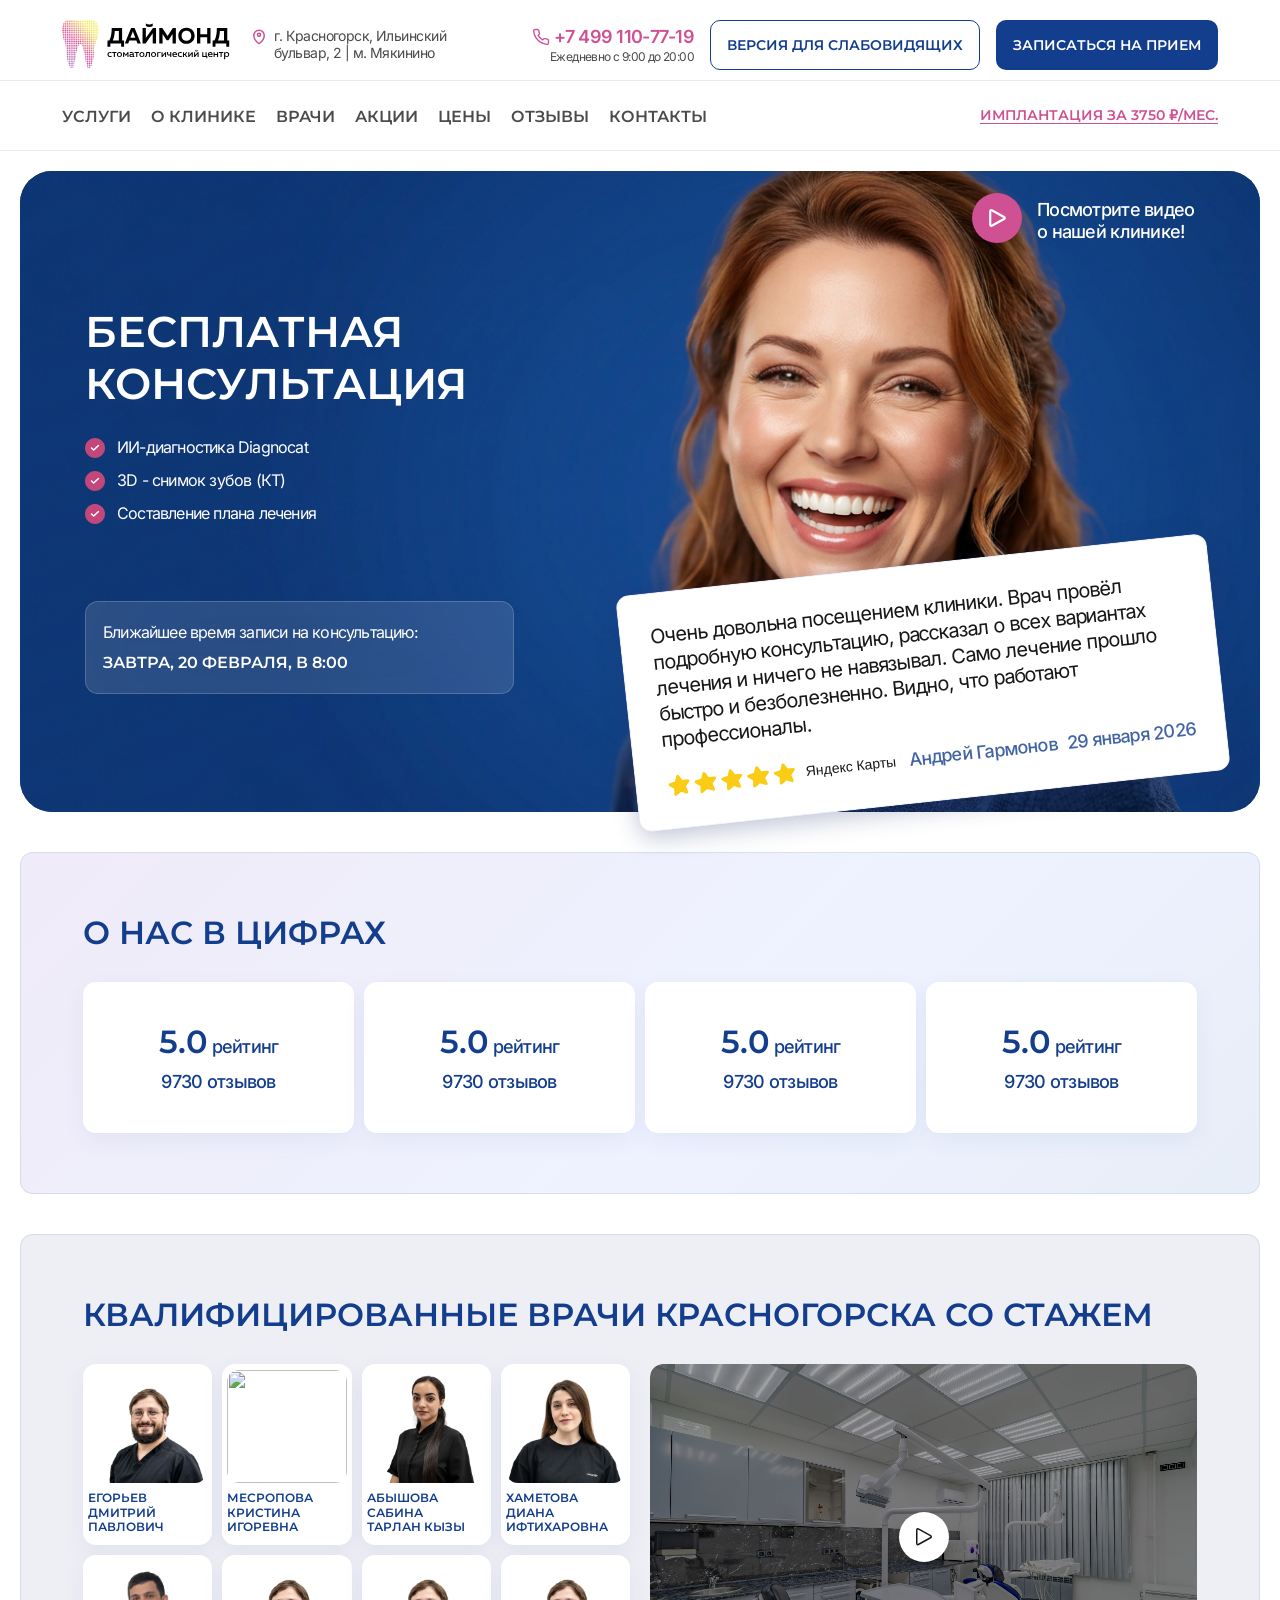
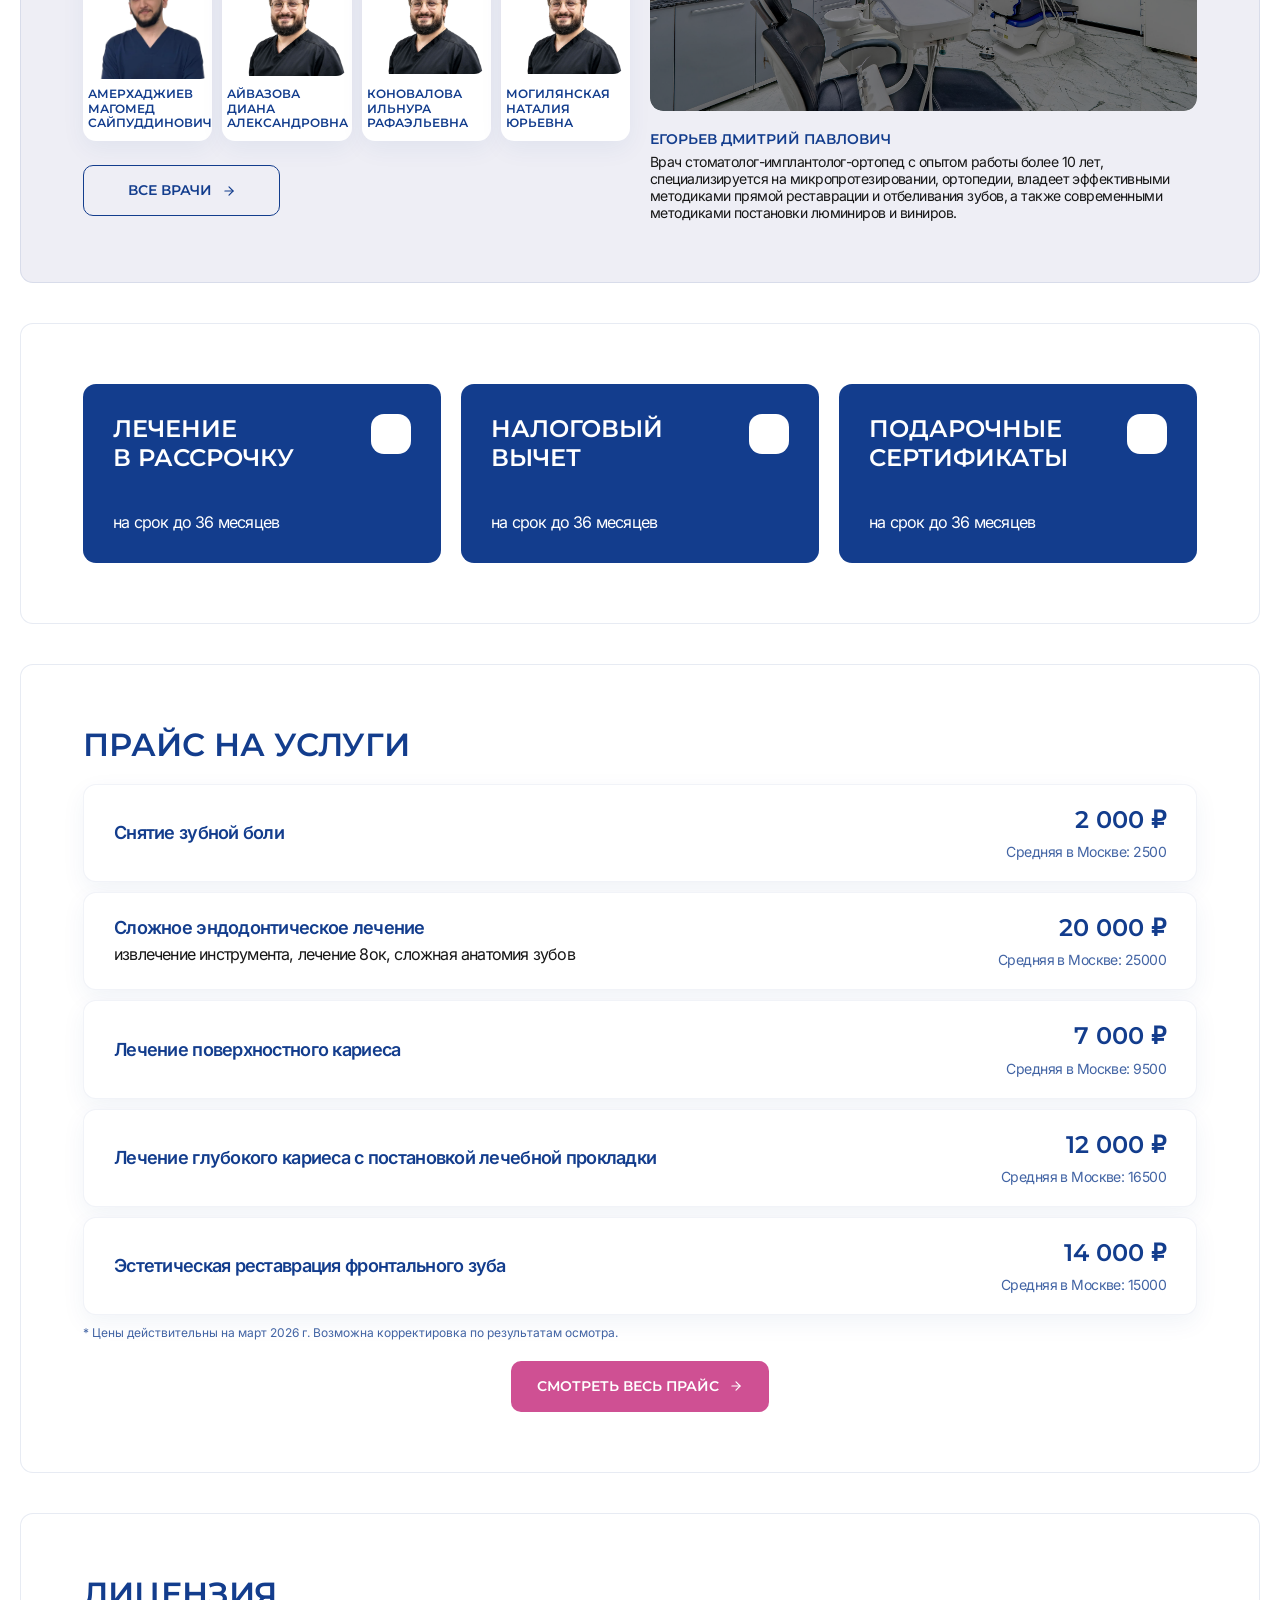
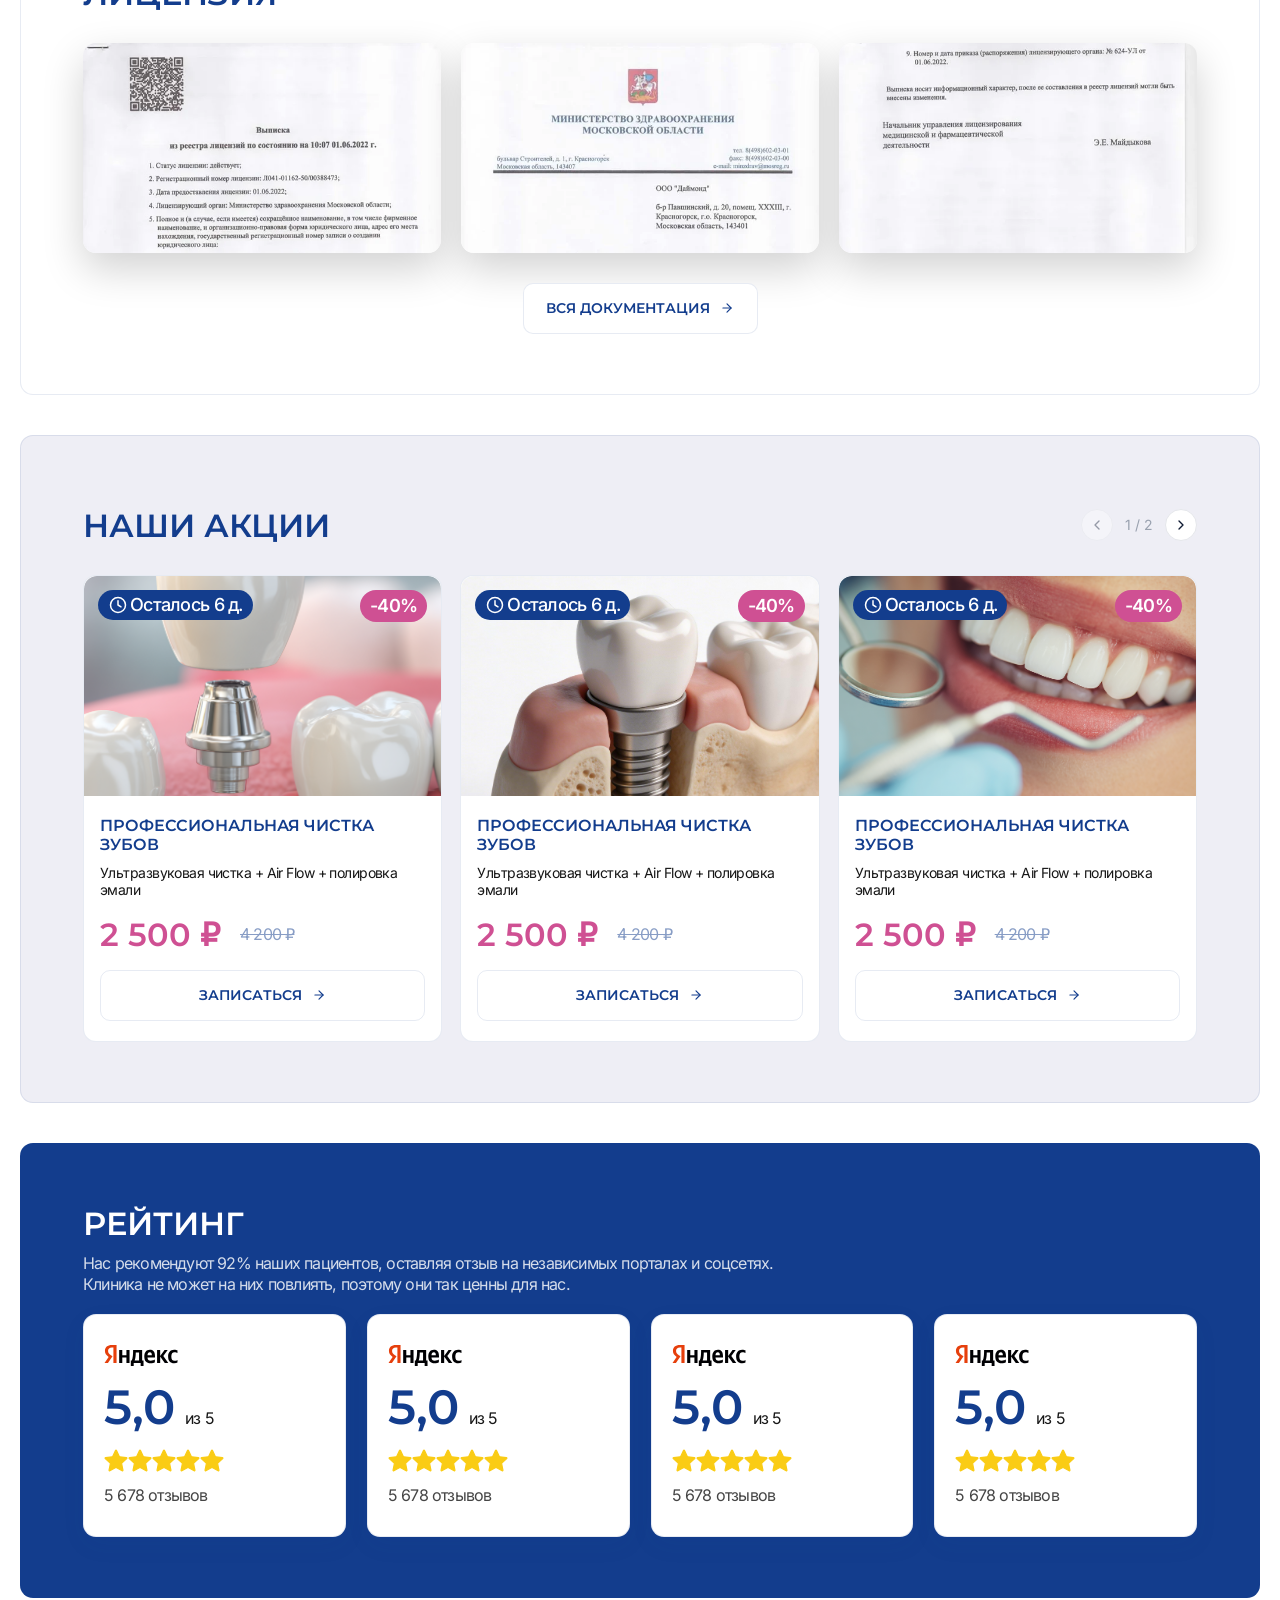
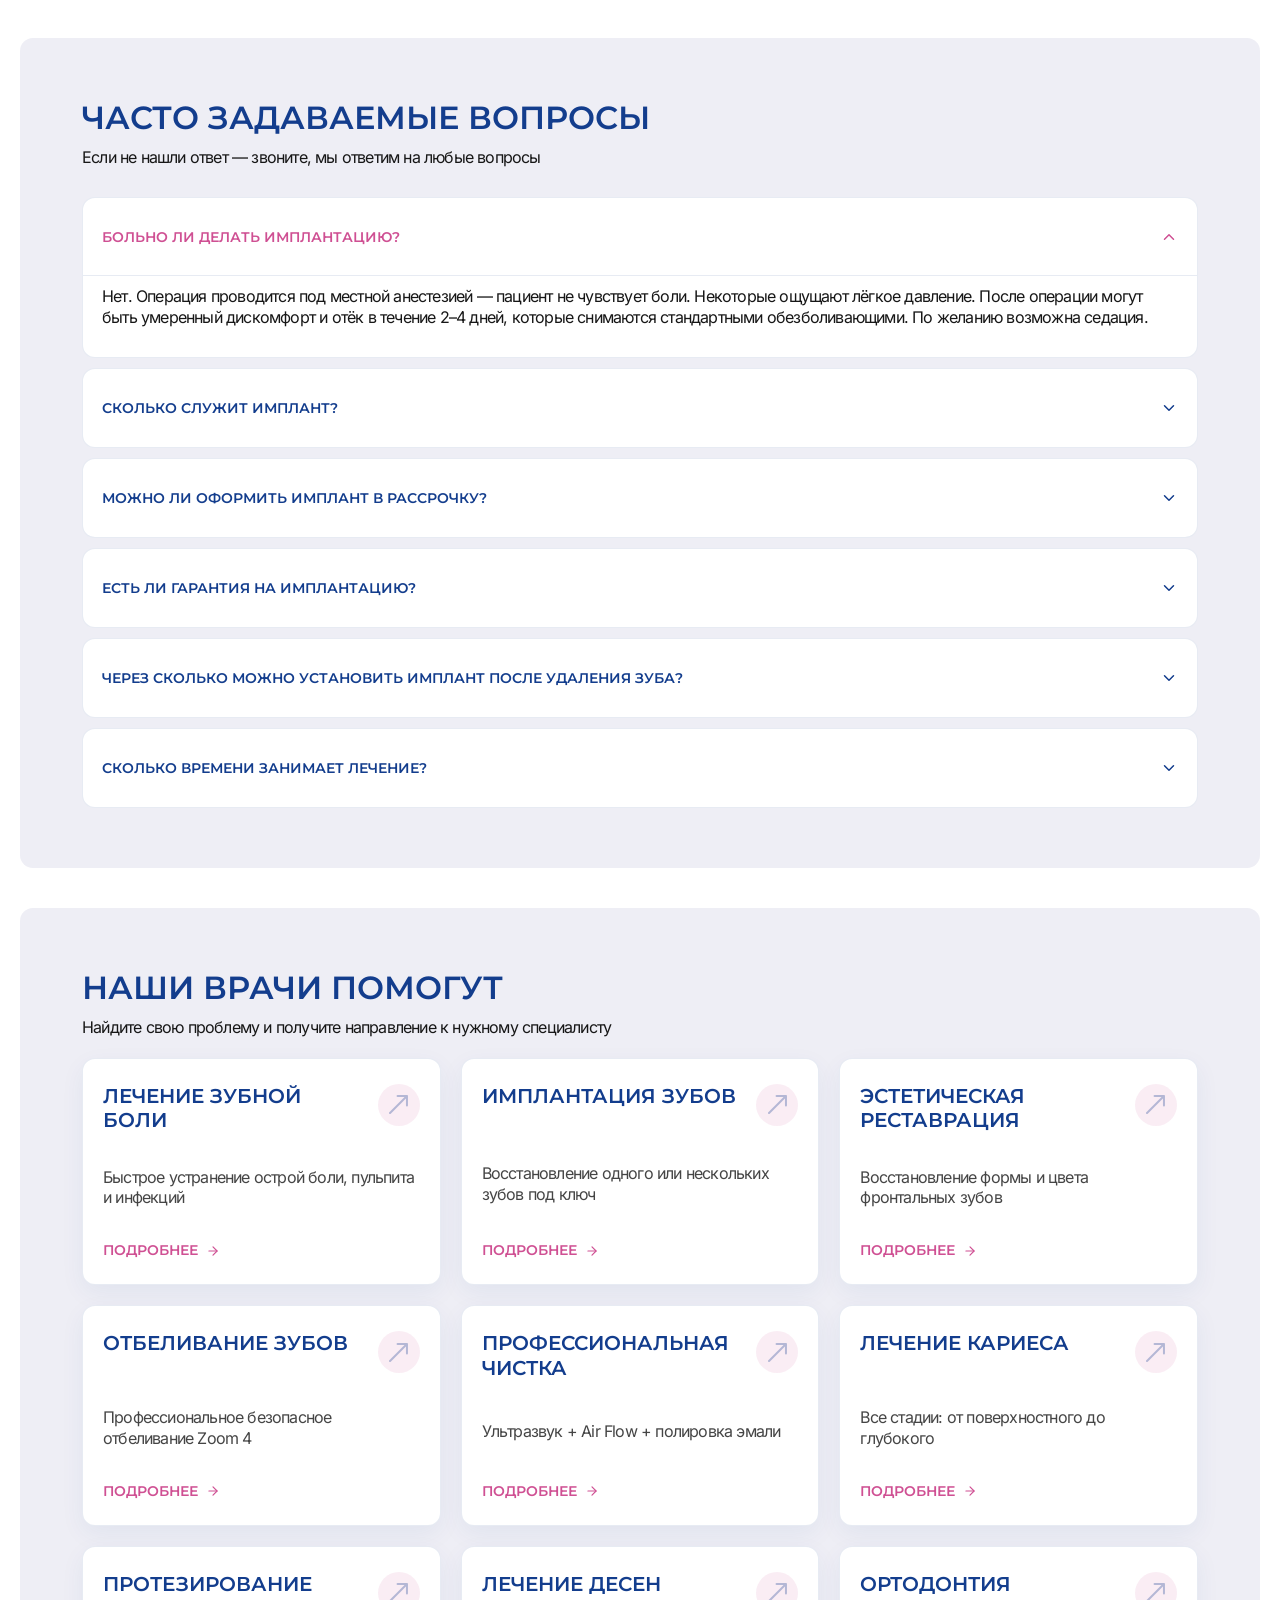
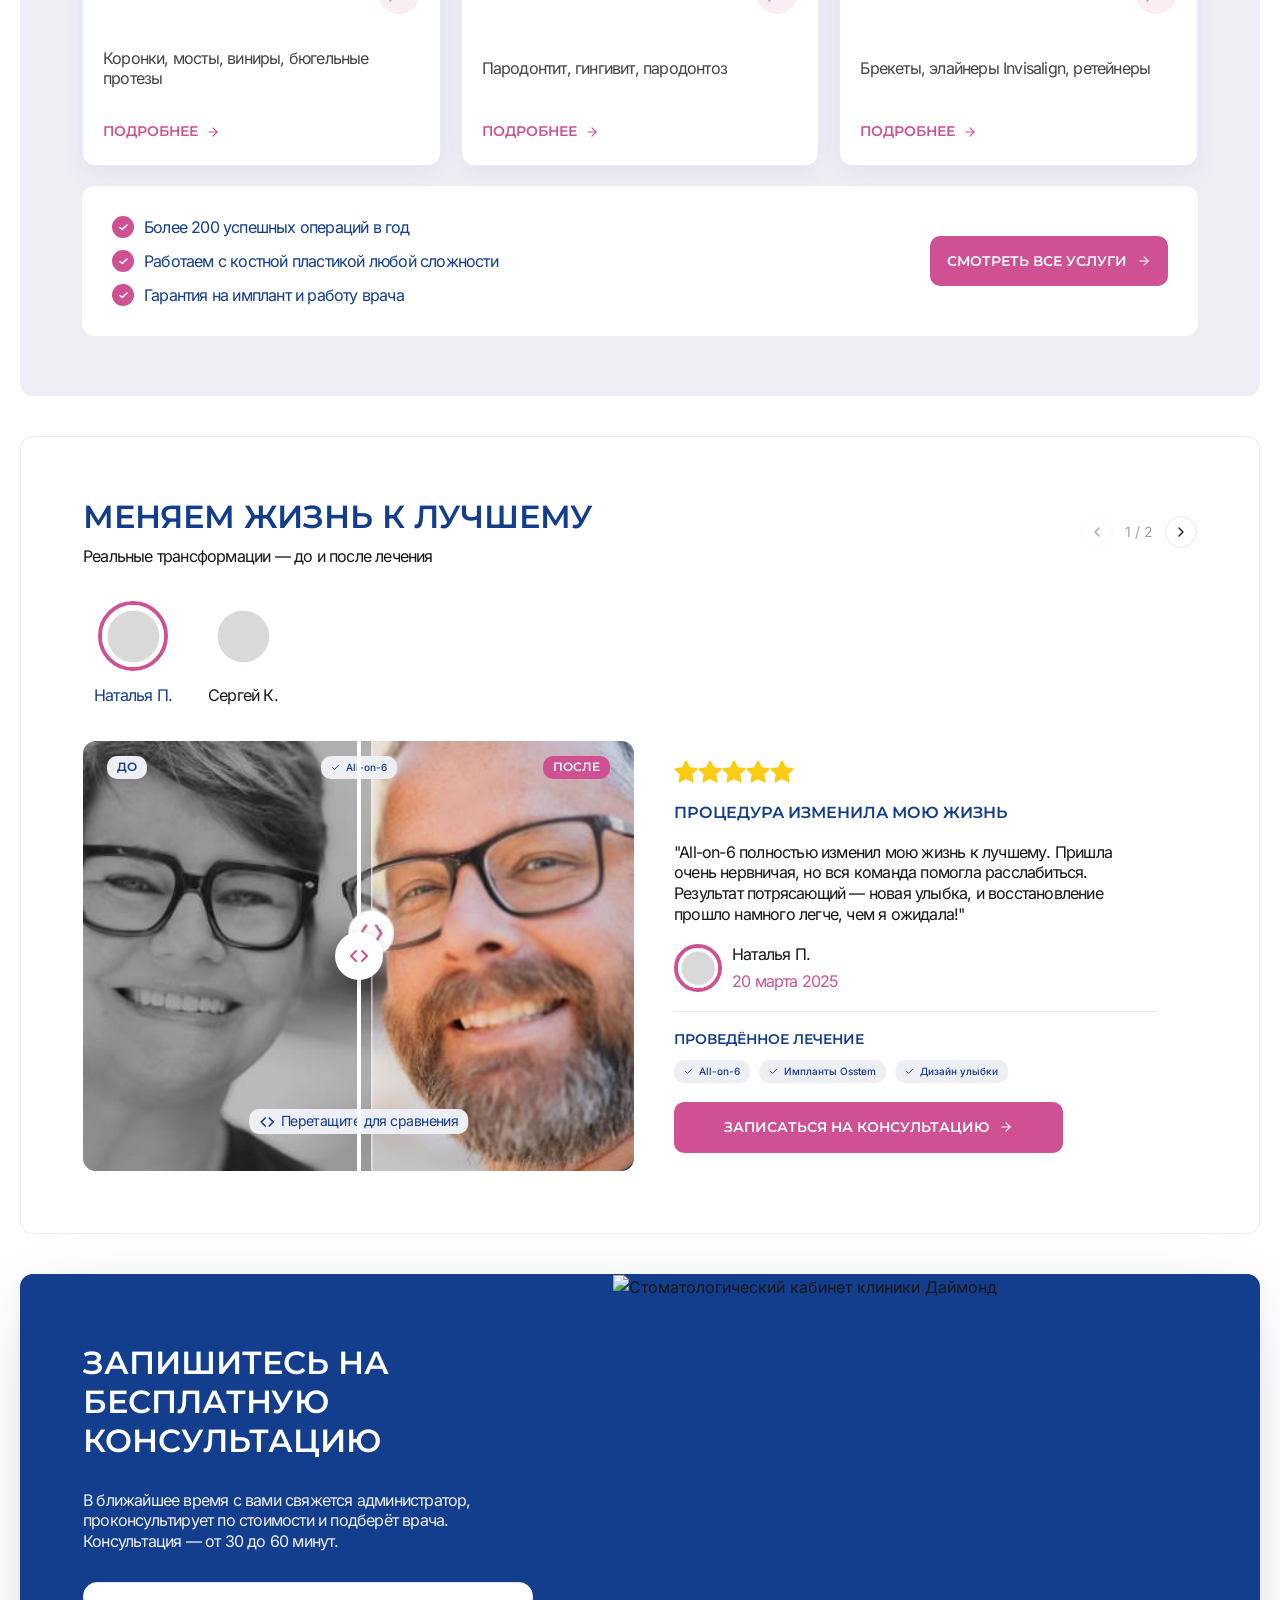
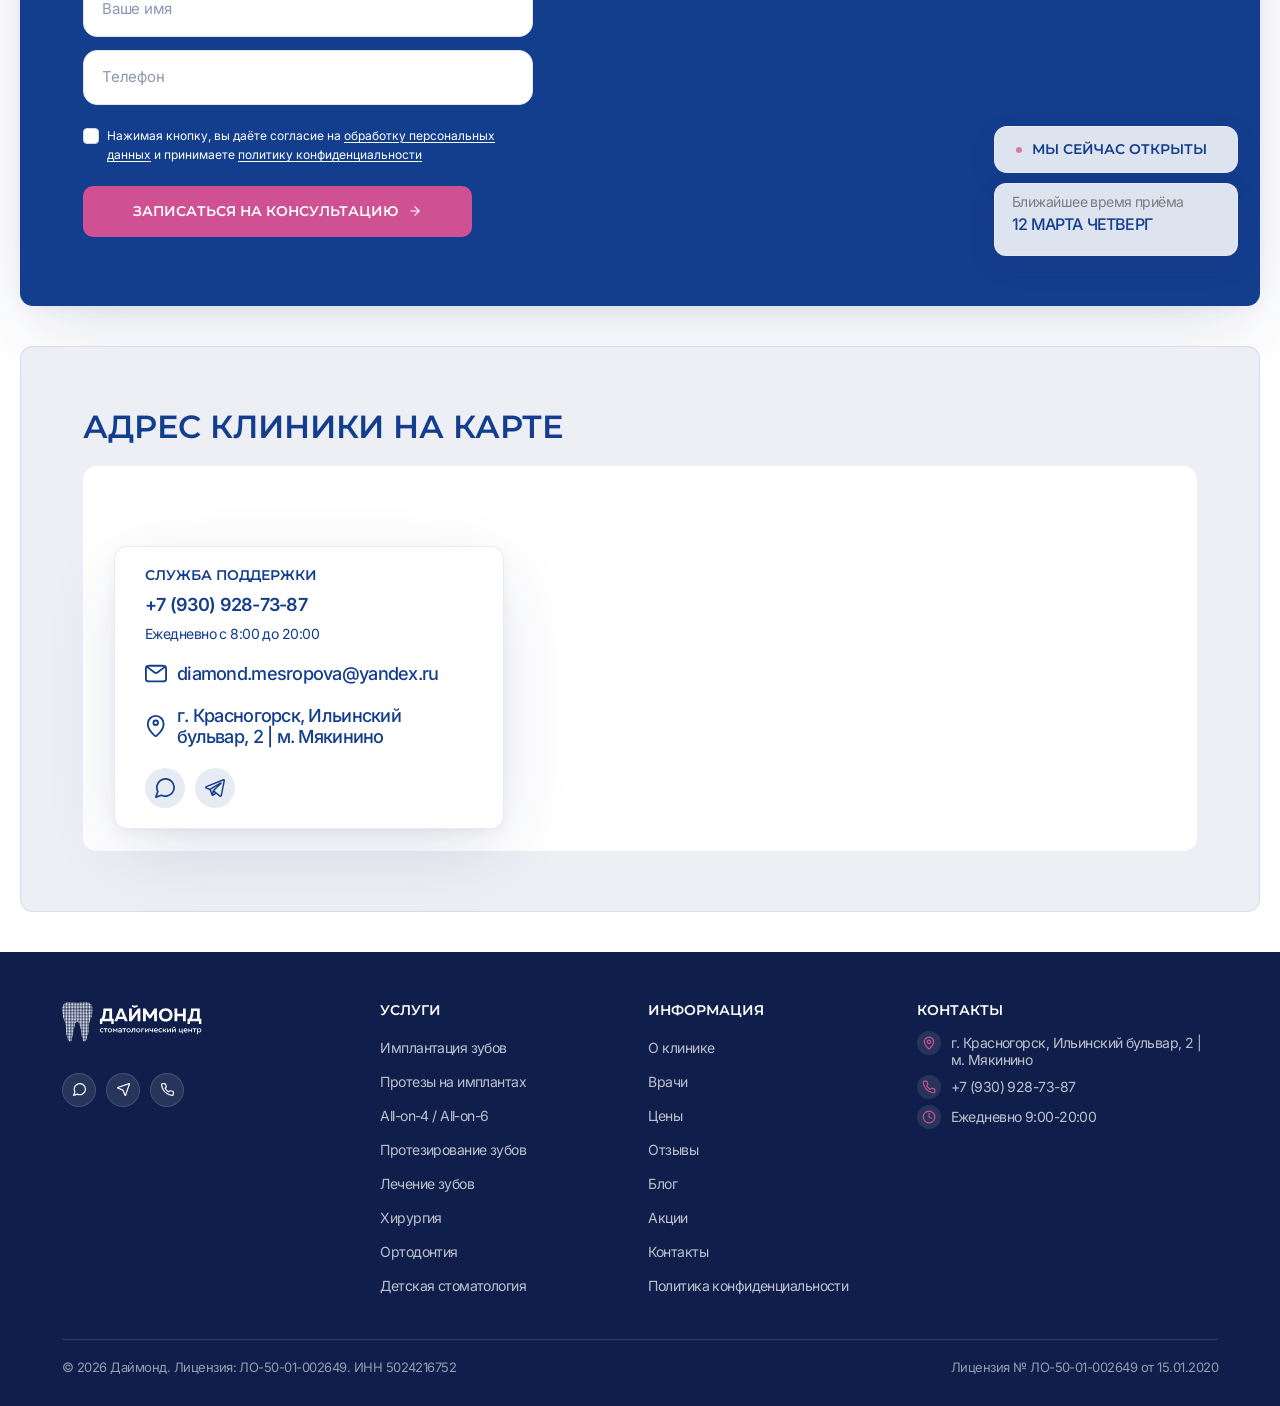
==== index.html @ 1fec4ff3 "Initial deploy" ====
<!doctype html>
<html lang="ru">
  <head>
    <meta charset="utf-8">
    <meta name="viewport" content="width=device-width, initial-scale=1">
    <title>Даймонд | Стоматологический центр</title>
    <link rel="stylesheet" href="css/reset.css">
    <link rel="stylesheet" href="css/variables.css">
    <link rel="stylesheet" href="css/base.css">
    <link rel="stylesheet" href="css/blocks/header.css">
    <link rel="stylesheet" href="css/blocks/hero.css">
    <link rel="stylesheet" href="css/blocks/stats.css">
    <link rel="stylesheet" href="css/blocks/doctors.css">
    <link rel="stylesheet" href="css/blocks/finance.css">
    <link rel="stylesheet" href="css/blocks/pricing.css">
    <link rel="stylesheet" href="css/blocks/license.css">
    <link rel="stylesheet" href="css/blocks/promo.css">
    <link rel="stylesheet" href="css/blocks/rating.css">
    <link rel="stylesheet" href="css/blocks/faq.css">
    <link rel="stylesheet" href="css/blocks/services.css">
    <link rel="stylesheet" href="css/blocks/transformations.css">
    <link rel="stylesheet" href="css/blocks/consultation.css">
    <link rel="stylesheet" href="css/blocks/map.css">
    <link rel="stylesheet" href="css/blocks/footer.css">
  </head>
  <body>
    <header class="header">
      <div class="header__top">
        <div class="header__top-inner">
          <div class="header__top-left">
            <a class="header__logo" href="/" aria-label="Даймонд, перейти на главную">
              <img class="header__logo-image" src="assets/icons/logo.svg" width="168" height="50" alt="Даймонд стоматологический центр">
            </a>

            <address class="header__address">
              <img class="header__icon" src="assets/icons/icon-pin.svg" width="18" height="18" alt="" aria-hidden="true">
              <span>г. Красногорск, Ильинский<br>бульвар, 2 | м. Мякинино</span>
            </address>
          </div>

          <div class="header__top-right">
            <div class="header__contacts">
              <a class="header__phone" href="tel:+74991107719">
                <img class="header__icon" src="assets/icons/icon-phone.svg" width="18" height="18" alt="" aria-hidden="true">
                <span>+7 499 110-77-19</span>
              </a>
              <span class="header__schedule">Ежедневно с 9:00 до 20:00</span>
            </div>

            <button class="header__burger" type="button" aria-expanded="false" aria-controls="header-menu" aria-label="Открыть меню">
              <span class="header__burger-line"></span>
              <span class="header__burger-line"></span>
              <span class="header__burger-line"></span>
            </button>

            <div class="header__actions">
              <a class="button button--outline" href="#accessibility">Версия для слабовидящих</a>
              <a class="button button--primary" href="#appointment">Записаться на прием</a>
            </div>
          </div>
        </div>
      </div>

      <div class="header__bottom">
        <div class="header__bottom-inner">
          <nav class="header__nav" aria-label="Главная навигация">
            <ul class="header__nav-list">
              <li class="header__nav-item"><a class="header__nav-link" href="#services">Услуги</a></li>
              <li class="header__nav-item"><a class="header__nav-link" href="#clinic">О клинике</a></li>
              <li class="header__nav-item"><a class="header__nav-link" href="#doctors">Врачи</a></li>
              <li class="header__nav-item"><a class="header__nav-link" href="#offers">Акции</a></li>
              <li class="header__nav-item"><a class="header__nav-link" href="#prices">Цены</a></li>
              <li class="header__nav-item"><a class="header__nav-link" href="#reviews">Отзывы</a></li>
              <li class="header__nav-item"><a class="header__nav-link" href="#contacts">Контакты</a></li>
            </ul>
          </nav>

          <a class="header__promo header__promo--desktop" href="#implant">Имплантация за 3750 ₽/мес.</a>
          <a class="header__promo header__promo--mobile" href="#implant">Имплант за 3750₽/мес.</a>
          <a class="button button--primary header__mobile-appointment" href="#appointment">Записаться на прием</a>
        </div>
      </div>

      <div class="header__menu" id="header-menu" aria-hidden="true">
        <div class="header__menu-panel" role="dialog" aria-modal="true" aria-label="Меню сайта">
          <div class="header__menu-head">
            <img class="header__menu-logo" src="assets/icons/logo.svg" width="120" height="36" alt="Даймонд стоматологический центр">
            <button class="header__menu-close" type="button" aria-label="Закрыть меню">
              <span></span>
              <span></span>
            </button>
          </div>

          <nav class="header__menu-nav" aria-label="Мобильная навигация">
            <ul class="header__menu-list">
              <li><a class="header__menu-link" href="#services">Услуги</a></li>
              <li><a class="header__menu-link" href="#clinic">О клинике</a></li>
              <li><a class="header__menu-link" href="#doctors">Врачи</a></li>
              <li><a class="header__menu-link" href="#offers">Акции</a></li>
              <li><a class="header__menu-link" href="#prices">Цены</a></li>
              <li><a class="header__menu-link" href="#reviews">Отзывы</a></li>
              <li><a class="header__menu-link" href="#contacts">Контакты</a></li>
            </ul>
          </nav>

          <address class="header__menu-address">
            <img class="header__icon" src="assets/icons/icon-pin.svg" width="18" height="18" alt="" aria-hidden="true">
            <span>г. Красногорск, Ильинский бульвар, 2 | м. Мякинино</span>
          </address>

          <a class="button button--outline header__menu-accessibility" href="#accessibility">Версия для слабовидящих</a>
        </div>
      </div>
    </header>

    <main class="page">
      <section class="hero" aria-labelledby="hero-title">
        <div class="hero__inner">
          <div class="hero__content">
            <!-- ACF: hero_title -->
            <h1 class="hero__title" id="hero-title">Бесплатная<br>консультация</h1>

            <!-- ACF: hero_features -->
            <ul class="hero__features">
              <li class="hero__feature">
                <img class="hero__feature-icon" src="assets/icons/icon-check.svg" width="20" height="20" alt="" aria-hidden="true">
                <span>ИИ-диагностика Diagnocat</span>
              </li>
              <li class="hero__feature">
                <img class="hero__feature-icon" src="assets/icons/icon-check.svg" width="20" height="20" alt="" aria-hidden="true">
                <span>3D - снимок зубов (КТ)</span>
              </li>
              <li class="hero__feature">
                <img class="hero__feature-icon" src="assets/icons/icon-check.svg" width="20" height="20" alt="" aria-hidden="true">
                <span>Составление плана лечения</span>
              </li>
            </ul>

            <!-- ACF: hero_appointment_label, hero_appointment_value -->
            <div class="hero__appointment">
              <span class="hero__appointment-label">Ближайшее время записи на консультацию:</span>
              <time class="hero__appointment-value" datetime="2026-02-20T08:00">Завтра, 20 февраля, в 8:00</time>
            </div>
          </div>

          <div class="hero__visual">
            <!-- ACF: hero_image -->
            <img class="hero__image" src="assets/images/hero-portrait.png" width="1376" height="630" alt="Пациентка стоматологического центра Даймонд">

            <!-- ACF: hero_video -->
            <button class="hero__video" type="button" aria-label="Посмотреть видео о клинике" data-video-url="#">
              <span class="hero__video-button" aria-hidden="true">
                <img src="assets/icons/icon-play.svg" width="50" height="50" alt="">
              </span>
              <span class="hero__video-text">
                <span>Посмотрите видео</span>
                <span>о нашей клинике!</span>
              </span>
            </button>
          </div>

          <!-- ACF: hero_review -->
          <blockquote class="hero__review">
            <p class="hero__review-text">Очень довольна посещением клиники. Врач провёл подробную консультацию, рассказал о всех вариантах лечения и ничего не навязывал. Само лечение прошло быстро и безболезненно. Видно, что работают профессионалы.</p>
            <footer class="hero__review-footer">
              <div class="hero__rating-source">
                <div class="hero__rating" role="img" aria-label="Рейтинг 5 из 5">
                  <img src="assets/icons/icon-star.svg" width="27" height="27" alt="" aria-hidden="true">
                  <img src="assets/icons/icon-star.svg" width="27" height="27" alt="" aria-hidden="true">
                  <img src="assets/icons/icon-star.svg" width="27" height="27" alt="" aria-hidden="true">
                  <img src="assets/icons/icon-star.svg" width="27" height="27" alt="" aria-hidden="true">
                  <img src="assets/icons/icon-star.svg" width="27" height="27" alt="" aria-hidden="true">
                </div>
                <img class="hero__source-logo" src="assets/icons/logo-yandex-maps.svg" width="92" height="18" alt="Яндекс Карты">
              </div>
              <div class="hero__review-author">
                <cite>Андрей Гармонов</cite>
                <time datetime="2026-01-29">29 января 2026</time>
              </div>
            </footer>
          </blockquote>
        </div>
      </section>

      <section class="stats" aria-labelledby="stats-title">
        <div class="stats__inner">
          <!-- ACF: stats_title -->
          <h2 class="stats__title" id="stats-title">О нас в цифрах</h2>

          <!-- ACF: stats_items (Repeater) -->
          <ul class="stats__list">
            <!-- ACF: stats_items > item 1 -->
            <li class="stats__card">
              <p class="stats__value">
                <span class="stats__value-number"><!-- value_number -->5.0</span>
                <span class="stats__value-label"><!-- value_label -->рейтинг</span>
              </p>
              <p class="stats__caption"><!-- caption -->9730 отзывов</p>
            </li>

            <!-- ACF: stats_items > item 2 -->
            <li class="stats__card">
              <p class="stats__value">
                <span class="stats__value-number"><!-- value_number -->5.0</span>
                <span class="stats__value-label"><!-- value_label -->рейтинг</span>
              </p>
              <p class="stats__caption"><!-- caption -->9730 отзывов</p>
            </li>

            <!-- ACF: stats_items > item 3 -->
            <li class="stats__card">
              <p class="stats__value">
                <span class="stats__value-number"><!-- value_number -->5.0</span>
                <span class="stats__value-label"><!-- value_label -->рейтинг</span>
              </p>
              <p class="stats__caption"><!-- caption -->9730 отзывов</p>
            </li>

            <!-- ACF: stats_items > item 4 -->
            <li class="stats__card">
              <p class="stats__value">
                <span class="stats__value-number"><!-- value_number -->5.0</span>
                <span class="stats__value-label"><!-- value_label -->рейтинг</span>
              </p>
              <p class="stats__caption"><!-- caption -->9730 отзывов</p>
            </li>
          </ul>
        </div>
      </section>

      <section class="doctors" id="doctors" aria-labelledby="doctors-title">
        <div class="doctors__inner">
          <!-- ACF: doctors_title -->
          <h2 class="doctors__title" id="doctors-title">Квалифицированные врачи Красногорска со стажем</h2>

          <div class="doctors__layout">
            <!-- ACF: doctors_list (Relationship на CPT doctor) -->
            <ul class="doctors__list">
              <li class="doctors__card">
                <!-- ACF/CPT doctor: Егорьев Дмитрий Павлович -->
                <a class="doctor-card" href="/doctors/egorev-dmitrij-pavlovich">
                  <div class="doctor-card__photo">
                    <img src="assets/images/doctors/egorev.png" width="284" height="270" alt="" loading="lazy">
                  </div>
                  <h3 class="doctor-card__name">
                    <span><!-- doctor.last_name -->Егорьев</span>
                    <span><!-- doctor.first_name -->Дмитрий</span>
                    <span><!-- doctor.middle_name -->Павлович</span>
                  </h3>
                </a>
              </li>

              <li class="doctors__card">
                <!-- ACF/CPT doctor: Месропова Кристина Игоревна -->
                <a class="doctor-card" href="/doctors/mesropova-kristina-igorevna">
                  <div class="doctor-card__photo">
                    <img src="assets/images/doctors/mesropova.png" width="284" height="270" alt="" loading="lazy">
                  </div>
                  <h3 class="doctor-card__name">
                    <span><!-- doctor.last_name -->Месропова</span>
                    <span><!-- doctor.first_name -->Кристина</span>
                    <span><!-- doctor.middle_name -->Игоревна</span>
                  </h3>
                </a>
              </li>

              <li class="doctors__card">
                <!-- ACF/CPT doctor: Абышова Сабина Тарлан Кызы -->
                <a class="doctor-card" href="/doctors/abyshova-sabina-tarlan-kyzy">
                  <div class="doctor-card__photo">
                    <img src="assets/images/doctors/abyshova.png" width="284" height="270" alt="" loading="lazy">
                  </div>
                  <h3 class="doctor-card__name">
                    <span><!-- doctor.last_name -->Абышова</span>
                    <span><!-- doctor.first_name -->Сабина</span>
                    <span><!-- doctor.middle_name -->Тарлан Кызы</span>
                  </h3>
                </a>
              </li>

              <li class="doctors__card">
                <!-- ACF/CPT doctor: Хаметова Диана Ифтихаровна -->
                <a class="doctor-card" href="/doctors/hametova-diana-iftiharovna">
                  <div class="doctor-card__photo">
                    <img src="assets/images/doctors/hametova.png" width="284" height="270" alt="" loading="lazy">
                  </div>
                  <h3 class="doctor-card__name">
                    <span><!-- doctor.last_name -->Хаметова</span>
                    <span><!-- doctor.first_name -->Диана</span>
                    <span><!-- doctor.middle_name -->Ифтихаровна</span>
                  </h3>
                </a>
              </li>

              <li class="doctors__card">
                <!-- ACF/CPT doctor: Амерхаджиев Магомед Сайпуддинович -->
                <a class="doctor-card" href="/doctors/amerhadzhiev-magomed-sajpuddinovich">
                  <div class="doctor-card__photo">
                    <img src="assets/images/doctors/amerhadzhiev.png" width="284" height="270" alt="" loading="lazy">
                  </div>
                  <h3 class="doctor-card__name">
                    <span><!-- doctor.last_name -->Амерхаджиев</span>
                    <span><!-- doctor.first_name -->Магомед</span>
                    <span><!-- doctor.middle_name -->Сайпуддинович</span>
                  </h3>
                </a>
              </li>

              <li class="doctors__card">
                <!-- ACF/CPT doctor: Айвазова Диана Александровна -->
                <a class="doctor-card" href="/doctors/ajvazova-diana-aleksandrovna">
                  <div class="doctor-card__photo">
                    <img src="assets/images/doctors/aivazova.png" width="284" height="270" alt="" loading="lazy">
                  </div>
                  <h3 class="doctor-card__name">
                    <span><!-- doctor.last_name -->Айвазова</span>
                    <span><!-- doctor.first_name -->Диана</span>
                    <span><!-- doctor.middle_name -->Александровна</span>
                  </h3>
                </a>
              </li>

              <li class="doctors__card">
                <!-- ACF/CPT doctor: Коновалова Ильнура Рафаэльевна -->
                <a class="doctor-card" href="/doctors/konovalova-ilnura-rafaelevna">
                  <div class="doctor-card__photo">
                    <img src="assets/images/doctors/konovalova.png" width="284" height="270" alt="" loading="lazy">
                  </div>
                  <h3 class="doctor-card__name">
                    <span><!-- doctor.last_name -->Коновалова</span>
                    <span><!-- doctor.first_name -->Ильнура</span>
                    <span><!-- doctor.middle_name -->Рафаэльевна</span>
                  </h3>
                </a>
              </li>

              <li class="doctors__card">
                <!-- ACF/CPT doctor: Могилянская Наталия Юрьевна -->
                <a class="doctor-card" href="/doctors/mogilyanskaya-nataliya-yurevna">
                  <div class="doctor-card__photo">
                    <img src="assets/images/doctors/mogilyanskaya.png" width="284" height="270" alt="" loading="lazy">
                  </div>
                  <h3 class="doctor-card__name">
                    <span><!-- doctor.last_name -->Могилянская</span>
                    <span><!-- doctor.first_name -->Наталия</span>
                    <span><!-- doctor.middle_name -->Юрьевна</span>
                  </h3>
                </a>
              </li>
            </ul>

            <!-- ACF: doctors_featured (Relationship на одного doctor) + doctors_video -->
            <div class="doctors__featured">
              <div class="doctors__video">
                <button class="doctors__video-button" type="button" aria-label="Воспроизвести видео о клинике">
                  <img class="doctors__video-poster" src="assets/images/clinic-poster.png" width="1226" height="778" alt="" loading="lazy">
                  <span class="doctors__video-overlay" aria-hidden="true"></span>
                  <span class="doctors__video-play" aria-hidden="true">
                    <img src="assets/icons/icon-play-doctors.svg" width="16" height="18" alt="">
                  </span>
                </button>
              </div>

              <div class="doctors__featured-info">
                <h3 class="doctors__featured-name"><!-- doctors_featured.name -->Егорьев Дмитрий Павлович</h3>
                <p class="doctors__featured-bio"><!-- doctors_featured.bio_short -->Врач стоматолог-имплантолог-ортопед с опытом работы более 10 лет, специализируется на микропротезировании, ортопедии, владеет эффективными методиками прямой реставрации и отбеливания зубов, а также современными методиками постановки люминиров и виниров.</p>
              </div>
            </div>

            <!-- ACF: doctors_button (Group: text + url) -->
            <a class="doctors__more button button--outline button--with-arrow" href="/doctors">
              <span><!-- doctors_button.text -->Все врачи</span>
              <img src="assets/icons/icon-arrow-right.svg" width="14" height="14" alt="" aria-hidden="true">
            </a>
          </div>
        </div>
      </section>

      <section class="finance" id="finance" aria-labelledby="finance-title">
        <!-- ACF: finance_title -->
        <h2 class="visually-hidden" id="finance-title">Финансовые услуги</h2>

        <div class="finance__inner">
          <!-- ACF: finance_items (Repeater) -->
          <ul class="finance__list">
            <!-- ACF: finance_items > item 1 -->
            <li>
              <!-- url -->
              <a class="finance-card" id="installment" href="#installment">
                <div class="finance-card__icon" aria-hidden="true">
                  <!-- icon -->
                </div>
                <h3 class="finance-card__title">
                  <span><!-- title_line1 -->Лечение</span>
                  <span><!-- title_line2 -->в рассрочку</span>
                </h3>
                <p class="finance-card__caption"><!-- caption -->на срок до 36 месяцев</p>
              </a>
            </li>

            <!-- ACF: finance_items > item 2 -->
            <li>
              <!-- url -->
              <a class="finance-card" id="tax-deduction" href="#tax-deduction">
                <div class="finance-card__icon" aria-hidden="true">
                  <!-- icon -->
                </div>
                <h3 class="finance-card__title">
                  <span><!-- title_line1 -->Налоговый</span>
                  <span><!-- title_line2 -->вычет</span>
                </h3>
                <p class="finance-card__caption"><!-- caption -->на срок до 36 месяцев</p>
              </a>
            </li>

            <!-- ACF: finance_items > item 3 -->
            <li>
              <!-- url -->
              <a class="finance-card" id="gift-cards" href="#gift-cards">
                <div class="finance-card__icon" aria-hidden="true">
                  <!-- icon -->
                </div>
                <h3 class="finance-card__title">
                  <span><!-- title_line1 -->Подарочные</span>
                  <span><!-- title_line2 -->сертификаты</span>
                </h3>
                <p class="finance-card__caption"><!-- caption -->на срок до 36 месяцев</p>
              </a>
            </li>
          </ul>
        </div>
      </section>

      <section class="pricing" id="prices" aria-labelledby="pricing-title">
        <div class="pricing__inner">
          <!-- ACF: pricing_title -->
          <h2 class="pricing__title" id="pricing-title">Прайс на услуги</h2>

          <!-- ACF: pricing_intro (optional) -->

          <!-- ACF: pricing_items (Repeater) -->
          <ul class="pricing__list">
            <!-- ACF: pricing_items > item 1 -->
            <li class="price-card">
              <div class="price-card__main">
                <h3 class="price-card__name"><!-- name -->Снятие зубной боли</h3>
              </div>
              <div class="price-card__price">
                <p class="price-card__value"><!-- price -->2 000 ₽</p>
                <p class="price-card__avg">Средняя в Москве: <!-- price_avg -->2500</p>
              </div>
            </li>

            <!-- ACF: pricing_items > item 2 -->
            <li class="price-card">
              <div class="price-card__main">
                <h3 class="price-card__name"><!-- name -->Сложное эндодонтическое лечение</h3>
                <p class="price-card__desc"><!-- description -->извлечение инструмента, лечение 8ок, сложная анатомия зубов</p>
              </div>
              <div class="price-card__price">
                <p class="price-card__value"><!-- price -->20 000 ₽</p>
                <p class="price-card__avg">Средняя в Москве: <!-- price_avg -->25000</p>
              </div>
            </li>

            <!-- ACF: pricing_items > item 3 -->
            <li class="price-card">
              <div class="price-card__main">
                <h3 class="price-card__name"><!-- name -->Лечение поверхностного кариеса</h3>
              </div>
              <div class="price-card__price">
                <p class="price-card__value"><!-- price -->7 000 ₽</p>
                <p class="price-card__avg">Средняя в Москве: <!-- price_avg -->9500</p>
              </div>
            </li>

            <!-- ACF: pricing_items > item 4 -->
            <li class="price-card">
              <div class="price-card__main">
                <h3 class="price-card__name"><!-- name -->Лечение глубокого кариеса с постановкой лечебной прокладки</h3>
              </div>
              <div class="price-card__price">
                <p class="price-card__value"><!-- price -->12 000 ₽</p>
                <p class="price-card__avg">Средняя в Москве: <!-- price_avg -->16500</p>
              </div>
            </li>

            <!-- ACF: pricing_items > item 5 -->
            <li class="price-card">
              <div class="price-card__main">
                <h3 class="price-card__name"><!-- name -->Эстетическая реставрация фронтального зуба</h3>
              </div>
              <div class="price-card__price">
                <p class="price-card__value"><!-- price -->14 000 ₽</p>
                <p class="price-card__avg">Средняя в Москве: <!-- price_avg -->15000</p>
              </div>
            </li>
          </ul>

          <!-- ACF: pricing_disclaimer -->
          <p class="pricing__disclaimer">* Цены действительны на март 2026 г. Возможна корректировка по результатам осмотра.</p>

          <!-- ACF: pricing_button (Group: text + url) -->
          <a class="pricing__button button button--accent button--with-arrow" href="/prices">
            <span><!-- pricing_button.text -->Смотреть весь прайс</span>
            <svg width="14" height="14" viewBox="0 0 14 14" fill="none" aria-hidden="true" focusable="false" xmlns="http://www.w3.org/2000/svg">
              <path d="M2.916 7h8.168" stroke="currentColor" stroke-width="1.166" stroke-linecap="round"/>
              <path d="M7 2.916 11.084 7 7 11.084" stroke="currentColor" stroke-width="1.166" stroke-linecap="round" stroke-linejoin="round"/>
            </svg>
          </a>
        </div>
      </section>

      <section class="license" aria-labelledby="license-title">
        <div class="license__inner">
          <!-- ACF: license_title -->
          <h2 class="license__title" id="license-title">Лицензия</h2>

          <!-- ACF: license_documents (Repeater) -->
          <ul class="license__list">
            <!-- ACF: license_documents > item 1 -->
            <li class="license-card">
              <!-- file -->
              <a class="license-card__link" href="/docs/license-1.pdf" target="_blank" rel="noopener" aria-label="Открыть документ: лист лицензии 1">
                <img class="license-card__image" src="assets/images/license/license-1.png" width="600" height="826" alt="" loading="lazy">
              </a>
            </li>

            <!-- ACF: license_documents > item 2 -->
            <li class="license-card">
              <!-- file -->
              <a class="license-card__link" href="/docs/license-2.pdf" target="_blank" rel="noopener" aria-label="Открыть документ: лист лицензии 2">
                <img class="license-card__image" src="assets/images/license/license-2.png" width="600" height="826" alt="" loading="lazy">
              </a>
            </li>

            <!-- ACF: license_documents > item 3 -->
            <li class="license-card">
              <!-- file -->
              <a class="license-card__link" href="/docs/license-3.pdf" target="_blank" rel="noopener" aria-label="Открыть документ: лист лицензии 3">
                <img class="license-card__image" src="assets/images/license/license-3.png" width="600" height="352" alt="" loading="lazy">
              </a>
            </li>
          </ul>

          <!-- ACF: license_button (Group: text + url) -->
          <a class="license__button button button--outline-light button--with-arrow" href="/documents">
            <span><!-- license_button.text -->Вся документация</span>
            <svg width="14" height="14" viewBox="0 0 14 14" fill="none" aria-hidden="true" focusable="false" xmlns="http://www.w3.org/2000/svg">
              <path d="M2.916 7h8.168" stroke="currentColor" stroke-width="1.166" stroke-linecap="round"/>
              <path d="M7 2.916 11.084 7 7 11.084" stroke="currentColor" stroke-width="1.166" stroke-linecap="round" stroke-linejoin="round"/>
            </svg>
          </a>
        </div>
      </section>

      <section class="promo" id="offers" aria-labelledby="promo-title">
        <div class="promo__inner">
          <div class="promo__head">
            <!-- ACF: promo_title -->
            <h2 class="promo__title" id="promo-title">Наши акции</h2>

            <div class="promo__nav" role="group" aria-label="Навигация по акциям">
              <button class="promo__arrow promo__arrow--prev" type="button" aria-label="Предыдущие акции">
                <svg width="6" height="10" viewBox="0 0 6 10" fill="none" aria-hidden="true" focusable="false" xmlns="http://www.w3.org/2000/svg">
                  <path d="M5 1 1 5l4 4" stroke="currentColor" stroke-width="1.333" stroke-linecap="round" stroke-linejoin="round"/>
                </svg>
              </button>
              <span class="promo__counter" aria-live="polite">
                <span class="promo__counter-current">1</span>
                <span class="promo__counter-divider"> / </span>
                <span class="promo__counter-total">2</span>
              </span>
              <button class="promo__arrow promo__arrow--next" type="button" aria-label="Следующие акции">
                <svg width="6" height="10" viewBox="0 0 6 10" fill="none" aria-hidden="true" focusable="false" xmlns="http://www.w3.org/2000/svg">
                  <path d="M1 1l4 4-4 4" stroke="currentColor" stroke-width="1.333" stroke-linecap="round" stroke-linejoin="round"/>
                </svg>
              </button>
            </div>
          </div>

          <!-- ACF/CPT: promos (Relationship на CPT promo) -->
          <ul class="promo__list" tabindex="0" aria-label="Список акций">
            <!-- CPT promo: post 1 -->
            <li class="promo-card">
              <article class="promo-card__article">
                <div class="promo-card__media">
                  <img class="promo-card__image" src="assets/images/promo/promo-1.png" width="815" height="449" alt="" loading="lazy">
                  <span class="promo-card__badge promo-card__badge--time">
                    <svg width="20" height="20" viewBox="0 0 20 20" fill="none" aria-hidden="true" focusable="false" xmlns="http://www.w3.org/2000/svg">
                      <circle cx="10" cy="10" r="7.5" stroke="currentColor" stroke-width="1.5"/>
                      <path d="M10 5.8V10l3 1.8" stroke="currentColor" stroke-width="1.5" stroke-linecap="round" stroke-linejoin="round"/>
                    </svg>
                    <!-- "Осталось N д." вычисляется от end_date -->
                    <span>Осталось 6 д.</span>
                  </span>
                  <span class="promo-card__badge promo-card__badge--discount"><!-- discount_percent -->-40%</span>
                </div>
                <div class="promo-card__body">
                  <h3 class="promo-card__title"><!-- title -->Профессиональная чистка зубов</h3>
                  <p class="promo-card__desc"><!-- description -->Ультразвуковая чистка + Air Flow + полировка эмали</p>
                  <p class="promo-card__price">
                    <span class="promo-card__price-current"><!-- price_current -->2 500 ₽</span>
                    <span class="promo-card__price-old"><!-- price_old -->4 200 ₽</span>
                  </p>
                  <a class="promo-card__cta button button--outline button--with-arrow" href="#appointment">
                    <span>Записаться</span>
                    <svg width="14" height="14" viewBox="0 0 14 14" fill="none" aria-hidden="true" focusable="false" xmlns="http://www.w3.org/2000/svg">
                      <path d="M2.916 7h8.168" stroke="currentColor" stroke-width="1.166" stroke-linecap="round"/>
                      <path d="M7 2.916 11.084 7 7 11.084" stroke="currentColor" stroke-width="1.166" stroke-linecap="round" stroke-linejoin="round"/>
                    </svg>
                  </a>
                </div>
              </article>
            </li>

            <!-- CPT promo: post 2 -->
            <li class="promo-card">
              <article class="promo-card__article">
                <div class="promo-card__media">
                  <img class="promo-card__image" src="assets/images/promo/promo-2.png" width="2048" height="1126" alt="" loading="lazy">
                  <span class="promo-card__badge promo-card__badge--time">
                    <svg width="20" height="20" viewBox="0 0 20 20" fill="none" aria-hidden="true" focusable="false" xmlns="http://www.w3.org/2000/svg">
                      <circle cx="10" cy="10" r="7.5" stroke="currentColor" stroke-width="1.5"/>
                      <path d="M10 5.8V10l3 1.8" stroke="currentColor" stroke-width="1.5" stroke-linecap="round" stroke-linejoin="round"/>
                    </svg>
                    <!-- "Осталось N д." вычисляется от end_date -->
                    <span>Осталось 6 д.</span>
                  </span>
                  <span class="promo-card__badge promo-card__badge--discount"><!-- discount_percent -->-40%</span>
                </div>
                <div class="promo-card__body">
                  <h3 class="promo-card__title"><!-- title -->Профессиональная чистка зубов</h3>
                  <p class="promo-card__desc"><!-- description -->Ультразвуковая чистка + Air Flow + полировка эмали</p>
                  <p class="promo-card__price">
                    <span class="promo-card__price-current"><!-- price_current -->2 500 ₽</span>
                    <span class="promo-card__price-old"><!-- price_old -->4 200 ₽</span>
                  </p>
                  <a class="promo-card__cta button button--outline button--with-arrow" href="#appointment">
                    <span>Записаться</span>
                    <svg width="14" height="14" viewBox="0 0 14 14" fill="none" aria-hidden="true" focusable="false" xmlns="http://www.w3.org/2000/svg">
                      <path d="M2.916 7h8.168" stroke="currentColor" stroke-width="1.166" stroke-linecap="round"/>
                      <path d="M7 2.916 11.084 7 7 11.084" stroke="currentColor" stroke-width="1.166" stroke-linecap="round" stroke-linejoin="round"/>
                    </svg>
                  </a>
                </div>
              </article>
            </li>

            <!-- CPT promo: post 3 -->
            <li class="promo-card">
              <article class="promo-card__article">
                <div class="promo-card__media">
                  <img class="promo-card__image" src="assets/images/promo/promo-3.png" width="1024" height="563" alt="" loading="lazy">
                  <span class="promo-card__badge promo-card__badge--time">
                    <svg width="20" height="20" viewBox="0 0 20 20" fill="none" aria-hidden="true" focusable="false" xmlns="http://www.w3.org/2000/svg">
                      <circle cx="10" cy="10" r="7.5" stroke="currentColor" stroke-width="1.5"/>
                      <path d="M10 5.8V10l3 1.8" stroke="currentColor" stroke-width="1.5" stroke-linecap="round" stroke-linejoin="round"/>
                    </svg>
                    <!-- "Осталось N д." вычисляется от end_date -->
                    <span>Осталось 6 д.</span>
                  </span>
                  <span class="promo-card__badge promo-card__badge--discount"><!-- discount_percent -->-40%</span>
                </div>
                <div class="promo-card__body">
                  <h3 class="promo-card__title"><!-- title -->Профессиональная чистка зубов</h3>
                  <p class="promo-card__desc"><!-- description -->Ультразвуковая чистка + Air Flow + полировка эмали</p>
                  <p class="promo-card__price">
                    <span class="promo-card__price-current"><!-- price_current -->2 500 ₽</span>
                    <span class="promo-card__price-old"><!-- price_old -->4 200 ₽</span>
                  </p>
                  <a class="promo-card__cta button button--outline button--with-arrow" href="#appointment">
                    <span>Записаться</span>
                    <svg width="14" height="14" viewBox="0 0 14 14" fill="none" aria-hidden="true" focusable="false" xmlns="http://www.w3.org/2000/svg">
                      <path d="M2.916 7h8.168" stroke="currentColor" stroke-width="1.166" stroke-linecap="round"/>
                      <path d="M7 2.916 11.084 7 7 11.084" stroke="currentColor" stroke-width="1.166" stroke-linecap="round" stroke-linejoin="round"/>
                    </svg>
                  </a>
                </div>
              </article>
            </li>

            <!-- CPT promo: post 4 -->
            <li class="promo-card">
              <article class="promo-card__article">
                <div class="promo-card__media">
                  <img class="promo-card__image" src="assets/images/promo/promo-4.png" width="815" height="449" alt="" loading="lazy">
                  <span class="promo-card__badge promo-card__badge--time">
                    <svg width="20" height="20" viewBox="0 0 20 20" fill="none" aria-hidden="true" focusable="false" xmlns="http://www.w3.org/2000/svg">
                      <circle cx="10" cy="10" r="7.5" stroke="currentColor" stroke-width="1.5"/>
                      <path d="M10 5.8V10l3 1.8" stroke="currentColor" stroke-width="1.5" stroke-linecap="round" stroke-linejoin="round"/>
                    </svg>
                    <!-- "Осталось N д." вычисляется от end_date -->
                    <span>Осталось 6 д.</span>
                  </span>
                  <span class="promo-card__badge promo-card__badge--discount"><!-- discount_percent -->-40%</span>
                </div>
                <div class="promo-card__body">
                  <h3 class="promo-card__title"><!-- title -->Профессиональная чистка зубов</h3>
                  <p class="promo-card__desc"><!-- description -->Ультразвуковая чистка + Air Flow + полировка эмали</p>
                  <p class="promo-card__price">
                    <span class="promo-card__price-current"><!-- price_current -->2 500 ₽</span>
                    <span class="promo-card__price-old"><!-- price_old -->4 200 ₽</span>
                  </p>
                  <a class="promo-card__cta button button--outline button--with-arrow" href="#appointment">
                    <span>Записаться</span>
                    <svg width="14" height="14" viewBox="0 0 14 14" fill="none" aria-hidden="true" focusable="false" xmlns="http://www.w3.org/2000/svg">
                      <path d="M2.916 7h8.168" stroke="currentColor" stroke-width="1.166" stroke-linecap="round"/>
                      <path d="M7 2.916 11.084 7 7 11.084" stroke="currentColor" stroke-width="1.166" stroke-linecap="round" stroke-linejoin="round"/>
                    </svg>
                  </a>
                </div>
              </article>
            </li>

            <!-- CPT promo: post 5 -->
            <li class="promo-card">
              <article class="promo-card__article">
                <div class="promo-card__media">
                  <img class="promo-card__image" src="assets/images/promo/promo-5.png" width="2048" height="1126" alt="" loading="lazy">
                  <span class="promo-card__badge promo-card__badge--time">
                    <svg width="20" height="20" viewBox="0 0 20 20" fill="none" aria-hidden="true" focusable="false" xmlns="http://www.w3.org/2000/svg">
                      <circle cx="10" cy="10" r="7.5" stroke="currentColor" stroke-width="1.5"/>
                      <path d="M10 5.8V10l3 1.8" stroke="currentColor" stroke-width="1.5" stroke-linecap="round" stroke-linejoin="round"/>
                    </svg>
                    <!-- "Осталось N д." вычисляется от end_date -->
                    <span>Осталось 6 д.</span>
                  </span>
                  <span class="promo-card__badge promo-card__badge--discount"><!-- discount_percent -->-40%</span>
                </div>
                <div class="promo-card__body">
                  <h3 class="promo-card__title"><!-- title -->Профессиональная чистка зубов</h3>
                  <p class="promo-card__desc"><!-- description -->Ультразвуковая чистка + Air Flow + полировка эмали</p>
                  <p class="promo-card__price">
                    <span class="promo-card__price-current"><!-- price_current -->2 500 ₽</span>
                    <span class="promo-card__price-old"><!-- price_old -->4 200 ₽</span>
                  </p>
                  <a class="promo-card__cta button button--outline button--with-arrow" href="#appointment">
                    <span>Записаться</span>
                    <svg width="14" height="14" viewBox="0 0 14 14" fill="none" aria-hidden="true" focusable="false" xmlns="http://www.w3.org/2000/svg">
                      <path d="M2.916 7h8.168" stroke="currentColor" stroke-width="1.166" stroke-linecap="round"/>
                      <path d="M7 2.916 11.084 7 7 11.084" stroke="currentColor" stroke-width="1.166" stroke-linecap="round" stroke-linejoin="round"/>
                    </svg>
                  </a>
                </div>
              </article>
            </li>

            <!-- CPT promo: post 6 -->
            <li class="promo-card">
              <article class="promo-card__article">
                <div class="promo-card__media">
                  <img class="promo-card__image" src="assets/images/promo/promo-6.png" width="1024" height="563" alt="" loading="lazy">
                  <span class="promo-card__badge promo-card__badge--time">
                    <svg width="20" height="20" viewBox="0 0 20 20" fill="none" aria-hidden="true" focusable="false" xmlns="http://www.w3.org/2000/svg">
                      <circle cx="10" cy="10" r="7.5" stroke="currentColor" stroke-width="1.5"/>
                      <path d="M10 5.8V10l3 1.8" stroke="currentColor" stroke-width="1.5" stroke-linecap="round" stroke-linejoin="round"/>
                    </svg>
                    <!-- "Осталось N д." вычисляется от end_date -->
                    <span>Осталось 6 д.</span>
                  </span>
                  <span class="promo-card__badge promo-card__badge--discount"><!-- discount_percent -->-40%</span>
                </div>
                <div class="promo-card__body">
                  <h3 class="promo-card__title"><!-- title -->Профессиональная чистка зубов</h3>
                  <p class="promo-card__desc"><!-- description -->Ультразвуковая чистка + Air Flow + полировка эмали</p>
                  <p class="promo-card__price">
                    <span class="promo-card__price-current"><!-- price_current -->2 500 ₽</span>
                    <span class="promo-card__price-old"><!-- price_old -->4 200 ₽</span>
                  </p>
                  <a class="promo-card__cta button button--outline button--with-arrow" href="#appointment">
                    <span>Записаться</span>
                    <svg width="14" height="14" viewBox="0 0 14 14" fill="none" aria-hidden="true" focusable="false" xmlns="http://www.w3.org/2000/svg">
                      <path d="M2.916 7h8.168" stroke="currentColor" stroke-width="1.166" stroke-linecap="round"/>
                      <path d="M7 2.916 11.084 7 7 11.084" stroke="currentColor" stroke-width="1.166" stroke-linecap="round" stroke-linejoin="round"/>
                    </svg>
                  </a>
                </div>
              </article>
            </li>
          </ul>
        </div>
      </section>

      <section class="rating" id="reviews" aria-labelledby="rating-title">
        <div class="rating__inner">
          <header class="rating__head">
            <!-- ACF: rating_title -->
            <h2 class="rating__title" id="rating-title">Рейтинг</h2>
            <!-- ACF: rating_intro -->
            <p class="rating__intro">Нас рекомендуют 92% наших пациентов, оставляя отзыв на независимых порталах и соцсетях. Клиника не может на них повлиять, поэтому они так ценны для нас.</p>
          </header>

          <!-- ACF: rating_items (Repeater) -->
          <ul class="rating__list">
            <!-- ACF: rating_items > item 1 -->
            <li class="rating-card">
              <a class="rating-card__link" href="https://yandex.ru/maps/" target="_blank" rel="noopener" aria-label="Перейти на страницу клиники в Яндекс Картах">
                <img class="rating-card__source" src="assets/icons/logo-yandex.svg" width="74" height="21" alt="Яндекс">
                <p class="rating-card__value">
                  <span class="rating-card__value-number"><!-- value -->5,0</span>
                  <span class="rating-card__value-max">из <!-- value_max -->5</span>
                </p>
                <p class="rating-card__stars" role="img" aria-label="Оценка 5 из 5">
                  <!-- цикл по stars_filled -->
                  <svg viewBox="0 0 20 20" aria-hidden="true" focusable="false" xmlns="http://www.w3.org/2000/svg"><path d="M1.33266 7.18474C0.941364 7.23114 0.784212 7.71479 1.07351 7.98232L5.17287 11.7736C5.29077 11.8826 5.34314 12.0453 5.31184 12.2028L4.22385 17.6788C4.14706 18.0653 4.55914 18.3641 4.90298 18.1716L9.7755 15.4448C9.9157 15.3663 10.0859 15.366 10.226 15.4445L15.0981 18.1723C15.4419 18.3647 15.8532 18.0653 15.7764 17.6788L14.6886 12.2025C14.6573 12.045 14.7098 11.8826 14.8278 11.7737L18.9266 7.98247C19.2158 7.71493 19.0591 7.23114 18.6678 7.18474L13.1229 6.52726C12.9634 6.50834 12.8258 6.40792 12.7586 6.2621L10.42 1.19205C10.2549 0.834236 9.74623 0.834304 9.58119 1.19212L7.24253 6.2622C7.17525 6.40803 7.03673 6.50817 6.87725 6.52709L1.33266 7.18474Z"/></svg>
                  <svg viewBox="0 0 20 20" aria-hidden="true" focusable="false" xmlns="http://www.w3.org/2000/svg"><path d="M1.33266 7.18474C0.941364 7.23114 0.784212 7.71479 1.07351 7.98232L5.17287 11.7736C5.29077 11.8826 5.34314 12.0453 5.31184 12.2028L4.22385 17.6788C4.14706 18.0653 4.55914 18.3641 4.90298 18.1716L9.7755 15.4448C9.9157 15.3663 10.0859 15.366 10.226 15.4445L15.0981 18.1723C15.4419 18.3647 15.8532 18.0653 15.7764 17.6788L14.6886 12.2025C14.6573 12.045 14.7098 11.8826 14.8278 11.7737L18.9266 7.98247C19.2158 7.71493 19.0591 7.23114 18.6678 7.18474L13.1229 6.52726C12.9634 6.50834 12.8258 6.40792 12.7586 6.2621L10.42 1.19205C10.2549 0.834236 9.74623 0.834304 9.58119 1.19212L7.24253 6.2622C7.17525 6.40803 7.03673 6.50817 6.87725 6.52709L1.33266 7.18474Z"/></svg>
                  <svg viewBox="0 0 20 20" aria-hidden="true" focusable="false" xmlns="http://www.w3.org/2000/svg"><path d="M1.33266 7.18474C0.941364 7.23114 0.784212 7.71479 1.07351 7.98232L5.17287 11.7736C5.29077 11.8826 5.34314 12.0453 5.31184 12.2028L4.22385 17.6788C4.14706 18.0653 4.55914 18.3641 4.90298 18.1716L9.7755 15.4448C9.9157 15.3663 10.0859 15.366 10.226 15.4445L15.0981 18.1723C15.4419 18.3647 15.8532 18.0653 15.7764 17.6788L14.6886 12.2025C14.6573 12.045 14.7098 11.8826 14.8278 11.7737L18.9266 7.98247C19.2158 7.71493 19.0591 7.23114 18.6678 7.18474L13.1229 6.52726C12.9634 6.50834 12.8258 6.40792 12.7586 6.2621L10.42 1.19205C10.2549 0.834236 9.74623 0.834304 9.58119 1.19212L7.24253 6.2622C7.17525 6.40803 7.03673 6.50817 6.87725 6.52709L1.33266 7.18474Z"/></svg>
                  <svg viewBox="0 0 20 20" aria-hidden="true" focusable="false" xmlns="http://www.w3.org/2000/svg"><path d="M1.33266 7.18474C0.941364 7.23114 0.784212 7.71479 1.07351 7.98232L5.17287 11.7736C5.29077 11.8826 5.34314 12.0453 5.31184 12.2028L4.22385 17.6788C4.14706 18.0653 4.55914 18.3641 4.90298 18.1716L9.7755 15.4448C9.9157 15.3663 10.0859 15.366 10.226 15.4445L15.0981 18.1723C15.4419 18.3647 15.8532 18.0653 15.7764 17.6788L14.6886 12.2025C14.6573 12.045 14.7098 11.8826 14.8278 11.7737L18.9266 7.98247C19.2158 7.71493 19.0591 7.23114 18.6678 7.18474L13.1229 6.52726C12.9634 6.50834 12.8258 6.40792 12.7586 6.2621L10.42 1.19205C10.2549 0.834236 9.74623 0.834304 9.58119 1.19212L7.24253 6.2622C7.17525 6.40803 7.03673 6.50817 6.87725 6.52709L1.33266 7.18474Z"/></svg>
                  <svg viewBox="0 0 20 20" aria-hidden="true" focusable="false" xmlns="http://www.w3.org/2000/svg"><path d="M1.33266 7.18474C0.941364 7.23114 0.784212 7.71479 1.07351 7.98232L5.17287 11.7736C5.29077 11.8826 5.34314 12.0453 5.31184 12.2028L4.22385 17.6788C4.14706 18.0653 4.55914 18.3641 4.90298 18.1716L9.7755 15.4448C9.9157 15.3663 10.0859 15.366 10.226 15.4445L15.0981 18.1723C15.4419 18.3647 15.8532 18.0653 15.7764 17.6788L14.6886 12.2025C14.6573 12.045 14.7098 11.8826 14.8278 11.7737L18.9266 7.98247C19.2158 7.71493 19.0591 7.23114 18.6678 7.18474L13.1229 6.52726C12.9634 6.50834 12.8258 6.40792 12.7586 6.2621L10.42 1.19205C10.2549 0.834236 9.74623 0.834304 9.58119 1.19212L7.24253 6.2622C7.17525 6.40803 7.03673 6.50817 6.87725 6.52709L1.33266 7.18474Z"/></svg>
                </p>
                <p class="rating-card__count"><!-- reviews_count -->5 678 отзывов</p>
              </a>
            </li>

            <!-- ACF: rating_items > item 2 -->
            <li class="rating-card">
              <a class="rating-card__link" href="https://yandex.ru/maps/" target="_blank" rel="noopener" aria-label="Перейти на страницу клиники в Яндекс Картах">
                <img class="rating-card__source" src="assets/icons/logo-yandex.svg" width="74" height="21" alt="Яндекс">
                <p class="rating-card__value">
                  <span class="rating-card__value-number"><!-- value -->5,0</span>
                  <span class="rating-card__value-max">из <!-- value_max -->5</span>
                </p>
                <p class="rating-card__stars" role="img" aria-label="Оценка 5 из 5">
                  <!-- цикл по stars_filled -->
                  <svg viewBox="0 0 20 20" aria-hidden="true" focusable="false" xmlns="http://www.w3.org/2000/svg"><path d="M1.33266 7.18474C0.941364 7.23114 0.784212 7.71479 1.07351 7.98232L5.17287 11.7736C5.29077 11.8826 5.34314 12.0453 5.31184 12.2028L4.22385 17.6788C4.14706 18.0653 4.55914 18.3641 4.90298 18.1716L9.7755 15.4448C9.9157 15.3663 10.0859 15.366 10.226 15.4445L15.0981 18.1723C15.4419 18.3647 15.8532 18.0653 15.7764 17.6788L14.6886 12.2025C14.6573 12.045 14.7098 11.8826 14.8278 11.7737L18.9266 7.98247C19.2158 7.71493 19.0591 7.23114 18.6678 7.18474L13.1229 6.52726C12.9634 6.50834 12.8258 6.40792 12.7586 6.2621L10.42 1.19205C10.2549 0.834236 9.74623 0.834304 9.58119 1.19212L7.24253 6.2622C7.17525 6.40803 7.03673 6.50817 6.87725 6.52709L1.33266 7.18474Z"/></svg>
                  <svg viewBox="0 0 20 20" aria-hidden="true" focusable="false" xmlns="http://www.w3.org/2000/svg"><path d="M1.33266 7.18474C0.941364 7.23114 0.784212 7.71479 1.07351 7.98232L5.17287 11.7736C5.29077 11.8826 5.34314 12.0453 5.31184 12.2028L4.22385 17.6788C4.14706 18.0653 4.55914 18.3641 4.90298 18.1716L9.7755 15.4448C9.9157 15.3663 10.0859 15.366 10.226 15.4445L15.0981 18.1723C15.4419 18.3647 15.8532 18.0653 15.7764 17.6788L14.6886 12.2025C14.6573 12.045 14.7098 11.8826 14.8278 11.7737L18.9266 7.98247C19.2158 7.71493 19.0591 7.23114 18.6678 7.18474L13.1229 6.52726C12.9634 6.50834 12.8258 6.40792 12.7586 6.2621L10.42 1.19205C10.2549 0.834236 9.74623 0.834304 9.58119 1.19212L7.24253 6.2622C7.17525 6.40803 7.03673 6.50817 6.87725 6.52709L1.33266 7.18474Z"/></svg>
                  <svg viewBox="0 0 20 20" aria-hidden="true" focusable="false" xmlns="http://www.w3.org/2000/svg"><path d="M1.33266 7.18474C0.941364 7.23114 0.784212 7.71479 1.07351 7.98232L5.17287 11.7736C5.29077 11.8826 5.34314 12.0453 5.31184 12.2028L4.22385 17.6788C4.14706 18.0653 4.55914 18.3641 4.90298 18.1716L9.7755 15.4448C9.9157 15.3663 10.0859 15.366 10.226 15.4445L15.0981 18.1723C15.4419 18.3647 15.8532 18.0653 15.7764 17.6788L14.6886 12.2025C14.6573 12.045 14.7098 11.8826 14.8278 11.7737L18.9266 7.98247C19.2158 7.71493 19.0591 7.23114 18.6678 7.18474L13.1229 6.52726C12.9634 6.50834 12.8258 6.40792 12.7586 6.2621L10.42 1.19205C10.2549 0.834236 9.74623 0.834304 9.58119 1.19212L7.24253 6.2622C7.17525 6.40803 7.03673 6.50817 6.87725 6.52709L1.33266 7.18474Z"/></svg>
                  <svg viewBox="0 0 20 20" aria-hidden="true" focusable="false" xmlns="http://www.w3.org/2000/svg"><path d="M1.33266 7.18474C0.941364 7.23114 0.784212 7.71479 1.07351 7.98232L5.17287 11.7736C5.29077 11.8826 5.34314 12.0453 5.31184 12.2028L4.22385 17.6788C4.14706 18.0653 4.55914 18.3641 4.90298 18.1716L9.7755 15.4448C9.9157 15.3663 10.0859 15.366 10.226 15.4445L15.0981 18.1723C15.4419 18.3647 15.8532 18.0653 15.7764 17.6788L14.6886 12.2025C14.6573 12.045 14.7098 11.8826 14.8278 11.7737L18.9266 7.98247C19.2158 7.71493 19.0591 7.23114 18.6678 7.18474L13.1229 6.52726C12.9634 6.50834 12.8258 6.40792 12.7586 6.2621L10.42 1.19205C10.2549 0.834236 9.74623 0.834304 9.58119 1.19212L7.24253 6.2622C7.17525 6.40803 7.03673 6.50817 6.87725 6.52709L1.33266 7.18474Z"/></svg>
                  <svg viewBox="0 0 20 20" aria-hidden="true" focusable="false" xmlns="http://www.w3.org/2000/svg"><path d="M1.33266 7.18474C0.941364 7.23114 0.784212 7.71479 1.07351 7.98232L5.17287 11.7736C5.29077 11.8826 5.34314 12.0453 5.31184 12.2028L4.22385 17.6788C4.14706 18.0653 4.55914 18.3641 4.90298 18.1716L9.7755 15.4448C9.9157 15.3663 10.0859 15.366 10.226 15.4445L15.0981 18.1723C15.4419 18.3647 15.8532 18.0653 15.7764 17.6788L14.6886 12.2025C14.6573 12.045 14.7098 11.8826 14.8278 11.7737L18.9266 7.98247C19.2158 7.71493 19.0591 7.23114 18.6678 7.18474L13.1229 6.52726C12.9634 6.50834 12.8258 6.40792 12.7586 6.2621L10.42 1.19205C10.2549 0.834236 9.74623 0.834304 9.58119 1.19212L7.24253 6.2622C7.17525 6.40803 7.03673 6.50817 6.87725 6.52709L1.33266 7.18474Z"/></svg>
                </p>
                <p class="rating-card__count"><!-- reviews_count -->5 678 отзывов</p>
              </a>
            </li>

            <!-- ACF: rating_items > item 3 -->
            <li class="rating-card">
              <a class="rating-card__link" href="https://yandex.ru/maps/" target="_blank" rel="noopener" aria-label="Перейти на страницу клиники в Яндекс Картах">
                <img class="rating-card__source" src="assets/icons/logo-yandex.svg" width="74" height="21" alt="Яндекс">
                <p class="rating-card__value">
                  <span class="rating-card__value-number"><!-- value -->5,0</span>
                  <span class="rating-card__value-max">из <!-- value_max -->5</span>
                </p>
                <p class="rating-card__stars" role="img" aria-label="Оценка 5 из 5">
                  <!-- цикл по stars_filled -->
                  <svg viewBox="0 0 20 20" aria-hidden="true" focusable="false" xmlns="http://www.w3.org/2000/svg"><path d="M1.33266 7.18474C0.941364 7.23114 0.784212 7.71479 1.07351 7.98232L5.17287 11.7736C5.29077 11.8826 5.34314 12.0453 5.31184 12.2028L4.22385 17.6788C4.14706 18.0653 4.55914 18.3641 4.90298 18.1716L9.7755 15.4448C9.9157 15.3663 10.0859 15.366 10.226 15.4445L15.0981 18.1723C15.4419 18.3647 15.8532 18.0653 15.7764 17.6788L14.6886 12.2025C14.6573 12.045 14.7098 11.8826 14.8278 11.7737L18.9266 7.98247C19.2158 7.71493 19.0591 7.23114 18.6678 7.18474L13.1229 6.52726C12.9634 6.50834 12.8258 6.40792 12.7586 6.2621L10.42 1.19205C10.2549 0.834236 9.74623 0.834304 9.58119 1.19212L7.24253 6.2622C7.17525 6.40803 7.03673 6.50817 6.87725 6.52709L1.33266 7.18474Z"/></svg>
                  <svg viewBox="0 0 20 20" aria-hidden="true" focusable="false" xmlns="http://www.w3.org/2000/svg"><path d="M1.33266 7.18474C0.941364 7.23114 0.784212 7.71479 1.07351 7.98232L5.17287 11.7736C5.29077 11.8826 5.34314 12.0453 5.31184 12.2028L4.22385 17.6788C4.14706 18.0653 4.55914 18.3641 4.90298 18.1716L9.7755 15.4448C9.9157 15.3663 10.0859 15.366 10.226 15.4445L15.0981 18.1723C15.4419 18.3647 15.8532 18.0653 15.7764 17.6788L14.6886 12.2025C14.6573 12.045 14.7098 11.8826 14.8278 11.7737L18.9266 7.98247C19.2158 7.71493 19.0591 7.23114 18.6678 7.18474L13.1229 6.52726C12.9634 6.50834 12.8258 6.40792 12.7586 6.2621L10.42 1.19205C10.2549 0.834236 9.74623 0.834304 9.58119 1.19212L7.24253 6.2622C7.17525 6.40803 7.03673 6.50817 6.87725 6.52709L1.33266 7.18474Z"/></svg>
                  <svg viewBox="0 0 20 20" aria-hidden="true" focusable="false" xmlns="http://www.w3.org/2000/svg"><path d="M1.33266 7.18474C0.941364 7.23114 0.784212 7.71479 1.07351 7.98232L5.17287 11.7736C5.29077 11.8826 5.34314 12.0453 5.31184 12.2028L4.22385 17.6788C4.14706 18.0653 4.55914 18.3641 4.90298 18.1716L9.7755 15.4448C9.9157 15.3663 10.0859 15.366 10.226 15.4445L15.0981 18.1723C15.4419 18.3647 15.8532 18.0653 15.7764 17.6788L14.6886 12.2025C14.6573 12.045 14.7098 11.8826 14.8278 11.7737L18.9266 7.98247C19.2158 7.71493 19.0591 7.23114 18.6678 7.18474L13.1229 6.52726C12.9634 6.50834 12.8258 6.40792 12.7586 6.2621L10.42 1.19205C10.2549 0.834236 9.74623 0.834304 9.58119 1.19212L7.24253 6.2622C7.17525 6.40803 7.03673 6.50817 6.87725 6.52709L1.33266 7.18474Z"/></svg>
                  <svg viewBox="0 0 20 20" aria-hidden="true" focusable="false" xmlns="http://www.w3.org/2000/svg"><path d="M1.33266 7.18474C0.941364 7.23114 0.784212 7.71479 1.07351 7.98232L5.17287 11.7736C5.29077 11.8826 5.34314 12.0453 5.31184 12.2028L4.22385 17.6788C4.14706 18.0653 4.55914 18.3641 4.90298 18.1716L9.7755 15.4448C9.9157 15.3663 10.0859 15.366 10.226 15.4445L15.0981 18.1723C15.4419 18.3647 15.8532 18.0653 15.7764 17.6788L14.6886 12.2025C14.6573 12.045 14.7098 11.8826 14.8278 11.7737L18.9266 7.98247C19.2158 7.71493 19.0591 7.23114 18.6678 7.18474L13.1229 6.52726C12.9634 6.50834 12.8258 6.40792 12.7586 6.2621L10.42 1.19205C10.2549 0.834236 9.74623 0.834304 9.58119 1.19212L7.24253 6.2622C7.17525 6.40803 7.03673 6.50817 6.87725 6.52709L1.33266 7.18474Z"/></svg>
                  <svg viewBox="0 0 20 20" aria-hidden="true" focusable="false" xmlns="http://www.w3.org/2000/svg"><path d="M1.33266 7.18474C0.941364 7.23114 0.784212 7.71479 1.07351 7.98232L5.17287 11.7736C5.29077 11.8826 5.34314 12.0453 5.31184 12.2028L4.22385 17.6788C4.14706 18.0653 4.55914 18.3641 4.90298 18.1716L9.7755 15.4448C9.9157 15.3663 10.0859 15.366 10.226 15.4445L15.0981 18.1723C15.4419 18.3647 15.8532 18.0653 15.7764 17.6788L14.6886 12.2025C14.6573 12.045 14.7098 11.8826 14.8278 11.7737L18.9266 7.98247C19.2158 7.71493 19.0591 7.23114 18.6678 7.18474L13.1229 6.52726C12.9634 6.50834 12.8258 6.40792 12.7586 6.2621L10.42 1.19205C10.2549 0.834236 9.74623 0.834304 9.58119 1.19212L7.24253 6.2622C7.17525 6.40803 7.03673 6.50817 6.87725 6.52709L1.33266 7.18474Z"/></svg>
                </p>
                <p class="rating-card__count"><!-- reviews_count -->5 678 отзывов</p>
              </a>
            </li>

            <!-- ACF: rating_items > item 4 -->
            <li class="rating-card">
              <a class="rating-card__link" href="https://yandex.ru/maps/" target="_blank" rel="noopener" aria-label="Перейти на страницу клиники в Яндекс Картах">
                <img class="rating-card__source" src="assets/icons/logo-yandex.svg" width="74" height="21" alt="Яндекс">
                <p class="rating-card__value">
                  <span class="rating-card__value-number"><!-- value -->5,0</span>
                  <span class="rating-card__value-max">из <!-- value_max -->5</span>
                </p>
                <p class="rating-card__stars" role="img" aria-label="Оценка 5 из 5">
                  <!-- цикл по stars_filled -->
                  <svg viewBox="0 0 20 20" aria-hidden="true" focusable="false" xmlns="http://www.w3.org/2000/svg"><path d="M1.33266 7.18474C0.941364 7.23114 0.784212 7.71479 1.07351 7.98232L5.17287 11.7736C5.29077 11.8826 5.34314 12.0453 5.31184 12.2028L4.22385 17.6788C4.14706 18.0653 4.55914 18.3641 4.90298 18.1716L9.7755 15.4448C9.9157 15.3663 10.0859 15.366 10.226 15.4445L15.0981 18.1723C15.4419 18.3647 15.8532 18.0653 15.7764 17.6788L14.6886 12.2025C14.6573 12.045 14.7098 11.8826 14.8278 11.7737L18.9266 7.98247C19.2158 7.71493 19.0591 7.23114 18.6678 7.18474L13.1229 6.52726C12.9634 6.50834 12.8258 6.40792 12.7586 6.2621L10.42 1.19205C10.2549 0.834236 9.74623 0.834304 9.58119 1.19212L7.24253 6.2622C7.17525 6.40803 7.03673 6.50817 6.87725 6.52709L1.33266 7.18474Z"/></svg>
                  <svg viewBox="0 0 20 20" aria-hidden="true" focusable="false" xmlns="http://www.w3.org/2000/svg"><path d="M1.33266 7.18474C0.941364 7.23114 0.784212 7.71479 1.07351 7.98232L5.17287 11.7736C5.29077 11.8826 5.34314 12.0453 5.31184 12.2028L4.22385 17.6788C4.14706 18.0653 4.55914 18.3641 4.90298 18.1716L9.7755 15.4448C9.9157 15.3663 10.0859 15.366 10.226 15.4445L15.0981 18.1723C15.4419 18.3647 15.8532 18.0653 15.7764 17.6788L14.6886 12.2025C14.6573 12.045 14.7098 11.8826 14.8278 11.7737L18.9266 7.98247C19.2158 7.71493 19.0591 7.23114 18.6678 7.18474L13.1229 6.52726C12.9634 6.50834 12.8258 6.40792 12.7586 6.2621L10.42 1.19205C10.2549 0.834236 9.74623 0.834304 9.58119 1.19212L7.24253 6.2622C7.17525 6.40803 7.03673 6.50817 6.87725 6.52709L1.33266 7.18474Z"/></svg>
                  <svg viewBox="0 0 20 20" aria-hidden="true" focusable="false" xmlns="http://www.w3.org/2000/svg"><path d="M1.33266 7.18474C0.941364 7.23114 0.784212 7.71479 1.07351 7.98232L5.17287 11.7736C5.29077 11.8826 5.34314 12.0453 5.31184 12.2028L4.22385 17.6788C4.14706 18.0653 4.55914 18.3641 4.90298 18.1716L9.7755 15.4448C9.9157 15.3663 10.0859 15.366 10.226 15.4445L15.0981 18.1723C15.4419 18.3647 15.8532 18.0653 15.7764 17.6788L14.6886 12.2025C14.6573 12.045 14.7098 11.8826 14.8278 11.7737L18.9266 7.98247C19.2158 7.71493 19.0591 7.23114 18.6678 7.18474L13.1229 6.52726C12.9634 6.50834 12.8258 6.40792 12.7586 6.2621L10.42 1.19205C10.2549 0.834236 9.74623 0.834304 9.58119 1.19212L7.24253 6.2622C7.17525 6.40803 7.03673 6.50817 6.87725 6.52709L1.33266 7.18474Z"/></svg>
                  <svg viewBox="0 0 20 20" aria-hidden="true" focusable="false" xmlns="http://www.w3.org/2000/svg"><path d="M1.33266 7.18474C0.941364 7.23114 0.784212 7.71479 1.07351 7.98232L5.17287 11.7736C5.29077 11.8826 5.34314 12.0453 5.31184 12.2028L4.22385 17.6788C4.14706 18.0653 4.55914 18.3641 4.90298 18.1716L9.7755 15.4448C9.9157 15.3663 10.0859 15.366 10.226 15.4445L15.0981 18.1723C15.4419 18.3647 15.8532 18.0653 15.7764 17.6788L14.6886 12.2025C14.6573 12.045 14.7098 11.8826 14.8278 11.7737L18.9266 7.98247C19.2158 7.71493 19.0591 7.23114 18.6678 7.18474L13.1229 6.52726C12.9634 6.50834 12.8258 6.40792 12.7586 6.2621L10.42 1.19205C10.2549 0.834236 9.74623 0.834304 9.58119 1.19212L7.24253 6.2622C7.17525 6.40803 7.03673 6.50817 6.87725 6.52709L1.33266 7.18474Z"/></svg>
                  <svg viewBox="0 0 20 20" aria-hidden="true" focusable="false" xmlns="http://www.w3.org/2000/svg"><path d="M1.33266 7.18474C0.941364 7.23114 0.784212 7.71479 1.07351 7.98232L5.17287 11.7736C5.29077 11.8826 5.34314 12.0453 5.31184 12.2028L4.22385 17.6788C4.14706 18.0653 4.55914 18.3641 4.90298 18.1716L9.7755 15.4448C9.9157 15.3663 10.0859 15.366 10.226 15.4445L15.0981 18.1723C15.4419 18.3647 15.8532 18.0653 15.7764 17.6788L14.6886 12.2025C14.6573 12.045 14.7098 11.8826 14.8278 11.7737L18.9266 7.98247C19.2158 7.71493 19.0591 7.23114 18.6678 7.18474L13.1229 6.52726C12.9634 6.50834 12.8258 6.40792 12.7586 6.2621L10.42 1.19205C10.2549 0.834236 9.74623 0.834304 9.58119 1.19212L7.24253 6.2622C7.17525 6.40803 7.03673 6.50817 6.87725 6.52709L1.33266 7.18474Z"/></svg>
                </p>
                <p class="rating-card__count"><!-- reviews_count -->5 678 отзывов</p>
              </a>
            </li>
          </ul>
        </div>
      </section>

      <section class="faq" aria-labelledby="faq-title">
        <div class="faq__inner">
          <header class="faq__head">
            <!-- ACF: faq_title -->
            <h2 class="faq__title" id="faq-title">Часто задаваемые вопросы</h2>
            <!-- ACF: faq_intro -->
            <p class="faq__intro">Если не нашли ответ — звоните, мы ответим на любые вопросы</p>
          </header>

          <!-- ACF: faq_items (Repeater) -->
          <ul class="faq__list">
            <!-- ACF: faq_items > item 1 -->
            <li class="faq-item">
              <details class="faq-item__details" name="faq" open>
                <summary class="faq-item__summary">
                  <span class="faq-item__question"><!-- question -->Больно ли делать имплантацию?</span>
                  <span class="faq-item__icon" aria-hidden="true">
                    <svg width="18" height="18" viewBox="0 0 18 18" fill="none" focusable="false" xmlns="http://www.w3.org/2000/svg">
                      <path d="M4.5 6.75 9 11.25l4.5-4.5" stroke="currentColor" stroke-width="1.5" stroke-linecap="round" stroke-linejoin="round"/>
                    </svg>
                  </span>
                </summary>
                <div class="faq-item__answer">
                  <!-- answer (Wysiwyg) -->
                  <p>Нет. Операция проводится под местной анестезией — пациент не чувствует боли. Некоторые ощущают лёгкое давление. После операции могут быть умеренный дискомфорт и отёк в течение 2–4 дней, которые снимаются стандартными обезболивающими. По желанию возможна седация.</p>
                </div>
              </details>
            </li>

            <!-- ACF: faq_items > item 2 -->
            <li class="faq-item">
              <details class="faq-item__details" name="faq">
                <summary class="faq-item__summary">
                  <span class="faq-item__question"><!-- question -->Сколько служит имплант?</span>
                  <span class="faq-item__icon" aria-hidden="true">
                    <svg width="18" height="18" viewBox="0 0 18 18" fill="none" focusable="false" xmlns="http://www.w3.org/2000/svg">
                      <path d="M4.5 6.75 9 11.25l4.5-4.5" stroke="currentColor" stroke-width="1.5" stroke-linecap="round" stroke-linejoin="round"/>
                    </svg>
                  </span>
                </summary>
                <div class="faq-item__answer">
                  <!-- answer (Wysiwyg) -->
                  <p>При правильной установке, регулярной гигиене и профилактических осмотрах имплант может служить многие годы. Точный прогноз врач даст после диагностики и оценки состояния костной ткани.</p>
                </div>
              </details>
            </li>

            <!-- ACF: faq_items > item 3 -->
            <li class="faq-item">
              <details class="faq-item__details" name="faq">
                <summary class="faq-item__summary">
                  <span class="faq-item__question"><!-- question -->Можно ли оформить имплант в рассрочку?</span>
                  <span class="faq-item__icon" aria-hidden="true">
                    <svg width="18" height="18" viewBox="0 0 18 18" fill="none" focusable="false" xmlns="http://www.w3.org/2000/svg">
                      <path d="M4.5 6.75 9 11.25l4.5-4.5" stroke="currentColor" stroke-width="1.5" stroke-linecap="round" stroke-linejoin="round"/>
                    </svg>
                  </span>
                </summary>
                <div class="faq-item__answer">
                  <!-- answer (Wysiwyg) -->
                  <p>Да, лечение можно оплатить в рассрочку. Администратор расскажет о доступных вариантах и поможет подобрать удобный график платежей.</p>
                </div>
              </details>
            </li>

            <!-- ACF: faq_items > item 4 -->
            <li class="faq-item">
              <details class="faq-item__details" name="faq">
                <summary class="faq-item__summary">
                  <span class="faq-item__question"><!-- question -->Есть ли гарантия на имплантацию?</span>
                  <span class="faq-item__icon" aria-hidden="true">
                    <svg width="18" height="18" viewBox="0 0 18 18" fill="none" focusable="false" xmlns="http://www.w3.org/2000/svg">
                      <path d="M4.5 6.75 9 11.25l4.5-4.5" stroke="currentColor" stroke-width="1.5" stroke-linecap="round" stroke-linejoin="round"/>
                    </svg>
                  </span>
                </summary>
                <div class="faq-item__answer">
                  <!-- answer (Wysiwyg) -->
                  <p>Гарантийные условия зависят от выбранной системы имплантов и соблюдения рекомендаций врача. Все условия фиксируются в плане лечения до начала работ.</p>
                </div>
              </details>
            </li>

            <!-- ACF: faq_items > item 5 -->
            <li class="faq-item">
              <details class="faq-item__details" name="faq">
                <summary class="faq-item__summary">
                  <span class="faq-item__question"><!-- question -->Через сколько можно установить имплант после удаления зуба?</span>
                  <span class="faq-item__icon" aria-hidden="true">
                    <svg width="18" height="18" viewBox="0 0 18 18" fill="none" focusable="false" xmlns="http://www.w3.org/2000/svg">
                      <path d="M4.5 6.75 9 11.25l4.5-4.5" stroke="currentColor" stroke-width="1.5" stroke-linecap="round" stroke-linejoin="round"/>
                    </svg>
                  </span>
                </summary>
                <div class="faq-item__answer">
                  <!-- answer (Wysiwyg) -->
                  <p>Иногда имплант можно установить сразу после удаления зуба, но чаще требуется период заживления. Решение принимается после осмотра и 3D-диагностики.</p>
                </div>
              </details>
            </li>

            <!-- ACF: faq_items > item 6 -->
            <li class="faq-item">
              <details class="faq-item__details" name="faq">
                <summary class="faq-item__summary">
                  <span class="faq-item__question"><!-- question -->Сколько времени занимает лечение?</span>
                  <span class="faq-item__icon" aria-hidden="true">
                    <svg width="18" height="18" viewBox="0 0 18 18" fill="none" focusable="false" xmlns="http://www.w3.org/2000/svg">
                      <path d="M4.5 6.75 9 11.25l4.5-4.5" stroke="currentColor" stroke-width="1.5" stroke-linecap="round" stroke-linejoin="round"/>
                    </svg>
                  </span>
                </summary>
                <div class="faq-item__answer">
                  <!-- answer (Wysiwyg) -->
                  <p>Сроки зависят от объёма лечения, необходимости костной пластики и выбранного протокола. После диагностики врач составит поэтапный план с ориентировочными датами.</p>
                </div>
              </details>
            </li>
          </ul>
        </div>
      </section>

      <section class="services" id="services" aria-labelledby="services-title">
        <div class="services__inner">
          <header class="services__head">
            <!-- ACF: services_title -->
            <h2 class="services__title" id="services-title">Наши врачи помогут</h2>
            <!-- ACF: services_intro -->
            <p class="services__intro">Найдите свою проблему и получите направление к нужному специалисту</p>
          </header>

          <!-- ACF/CPT: services_list (Relationship на CPT service) -->
          <ul class="services__list" id="services-list">
            <!-- CPT service: post 1 -->
            <li class="services__item">
              <a class="service-card" href="/services/lechenie-zubnoj-boli">
                <div class="service-card__head">
                  <h3 class="service-card__title"><!-- service.title -->Лечение зубной боли</h3>
                  <span class="service-card__icon" aria-hidden="true">
                    <img src="assets/icons/icon-arrow-up-right.svg" width="19" height="19" alt="">
                  </span>
                </div>
                <p class="service-card__desc"><!-- service.short_description -->Быстрое устранение острой боли, пульпита и инфекций</p>
                <span class="service-card__more">
                  <span>Подробнее</span>
                  <svg width="14" height="14" viewBox="0 0 14 14" fill="none" aria-hidden="true" focusable="false" xmlns="http://www.w3.org/2000/svg">
                    <path d="M2.916 7h8.168" stroke="currentColor" stroke-width="1.166" stroke-linecap="round"/>
                    <path d="M7 2.916 11.084 7 7 11.084" stroke="currentColor" stroke-width="1.166" stroke-linecap="round" stroke-linejoin="round"/>
                  </svg>
                </span>
              </a>
            </li>

            <!-- CPT service: post 2 -->
            <li class="services__item">
              <a class="service-card" href="/services/implantatsiya-zubov">
                <div class="service-card__head">
                  <h3 class="service-card__title"><!-- service.title -->Имплантация зубов</h3>
                  <span class="service-card__icon" aria-hidden="true">
                    <img src="assets/icons/icon-arrow-up-right.svg" width="19" height="19" alt="">
                  </span>
                </div>
                <p class="service-card__desc"><!-- service.short_description -->Восстановление одного или нескольких зубов под ключ</p>
                <span class="service-card__more">
                  <span>Подробнее</span>
                  <svg width="14" height="14" viewBox="0 0 14 14" fill="none" aria-hidden="true" focusable="false" xmlns="http://www.w3.org/2000/svg">
                    <path d="M2.916 7h8.168" stroke="currentColor" stroke-width="1.166" stroke-linecap="round"/>
                    <path d="M7 2.916 11.084 7 7 11.084" stroke="currentColor" stroke-width="1.166" stroke-linecap="round" stroke-linejoin="round"/>
                  </svg>
                </span>
              </a>
            </li>

            <!-- CPT service: post 3 -->
            <li class="services__item">
              <a class="service-card" href="/services/esteticheskaya-restavratsiya">
                <div class="service-card__head">
                  <h3 class="service-card__title"><!-- service.title -->Эстетическая реставрация</h3>
                  <span class="service-card__icon" aria-hidden="true">
                    <img src="assets/icons/icon-arrow-up-right.svg" width="19" height="19" alt="">
                  </span>
                </div>
                <p class="service-card__desc"><!-- service.short_description -->Восстановление формы и цвета фронтальных зубов</p>
                <span class="service-card__more">
                  <span>Подробнее</span>
                  <svg width="14" height="14" viewBox="0 0 14 14" fill="none" aria-hidden="true" focusable="false" xmlns="http://www.w3.org/2000/svg">
                    <path d="M2.916 7h8.168" stroke="currentColor" stroke-width="1.166" stroke-linecap="round"/>
                    <path d="M7 2.916 11.084 7 7 11.084" stroke="currentColor" stroke-width="1.166" stroke-linecap="round" stroke-linejoin="round"/>
                  </svg>
                </span>
              </a>
            </li>

            <!-- CPT service: post 4 -->
            <li class="services__item">
              <a class="service-card" href="/services/otbelivanie-zubov">
                <div class="service-card__head">
                  <h3 class="service-card__title"><!-- service.title -->Отбеливание зубов</h3>
                  <span class="service-card__icon" aria-hidden="true">
                    <img src="assets/icons/icon-arrow-up-right.svg" width="19" height="19" alt="">
                  </span>
                </div>
                <p class="service-card__desc"><!-- service.short_description -->Профессиональное безопасное отбеливание Zoom 4</p>
                <span class="service-card__more">
                  <span>Подробнее</span>
                  <svg width="14" height="14" viewBox="0 0 14 14" fill="none" aria-hidden="true" focusable="false" xmlns="http://www.w3.org/2000/svg">
                    <path d="M2.916 7h8.168" stroke="currentColor" stroke-width="1.166" stroke-linecap="round"/>
                    <path d="M7 2.916 11.084 7 7 11.084" stroke="currentColor" stroke-width="1.166" stroke-linecap="round" stroke-linejoin="round"/>
                  </svg>
                </span>
              </a>
            </li>

            <!-- CPT service: post 5 -->
            <li class="services__item">
              <a class="service-card" href="/services/professionalnaya-chistka">
                <div class="service-card__head">
                  <h3 class="service-card__title"><!-- service.title -->Профессиональная чистка</h3>
                  <span class="service-card__icon" aria-hidden="true">
                    <img src="assets/icons/icon-arrow-up-right.svg" width="19" height="19" alt="">
                  </span>
                </div>
                <p class="service-card__desc"><!-- service.short_description -->Ультразвук + Air Flow + полировка эмали</p>
                <span class="service-card__more">
                  <span>Подробнее</span>
                  <svg width="14" height="14" viewBox="0 0 14 14" fill="none" aria-hidden="true" focusable="false" xmlns="http://www.w3.org/2000/svg">
                    <path d="M2.916 7h8.168" stroke="currentColor" stroke-width="1.166" stroke-linecap="round"/>
                    <path d="M7 2.916 11.084 7 7 11.084" stroke="currentColor" stroke-width="1.166" stroke-linecap="round" stroke-linejoin="round"/>
                  </svg>
                </span>
              </a>
            </li>

            <!-- CPT service: post 6 -->
            <li class="services__item">
              <a class="service-card" href="/services/lechenie-kariesa">
                <div class="service-card__head">
                  <h3 class="service-card__title"><!-- service.title -->Лечение кариеса</h3>
                  <span class="service-card__icon" aria-hidden="true">
                    <img src="assets/icons/icon-arrow-up-right.svg" width="19" height="19" alt="">
                  </span>
                </div>
                <p class="service-card__desc"><!-- service.short_description -->Все стадии: от поверхностного до глубокого</p>
                <span class="service-card__more">
                  <span>Подробнее</span>
                  <svg width="14" height="14" viewBox="0 0 14 14" fill="none" aria-hidden="true" focusable="false" xmlns="http://www.w3.org/2000/svg">
                    <path d="M2.916 7h8.168" stroke="currentColor" stroke-width="1.166" stroke-linecap="round"/>
                    <path d="M7 2.916 11.084 7 7 11.084" stroke="currentColor" stroke-width="1.166" stroke-linecap="round" stroke-linejoin="round"/>
                  </svg>
                </span>
              </a>
            </li>

            <!-- CPT service: post 7 -->
            <li class="services__item">
              <a class="service-card" href="/services/protezirovanie">
                <div class="service-card__head">
                  <h3 class="service-card__title"><!-- service.title -->Протезирование</h3>
                  <span class="service-card__icon" aria-hidden="true">
                    <img src="assets/icons/icon-arrow-up-right.svg" width="19" height="19" alt="">
                  </span>
                </div>
                <p class="service-card__desc"><!-- service.short_description -->Коронки, мосты, виниры, бюгельные протезы</p>
                <span class="service-card__more">
                  <span>Подробнее</span>
                  <svg width="14" height="14" viewBox="0 0 14 14" fill="none" aria-hidden="true" focusable="false" xmlns="http://www.w3.org/2000/svg">
                    <path d="M2.916 7h8.168" stroke="currentColor" stroke-width="1.166" stroke-linecap="round"/>
                    <path d="M7 2.916 11.084 7 7 11.084" stroke="currentColor" stroke-width="1.166" stroke-linecap="round" stroke-linejoin="round"/>
                  </svg>
                </span>
              </a>
            </li>

            <!-- CPT service: post 8 -->
            <li class="services__item">
              <a class="service-card" href="/services/lechenie-desen">
                <div class="service-card__head">
                  <h3 class="service-card__title"><!-- service.title -->Лечение десен</h3>
                  <span class="service-card__icon" aria-hidden="true">
                    <img src="assets/icons/icon-arrow-up-right.svg" width="19" height="19" alt="">
                  </span>
                </div>
                <p class="service-card__desc"><!-- service.short_description -->Пародонтит, гингивит, пародонтоз</p>
                <span class="service-card__more">
                  <span>Подробнее</span>
                  <svg width="14" height="14" viewBox="0 0 14 14" fill="none" aria-hidden="true" focusable="false" xmlns="http://www.w3.org/2000/svg">
                    <path d="M2.916 7h8.168" stroke="currentColor" stroke-width="1.166" stroke-linecap="round"/>
                    <path d="M7 2.916 11.084 7 7 11.084" stroke="currentColor" stroke-width="1.166" stroke-linecap="round" stroke-linejoin="round"/>
                  </svg>
                </span>
              </a>
            </li>

            <!-- CPT service: post 9 -->
            <li class="services__item">
              <a class="service-card" href="/services/ortodontiya">
                <div class="service-card__head">
                  <h3 class="service-card__title"><!-- service.title -->Ортодонтия</h3>
                  <span class="service-card__icon" aria-hidden="true">
                    <img src="assets/icons/icon-arrow-up-right.svg" width="19" height="19" alt="">
                  </span>
                </div>
                <p class="service-card__desc"><!-- service.short_description -->Брекеты, элайнеры Invisalign, ретейнеры</p>
                <span class="service-card__more">
                  <span>Подробнее</span>
                  <svg width="14" height="14" viewBox="0 0 14 14" fill="none" aria-hidden="true" focusable="false" xmlns="http://www.w3.org/2000/svg">
                    <path d="M2.916 7h8.168" stroke="currentColor" stroke-width="1.166" stroke-linecap="round"/>
                    <path d="M7 2.916 11.084 7 7 11.084" stroke="currentColor" stroke-width="1.166" stroke-linecap="round" stroke-linejoin="round"/>
                  </svg>
                </span>
              </a>
            </li>
          </ul>

          <button class="services__toggle button button--outline button--with-arrow" type="button" aria-expanded="false" aria-controls="services-list">
            <span class="services__toggle-text" data-text-show="Больше возможностей" data-text-hide="Свернуть">Больше возможностей</span>
            <svg width="14" height="14" viewBox="0 0 14 14" fill="none" aria-hidden="true" focusable="false" xmlns="http://www.w3.org/2000/svg">
              <path d="M2.916 7h8.168" stroke="currentColor" stroke-width="1.166" stroke-linecap="round"/>
              <path d="M7 2.916 11.084 7 7 11.084" stroke="currentColor" stroke-width="1.166" stroke-linecap="round" stroke-linejoin="round"/>
            </svg>
          </button>

          <div class="services__cta">
            <!-- ACF: services_features (Repeater) -->
            <ul class="services__features">
              <li class="services__feature">
                <span class="services__feature-icon" aria-hidden="true">
                  <svg width="9" height="7" viewBox="0 0 9 7" fill="none" focusable="false" xmlns="http://www.w3.org/2000/svg">
                    <path d="M1 3.6 3.2 5.5 8 1" stroke="currentColor" stroke-width="1.5" stroke-linecap="round" stroke-linejoin="round"/>
                  </svg>
                </span>
                <span><!-- text -->Более 200 успешных операций в год</span>
              </li>
              <li class="services__feature">
                <span class="services__feature-icon" aria-hidden="true">
                  <svg width="9" height="7" viewBox="0 0 9 7" fill="none" focusable="false" xmlns="http://www.w3.org/2000/svg">
                    <path d="M1 3.6 3.2 5.5 8 1" stroke="currentColor" stroke-width="1.5" stroke-linecap="round" stroke-linejoin="round"/>
                  </svg>
                </span>
                <span><!-- text -->Работаем с костной пластикой любой сложности</span>
              </li>
              <li class="services__feature">
                <span class="services__feature-icon" aria-hidden="true">
                  <svg width="9" height="7" viewBox="0 0 9 7" fill="none" focusable="false" xmlns="http://www.w3.org/2000/svg">
                    <path d="M1 3.6 3.2 5.5 8 1" stroke="currentColor" stroke-width="1.5" stroke-linecap="round" stroke-linejoin="round"/>
                  </svg>
                </span>
                <span><!-- text -->Гарантия на имплант и работу врача</span>
              </li>
            </ul>

            <!-- ACF: services_button (Group: text + url) -->
            <a class="services__button button button--accent button--with-arrow" href="/services">
              <span><!-- services_button.text -->Смотреть все услуги</span>
              <svg width="14" height="14" viewBox="0 0 14 14" fill="none" aria-hidden="true" focusable="false" xmlns="http://www.w3.org/2000/svg">
                <path d="M2.916 7h8.168" stroke="currentColor" stroke-width="1.166" stroke-linecap="round"/>
                <path d="M7 2.916 11.084 7 7 11.084" stroke="currentColor" stroke-width="1.166" stroke-linecap="round" stroke-linejoin="round"/>
              </svg>
            </a>
          </div>
        </div>
      </section>

      <section class="transformations" aria-labelledby="transformations-title">
        <div class="transformations__inner">
          <header class="transformations__head">
            <div class="transformations__heading">
              <!-- ACF: transformations_title -->
              <h2 class="transformations__title" id="transformations-title">Меняем жизнь к лучшему</h2>
              <!-- ACF: transformations_intro -->
              <p class="transformations__intro">Реальные трансформации — до и после лечения</p>
            </div>

            <div class="transformations__nav" role="group" aria-label="Навигация по историям">
              <button class="transformations__arrow transformations__arrow--prev" type="button" aria-label="Предыдущая история">
                <svg width="6" height="10" viewBox="0 0 6 10" fill="none" aria-hidden="true" focusable="false" xmlns="http://www.w3.org/2000/svg">
                  <path d="M5 1 1 5l4 4" stroke="currentColor" stroke-width="1.333" stroke-linecap="round" stroke-linejoin="round"/>
                </svg>
              </button>
              <span class="transformations__counter" aria-live="polite">
                <span class="transformations__counter-current">1</span>
                <span> / </span>
                <span class="transformations__counter-total">2</span>
              </span>
              <button class="transformations__arrow transformations__arrow--next" type="button" aria-label="Следующая история">
                <svg width="6" height="10" viewBox="0 0 6 10" fill="none" aria-hidden="true" focusable="false" xmlns="http://www.w3.org/2000/svg">
                  <path d="M1 1l4 4-4 4" stroke="currentColor" stroke-width="1.333" stroke-linecap="round" stroke-linejoin="round"/>
                </svg>
              </button>
            </div>
          </header>

          <div class="transformations__tabs" role="tablist" aria-label="Выбор истории пациента">
            <button class="patient-tab is-active" id="patient-tab-0" type="button" role="tab" aria-selected="true" aria-controls="case-0" data-target="0">
              <span class="patient-tab__avatar">
                <img src="assets/images/transformations/avatar-1.jpg" alt="" width="70" height="70" loading="lazy">
              </span>
              <span class="patient-tab__name">Наталья П.</span>
            </button>
            <button class="patient-tab" id="patient-tab-1" type="button" role="tab" aria-selected="false" aria-controls="case-1" data-target="1">
              <span class="patient-tab__avatar">
                <img src="assets/images/transformations/avatar-2.jpg" alt="" width="70" height="70" loading="lazy">
              </span>
              <span class="patient-tab__name">Сергей К.</span>
            </button>
          </div>

          <!-- ACF/CPT: transformations_items (Relationship на CPT transformation) -->
          <div class="transformations__cases">
            <article class="transformation-case is-active" id="case-0" role="tabpanel" aria-labelledby="patient-tab-0" data-case="0">
              <div class="transformation-case__layout">
                <div class="ba-slider" data-ba-slider style="--ba-position: 50%;">
                  <div class="ba-slider__images">
                    <!-- CPT transformation: image_before -->
                    <img class="ba-slider__image ba-slider__image--before" src="assets/images/transformations/case-1-before.jpg" width="600" height="700" alt="Фото пациента до лечения" loading="lazy">
                    <!-- CPT transformation: image_after -->
                    <img class="ba-slider__image ba-slider__image--after" src="assets/images/transformations/case-1-after.jpg" width="600" height="700" alt="Фото пациента после лечения" loading="lazy">
                  </div>

                  <span class="ba-slider__label ba-slider__label--before">До</span>
                  <span class="ba-slider__label ba-slider__label--after">После</span>
                  <span class="ba-slider__service" aria-hidden="true">
                    <svg width="9" height="9" viewBox="0 0 9 9" fill="none" focusable="false" xmlns="http://www.w3.org/2000/svg">
                      <path d="M1.5 4.5 3.5 6.38 7.5 2.25" stroke="currentColor" stroke-width="0.94" stroke-linecap="round" stroke-linejoin="round"/>
                    </svg>
                    <!-- main_service.title -->All-on-6
                  </span>

                  <button class="ba-slider__handle" type="button" role="slider" tabindex="0" aria-label="Сравнение фото до и после: используйте стрелки клавиатуры или перетащите" aria-valuemin="0" aria-valuemax="100" aria-valuenow="50" aria-valuetext="50% — равное соотношение до и после">
                    <span class="ba-slider__handle-icon" aria-hidden="true">
                      <svg width="24" height="24" viewBox="0 0 24 24" fill="none" focusable="false" xmlns="http://www.w3.org/2000/svg">
                        <path d="M9 7 4 12l5 5M15 7l5 5-5 5" stroke="currentColor" stroke-width="2" stroke-linecap="round" stroke-linejoin="round"/>
                      </svg>
                    </span>
                  </button>

                  <span class="ba-slider__hint" aria-hidden="true">
                    <svg width="16" height="16" viewBox="0 0 16 16" fill="none" focusable="false" xmlns="http://www.w3.org/2000/svg">
                      <path d="M6 4 2 8l4 4M10 4l4 4-4 4" stroke="currentColor" stroke-width="1.7" stroke-linecap="round" stroke-linejoin="round"/>
                    </svg>
                    Перетащите для сравнения
                  </span>
                </div>

                <article class="transformation-review">
                  <div class="transformation-review__rating" role="img" aria-label="Оценка 5 из 5">
                    <svg viewBox="0 0 20 20" aria-hidden="true" focusable="false" xmlns="http://www.w3.org/2000/svg"><path d="M1.33266 7.18474C0.941364 7.23114 0.784212 7.71479 1.07351 7.98232L5.17287 11.7736C5.29077 11.8826 5.34314 12.0453 5.31184 12.2028L4.22385 17.6788C4.14706 18.0653 4.55914 18.3641 4.90298 18.1716L9.7755 15.4448C9.9157 15.3663 10.0859 15.366 10.226 15.4445L15.0981 18.1723C15.4419 18.3647 15.8532 18.0653 15.7764 17.6788L14.6886 12.2025C14.6573 12.045 14.7098 11.8826 14.8278 11.7737L18.9266 7.98247C19.2158 7.71493 19.0591 7.23114 18.6678 7.18474L13.1229 6.52726C12.9634 6.50834 12.8258 6.40792 12.7586 6.2621L10.42 1.19205C10.2549 0.834236 9.74623 0.834304 9.58119 1.19212L7.24253 6.2622C7.17525 6.40803 7.03673 6.50817 6.87725 6.52709L1.33266 7.18474Z"/></svg>
                    <svg viewBox="0 0 20 20" aria-hidden="true" focusable="false" xmlns="http://www.w3.org/2000/svg"><path d="M1.33266 7.18474C0.941364 7.23114 0.784212 7.71479 1.07351 7.98232L5.17287 11.7736C5.29077 11.8826 5.34314 12.0453 5.31184 12.2028L4.22385 17.6788C4.14706 18.0653 4.55914 18.3641 4.90298 18.1716L9.7755 15.4448C9.9157 15.3663 10.0859 15.366 10.226 15.4445L15.0981 18.1723C15.4419 18.3647 15.8532 18.0653 15.7764 17.6788L14.6886 12.2025C14.6573 12.045 14.7098 11.8826 14.8278 11.7737L18.9266 7.98247C19.2158 7.71493 19.0591 7.23114 18.6678 7.18474L13.1229 6.52726C12.9634 6.50834 12.8258 6.40792 12.7586 6.2621L10.42 1.19205C10.2549 0.834236 9.74623 0.834304 9.58119 1.19212L7.24253 6.2622C7.17525 6.40803 7.03673 6.50817 6.87725 6.52709L1.33266 7.18474Z"/></svg>
                    <svg viewBox="0 0 20 20" aria-hidden="true" focusable="false" xmlns="http://www.w3.org/2000/svg"><path d="M1.33266 7.18474C0.941364 7.23114 0.784212 7.71479 1.07351 7.98232L5.17287 11.7736C5.29077 11.8826 5.34314 12.0453 5.31184 12.2028L4.22385 17.6788C4.14706 18.0653 4.55914 18.3641 4.90298 18.1716L9.7755 15.4448C9.9157 15.3663 10.0859 15.366 10.226 15.4445L15.0981 18.1723C15.4419 18.3647 15.8532 18.0653 15.7764 17.6788L14.6886 12.2025C14.6573 12.045 14.7098 11.8826 14.8278 11.7737L18.9266 7.98247C19.2158 7.71493 19.0591 7.23114 18.6678 7.18474L13.1229 6.52726C12.9634 6.50834 12.8258 6.40792 12.7586 6.2621L10.42 1.19205C10.2549 0.834236 9.74623 0.834304 9.58119 1.19212L7.24253 6.2622C7.17525 6.40803 7.03673 6.50817 6.87725 6.52709L1.33266 7.18474Z"/></svg>
                    <svg viewBox="0 0 20 20" aria-hidden="true" focusable="false" xmlns="http://www.w3.org/2000/svg"><path d="M1.33266 7.18474C0.941364 7.23114 0.784212 7.71479 1.07351 7.98232L5.17287 11.7736C5.29077 11.8826 5.34314 12.0453 5.31184 12.2028L4.22385 17.6788C4.14706 18.0653 4.55914 18.3641 4.90298 18.1716L9.7755 15.4448C9.9157 15.3663 10.0859 15.366 10.226 15.4445L15.0981 18.1723C15.4419 18.3647 15.8532 18.0653 15.7764 17.6788L14.6886 12.2025C14.6573 12.045 14.7098 11.8826 14.8278 11.7737L18.9266 7.98247C19.2158 7.71493 19.0591 7.23114 18.6678 7.18474L13.1229 6.52726C12.9634 6.50834 12.8258 6.40792 12.7586 6.2621L10.42 1.19205C10.2549 0.834236 9.74623 0.834304 9.58119 1.19212L7.24253 6.2622C7.17525 6.40803 7.03673 6.50817 6.87725 6.52709L1.33266 7.18474Z"/></svg>
                    <svg viewBox="0 0 20 20" aria-hidden="true" focusable="false" xmlns="http://www.w3.org/2000/svg"><path d="M1.33266 7.18474C0.941364 7.23114 0.784212 7.71479 1.07351 7.98232L5.17287 11.7736C5.29077 11.8826 5.34314 12.0453 5.31184 12.2028L4.22385 17.6788C4.14706 18.0653 4.55914 18.3641 4.90298 18.1716L9.7755 15.4448C9.9157 15.3663 10.0859 15.366 10.226 15.4445L15.0981 18.1723C15.4419 18.3647 15.8532 18.0653 15.7764 17.6788L14.6886 12.2025C14.6573 12.045 14.7098 11.8826 14.8278 11.7737L18.9266 7.98247C19.2158 7.71493 19.0591 7.23114 18.6678 7.18474L13.1229 6.52726C12.9634 6.50834 12.8258 6.40792 12.7586 6.2621L10.42 1.19205C10.2549 0.834236 9.74623 0.834304 9.58119 1.19212L7.24253 6.2622C7.17525 6.40803 7.03673 6.50817 6.87725 6.52709L1.33266 7.18474Z"/></svg>
                  </div>
                  <!-- CPT transformation: review_title -->
                  <h3 class="transformation-review__title">Процедура изменила мою жизнь</h3>
                  <!-- CPT transformation: review_text -->
                  <blockquote class="transformation-review__text">"All-on-6 полностью изменил мою жизнь к лучшему. Пришла очень нервничая, но вся команда помогла расслабиться. Результат потрясающий — новая улыбка, и восстановление прошло намного легче, чем я ожидала!"</blockquote>
                  <div class="transformation-review__author">
                    <span class="transformation-review__avatar">
                      <img src="assets/images/transformations/avatar-1.jpg" alt="" width="48" height="48" loading="lazy">
                    </span>
                    <div class="transformation-review__meta">
                      <!-- patient_name -->
                      <cite class="transformation-review__name">Наталья П.</cite>
                      <!-- treatment_date -->
                      <time class="transformation-review__date" datetime="2025-03-20">20 марта 2025</time>
                    </div>
                  </div>
                  <div class="transformation-review__divider" aria-hidden="true"></div>
                  <div class="transformation-review__treatment">
                    <h4 class="transformation-review__treatment-title">Проведённое лечение</h4>
                    <!-- services (Relationship на CPT service) -->
                    <ul class="transformation-review__services">
                      <li class="service-pill"><svg width="9" height="9" viewBox="0 0 9 9" fill="none" aria-hidden="true" focusable="false" xmlns="http://www.w3.org/2000/svg"><path d="M1.5 4.5 3.5 6.38 7.5 2.25" stroke="currentColor" stroke-width="0.94" stroke-linecap="round" stroke-linejoin="round"/></svg>All-on-6</li>
                      <li class="service-pill"><svg width="9" height="9" viewBox="0 0 9 9" fill="none" aria-hidden="true" focusable="false" xmlns="http://www.w3.org/2000/svg"><path d="M1.5 4.5 3.5 6.38 7.5 2.25" stroke="currentColor" stroke-width="0.94" stroke-linecap="round" stroke-linejoin="round"/></svg>Импланты Osstem</li>
                      <li class="service-pill"><svg width="9" height="9" viewBox="0 0 9 9" fill="none" aria-hidden="true" focusable="false" xmlns="http://www.w3.org/2000/svg"><path d="M1.5 4.5 3.5 6.38 7.5 2.25" stroke="currentColor" stroke-width="0.94" stroke-linecap="round" stroke-linejoin="round"/></svg>Дизайн улыбки</li>
                    </ul>
                  </div>
                  <a class="transformation-review__cta button button--accent button--with-arrow" href="#appointment">
                    <span>Записаться на консультацию</span>
                    <svg width="14" height="14" viewBox="0 0 14 14" fill="none" aria-hidden="true" focusable="false" xmlns="http://www.w3.org/2000/svg">
                      <path d="M2.916 7h8.168" stroke="currentColor" stroke-width="1.166" stroke-linecap="round"/>
                      <path d="M7 2.916 11.084 7 7 11.084" stroke="currentColor" stroke-width="1.166" stroke-linecap="round" stroke-linejoin="round"/>
                    </svg>
                  </a>
                </article>
              </div>
            </article>

            <article class="transformation-case" id="case-1" role="tabpanel" aria-labelledby="patient-tab-1" data-case="1">
              <div class="transformation-case__layout">
                <div class="ba-slider" data-ba-slider style="--ba-position: 50%;">
                  <div class="ba-slider__images">
                    <img class="ba-slider__image ba-slider__image--before" src="assets/images/transformations/case-2-before.jpg" width="600" height="700" alt="Фото пациента до лечения" loading="lazy">
                    <img class="ba-slider__image ba-slider__image--after" src="assets/images/transformations/case-2-after.jpg" width="600" height="700" alt="Фото пациента после лечения" loading="lazy">
                  </div>
                  <span class="ba-slider__label ba-slider__label--before">До</span>
                  <span class="ba-slider__label ba-slider__label--after">После</span>
                  <span class="ba-slider__service" aria-hidden="true"><svg width="9" height="9" viewBox="0 0 9 9" fill="none" focusable="false" xmlns="http://www.w3.org/2000/svg"><path d="M1.5 4.5 3.5 6.38 7.5 2.25" stroke="currentColor" stroke-width="0.94" stroke-linecap="round" stroke-linejoin="round"/></svg>Виниры</span>
                  <button class="ba-slider__handle" type="button" role="slider" tabindex="0" aria-label="Сравнение фото до и после: используйте стрелки клавиатуры или перетащите" aria-valuemin="0" aria-valuemax="100" aria-valuenow="50" aria-valuetext="50% — равное соотношение до и после">
                    <span class="ba-slider__handle-icon" aria-hidden="true"><svg width="24" height="24" viewBox="0 0 24 24" fill="none" focusable="false" xmlns="http://www.w3.org/2000/svg"><path d="M9 7 4 12l5 5M15 7l5 5-5 5" stroke="currentColor" stroke-width="2" stroke-linecap="round" stroke-linejoin="round"/></svg></span>
                  </button>
                  <span class="ba-slider__hint" aria-hidden="true"><svg width="16" height="16" viewBox="0 0 16 16" fill="none" focusable="false" xmlns="http://www.w3.org/2000/svg"><path d="M6 4 2 8l4 4M10 4l4 4-4 4" stroke="currentColor" stroke-width="1.7" stroke-linecap="round" stroke-linejoin="round"/></svg>Перетащите для сравнения</span>
                </div>

                <article class="transformation-review">
                  <div class="transformation-review__rating" role="img" aria-label="Оценка 5 из 5">
                    <svg viewBox="0 0 20 20" aria-hidden="true" focusable="false" xmlns="http://www.w3.org/2000/svg"><path d="M1.33266 7.18474C0.941364 7.23114 0.784212 7.71479 1.07351 7.98232L5.17287 11.7736C5.29077 11.8826 5.34314 12.0453 5.31184 12.2028L4.22385 17.6788C4.14706 18.0653 4.55914 18.3641 4.90298 18.1716L9.7755 15.4448C9.9157 15.3663 10.0859 15.366 10.226 15.4445L15.0981 18.1723C15.4419 18.3647 15.8532 18.0653 15.7764 17.6788L14.6886 12.2025C14.6573 12.045 14.7098 11.8826 14.8278 11.7737L18.9266 7.98247C19.2158 7.71493 19.0591 7.23114 18.6678 7.18474L13.1229 6.52726C12.9634 6.50834 12.8258 6.40792 12.7586 6.2621L10.42 1.19205C10.2549 0.834236 9.74623 0.834304 9.58119 1.19212L7.24253 6.2622C7.17525 6.40803 7.03673 6.50817 6.87725 6.52709L1.33266 7.18474Z"/></svg><svg viewBox="0 0 20 20" aria-hidden="true" focusable="false" xmlns="http://www.w3.org/2000/svg"><path d="M1.33266 7.18474C0.941364 7.23114 0.784212 7.71479 1.07351 7.98232L5.17287 11.7736C5.29077 11.8826 5.34314 12.0453 5.31184 12.2028L4.22385 17.6788C4.14706 18.0653 4.55914 18.3641 4.90298 18.1716L9.7755 15.4448C9.9157 15.3663 10.0859 15.366 10.226 15.4445L15.0981 18.1723C15.4419 18.3647 15.8532 18.0653 15.7764 17.6788L14.6886 12.2025C14.6573 12.045 14.7098 11.8826 14.8278 11.7737L18.9266 7.98247C19.2158 7.71493 19.0591 7.23114 18.6678 7.18474L13.1229 6.52726C12.9634 6.50834 12.8258 6.40792 12.7586 6.2621L10.42 1.19205C10.2549 0.834236 9.74623 0.834304 9.58119 1.19212L7.24253 6.2622C7.17525 6.40803 7.03673 6.50817 6.87725 6.52709L1.33266 7.18474Z"/></svg><svg viewBox="0 0 20 20" aria-hidden="true" focusable="false" xmlns="http://www.w3.org/2000/svg"><path d="M1.33266 7.18474C0.941364 7.23114 0.784212 7.71479 1.07351 7.98232L5.17287 11.7736C5.29077 11.8826 5.34314 12.0453 5.31184 12.2028L4.22385 17.6788C4.14706 18.0653 4.55914 18.3641 4.90298 18.1716L9.7755 15.4448C9.9157 15.3663 10.0859 15.366 10.226 15.4445L15.0981 18.1723C15.4419 18.3647 15.8532 18.0653 15.7764 17.6788L14.6886 12.2025C14.6573 12.045 14.7098 11.8826 14.8278 11.7737L18.9266 7.98247C19.2158 7.71493 19.0591 7.23114 18.6678 7.18474L13.1229 6.52726C12.9634 6.50834 12.8258 6.40792 12.7586 6.2621L10.42 1.19205C10.2549 0.834236 9.74623 0.834304 9.58119 1.19212L7.24253 6.2622C7.17525 6.40803 7.03673 6.50817 6.87725 6.52709L1.33266 7.18474Z"/></svg><svg viewBox="0 0 20 20" aria-hidden="true" focusable="false" xmlns="http://www.w3.org/2000/svg"><path d="M1.33266 7.18474C0.941364 7.23114 0.784212 7.71479 1.07351 7.98232L5.17287 11.7736C5.29077 11.8826 5.34314 12.0453 5.31184 12.2028L4.22385 17.6788C4.14706 18.0653 4.55914 18.3641 4.90298 18.1716L9.7755 15.4448C9.9157 15.3663 10.0859 15.366 10.226 15.4445L15.0981 18.1723C15.4419 18.3647 15.8532 18.0653 15.7764 17.6788L14.6886 12.2025C14.6573 12.045 14.7098 11.8826 14.8278 11.7737L18.9266 7.98247C19.2158 7.71493 19.0591 7.23114 18.6678 7.18474L13.1229 6.52726C12.9634 6.50834 12.8258 6.40792 12.7586 6.2621L10.42 1.19205C10.2549 0.834236 9.74623 0.834304 9.58119 1.19212L7.24253 6.2622C7.17525 6.40803 7.03673 6.50817 6.87725 6.52709L1.33266 7.18474Z"/></svg><svg viewBox="0 0 20 20" aria-hidden="true" focusable="false" xmlns="http://www.w3.org/2000/svg"><path d="M1.33266 7.18474C0.941364 7.23114 0.784212 7.71479 1.07351 7.98232L5.17287 11.7736C5.29077 11.8826 5.34314 12.0453 5.31184 12.2028L4.22385 17.6788C4.14706 18.0653 4.55914 18.3641 4.90298 18.1716L9.7755 15.4448C9.9157 15.3663 10.0859 15.366 10.226 15.4445L15.0981 18.1723C15.4419 18.3647 15.8532 18.0653 15.7764 17.6788L14.6886 12.2025C14.6573 12.045 14.7098 11.8826 14.8278 11.7737L18.9266 7.98247C19.2158 7.71493 19.0591 7.23114 18.6678 7.18474L13.1229 6.52726C12.9634 6.50834 12.8258 6.40792 12.7586 6.2621L10.42 1.19205C10.2549 0.834236 9.74623 0.834304 9.58119 1.19212L7.24253 6.2622C7.17525 6.40803 7.03673 6.50817 6.87725 6.52709L1.33266 7.18474Z"/></svg>
                  </div>
                  <h3 class="transformation-review__title">Улыбка стала естественной</h3>
                  <blockquote class="transformation-review__text">"Долго откладывал лечение, переживал за внешний вид и сроки. Врачи подробно объяснили план, всё прошло спокойно, а результат выглядит очень естественно. Теперь улыбаюсь без стеснения."</blockquote>
                  <div class="transformation-review__author">
                    <span class="transformation-review__avatar"><img src="assets/images/transformations/avatar-2.jpg" alt="" width="48" height="48" loading="lazy"></span>
                    <div class="transformation-review__meta"><cite class="transformation-review__name">Сергей К.</cite><time class="transformation-review__date" datetime="2025-04-12">12 апреля 2025</time></div>
                  </div>
                  <div class="transformation-review__divider" aria-hidden="true"></div>
                  <div class="transformation-review__treatment">
                    <h4 class="transformation-review__treatment-title">Проведённое лечение</h4>
                    <ul class="transformation-review__services">
                      <li class="service-pill"><svg width="9" height="9" viewBox="0 0 9 9" fill="none" aria-hidden="true" focusable="false" xmlns="http://www.w3.org/2000/svg"><path d="M1.5 4.5 3.5 6.38 7.5 2.25" stroke="currentColor" stroke-width="0.94" stroke-linecap="round" stroke-linejoin="round"/></svg>Виниры</li>
                      <li class="service-pill"><svg width="9" height="9" viewBox="0 0 9 9" fill="none" aria-hidden="true" focusable="false" xmlns="http://www.w3.org/2000/svg"><path d="M1.5 4.5 3.5 6.38 7.5 2.25" stroke="currentColor" stroke-width="0.94" stroke-linecap="round" stroke-linejoin="round"/></svg>Реставрация</li>
                      <li class="service-pill"><svg width="9" height="9" viewBox="0 0 9 9" fill="none" aria-hidden="true" focusable="false" xmlns="http://www.w3.org/2000/svg"><path d="M1.5 4.5 3.5 6.38 7.5 2.25" stroke="currentColor" stroke-width="0.94" stroke-linecap="round" stroke-linejoin="round"/></svg>Профгигиена</li>
                    </ul>
                  </div>
                  <a class="transformation-review__cta button button--accent button--with-arrow" href="#appointment"><span>Записаться на консультацию</span><svg width="14" height="14" viewBox="0 0 14 14" fill="none" aria-hidden="true" focusable="false" xmlns="http://www.w3.org/2000/svg"><path d="M2.916 7h8.168" stroke="currentColor" stroke-width="1.166" stroke-linecap="round"/><path d="M7 2.916 11.084 7 7 11.084" stroke="currentColor" stroke-width="1.166" stroke-linecap="round" stroke-linejoin="round"/></svg></a>
                </article>
              </div>
            </article>
          </div>
        </div>
      </section>

      <section class="consultation" id="appointment" aria-labelledby="consultation-title">
        <div class="consultation__inner">
          <div class="consultation__form-side">
            <!-- ACF: consultation_title -->
            <h2 class="consultation__title" id="consultation-title">Запишитесь на бесплатную консультацию</h2>
            <!-- ACF: consultation_intro -->
            <p class="consultation__intro">В ближайшее время с вами свяжется администратор, проконсультирует по стоимости и подберёт врача. Консультация — от 30 до 60 минут.</p>

            <form class="consultation-form" novalidate>
              <div class="consultation-form__field">
                <label class="visually-hidden" for="consultation-name">Ваше имя</label>
                <input class="consultation-form__input" type="text" id="consultation-name" name="name" placeholder="Ваше имя" autocomplete="name" required minlength="2" maxlength="60">
              </div>

              <div class="consultation-form__field">
                <label class="visually-hidden" for="consultation-phone">Телефон</label>
                <input class="consultation-form__input" type="tel" id="consultation-phone" name="phone" placeholder="Телефон" autocomplete="tel" inputmode="tel" required pattern="[\d\s\-\(\)\+]{10,20}">
              </div>

              <div class="consultation-form__consent">
                <input class="consultation-form__checkbox" type="checkbox" id="consultation-consent" name="consent" required>
                <label class="consultation-form__consent-label" for="consultation-consent">
                  <span class="consultation-form__consent-text">
                    Нажимая кнопку, вы даёте согласие на
                    <a href="/privacy" class="consultation-form__consent-link">обработку персональных данных</a>
                    и принимаете
                    <a href="/policy" class="consultation-form__consent-link">политику конфиденциальности</a>
                  </span>
                </label>
              </div>

              <!-- ACF: consultation_button_text -->
              <button class="consultation-form__submit button button--accent button--with-arrow" type="submit">
                <span>Записаться на консультацию</span>
                <svg width="14" height="14" viewBox="0 0 14 14" fill="none" aria-hidden="true" focusable="false" xmlns="http://www.w3.org/2000/svg">
                  <path d="M2.916 7h8.168" stroke="currentColor" stroke-width="1.166" stroke-linecap="round"/>
                  <path d="M7 2.916 11.084 7 7 11.084" stroke="currentColor" stroke-width="1.166" stroke-linecap="round" stroke-linejoin="round"/>
                </svg>
              </button>
            </form>
          </div>

          <div class="consultation__visual">
            <!-- ACF: consultation_image -->
            <img class="consultation__image" src="assets/images/clinic-photo.jpg" width="808" height="630" alt="Стоматологический кабинет клиники Даймонд" loading="lazy">

            <div class="consultation__widgets">
              <div class="status-pill" data-status-widget data-schedule='{"mon-fri":"09:00-20:00","sat-sun":"09:00-20:00"}'>
                <span class="status-pill__dot" aria-hidden="true"></span>
                <span class="status-pill__text"><!-- ACF: consultation_status_label -->Мы сейчас открыты</span>
              </div>

              <div class="next-slot">
                <p class="next-slot__label"><!-- ACF: consultation_next_slot.label -->Ближайшее время приёма</p>
                <p class="next-slot__value">
                  <!-- ACF: consultation_next_slot.date, consultation_next_slot.weekday -->
                  <time datetime="2026-03-12">12 марта</time>
                  <span>Четверг</span>
                </p>
              </div>
            </div>
          </div>
        </div>
      </section>

      <section class="map" aria-labelledby="map-title">
        <div class="map__inner">
          <!-- ACF: map_title -->
          <h2 class="map__title" id="map-title">Адрес клиники на карте</h2>

          <div class="map__container">
            <!-- ACF Options: clinic_map_embed -->
            <div class="map__frame">
              <iframe src="https://yandex.ru/map-widget/v1/?ll=37.391044%2C55.829893&mode=search&text=%D0%98%D0%BB%D1%8C%D0%B8%D0%BD%D1%81%D0%BA%D0%B8%D0%B9%20%D0%B1%D1%83%D0%BB%D1%8C%D0%B2%D0%B0%D1%80%202%20%D0%9A%D1%80%D0%B0%D1%81%D0%BD%D0%BE%D0%B3%D0%BE%D1%80%D1%81%D0%BA&z=17" title="Карта расположения клиники Даймонд: Красногорск, Ильинский бульвар, 2" loading="lazy" referrerpolicy="no-referrer-when-downgrade" allow="geolocation"></iframe>
            </div>

            <aside class="map__contacts" aria-label="Контактная информация клиники">
              <div class="map__contacts-main">
                <h3 class="map__contacts-title">Служба поддержки</h3>
                <!-- ACF Options: clinic_phone_support -->
                <a class="map__contacts-phone" href="tel:+79309287387">+7 (930) 928-73-87</a>
                <!-- ACF Options: clinic_schedule_short -->
                <p class="map__contacts-schedule">Ежедневно с 8:00 до 20:00</p>
              </div>

              <ul class="map__contacts-list">
                <li>
                  <!-- ACF Options: clinic_email -->
                  <a class="map__contacts-link" href="mailto:diamond.mesropova@yandex.ru">
                    <span class="map__contacts-icon" aria-hidden="true">
                      <img src="assets/icons/icon-map-mail.svg" width="22" height="22" alt="">
                    </span>
                    <span>diamond.mesropova@yandex.ru</span>
                  </a>
                </li>
                <li>
                  <!-- ACF Options: clinic_address_full, clinic_metro -->
                  <a class="map__contacts-link" href="https://yandex.ru/maps/-/CDQjUL0c" target="_blank" rel="noopener">
                    <span class="map__contacts-icon" aria-hidden="true">
                      <img src="assets/icons/icon-map-pin.svg" width="22" height="22" alt="">
                    </span>
                    <span>г. Красногорск, Ильинский бульвар, 2 | м. Мякинино</span>
                  </a>
                </li>
              </ul>

              <!-- ACF Options: clinic_socials -->
              <ul class="map__socials" aria-label="Связаться в мессенджерах">
                <li>
                  <a class="map__social-link" href="https://wa.me/79309287387" target="_blank" rel="noopener" aria-label="Написать в WhatsApp">
                    <img src="assets/icons/icon-map-chat.svg" width="20" height="20" alt="" aria-hidden="true">
                  </a>
                </li>
                <li>
                  <a class="map__social-link" href="https://t.me/diamond_clinic" target="_blank" rel="noopener" aria-label="Написать в Telegram">
                    <img src="assets/icons/icon-map-telegram.svg" width="20" height="20" alt="" aria-hidden="true">
                  </a>
                </li>
              </ul>
            </aside>
          </div>
        </div>
      </section>
    </main>

    <!-- ACF Options: clinic_address_full, clinic_metro, clinic_phone_main, clinic_schedule_short, clinic_socials -->
    <!-- ACF Options: legal_company_name, legal_inn, legal_license_short, legal_license_full, legal_copyright_template -->
    <!-- WP menus: footer-services, footer-info -->
    <footer class="footer">
      <div class="footer__inner">
        <div class="footer__main">
          <div class="footer__brand">
            <a class="footer__logo" href="/" aria-label="Даймонд, перейти на главную">
              <img src="assets/icons/logo-white.svg" width="140" height="41" alt="Даймонд стоматологический центр">
            </a>

            <ul class="footer__socials" aria-label="Связаться в мессенджерах">
              <li>
                <a class="footer__social-link" href="https://wa.me/79309287387" target="_blank" rel="noopener" aria-label="Написать в WhatsApp">
                  <img src="assets/icons/icon-footer-chat.svg" width="13" height="13" alt="" aria-hidden="true">
                </a>
              </li>
              <li>
                <a class="footer__social-link" href="https://t.me/diamond_clinic" target="_blank" rel="noopener" aria-label="Написать в Telegram">
                  <img src="assets/icons/icon-footer-telegram.svg" width="13" height="13" alt="" aria-hidden="true">
                </a>
              </li>
              <li>
                <a class="footer__social-link" href="tel:+79309287387" aria-label="Позвонить в клинику">
                  <img src="assets/icons/icon-footer-phone-social.svg" width="13" height="13" alt="" aria-hidden="true">
                </a>
              </li>
            </ul>
          </div>

          <nav class="footer__nav footer__nav--services" aria-label="Услуги">
            <h2 class="footer__nav-title">Услуги</h2>
            <ul class="footer__nav-list">
              <li><a href="/services/implantation">Имплантация зубов</a></li>
              <li><a href="/services/implant-prosthetics">Протезы на имплантах</a></li>
              <li><a href="/services/all-on-4-6">All-on-4 / All-on-6</a></li>
              <li><a href="/services/prosthetics">Протезирование зубов</a></li>
              <li><a href="/services/treatment">Лечение зубов</a></li>
              <li><a href="/services/surgery">Хирургия</a></li>
              <li><a href="/services/orthodontics">Ортодонтия</a></li>
              <li><a href="/services/pediatric">Детская стоматология</a></li>
            </ul>
          </nav>

          <nav class="footer__nav footer__nav--info" aria-label="Информация о клинике">
            <h2 class="footer__nav-title">Информация</h2>
            <ul class="footer__nav-list">
              <li><a href="/about">О клинике</a></li>
              <li><a href="/doctors">Врачи</a></li>
              <li><a href="/prices">Цены</a></li>
              <li><a href="/reviews">Отзывы</a></li>
              <li><a href="/blog">Блог</a></li>
              <li><a href="/promo">Акции</a></li>
              <li><a href="/contacts">Контакты</a></li>
              <li><a href="/privacy">Политика конфиденциальности</a></li>
            </ul>
          </nav>

          <address class="footer__contacts" aria-label="Контакты клиники">
            <h2 class="footer__nav-title">Контакты</h2>
            <ul class="footer__contacts-list">
              <li>
                <a class="footer__contact-link" href="https://yandex.ru/maps/-/CDQjUL0c" target="_blank" rel="noopener">
                  <span class="footer__contact-icon" aria-hidden="true">
                    <img src="assets/icons/icon-footer-pin.svg" width="14" height="14" alt="">
                  </span>
                  <span>г. Красногорск, Ильинский бульвар, 2 | м. Мякинино</span>
                </a>
              </li>
              <li>
                <a class="footer__contact-link" href="tel:+79309287387">
                  <span class="footer__contact-icon" aria-hidden="true">
                    <img src="assets/icons/icon-footer-phone.svg" width="14" height="14" alt="">
                  </span>
                  <span>+7 (930) 928-73-87</span>
                </a>
              </li>
              <li>
                <span class="footer__contact-link footer__contact-link--static">
                  <span class="footer__contact-icon" aria-hidden="true">
                    <img src="assets/icons/icon-footer-clock.svg" width="14" height="14" alt="">
                  </span>
                  <span>Ежедневно 9:00-20:00</span>
                </span>
              </li>
            </ul>
          </address>
        </div>

        <div class="footer__bottom">
          <p class="footer__copyright">
            © <span data-current-year>2026</span> Даймонд. Лицензия: ЛО-50-01-002649. ИНН 5024216752
          </p>
          <p class="footer__legal">
            Лицензия № ЛО-50-01-002649 от 15.01.2020
          </p>
        </div>
      </div>
    </footer>

    <script src="js/header.js"></script>
    <script src="js/promo.js"></script>
    <script src="js/services.js"></script>
    <script src="js/transformations.js"></script>
  </body>
</html>
---- css/variables.css ----
@font-face {
  font-family: "Inter";
  src: url("../assets/fonts/inter-cyrillic.woff2") format("woff2");
  font-weight: 400 600;
  font-style: normal;
  font-display: swap;
  unicode-range: U+0301, U+0400-045F, U+0490-0491, U+04B0-04B1, U+2116;
}

@font-face {
  font-family: "Inter";
  src: url("../assets/fonts/inter-latin.woff2") format("woff2");
  font-weight: 400 600;
  font-style: normal;
  font-display: swap;
  unicode-range: U+0000-00FF, U+0131, U+0152-0153, U+02BB-02BC, U+02C6, U+02DA, U+02DC, U+0304, U+0308, U+0329, U+2000-206F, U+20AC, U+2122, U+2191, U+2193, U+2212, U+2215, U+FEFF, U+FFFD;
}

@font-face {
  font-family: "Montserrat";
  src: url("../assets/fonts/montserrat-600-cyrillic.woff2") format("woff2");
  font-weight: 600;
  font-style: normal;
  font-display: swap;
  unicode-range: U+0301, U+0400-045F, U+0490-0491, U+04B0-04B1, U+2116;
}

@font-face {
  font-family: "Montserrat";
  src: url("../assets/fonts/montserrat-600-latin.woff2") format("woff2");
  font-weight: 600;
  font-style: normal;
  font-display: swap;
  unicode-range: U+0000-00FF, U+0131, U+0152-0153, U+02BB-02BC, U+02C6, U+02DA, U+02DC, U+0304, U+0308, U+0329, U+2000-206F, U+20AC, U+2122, U+2191, U+2193, U+2212, U+2215, U+FEFF, U+FFFD;
}

:root {
  --color-bg: #ffffff;
  --color-bg-soft: #f8f9fc;
  --color-text: #171717;
  --color-text-muted: #7a8a9e;
  --color-primary: #133d8d;
  --color-primary-dark: #1c2d6b;
  --color-accent: #cf5093;
  --color-hero-bg: #133d8d;
  --color-hero-bg-dark: #1c2d6b;
  --color-hero-text: #ffffff;
  --color-hero-check: #c2477a;
  --color-hero-card-bg: rgba(255, 255, 255, 0.1);
  --color-hero-card-bg-mobile: rgba(255, 255, 255, 0.86);
  --color-review-author: rgba(19, 61, 141, 0.8);
  --color-stats-bg: linear-gradient(135deg, rgba(240, 235, 248, 1) 0%, rgba(238, 242, 255, 1) 60%, rgba(232, 238, 248, 1) 100%);
  --color-doctors-bg: #eeeef5;
  --color-promo-bg: #eeeef5;
  --color-license-bg: #050506;
  --color-button-outline-light: rgba(255, 255, 255, 0.82);
  --color-button-outline-light-hover: rgba(255, 255, 255, 0.12);
  --color-rating: #facc15;
  --color-border: rgba(19, 61, 141, 0.1);
  --color-border-soft: rgba(19, 61, 141, 0.06);
  --color-focus: #0b63ce;

  --font-primary: "Inter", Arial, sans-serif;
  --font-heading: "Montserrat", "Inter", Arial, sans-serif;

  --fs-xs: 12px;
  --fs-sm: 14px;
  --fs-md: 16px;
  --fs-lg: 18px;

  --lh-tight: 1.21;
  --lh-normal: 1.3;
  --lh-relaxed: 1.5;

  --space-1: 4px;
  --space-2: 8px;
  --space-3: 12px;
  --space-4: 16px;
  --space-5: 24px;
  --space-6: 32px;
  --space-7: 48px;
  --space-8: 64px;

  --radius-sm: 8px;
  --radius-md: 10px;
  --radius-m: 13px;
  --radius-lg: 20px;
  --radius-xl: 32px;
  --radius-full: 999px;

  --shadow-card: 0 8px 24px rgba(19, 61, 141, 0.06);
  --shadow-video-play: 0 4px 6px -4px rgba(0, 0, 0, 0.1), 0 10px 15px -3px rgba(0, 0, 0, 0.1);

  --container-max: 1440px;
  --container-padding-desktop: 62px;
  --container-padding-mobile: 16px;
  --container-padding-mobile-fluid: clamp(16px, 4.8vw, 24px);
}
---- css/base.css ----
html {
  scroll-behavior: smooth;
}

body {
  min-width: 320px;
  background: var(--color-bg);
  color: var(--color-text);
  font-family: var(--font-primary);
  font-size: var(--fs-md);
}

body.is-menu-open {
  overflow: hidden;
}

.visually-hidden {
  position: absolute;
  width: 1px;
  height: 1px;
  margin: -1px;
  overflow: hidden;
  clip-path: inset(50%);
  white-space: nowrap;
  border: 0;
}

a,
button {
  transition:
    color 180ms ease,
    background-color 180ms ease,
    border-color 180ms ease,
    opacity 180ms ease,
    transform 180ms ease;
}

a:focus-visible,
button:focus-visible {
  outline: 3px solid var(--color-focus);
  outline-offset: 3px;
}

.button {
  display: inline-flex;
  align-items: center;
  justify-content: center;
  min-height: 50px;
  padding: var(--space-2) var(--space-4);
  border: 1px solid transparent;
  border-radius: var(--radius-md);
  font-family: var(--font-heading);
  font-size: var(--fs-sm);
  font-weight: 600;
  line-height: var(--lh-tight);
  text-transform: uppercase;
  white-space: nowrap;
}

.button--primary {
  background: var(--color-primary);
  color: var(--color-bg);
}

.button--accent {
  background: var(--color-accent);
  color: var(--color-bg);
}

.button--outline {
  border-color: var(--color-primary);
  color: var(--color-primary);
}

.button--outline-light {
  border-color: var(--color-button-outline-light);
  color: var(--color-button-outline-light);
}

.button:hover {
  transform: translateY(-1px);
}

.button--primary:hover,
.button--primary:focus-visible {
  background: var(--color-primary-dark);
}

.button--accent:hover,
.button--accent:focus-visible {
  background: #b94483;
}

.button--outline:hover,
.button--outline:focus-visible {
  background: rgba(19, 61, 141, 0.06);
}

.button--outline-light:hover,
.button--outline-light:focus-visible {
  background: var(--color-button-outline-light-hover);
}

.button:active {
  transform: translateY(0);
  opacity: 0.88;
}
---- css/blocks/header.css ----
.header {
  --header-bg: #ffffff;
  --header-text: #050506;
  --header-muted: rgba(5, 5, 6, 0.72);

  position: relative;
  z-index: 10;
  width: 100%;
  background: var(--header-bg);
  color: var(--header-text);
}

.header__top,
.header__bottom {
  display: flex;
  justify-content: center;
  width: 100%;
}

.header__top-inner,
.header__bottom-inner {
  width: min(100%, var(--container-max));
  padding-inline: var(--container-padding-desktop);
}

.header__top-inner {
  display: flex;
  align-items: center;
  justify-content: space-between;
  gap: var(--space-7);
  padding-top: 20px;
  padding-bottom: 10px;
}

.header__top-left,
.header__top-right {
  display: flex;
  align-items: center;
}

.header__top-left {
  flex: 0 0 auto;
  gap: 20px;
}

.header__top-right {
  flex: 0 0 auto;
  gap: var(--space-4);
}

.header__logo {
  display: block;
  flex: 0 0 auto;
}

.header__logo-image {
  width: 168px;
  height: 50px;
}

.header__address {
  display: flex;
  align-items: flex-start;
  gap: 6px;
  max-width: 220px;
  color: var(--header-muted);
  font-size: var(--fs-sm);
  line-height: var(--lh-tight);
  letter-spacing: -0.04em;
}

.header__icon {
  flex: 0 0 auto;
}

.header__contacts {
  display: flex;
  flex: 0 0 auto;
  flex-direction: column;
  align-items: flex-end;
  color: var(--header-muted);
}

.header__phone {
  display: inline-flex;
  align-items: center;
  gap: var(--space-1);
  color: var(--color-accent);
  font-size: var(--fs-lg);
  font-weight: 600;
  line-height: var(--lh-tight);
  letter-spacing: -0.04em;
}

.header__schedule {
  margin-top: 1px;
  color: var(--header-muted);
  font-size: var(--fs-xs);
  line-height: var(--lh-normal);
  letter-spacing: -0.05em;
}

.header__actions {
  display: flex;
  flex: 0 0 auto;
  align-items: center;
  gap: var(--space-4);
}

.header__bottom {
  border-top: 1px solid var(--color-border);
  border-bottom: 1px solid var(--color-border);
}

.header__bottom-inner {
  display: flex;
  align-items: center;
  justify-content: space-between;
  min-height: 69px;
  gap: var(--space-5);
}

.header__nav-list {
  display: flex;
  align-items: center;
  gap: 20px;
}

.header__nav-link,
.header__promo {
  font-family: var(--font-heading);
  font-weight: 600;
  text-transform: uppercase;
}

.header__nav-link {
  color: var(--header-muted);
  font-size: var(--fs-md);
  line-height: var(--lh-tight);
}

.header__promo {
  color: var(--color-accent);
  font-size: var(--fs-sm);
  line-height: var(--lh-tight);
  text-decoration: underline;
  text-underline-offset: 3px;
}

.header__promo--mobile,
.header__mobile-appointment,
.header__burger,
.header__menu {
  display: none;
}

.header__phone:hover,
.header__phone:focus-visible,
.header__nav-link:hover,
.header__nav-link:focus-visible,
.header__promo:hover,
.header__promo:focus-visible {
  color: var(--color-accent);
}

.header__phone:active,
.header__nav-link:active,
.header__promo:active {
  opacity: 0.78;
}

@media (max-width: 1180px) {
  .header__top-inner,
  .header__bottom-inner {
    padding-inline: var(--space-5);
  }

  .header__top-inner {
    gap: var(--space-5);
  }

  .header__top-left,
  .header__top-right {
    gap: var(--space-3);
  }

  .header__address {
    display: none;
  }

  .header__actions {
    gap: var(--space-2);
  }
}

@media (max-width: 1024px) {
  .header__nav-list {
    gap: var(--space-3);
  }

  .header__nav-link {
    font-size: var(--fs-sm);
  }

  .header__actions .button {
    min-height: 44px;
    padding-inline: var(--space-3);
    font-size: 12px;
  }
}

@media (max-width: 767px) {
  .header {
    --header-bg: var(--color-bg);
    --header-text: var(--color-text);
    --header-muted: var(--color-text-muted);

    color: var(--color-text);
    border-bottom: 1px solid var(--color-border);
  }

  .header__top-inner,
  .header__bottom-inner {
    width: 100%;
    padding-inline: var(--container-padding-mobile-fluid);
  }

  .header__top-inner {
    min-height: clamp(56px, 14.9vw, 64px);
    gap: clamp(8px, 2.4vw, 14px);
    padding-block: 0;
  }

  .header__top-left {
    flex: 0 0 auto;
  }

  .header__top-right {
    flex: 1 1 auto;
    justify-content: flex-end;
    gap: clamp(8px, 2.4vw, 14px);
    min-width: 0;
  }

  .header__logo-image {
    width: clamp(120px, 32vw, 138px);
    height: auto;
  }

  .header__address,
  .header__actions,
  .header__nav,
  .header__promo--desktop {
    display: none;
  }

  .header__contacts {
    width: clamp(132px, 37.4vw, 150px);
    align-items: flex-start;
    margin-left: auto;
  }

  .header__phone {
    gap: clamp(3px, 1.1vw, 5px);
    font-size: clamp(14px, 4vw, 16px);
  }

  .header__phone .header__icon {
    width: clamp(15px, 4.2vw, 18px);
    height: clamp(15px, 4.2vw, 18px);
  }

  .header__schedule {
    font-size: clamp(11px, 3.2vw, 11px);
    line-height: var(--lh-normal);
  }

  .header__burger {
    display: inline-flex;
    flex: 0 0 auto;
    flex-direction: column;
    justify-content: center;
    gap: clamp(4px, 1.1vw, 5px);
    width: clamp(29px, 7.8vw, 34px);
    height: clamp(29px, 7.8vw, 34px);
    padding: 0;
  }

  .header__burger-line {
    display: block;
    width: clamp(22px, 5.9vw, 26px);
    height: 1.5px;
    border-radius: var(--radius-full);
    background: var(--color-primary);
  }

  .header__burger.is-active .header__burger-line:nth-child(1) {
    transform: translateY(5.5px) rotate(45deg);
  }

  .header__burger.is-active .header__burger-line:nth-child(2) {
    opacity: 0;
  }

  .header__burger.is-active .header__burger-line:nth-child(3) {
    transform: translateY(-5.5px) rotate(-45deg);
  }

  .header__bottom {
    background: var(--color-bg-soft);
    border-color: var(--color-border-soft);
  }

  .header__bottom-inner {
    min-height: 50px;
    gap: clamp(8px, 2.4vw, 12px);
  }

  .header__promo--mobile,
  .header__mobile-appointment {
    display: inline-flex;
  }

  .header__promo--mobile {
    flex: 1 1 auto;
    min-width: 0;
    font-size: clamp(10px, 2.95vw, 12px);
    line-height: var(--lh-relaxed);
  }

  .header__mobile-appointment {
    flex: 0 1 160px;
    min-width: 136px;
    min-height: 33px;
    padding: var(--space-2) clamp(10px, 3.2vw, 16px);
    background: var(--color-primary-dark);
    font-family: var(--font-primary);
    font-size: clamp(12px, 3.46vw, 14px);
    font-weight: 500;
    line-height: var(--lh-relaxed);
    letter-spacing: -0.038em;
    text-transform: none;
  }

  .header__menu {
    position: fixed;
    inset: 0;
    display: block;
    background: rgba(5, 5, 6, 0.64);
    opacity: 0;
    visibility: hidden;
    pointer-events: none;
    transition:
      opacity 220ms ease,
      visibility 220ms ease;
  }

  .header__menu.is-open {
    opacity: 1;
    visibility: visible;
    pointer-events: auto;
  }

  .header__menu-panel {
    display: flex;
    flex-direction: column;
    width: min(100%, 360px);
    min-height: 100%;
    margin-left: auto;
    padding: var(--space-4) var(--container-padding-mobile-fluid) var(--space-6);
    background: var(--color-bg);
    transform: translateX(100%);
    transition: transform 220ms ease;
  }

  .header__menu.is-open .header__menu-panel {
    transform: translateX(0);
  }

  .header__menu-head {
    display: flex;
    align-items: center;
    justify-content: space-between;
    gap: var(--space-4);
    margin-bottom: var(--space-6);
  }

  .header__menu-logo {
    width: 120px;
    height: auto;
  }

  .header__menu-close {
    position: relative;
    width: 36px;
    height: 36px;
    border-radius: var(--radius-full);
  }

  .header__menu-close span {
    position: absolute;
    top: 50%;
    left: 8px;
    width: 20px;
    height: 2px;
    border-radius: var(--radius-full);
    background: var(--color-primary);
  }

  .header__menu-close span:first-child {
    transform: rotate(45deg);
  }

  .header__menu-close span:last-child {
    transform: rotate(-45deg);
  }

  .header__menu-list {
    display: grid;
    gap: var(--space-2);
    margin-bottom: var(--space-5);
  }

  .header__menu-link {
    display: block;
    padding-block: var(--space-2);
    color: var(--color-text);
    font-family: var(--font-heading);
    font-size: var(--fs-md);
    font-weight: 600;
    line-height: var(--lh-tight);
    text-transform: uppercase;
  }

  .header__menu-address {
    display: flex;
    gap: var(--space-2);
    margin-top: auto;
    margin-bottom: var(--space-4);
    color: var(--color-text-muted);
    font-size: var(--fs-sm);
    line-height: var(--lh-normal);
  }

  .header__menu-accessibility {
    width: 100%;
    min-height: 44px;
  }

  .header__menu-link:hover,
  .header__menu-link:focus-visible {
    color: var(--color-accent);
  }
}

@media (max-width: 360px) {
  .header__contacts {
    width: 126px;
  }

  .header__phone {
    font-size: 13px;
  }

  .header__schedule {
    font-size: 10px;
  }

  .header__mobile-appointment {
    min-width: 130px;
    font-size: 12px;
  }
}
---- css/blocks/hero.css ----
.hero {
  display: flex;
  justify-content: center;
  width: 100%;
  margin-top: 20px;
  padding: 0 20px;
  background: var(--color-bg);
}

.hero__inner {
  position: relative;
  isolation: isolate;
  width: min(100%, var(--container-max));
  min-height: 641px;
  overflow: visible;
  border-radius: var(--radius-xl);
  background:
    linear-gradient(90deg, rgba(28, 45, 107, 0.96) 0%, rgba(19, 61, 141, 0.88) 52%, rgba(19, 61, 141, 0.3) 100%),
    var(--color-hero-bg-dark);
  color: var(--color-hero-text);
}

.hero__content {
  position: relative;
  z-index: 2;
  width: min(100%, 613px);
  padding: 135px 0 0 65px;
}

.hero__title {
  margin-bottom: 26px;
  font-family: var(--font-heading);
  font-size: clamp(42px, 3.34vw, 48px);
  font-weight: 600;
  line-height: 1.219;
  text-transform: uppercase;
}

.hero__features {
  display: grid;
  gap: 10px;
  width: min(100%, 528px);
}

.hero__feature {
  display: flex;
  align-items: center;
  gap: var(--space-3);
  min-height: 23px;
  color: var(--color-hero-text);
  font-size: var(--fs-md);
  line-height: var(--lh-normal);
  letter-spacing: -0.05em;
}

.hero__feature-icon {
  flex: 0 0 20px;
  width: 20px;
  height: 20px;
}

.hero__appointment {
  display: grid;
  gap: 10px;
  width: min(100%, 429px);
  margin-top: 76px;
  padding: 20px 17px;
  border: 1px solid rgba(255, 255, 255, 0.2);
  border-radius: 13px;
  background: var(--color-hero-card-bg);
  box-shadow: inset 0 0 120px rgba(255, 255, 255, 0.04);
  backdrop-filter: blur(18px);
}

.hero__appointment-label {
  font-size: var(--fs-md);
  line-height: var(--lh-normal);
  letter-spacing: -0.05em;
}

.hero__appointment-value {
  color: var(--color-hero-text);
  font-family: var(--font-heading);
  font-size: var(--fs-md);
  font-weight: 600;
  line-height: 1.219;
  text-transform: uppercase;
}

.hero__visual {
  position: absolute;
  inset: 0;
  z-index: 1;
  overflow: hidden;
  border-radius: inherit;
}

.hero__image {
  width: 100%;
  height: 100%;
  object-fit: cover;
}

.hero__video {
  position: absolute;
  top: 22px;
  right: 65px;
  z-index: 3;
  display: inline-flex;
  align-items: flex-end;
  gap: 15px;
  padding: 0;
  color: var(--color-hero-text);
  text-align: left;
}

.hero__video-button {
  display: grid;
  place-items: center;
  flex: 0 0 50px;
  width: 50px;
  height: 50px;
  border-radius: var(--radius-full);
}

.hero__video-button img {
  width: 50px;
  height: 50px;
}

.hero__video-text {
  display: grid;
  width: 158px;
  font-size: var(--fs-lg);
  font-weight: 500;
  line-height: var(--lh-tight);
  letter-spacing: -0.04em;
}

.hero__video:hover {
  transform: translateY(-1px);
}

.hero__video:active {
  transform: translateY(0);
  opacity: 0.85;
}

.hero__review {
  position: absolute;
  right: 40px;
  bottom: 10px;
  z-index: 3;
  display: grid;
  gap: 10px;
  width: min(46.4vw, 668px);
  padding: 30px;
  border: 1px solid var(--color-border);
  border-radius: 13px;
  background: var(--color-bg);
  box-shadow: 0 6px 24px rgba(28, 45, 107, 0.28);
  color: var(--color-text);
  transform: rotate(-6.157deg);
}

.hero__review-text {
  max-width: 607px;
  font-size: 20px;
  line-height: var(--lh-normal);
  letter-spacing: -0.05em;
}

.hero__review-footer {
  display: flex;
  align-items: center;
  justify-content: space-between;
  gap: 10px;
  padding-top: 10px;
}

.hero__rating-source {
  display: flex;
  align-items: center;
  gap: 10px;
}

.hero__rating {
  display: flex;
  align-items: center;
}

.hero__rating img {
  width: 26.44px;
  height: 26.44px;
}

.hero__source-logo {
  width: 92px;
  height: 18px;
}

.hero__review-author {
  display: flex;
  justify-content: flex-end;
  gap: 10px;
  min-width: 290px;
  color: var(--color-review-author);
  font-size: var(--fs-lg);
  font-weight: 500;
  line-height: var(--lh-tight);
  letter-spacing: -0.04em;
}

.hero__review-author cite {
  font-style: normal;
}

@media (max-width: 1180px) {
  .hero__content {
    padding-left: var(--space-6);
  }

  .hero__video {
    right: var(--space-6);
  }

  .hero__review {
    right: var(--space-5);
    width: min(54vw, 620px);
  }
}

@media (max-width: 1024px) {
  .hero__inner {
    min-height: 600px;
  }

  .hero__content {
    width: 52%;
    padding-top: 110px;
  }

  .hero__title {
    font-size: clamp(36px, 4vw, 42px);
  }

  .hero__review {
    width: 55vw;
    padding: var(--space-5);
  }

  .hero__review-text {
    font-size: var(--fs-lg);
  }

  .hero__review-author {
    flex-direction: column;
    gap: var(--space-1);
    min-width: 150px;
  }
}

@media (max-width: 767px) {
  .hero {
    padding: 0;
  }

  .hero__inner {
    display: grid;
    min-height: 606px;
    border-radius: 0;
    background:
      linear-gradient(180deg, rgba(19, 61, 141, 0.05) 0%, rgba(28, 45, 107, 0.1) 36%, rgba(28, 45, 107, 0.96) 56%, var(--color-hero-bg-dark) 100%),
      var(--color-hero-bg-dark);
  }

  .hero__visual {
    position: absolute;
    inset: 0;
    height: 606px;
  }

  .hero__image {
    height: 606px;
    object-position: 57% 0;
  }

  .hero__visual::after {
    position: absolute;
    inset: 0;
    content: "";
    background:
      linear-gradient(180deg, rgba(28, 45, 107, 0.08) 0%, rgba(28, 45, 107, 0.04) 38%, rgba(28, 45, 107, 0.96) 55%, var(--color-hero-bg-dark) 100%);
  }

  .hero__content {
    width: 100%;
    padding: 30px var(--container-padding-mobile-fluid) 0;
  }

  .hero__title {
    margin-bottom: 20px;
    font-size: clamp(32px, 8.8vw, 38px);
  }

  .hero__features {
    gap: var(--space-2);
    width: 100%;
  }

  .hero__feature {
    gap: var(--space-2);
    min-height: 21px;
    font-size: clamp(14px, 3.8vw, 16px);
    line-height: var(--lh-tight);
    letter-spacing: -0.04em;
  }

  .hero__appointment {
    width: 100%;
    margin-top: 108px;
    padding: 17px;
    border-color: rgba(255, 255, 255, 0.18);
    border-radius: var(--radius-lg);
    background: var(--color-hero-card-bg-mobile);
    box-shadow: none;
    color: var(--color-text);
    backdrop-filter: none;
  }

  .hero__appointment-label {
    color: var(--color-text);
    font-size: clamp(14px, 3.8vw, 15px);
    line-height: var(--lh-tight);
    letter-spacing: -0.04em;
  }

  .hero__appointment-value {
    color: var(--color-accent);
    font-size: clamp(14px, 3.8vw, 16px);
  }

  .hero__video {
    display: none;
  }

  .hero__review {
    position: relative;
    right: auto;
    bottom: auto;
    width: calc(100% - (var(--container-padding-mobile-fluid) * 2));
    margin: 10px var(--container-padding-mobile-fluid) 22px;
    padding: 21px;
    box-shadow: 0 6px 24px rgba(28, 45, 107, 0.18);
    transform: none;
  }

  .hero__review-text {
    max-width: none;
    min-height: 91px;
    font-size: clamp(14px, 3.8vw, 14px);
    line-height: var(--lh-tight);
    letter-spacing: -0.04em;
  }

  .hero__review-footer {
    align-items: center;
    padding-top: 0;
  }

  .hero__rating-source {
    gap: var(--space-2);
  }

  .hero__rating img {
    width: 20px;
    height: 20px;
  }

  .hero__source-logo {
    width: 92px;
    height: 18px;
  }

  .hero__review-author {
    display: grid;
    gap: 0;
    min-width: 87px;
    color: var(--color-primary);
    font-size: var(--fs-sm);
    line-height: var(--lh-tight);
    letter-spacing: -0.04em;
    text-align: right;
  }

  .hero__review-author time {
    font-size: var(--fs-xs);
    font-weight: 400;
    line-height: var(--lh-normal);
    letter-spacing: -0.05em;
  }
}

@media (min-width: 361px) and (max-width: 435px) {
  .hero__review-footer {
    gap: var(--space-2);
  }

  .hero__rating-source {
    flex: 0 0 auto;
    gap: var(--space-3);
  }

  .hero__rating {
    flex: 0 0 auto;
  }

  .hero__rating img {
    width: 18px;
    height: 18px;
  }

  .hero__source-logo {
    flex: 0 0 auto;
  }
}

@media (max-width: 360px) {
  .hero__review-footer {
    align-items: flex-start;
  }

  .hero__rating-source {
    display: grid;
    gap: var(--space-1);
  }
}
---- css/blocks/stats.css ----
.stats {
  display: flex;
  justify-content: center;
  width: 100%;
  margin-top: 40px;
  padding: 0 20px;
  background: var(--color-bg);
}

.stats__inner {
  width: min(100%, var(--container-max));
  padding: 60px 0;
  border: 1px solid var(--color-border);
  border-radius: var(--radius-m);
  background: var(--color-stats-bg);
}

.stats__title {
  margin-bottom: 30px;
  padding: 0 var(--container-padding-desktop);
  color: var(--color-primary);
  font-family: var(--font-heading);
  font-size: 32px;
  font-weight: 600;
  line-height: 1.219;
  text-transform: uppercase;
}

.stats__list {
  display: grid;
  grid-template-columns: repeat(4, 1fr);
  gap: 10px;
  padding: 0 var(--container-padding-desktop);
}

.stats__card {
  display: grid;
  align-content: center;
  justify-items: center;
  gap: 10px;
  min-width: 0;
  padding: 40px 50px;
  border-radius: var(--radius-m);
  background: var(--color-bg);
  box-shadow: var(--shadow-card);
  color: var(--color-primary);
  text-align: center;
}

.stats__value {
  display: inline-flex;
  align-items: baseline;
  justify-content: center;
  gap: var(--space-1);
  min-width: 0;
  color: var(--color-primary);
}

.stats__value-number {
  font-family: var(--font-heading);
  font-size: 32px;
  font-weight: 600;
  line-height: 1.219;
  text-transform: uppercase;
}

.stats__value-label {
  font-size: var(--fs-lg);
  font-weight: 500;
  line-height: var(--lh-tight);
  letter-spacing: -0.04em;
}

.stats__caption {
  color: var(--color-primary);
  font-size: var(--fs-lg);
  font-weight: 500;
  line-height: var(--lh-tight);
  letter-spacing: -0.04em;
}

@media (max-width: 1180px) {
  .stats__title,
  .stats__list {
    padding-inline: var(--space-6);
  }

  .stats__card {
    padding-inline: var(--space-5);
  }
}

@media (max-width: 1024px) {
  .stats__list {
    grid-template-columns: repeat(2, 1fr);
  }
}

@media (max-width: 767px) {
  .stats {
    margin-top: 30px;
    padding: 0 var(--container-padding-mobile-fluid);
  }

  .stats__inner {
    padding: 30px var(--container-padding-mobile-fluid);
    border: 0;
  }

  .stats__title {
    margin-bottom: 20px;
    padding: 0;
    font-size: clamp(16px, 4.3vw, 18px);
  }

  .stats__list {
    grid-template-columns: repeat(2, minmax(0, 1fr));
    gap: clamp(10px, 2.9vw, 12px);
    padding: 0;
  }

  .stats__card {
    align-content: start;
    justify-items: start;
    gap: var(--space-1);
    min-height: 107px;
    padding: clamp(20px, 5.4vw, 24px) clamp(16px, 4.6vw, 20px);
    text-align: left;
  }

  .stats__value {
    gap: var(--space-1);
  }

  .stats__value-number {
    font-size: clamp(28px, 8.6vw, 32px);
  }

  .stats__value-label {
    font-size: clamp(14px, 4.2vw, 16px);
    line-height: var(--lh-relaxed);
  }

  .stats__caption {
    font-size: clamp(12px, 3.8vw, 14px);
    font-weight: 400;
  }
}

@media (max-width: 360px) {
  .stats {
    padding-inline: var(--container-padding-mobile);
  }

  .stats__inner {
    padding-inline: var(--container-padding-mobile);
  }

  .stats__card {
    padding-inline: var(--space-3);
  }
}
---- css/blocks/doctors.css ----
.doctors {
  display: flex;
  justify-content: center;
  width: 100%;
  margin-top: 40px;
  padding: 0 20px;
  background: var(--color-bg);
}

.doctors__inner {
  width: min(100%, var(--container-max));
  padding: 60px 0;
  border: 1px solid var(--color-border);
  border-radius: var(--radius-m);
  background: var(--color-doctors-bg);
}

.doctors__title {
  margin-bottom: 30px;
  padding: 0 var(--container-padding-desktop);
  color: var(--color-primary);
  font-family: var(--font-heading);
  font-size: 32px;
  font-weight: 600;
  line-height: 1.219;
  text-transform: uppercase;
}

.doctors__layout {
  display: grid;
  grid-template-columns: minmax(0, 643px) minmax(0, 613px);
  grid-template-areas:
    "list featured"
    "more featured";
  justify-content: center;
  align-items: start;
  gap: 19px 20px;
  padding: 0 var(--container-padding-desktop);
}

.doctors__list {
  display: grid;
  grid-area: list;
  grid-template-columns: repeat(4, minmax(0, 1fr));
  gap: 10px;
}

.doctors__card {
  min-width: 0;
}

.doctor-card {
  display: grid;
  grid-template-rows: 1fr auto;
  gap: 8px;
  height: 100%;
  padding: 6px 5px 10px;
  border-radius: var(--radius-m);
  background: var(--color-bg);
  color: var(--color-primary);
  box-shadow: var(--shadow-card);
}

.doctor-card:hover {
  transform: translateY(-1px);
}

.doctor-card:active {
  transform: translateY(0);
  opacity: 0.9;
}

.doctor-card__photo {
  overflow: hidden;
  width: 100%;
  aspect-ratio: 142 / 135;
  border-radius: 12px;
}

.doctor-card__photo img {
  width: 100%;
  height: 100%;
  object-fit: cover;
  object-position: center top;
}

.doctor-card__name {
  display: grid;
  align-content: start;
  min-height: 44px;
  color: var(--color-primary);
  font-family: var(--font-heading);
  font-size: var(--fs-xs);
  font-weight: 600;
  line-height: 1.219;
  text-transform: uppercase;
}

.doctors__featured {
  display: grid;
  grid-area: featured;
  gap: 20px;
}

.doctors__video {
  overflow: hidden;
  border-radius: var(--radius-m);
  background: var(--color-bg);
}

.doctors__video-button {
  position: relative;
  display: block;
  width: 100%;
  padding: 0;
  border-radius: inherit;
  aspect-ratio: 613 / 389;
}

.doctors__video-poster,
.doctors__video-overlay {
  position: absolute;
  inset: 0;
  width: 100%;
  height: 100%;
  border-radius: inherit;
}

.doctors__video-poster {
  object-fit: cover;
}

.doctors__video-overlay {
  background: rgba(0, 0, 0, 0.37);
}

.doctors__video-play {
  position: absolute;
  top: 50%;
  left: 50%;
  display: grid;
  place-items: center;
  width: 50px;
  height: 50px;
  border-radius: var(--radius-full);
  background: var(--color-bg);
  box-shadow: var(--shadow-video-play);
  transform: translate(-50%, -50%);
}

.doctors__video-play img {
  width: 16px;
  height: 18px;
}

.doctors__video-button:hover .doctors__video-play {
  transform: translate(-50%, -50%) scale(1.04);
}

.doctors__video-button:active .doctors__video-play {
  transform: translate(-50%, -50%) scale(0.98);
}

.doctors__featured-info {
  display: grid;
  gap: 6px;
}

.doctors__featured-name {
  color: var(--color-primary);
  font-family: var(--font-heading);
  font-size: var(--fs-sm);
  font-weight: 600;
  line-height: 1.219;
  text-transform: uppercase;
}

.doctors__featured-bio {
  color: var(--color-text);
  font-size: var(--fs-sm);
  line-height: var(--lh-tight);
  letter-spacing: -0.04em;
}

.doctors__more {
  grid-area: more;
  width: 197px;
  min-height: 51px;
  gap: 10px;
}

.button--with-arrow img {
  width: 14px;
  height: 14px;
}

@media (max-width: 1180px) {
  .doctors__title,
  .doctors__layout {
    padding-inline: var(--space-6);
  }

  .doctors__layout {
    grid-template-columns: minmax(0, 1fr) minmax(0, 0.95fr);
  }
}

@media (max-width: 1024px) {
  .doctors__layout {
    grid-template-columns: 1fr;
    grid-template-areas:
      "list"
      "featured"
      "more";
  }

  .doctors__list {
    grid-template-columns: repeat(4, minmax(0, 1fr));
  }

  .doctors__more {
    justify-self: start;
  }
}

@media (max-width: 767px) {
  .doctors {
    margin-top: 30px;
    padding: 0 var(--container-padding-mobile-fluid);
  }

  .doctors__inner {
    overflow: hidden;
    padding: 30px 0;
  }

  .doctors__title {
    width: min(100%, 288px);
    margin: 0 0 17px;
    padding: 0 var(--container-padding-mobile-fluid);
    font-size: clamp(16px, 4.3vw, 18px);
  }

  .doctors__layout {
    display: grid;
    grid-template-columns: 1fr;
    grid-template-areas:
      "list"
      "featured"
      "more";
    gap: 17px;
    padding: 0;
  }

  .doctors__list {
    display: flex;
    gap: var(--space-3);
    overflow-x: auto;
    grid-area: list;
    padding-inline: var(--container-padding-mobile-fluid);
    margin-inline: 0;
    scroll-snap-type: x mandatory;
    scrollbar-width: none;
    -webkit-overflow-scrolling: touch;
  }

  .doctors__list::-webkit-scrollbar {
    display: none;
  }

  .doctors__card {
    flex: 0 0 auto;
    width: clamp(140px, 38vw, 160px);
    scroll-snap-align: start;
  }

  .doctor-card {
    gap: 10px;
    padding: 6px 5px 10px;
  }

  .doctor-card__photo {
    aspect-ratio: 130 / 120;
    border-radius: var(--radius-md);
  }

  .doctor-card__name {
    min-height: 30px;
    font-size: clamp(11px, 3.2vw, 12px);
    line-height: 1.25;
  }

  .doctors__featured {
    display: grid;
    gap: var(--space-3);
    padding: 0 var(--container-padding-mobile-fluid);
  }

  .doctors__video-button {
    aspect-ratio: 312 / 220;
  }

  .doctors__video-play {
    width: 38px;
    height: 38px;
  }

  .doctors__video-play img {
    width: 14px;
    height: 18px;
  }

  .doctors__featured-info {
    gap: var(--space-1);
    padding: 0 10px;
  }

  .doctors__featured-name {
    font-size: var(--fs-sm);
  }

  .doctors__featured-bio {
    font-size: var(--fs-xs);
    line-height: var(--lh-normal);
    letter-spacing: -0.05em;
  }

  .doctors__more {
    justify-self: center;
    width: calc(100% - (var(--container-padding-mobile-fluid) * 2));
    min-height: 46px;
  }
}

@media (max-width: 360px) {
  .doctors {
    padding-inline: var(--container-padding-mobile);
  }

  .doctors__title,
  .doctors__list {
    padding-inline: var(--container-padding-mobile);
  }

  .doctors__featured {
    padding-inline: var(--container-padding-mobile);
  }

  .doctors__more {
    width: calc(100% - (var(--container-padding-mobile) * 2));
  }
}
---- css/blocks/finance.css ----
.finance {
  display: flex;
  justify-content: center;
  width: 100%;
  margin-top: 40px;
  padding: 0 20px;
  background: var(--color-bg);
}

.finance__inner {
  width: min(100%, var(--container-max));
  padding: 60px var(--container-padding-desktop);
  border: 1px solid var(--color-border);
  border-radius: var(--radius-m);
  background: var(--color-bg);
}

.finance__list {
  display: grid;
  grid-template-columns: repeat(3, minmax(0, 1fr));
  gap: 20px;
}

.finance-card {
  display: grid;
  grid-template-columns: minmax(0, 1fr) 40px;
  grid-template-rows: auto minmax(40px, 1fr) auto;
  grid-template-areas:
    "title icon"
    ". ."
    "caption caption";
  column-gap: 40px;
  min-height: 158px;
  height: 100%;
  padding: 30px;
  border-radius: var(--radius-m);
  background: var(--color-primary);
  color: var(--color-bg);
}

.finance-card:hover {
  transform: translateY(-1px);
  background: var(--color-primary-dark);
}

.finance-card:active {
  transform: translateY(0);
  opacity: 0.9;
}

.finance-card__icon {
  grid-area: icon;
  width: 40px;
  height: 40px;
  border-radius: var(--radius-m);
  background: var(--color-bg);
}

.finance-card__icon img,
.finance-card__icon svg {
  width: 100%;
  height: 100%;
  object-fit: contain;
}

.finance-card__title {
  grid-area: title;
  color: var(--color-bg);
  font-family: var(--font-heading);
  font-size: 24px;
  font-weight: 600;
  line-height: 1.219;
  text-transform: uppercase;
}

.finance-card__title span {
  display: block;
}

.finance-card__caption {
  grid-area: caption;
  color: var(--color-bg);
  font-size: var(--fs-md);
  line-height: var(--lh-normal);
  letter-spacing: -0.05em;
}

@media (max-width: 1180px) {
  .finance__inner {
    padding-inline: var(--space-6);
  }

  .finance-card {
    padding-inline: var(--space-5);
  }
}

@media (max-width: 1024px) {
  .finance__list {
    grid-template-columns: 1fr;
  }
}

@media (max-width: 767px) {
  .finance {
    margin-top: 30px;
    padding: 0 20px;
  }

  .finance__inner {
    padding: 30px var(--container-padding-mobile-fluid);
  }

  .finance__list {
    grid-template-columns: 1fr;
    gap: 20px;
  }

  .finance-card {
    min-height: 159px;
    padding: clamp(20px, 5.4vw, 24px) var(--container-padding-mobile-fluid);
  }

  .finance-card__title {
    font-size: clamp(23px, 6.4vw, 23px);
  }

  .finance-card__caption {
    font-size: clamp(14px, 4.3vw, 16px);
  }
}

@media (max-width: 360px) {
  .finance {
    padding-inline: var(--container-padding-mobile);
  }

  .finance__inner {
    padding-inline: var(--container-padding-mobile);
  }

  .finance-card {
    padding-inline: var(--container-padding-mobile);
  }
}
---- css/blocks/pricing.css ----
.pricing {
  display: flex;
  justify-content: center;
  width: 100%;
  margin-top: 40px;
  padding: 0 20px;
  background: var(--color-bg);
}

.pricing__inner {
  display: grid;
  width: min(100%, var(--container-max));
  padding: 60px var(--container-padding-desktop);
  border: 1px solid var(--color-border);
  border-radius: var(--radius-m);
  background: var(--color-bg);
}

.pricing__title {
  margin-bottom: 20px;
  color: var(--color-primary);
  font-family: var(--font-heading);
  font-size: 32px;
  font-weight: 600;
  line-height: 1.219;
  text-transform: uppercase;
}

.pricing__intro {
  max-width: 620px;
  margin-top: -10px;
  margin-bottom: 20px;
  color: var(--color-text);
  font-size: var(--fs-sm);
  line-height: var(--lh-normal);
  letter-spacing: -0.04em;
}

.pricing__list {
  display: grid;
  gap: 10px;
}

.price-card {
  display: flex;
  align-items: center;
  justify-content: space-between;
  gap: var(--space-6);
  padding: 20px 30px;
  border: 1px solid var(--color-border-soft);
  border-radius: var(--radius-m);
  background: var(--color-bg);
  box-shadow: var(--shadow-card);
}

.price-card__main {
  display: grid;
  gap: 5px;
  min-width: 0;
}

.price-card__name {
  color: var(--color-primary);
  font-size: var(--fs-lg);
  font-weight: 600;
  line-height: var(--lh-tight);
  letter-spacing: -0.04em;
}

.price-card__desc {
  color: var(--color-text);
  font-size: var(--fs-md);
  line-height: var(--lh-normal);
  letter-spacing: -0.05em;
}

.price-card__badges {
  display: flex;
  flex-wrap: wrap;
  gap: var(--space-2);
}

.price-card__badge {
  display: inline-flex;
  align-items: center;
  min-height: 22px;
  padding: 2px 10px;
  border-radius: var(--radius-full);
  font-size: var(--fs-xs);
  font-weight: 500;
  line-height: var(--lh-relaxed);
}

.price-card__badge--installment {
  background: rgba(207, 80, 147, 0.1);
  color: var(--color-primary);
}

.price-card__badge--promo {
  background: var(--color-accent);
  color: var(--color-bg);
}

.price-card__price {
  display: grid;
  justify-items: end;
  gap: 10px;
  flex: 0 0 auto;
  min-width: 220px;
  text-align: right;
}

.price-card__value {
  color: var(--color-primary);
  font-family: var(--font-heading);
  font-size: 24px;
  font-weight: 600;
  line-height: 1.219;
  text-transform: uppercase;
}

.price-card__value--has-old {
  display: inline-flex;
  align-items: baseline;
  gap: var(--space-2);
}

.price-card__value-old {
  color: var(--color-primary);
  font-family: var(--font-primary);
  font-size: var(--fs-sm);
  font-weight: 400;
  line-height: var(--lh-relaxed);
  opacity: 0.5;
  text-decoration: line-through;
}

.price-card__avg {
  color: rgba(19, 61, 141, 0.8);
  font-size: var(--fs-sm);
  line-height: var(--lh-tight);
  letter-spacing: -0.04em;
}

.pricing__disclaimer {
  margin-top: 10px;
  color: rgba(19, 61, 141, 0.8);
  font-size: var(--fs-xs);
  line-height: 1.333;
}

.pricing__button {
  justify-self: center;
  width: 258px;
  min-height: 51px;
  margin-top: 20px;
  gap: 10px;
}

.pricing__button svg {
  width: 14px;
  height: 14px;
}

@media (max-width: 1180px) {
  .pricing__inner {
    padding-inline: var(--space-6);
  }

  .price-card {
    padding-inline: var(--space-5);
  }
}

@media (max-width: 1024px) {
  .price-card {
    align-items: flex-start;
  }

  .price-card__price {
    min-width: 190px;
  }
}

@media (max-width: 767px) {
  .pricing {
    margin-top: 30px;
    padding: 0 var(--container-padding-mobile-fluid);
  }

  .pricing__inner {
    padding: 30px var(--container-padding-mobile-fluid);
  }

  .pricing__title {
    max-width: 220px;
    margin-bottom: 20px;
    font-size: clamp(22px, 6.4vw, 26px);
    line-height: var(--lh-relaxed);
  }

  .pricing__intro {
    margin-top: -17px;
    font-size: var(--fs-sm);
    line-height: var(--lh-tight);
  }

  .pricing__list {
    gap: 10px;
  }

  .price-card {
    display: grid;
    gap: var(--space-2);
    padding: clamp(13px, 3.5vw, 16px);
  }

  .price-card__main {
    gap: var(--space-2);
  }

  .price-card__name {
    font-size: clamp(15px, 4vw, 16px);
    line-height: var(--lh-tight);
  }

  .price-card__desc {
    font-size: clamp(13px, 3.5vw, 14px);
    line-height: var(--lh-normal);
    letter-spacing: -0.043em;
  }

  .price-card__badges {
    gap: var(--space-1);
  }

  .price-card__price {
    display: flex;
    align-items: center;
    justify-content: space-between;
    gap: var(--space-3);
    min-width: 0;
    width: 100%;
    text-align: left;
  }

  .price-card__value {
    flex: 0 0 auto;
    font-size: clamp(18px, 4.8vw, 20px);
    line-height: var(--lh-relaxed);
  }

  .price-card__value--has-old {
    gap: var(--space-2);
  }

  .price-card__value-old {
    font-size: 13px;
  }

  .price-card__avg {
    flex: 0 1 auto;
    font-size: var(--fs-xs);
    line-height: var(--lh-relaxed);
    letter-spacing: normal;
    text-align: right;
  }

  .pricing__disclaimer {
    margin-top: 14px;
    font-size: 11px;
    line-height: 1.455;
  }

  .pricing__button {
    width: 100%;
    min-height: 46px;
    margin-top: 16px;
  }
}

@media (max-width: 360px) {
  .pricing {
    padding-inline: var(--container-padding-mobile);
  }

  .pricing__inner {
    padding-inline: var(--container-padding-mobile);
  }
}
---- css/blocks/license.css ----
.license {
  display: flex;
  justify-content: center;
  width: 100%;
  margin-top: 40px;
  padding: 0 20px;
  background: var(--color-bg);
}

.license__inner {
  display: grid;
  width: min(100%, var(--container-max));
  padding: 60px var(--container-padding-desktop);
  border-radius: var(--radius-m);
  background: var(--color-bg);
  border: 1px solid var(--color-border);
}

.license__title {
  margin-bottom: 30px;
  color: var(--color-primary);
  font-family: var(--font-heading);
  font-size: 32px;
  font-weight: 600;
  line-height: 1.219;
  text-transform: uppercase;
}

.license__list {
  display: grid;
  grid-template-columns: repeat(3, minmax(0, 1fr));
  align-items: start;
  gap: 20px;
}

.license-card {
  min-width: 0;
}

.license-card__link {
  display: block;
  overflow: hidden;
  aspect-ratio: 600 / 352;
  border-radius: var(--radius-m);
  background: var(--color-bg);
  box-shadow: 0 16px 40px rgba(0, 0, 0, 0.18);
  transition: transform 0.2s ease, box-shadow 0.2s ease;
}

.license-card__link:hover,
.license-card__link:focus-visible {
  transform: translateY(-3px) scale(1.01);
  box-shadow: 0 20px 48px rgba(0, 0, 0, 0.26);
}

.license-card__image {
  display: block;
  width: 100%;
  height: 100%;
  object-fit: cover;
  object-position: top center;
}

.license__button {
  justify-self: center;
  width: 235px;
  min-height: 51px;
  margin-top: 30px;
  gap: 10px;
  border-color: rgba(19, 61, 141, 0.1);
  border-radius: 10px;
  background: var(--color-bg);
  color: var(--color-primary);
}

.license__button svg {
  width: 14px;
  height: 14px;
}

.license__button:hover,
.license__button:focus-visible {
  background: rgba(19, 61, 141, 0.06);
}

@media (max-width: 1180px) {
  .license__inner {
    padding-inline: var(--space-6);
  }
}

@media (max-width: 1024px) {
  .license__list {
    gap: var(--space-4);
  }
}

@media (max-width: 767px) {
  .license {
    margin-top: 30px;
    padding: 0 var(--container-padding-mobile-fluid);
  }

  .license__inner {
    overflow: hidden;
    padding: 30px var(--container-padding-mobile-fluid);
  }

  .license__title {
    margin-bottom: 20px;
    font-size: clamp(22px, 6.4vw, 26px);
    line-height: var(--lh-relaxed);
  }

  .license__list {
    display: flex;
    gap: var(--space-3);
    overflow-x: auto;
    margin-inline: calc(var(--container-padding-mobile-fluid) * -1);
    padding-inline: var(--container-padding-mobile-fluid);
    scroll-snap-type: x mandatory;
    scrollbar-width: none;
    -webkit-overflow-scrolling: touch;
  }

  .license__list::-webkit-scrollbar {
    display: none;
  }

  .license-card {
    flex: 0 0 auto;
    width: clamp(150px, 42vw, 175px);
    scroll-snap-align: start;
  }

  .license-card__link {
    border-radius: var(--radius-sm);
  }

  .license__button {
    width: 100%;
    margin-top: 20px;
  }
}

@media (max-width: 360px) {
  .license-card {
    width: 148px;
  }
}
---- css/blocks/promo.css ----
.promo {
  display: flex;
  justify-content: center;
  width: 100%;
  margin-top: 40px;
  padding: 0 20px;
  background: var(--color-bg);
}

.promo__inner {
  --promo-gap: 18px;

  display: grid;
  width: min(100%, var(--container-max));
  padding: 60px var(--container-padding-desktop);
  border: 1px solid var(--color-border);
  border-radius: var(--radius-m);
  background: var(--color-promo-bg);
}

.promo__head {
  display: flex;
  align-items: center;
  justify-content: space-between;
  gap: var(--space-4);
  margin-bottom: 20px;
  padding-block: 10px;
}

.promo__title {
  color: var(--color-primary);
  font-family: var(--font-heading);
  font-size: 32px;
  font-weight: 600;
  line-height: 1.219;
  text-transform: uppercase;
}

.promo__nav {
  display: flex;
  align-items: center;
  gap: var(--space-3);
  min-width: 116px;
}

.promo__arrow {
  display: inline-flex;
  align-items: center;
  justify-content: center;
  flex: 0 0 auto;
  width: 32px;
  height: 32px;
  border: 1px solid #e5e7eb;
  border-radius: var(--radius-full);
  background: var(--color-bg);
  color: #0f1b33;
  cursor: pointer;
  transition: background-color 0.2s ease, opacity 0.2s ease, transform 0.2s ease;
}

.promo__arrow:hover,
.promo__arrow:focus-visible {
  background: rgba(19, 61, 141, 0.06);
  transform: translateY(-1px);
}

.promo__arrow:disabled {
  cursor: not-allowed;
  opacity: 0.4;
  transform: none;
}

.promo__counter {
  min-width: 28px;
  color: #99a1af;
  font-size: var(--fs-sm);
  line-height: 1.429;
  text-align: center;
  white-space: nowrap;
}

.promo__list {
  display: grid;
  grid-auto-flow: column;
  grid-auto-columns: calc((100% - var(--promo-gap) * 2) / 3);
  gap: var(--promo-gap);
  overflow-x: auto;
  scroll-behavior: smooth;
  scroll-snap-type: x mandatory;
  scrollbar-width: none;
  -webkit-overflow-scrolling: touch;
}

.promo__list::-webkit-scrollbar {
  display: none;
}

.promo-card {
  min-width: 0;
  scroll-snap-align: start;
}

.promo-card__article {
  overflow: hidden;
  height: 100%;
  border: 1px solid var(--color-border);
  border-radius: var(--radius-m);
  background: var(--color-bg);
}

.promo-card__media {
  position: relative;
  overflow: hidden;
  height: 220px;
  border-radius: var(--radius-m) var(--radius-m) 0 0;
}

.promo-card__image {
  display: block;
  width: 100%;
  height: 100%;
  object-fit: cover;
}

.promo-card__badge {
  position: absolute;
  z-index: 1;
  display: inline-flex;
  align-items: center;
  justify-content: center;
  border-radius: var(--radius-full);
  color: var(--color-bg);
  font-size: var(--fs-lg);
  line-height: 1.21;
  letter-spacing: -0.04em;
  white-space: nowrap;
}

.promo-card__badge--time {
  top: 14px;
  left: 14px;
  gap: 2px;
  padding: 4px 10px;
  background: var(--color-primary);
  font-weight: 500;
}

.promo-card__badge--time svg {
  width: 20px;
  height: 20px;
}

.promo-card__badge--discount {
  top: 14px;
  right: 14px;
  padding: 5px 10px;
  background: var(--color-accent);
  font-weight: 600;
}

.promo-card__body {
  display: grid;
  gap: var(--space-4);
  padding: 20px var(--space-4);
}

.promo-card__title {
  color: var(--color-primary);
  font-family: var(--font-heading);
  font-size: var(--fs-md);
  font-weight: 600;
  line-height: 1.219;
  text-transform: uppercase;
}

.promo-card__desc {
  margin-top: -6px;
  color: var(--color-text);
  font-size: var(--fs-sm);
  line-height: 1.21;
  letter-spacing: -0.04em;
}

.promo-card__price {
  display: flex;
  align-items: center;
  gap: 20px;
}

.promo-card__price-current {
  color: var(--color-accent);
  font-family: var(--font-heading);
  font-size: 32px;
  font-weight: 600;
  line-height: 1.219;
  text-transform: uppercase;
}

.promo-card__price-old {
  color: var(--color-primary);
  font-size: var(--fs-md);
  line-height: var(--lh-normal);
  letter-spacing: -0.05em;
  opacity: 0.5;
  text-decoration: line-through;
}

.promo-card__cta {
  width: 100%;
  min-height: 51px;
  gap: 10px;
  border-color: var(--color-border);
  border-radius: var(--radius-md);
}

.promo-card__cta svg {
  width: 14px;
  height: 14px;
}

@media (max-width: 1180px) {
  .promo__inner {
    padding-inline: var(--space-6);
  }
}

@media (max-width: 1024px) {
  .promo__list {
    grid-auto-columns: calc((100% - var(--promo-gap)) / 2);
  }
}

@media (max-width: 767px) {
  .promo {
    margin-top: 30px;
    padding: 0 var(--container-padding-mobile-fluid);
  }

  .promo__inner {
    --promo-gap: var(--space-3);

    overflow: hidden;
    padding: 20px 0;
  }

  .promo__head {
    gap: var(--space-3);
    margin-bottom: 20px;
    padding: 0 var(--container-padding-mobile-fluid);
  }

  .promo__title {
    max-width: 162px;
    font-size: clamp(16px, 4.5vw, 18px);
  }

  .promo__list {
    grid-auto-columns: calc(100% - var(--space-5));
    padding-inline: var(--container-padding-mobile-fluid);
  }

  .promo-card__media {
    height: 220px;
  }

  .promo-card__body {
    gap: var(--space-4);
    padding: 20px var(--space-4);
  }

  .promo-card__title {
    font-size: var(--fs-sm);
  }

  .promo-card__desc {
    font-size: var(--fs-xs);
    line-height: var(--lh-normal);
    letter-spacing: -0.05em;
  }

  .promo-card__price-current {
    font-size: 24px;
  }

  .promo-card__price-old {
    font-size: var(--fs-sm);
    line-height: 1.21;
    letter-spacing: -0.04em;
  }

  .promo-card__badge {
    font-size: clamp(16px, 4.8vw, 18px);
  }
}

@media (max-width: 360px) {
  .promo__nav {
    gap: var(--space-2);
    min-width: auto;
  }

  .promo-card__badge--time,
  .promo-card__badge--discount {
    top: 12px;
  }
}

@media (prefers-reduced-motion: reduce) {
  .promo__list {
    scroll-behavior: auto;
  }
}
---- css/blocks/rating.css ----
.rating {
  display: flex;
  justify-content: center;
  width: 100%;
  margin-top: 40px;
  padding: 0 20px;
  background: var(--color-bg);
}

.rating__inner {
  display: grid;
  gap: 20px;
  width: min(100%, var(--container-max));
  padding: 60px var(--container-padding-desktop);
  border: 1px solid var(--color-border);
  border-radius: var(--radius-m);
  background: var(--color-primary);
}

.rating__head {
  display: grid;
  gap: 10px;
}

.rating__title {
  color: var(--color-bg);
  font-family: var(--font-heading);
  font-size: 32px;
  font-weight: 600;
  line-height: 1.219;
  text-transform: uppercase;
}

.rating__intro {
  max-width: 720px;
  color: rgba(255, 255, 255, 0.82);
  font-size: var(--fs-md);
  line-height: var(--lh-normal);
  letter-spacing: -0.05em;
}

.rating__list {
  display: grid;
  grid-template-columns: repeat(4, minmax(0, 1fr));
  gap: 21px;
}

.rating-card {
  min-width: 0;
}

.rating-card__link {
  display: grid;
  gap: var(--space-3);
  height: 100%;
  padding: 30px 20px;
  border: 1px solid var(--color-border);
  border-radius: var(--radius-m);
  background: var(--color-bg);
  box-shadow: var(--shadow-card);
  color: var(--color-text);
  transition: transform 0.2s ease, box-shadow 0.2s ease;
}

.rating-card__link:hover,
.rating-card__link:focus-visible {
  transform: translateY(-2px);
  box-shadow: 0 14px 34px rgba(5, 5, 6, 0.14);
}

.rating-card__source {
  width: 74px;
  height: auto;
}

.rating-card__value {
  display: flex;
  align-items: flex-end;
  gap: 10px;
}

.rating-card__value-number {
  color: var(--color-primary);
  font-family: var(--font-heading);
  font-size: 48px;
  font-weight: 600;
  line-height: 1.219;
  text-transform: uppercase;
}

.rating-card__value-max {
  padding-bottom: 8px;
  color: var(--color-text);
  font-size: var(--fs-md);
  line-height: var(--lh-normal);
  letter-spacing: -0.05em;
}

.rating-card__stars {
  display: flex;
  align-items: center;
}

.rating-card__stars svg {
  width: 24px;
  height: 24px;
  fill: var(--color-rating);
  stroke: var(--color-rating);
}

.rating-card__count {
  color: rgba(23, 23, 23, 0.8);
  font-size: var(--fs-md);
  line-height: var(--lh-normal);
  letter-spacing: -0.05em;
}

@media (max-width: 1180px) {
  .rating__inner {
    padding-inline: var(--space-6);
  }

  .rating__list {
    gap: var(--space-4);
  }

  .rating-card__value-number {
    font-size: 42px;
  }
}

@media (max-width: 1024px) {
  .rating__list {
    grid-template-columns: repeat(2, minmax(0, 1fr));
  }
}

@media (max-width: 767px) {
  .rating {
    margin-top: 30px;
    padding: 0 var(--container-padding-mobile-fluid);
  }

  .rating__inner {
    gap: 18px;
    padding: 30px var(--container-padding-mobile-fluid);
  }

  .rating__head {
    gap: var(--space-3);
  }

  .rating__title {
    font-size: clamp(16px, 4.8vw, 20px);
  }

  .rating__intro {
    max-width: 100%;
    color: var(--color-bg);
    font-size: var(--fs-sm);
    line-height: 1.21;
    letter-spacing: -0.04em;
  }

  .rating__list {
    gap: 10px;
  }

  .rating-card__link {
    gap: var(--space-2);
    padding: 16px;
  }

  .rating-card__source {
    width: 74px;
  }

  .rating-card__value {
    gap: var(--space-2);
  }

  .rating-card__value-number {
    font-size: clamp(34px, 9.6vw, 36px);
    line-height: var(--lh-relaxed);
  }

  .rating-card__value-max {
    padding-bottom: 10px;
    font-size: var(--fs-sm);
    line-height: var(--lh-relaxed);
    letter-spacing: -0.04em;
  }

  .rating-card__stars svg {
    width: clamp(18px, 5.3vw, 20px);
    height: clamp(18px, 5.3vw, 20px);
  }

  .rating-card__count {
    font-size: 13px;
    line-height: var(--lh-relaxed);
    letter-spacing: -0.04em;
  }
}

@media (max-width: 360px) {
  .rating__inner {
    padding-inline: var(--space-4);
  }

  .rating-card__link {
    padding: 14px 12px;
  }

  .rating-card__stars svg {
    width: 17px;
    height: 17px;
  }

  .rating-card__count {
    font-size: var(--fs-xs);
  }
}
---- css/blocks/faq.css ----
:root {
  interpolate-size: allow-keywords;
}

.faq {
  display: flex;
  justify-content: center;
  width: 100%;
  margin-top: 40px;
  padding: 0 20px;
  background: var(--color-bg);
}

.faq__inner {
  display: grid;
  gap: 20px;
  width: min(100%, var(--container-max));
  padding: 60px var(--container-padding-desktop);
  border-radius: var(--radius-m);
  background: var(--color-promo-bg);
}

.faq__head {
  display: grid;
}

.faq__title {
  color: var(--color-primary);
  font-family: var(--font-heading);
  font-size: 32px;
  font-weight: 600;
  line-height: 1.219;
  text-transform: uppercase;
}

.faq__intro {
  padding-block: 10px;
  color: var(--color-text);
  font-size: var(--fs-md);
  line-height: var(--lh-normal);
  letter-spacing: -0.05em;
}

.faq__list {
  display: grid;
  gap: 10px;
}

.faq-item__details {
  overflow: hidden;
  border: 1px solid var(--color-border);
  border-radius: var(--radius-m);
  background: var(--color-bg);
}

.faq-item__summary {
  display: flex;
  align-items: center;
  justify-content: space-between;
  gap: 21px;
  padding: 30px 19px;
  color: var(--color-primary);
  cursor: pointer;
  list-style: none;
  transition: color 0.2s ease, background-color 0.2s ease;
}

.faq-item__summary::-webkit-details-marker {
  display: none;
}

.faq-item__summary:hover,
.faq-item__summary:focus-visible {
  color: var(--color-accent);
}

.faq-item__question {
  color: currentColor;
  font-family: var(--font-heading);
  font-size: var(--fs-sm);
  font-weight: 600;
  line-height: 1.219;
  text-transform: uppercase;
}

.faq-item__icon {
  display: inline-flex;
  align-items: center;
  justify-content: center;
  flex: 0 0 auto;
  width: 18px;
  height: 18px;
  color: currentColor;
  transition: transform 220ms ease;
}

.faq-item__icon svg {
  width: 18px;
  height: 18px;
}

.faq-item__answer {
  display: grid;
  grid-template-rows: 0fr;
  visibility: hidden;
  overflow: hidden;
  border-top: 1px solid transparent;
  padding: 0 19px;
  color: var(--color-text);
  font-size: var(--fs-md);
  line-height: var(--lh-normal);
  letter-spacing: -0.05em;
  transition: grid-template-rows 280ms ease, padding 280ms ease, border-color 280ms ease, visibility 0s linear 280ms;
}

.faq-item__answer > * {
  min-height: 0;
  overflow: hidden;
}

.faq-item__details[open] .faq-item__summary {
  color: var(--color-accent);
  padding-bottom: 29px;
}

.faq-item__details[open] .faq-item__icon {
  transform: rotate(180deg);
}

.faq-item__details[open] .faq-item__answer {
  grid-template-rows: 1fr;
  visibility: visible;
  border-top-color: var(--color-border);
  padding-block: 10px 29px;
  transition: grid-template-rows 280ms ease, padding 280ms ease, border-color 280ms ease, visibility 0s;
}

@media (max-width: 1180px) {
  .faq__inner {
    padding-inline: var(--space-6);
  }
}

@media (max-width: 767px) {
  .faq {
    margin-top: 30px;
    padding: 0 var(--container-padding-mobile-fluid);
  }

  .faq__inner {
    gap: var(--space-4);
    padding: 30px var(--container-padding-mobile-fluid);
  }

  .faq__head {
    gap: var(--space-1);
  }

  .faq__title {
    max-width: 270px;
    font-size: clamp(22px, 6.2vw, 26px);
    line-height: 1.25;
  }

  .faq__intro {
    max-width: 305px;
    padding-block: 0;
    font-size: var(--fs-sm);
    line-height: var(--lh-normal);
    letter-spacing: -0.04em;
  }

  .faq__list {
    gap: var(--space-2);
  }

  .faq-item__summary {
    align-items: flex-start;
    gap: var(--space-3);
    min-height: 65px;
    padding: 20px;
  }

  .faq-item__question {
    font-size: var(--fs-sm);
    line-height: 1.219;
  }

  .faq-item__details[open] .faq-item__summary {
    min-height: 67px;
    padding-bottom: 20px;
  }

  .faq-item__details[open] .faq-item__question {
    font-size: 13px;
    line-height: var(--lh-relaxed);
  }

  .faq-item__answer {
    padding-inline: 20px;
    font-size: var(--fs-sm);
    line-height: 1.21;
    letter-spacing: -0.04em;
  }

  .faq-item__details[open] .faq-item__answer {
    padding-block: var(--space-2) 20px;
  }
}

@media (max-width: 360px) {
  .faq__inner {
    padding-inline: var(--space-4);
  }

  .faq-item__summary {
    padding-inline: var(--space-4);
  }

  .faq-item__answer {
    padding-inline: var(--space-4);
  }
}

@media (prefers-reduced-motion: reduce) {
  .faq-item__answer,
  .faq-item__icon,
  .faq-item__summary {
    transition: none;
  }
}
---- css/blocks/services.css ----
.services {
  display: flex;
  justify-content: center;
  width: 100%;
  margin-top: 40px;
  padding: 0 20px;
  background: var(--color-bg);
}

.services__inner {
  display: grid;
  gap: 20px;
  width: min(100%, var(--container-max));
  padding: 60px var(--container-padding-desktop);
  border-radius: var(--radius-m);
  background: var(--color-promo-bg);
}

.services__head {
  display: grid;
  gap: 10px;
}

.services__title {
  max-width: 520px;
  color: var(--color-primary);
  font-family: var(--font-heading);
  font-size: 32px;
  font-weight: 600;
  line-height: 1.219;
  text-transform: uppercase;
}

.services__intro {
  max-width: 620px;
  color: var(--color-text);
  font-size: var(--fs-md);
  line-height: var(--lh-normal);
  letter-spacing: -0.05em;
}

.services__list {
  display: grid;
  grid-template-columns: repeat(3, minmax(0, 1fr));
  gap: 20px;
}

.services__item {
  min-width: 0;
}

.service-card {
  display: grid;
  align-content: space-between;
  gap: 34px;
  min-height: 214px;
  height: 100%;
  padding: 25px 20px;
  border: 1px solid var(--color-border);
  border-radius: var(--radius-m);
  background: var(--color-bg);
  box-shadow: var(--shadow-card);
  color: var(--color-text);
  transition: transform 0.2s ease, box-shadow 0.2s ease, border-color 0.2s ease;
}

.service-card:hover,
.service-card:focus-visible {
  border-color: rgba(207, 80, 147, 0.35);
  transform: translateY(-2px);
  box-shadow: 0 14px 34px rgba(19, 61, 141, 0.12);
}

.service-card__head {
  display: flex;
  align-items: flex-start;
  justify-content: space-between;
  gap: var(--space-4);
}

.service-card__title {
  color: var(--color-primary);
  font-family: var(--font-heading);
  font-size: 20px;
  font-weight: 600;
  line-height: 1.219;
  text-transform: uppercase;
}

.service-card__icon {
  display: inline-flex;
  align-items: center;
  justify-content: center;
  flex: 0 0 auto;
  width: 42px;
  height: 42px;
  border-radius: var(--radius-full);
  background: rgba(207, 80, 147, 0.1);
  transition: background-color 0.2s ease, transform 0.2s ease;
}

.service-card__icon img {
  width: 19px;
  height: 19px;
}

.service-card:hover .service-card__icon,
.service-card:focus-visible .service-card__icon {
  background: rgba(207, 80, 147, 0.16);
  transform: translate(2px, -2px);
}

.service-card__desc {
  max-width: 330px;
  color: rgba(23, 23, 23, 0.8);
  font-size: var(--fs-md);
  line-height: var(--lh-normal);
  letter-spacing: -0.05em;
}

.service-card__more {
  display: inline-flex;
  align-items: center;
  gap: var(--space-2);
  justify-self: start;
  color: var(--color-accent);
  font-family: var(--font-heading);
  font-size: var(--fs-sm);
  font-weight: 600;
  line-height: var(--lh-tight);
  text-transform: uppercase;
}

.service-card__more svg {
  width: 14px;
  height: 14px;
  transition: transform 0.2s ease;
}

.service-card:hover .service-card__more svg,
.service-card:focus-visible .service-card__more svg {
  transform: translateX(3px);
}

.services__toggle {
  display: none;
}

.services__cta {
  display: flex;
  align-items: center;
  justify-content: space-between;
  gap: var(--space-6);
  padding: 30px;
  border-radius: var(--radius-m);
  background: var(--color-bg);
}

.services__features {
  display: grid;
  gap: var(--space-3);
}

.services__feature {
  display: inline-flex;
  align-items: center;
  gap: 10px;
  max-width: 520px;
  color: var(--color-primary);
  font-size: var(--fs-md);
  line-height: var(--lh-normal);
  letter-spacing: -0.05em;
}

.services__feature-icon {
  display: inline-flex;
  align-items: center;
  justify-content: center;
  flex: 0 0 auto;
  width: 22px;
  height: 22px;
  border-radius: var(--radius-full);
  background: var(--color-accent);
  color: var(--color-bg);
}

.services__feature-icon svg {
  width: 9px;
  height: 7px;
}

.services__button {
  flex: 0 0 auto;
  gap: 10px;
  min-width: 214px;
}

.services__button svg,
.services__toggle svg {
  width: 14px;
  height: 14px;
}

.services__toggle.is-expanded svg {
  transform: rotate(-90deg);
}

@media (max-width: 1180px) {
  .services__inner {
    padding-inline: var(--space-6);
  }

  .services__list {
    gap: var(--space-4);
  }

  .service-card {
    min-height: 220px;
  }

  .services__cta {
    align-items: flex-start;
  }
}

@media (max-width: 1024px) {
  .services__list {
    grid-template-columns: repeat(2, minmax(0, 1fr));
  }

  .services__cta {
    flex-direction: column;
  }

  .services__button {
    align-self: flex-start;
  }
}

@media (max-width: 767px) {
  .services {
    margin-top: 30px;
    padding: 0 var(--container-padding-mobile-fluid);
  }

  .services__inner {
    gap: var(--space-4);
    padding: 30px var(--container-padding-mobile-fluid);
  }

  .services__head {
    gap: var(--space-2);
  }

  .services__title {
    max-width: 270px;
    font-size: clamp(22px, 6.2vw, 26px);
    line-height: 1.25;
  }

  .services__intro {
    max-width: 305px;
    font-size: var(--fs-sm);
    line-height: var(--lh-normal);
    letter-spacing: -0.04em;
  }

  .services__list {
    grid-template-columns: 1fr;
    gap: 10px;
  }

  .services__item:nth-child(n+5) {
    display: none;
  }

  .services__list.is-expanded .services__item:nth-child(n+5) {
    display: block;
  }

  .service-card {
    gap: var(--space-5);
    min-height: 154px;
    padding: 20px;
  }

  .service-card__title {
    font-size: var(--fs-sm);
    line-height: 1.219;
  }

  .service-card__icon {
    width: 34px;
    height: 34px;
  }

  .service-card__icon img {
    width: 16px;
    height: 16px;
  }

  .service-card__desc {
    max-width: 260px;
    font-size: var(--fs-sm);
    line-height: 1.21;
    letter-spacing: -0.04em;
  }

  .service-card__more {
    font-size: 13px;
  }

  .services__toggle {
    display: inline-flex;
    justify-self: stretch;
    gap: var(--space-2);
    min-height: 52px;
    margin-top: 4px;
    border-radius: var(--radius-m);
  }

  .services__toggle svg {
    transition: transform 0.2s ease;
  }

  .services__cta {
    gap: var(--space-5);
    padding: 20px;
  }

  .services__features {
    display: grid;
    gap: var(--space-3);
  }

  .services__feature {
    max-width: 100%;
    align-items: flex-start;
    font-size: var(--fs-sm);
    line-height: 1.21;
    letter-spacing: -0.04em;
  }

  .services__feature-icon {
    width: 20px;
    height: 20px;
    margin-top: 1px;
  }

  .services__button {
    width: 100%;
    min-width: 0;
    min-height: 52px;
    border-radius: var(--radius-m);
  }
}

@media (max-width: 360px) {
  .services__inner {
    padding-inline: var(--space-4);
  }

  .service-card {
    padding-inline: var(--space-4);
  }

  .services__cta {
    padding-inline: var(--space-4);
  }
}

@media (prefers-reduced-motion: reduce) {
  .service-card,
  .service-card__icon,
  .service-card__more svg,
  .services__toggle svg {
    transition: none;
  }
}
---- css/blocks/transformations.css ----
.transformations {
  display: flex;
  justify-content: center;
  width: 100%;
  margin-top: 40px;
  padding: 0 20px;
  background: var(--color-bg);
}

.transformations__inner {
  display: grid;
  gap: 19px;
  width: min(100%, var(--container-max));
  padding: 60px var(--container-padding-desktop);
  border: 1px solid var(--color-border);
  border-radius: var(--radius-m);
  background: var(--color-bg);
}

.transformations__head {
  display: flex;
  align-items: center;
  justify-content: space-between;
  gap: var(--space-6);
}

.transformations__heading {
  display: grid;
  gap: 10px;
}

.transformations__title {
  color: var(--color-primary);
  font-family: var(--font-heading);
  font-size: 32px;
  font-weight: 600;
  line-height: 1.219;
  text-transform: uppercase;
}

.transformations__intro {
  color: var(--color-text);
  font-size: var(--fs-md);
  line-height: var(--lh-normal);
  letter-spacing: -0.05em;
}

.transformations__nav {
  display: flex;
  align-items: center;
  gap: var(--space-3);
}

.transformations__arrow {
  display: inline-flex;
  align-items: center;
  justify-content: center;
  width: 32px;
  height: 32px;
  border: 1px solid #e5e7eb;
  border-radius: var(--radius-full);
  background: var(--color-bg);
  color: #0f1b33;
}

.transformations__arrow:hover,
.transformations__arrow:focus-visible {
  border-color: var(--color-primary);
  color: var(--color-primary);
}

.transformations__arrow:disabled {
  opacity: 0.38;
  cursor: not-allowed;
  transform: none;
}

.transformations__counter {
  min-width: 28px;
  color: #99a1af;
  font-size: var(--fs-sm);
  line-height: 1.43;
  white-space: nowrap;
}

.transformations__tabs {
  display: flex;
  align-items: center;
  gap: 10px;
  width: 356px;
  min-height: 135px;
}

.patient-tab {
  display: grid;
  justify-items: center;
  gap: 14px;
  width: 100px;
  color: var(--color-text);
}

.patient-tab__avatar {
  display: block;
  width: 70px;
  height: 70px;
  border: 4px solid transparent;
  border-radius: var(--radius-full);
  overflow: hidden;
}

.patient-tab__avatar img {
  width: 100%;
  height: 100%;
  object-fit: cover;
}

.patient-tab__name {
  font-size: var(--fs-md);
  line-height: var(--lh-normal);
  letter-spacing: -0.05em;
}

.patient-tab:hover .patient-tab__name,
.patient-tab:focus-visible .patient-tab__name {
  color: var(--color-accent);
}

.patient-tab.is-active {
  color: var(--color-primary);
}

.patient-tab.is-active .patient-tab__avatar {
  border-color: var(--color-accent);
}

.transformation-case {
  display: none;
}

.transformation-case.is-active {
  display: block;
}

.transformation-case__layout {
  display: grid;
  grid-template-columns: minmax(0, 551px) minmax(0, 1fr);
  align-items: center;
  gap: 0;
}

.ba-slider {
  position: relative;
  width: 100%;
  aspect-ratio: 551 / 430;
  border-radius: var(--radius-m);
  overflow: hidden;
  user-select: none;
  -webkit-user-select: none;
  touch-action: pan-y;
  background: #d9d9d9;
}

.ba-slider__images,
.ba-slider__image {
  position: absolute;
  inset: 0;
}

.ba-slider__image {
  width: 100%;
  height: 100%;
  object-fit: cover;
  pointer-events: none;
}

.ba-slider__image--after {
  clip-path: inset(0 0 0 var(--ba-position, 50%));
}

.ba-slider__label,
.ba-slider__service,
.ba-slider__hint {
  position: absolute;
  z-index: 2;
  display: inline-flex;
  align-items: center;
  gap: 6px;
  border-radius: 10px;
  white-space: nowrap;
}

.ba-slider__label {
  top: 15px;
  padding: 4px 10px;
  font-family: var(--font-heading);
  font-size: var(--fs-xs);
  font-weight: 600;
  line-height: 1.219;
  text-transform: uppercase;
}

.ba-slider__label--before {
  left: 24px;
  background: var(--color-promo-bg);
  color: var(--color-primary);
}

.ba-slider__label--after {
  right: 24px;
  background: var(--color-accent);
  color: var(--color-bg);
}

.ba-slider__service {
  top: 15px;
  left: 50%;
  padding: 4px 10px;
  background: var(--color-promo-bg);
  color: var(--color-primary);
  font-size: 10px;
  font-weight: 500;
  line-height: 1.5;
  transform: translateX(-50%);
}

.ba-slider__hint {
  left: 50%;
  bottom: 37px;
  padding: 4px 10px;
  background: var(--color-promo-bg);
  color: var(--color-primary);
  font-size: var(--fs-sm);
  line-height: 1.21;
  letter-spacing: -0.04em;
  transform: translateX(-50%);
  transition: opacity 220ms ease;
}

.ba-slider.is-touched .ba-slider__hint {
  opacity: 0;
  pointer-events: none;
}

.ba-slider__handle {
  position: absolute;
  z-index: 3;
  top: 0;
  bottom: 0;
  left: var(--ba-position, 50%);
  width: 4px;
  padding: 0;
  border: 0;
  background: var(--color-bg);
  color: var(--color-accent);
  cursor: ew-resize;
  transform: translateX(-50%);
}

.ba-slider__handle::before {
  content: "";
  position: absolute;
  top: 50%;
  left: 50%;
  width: 48px;
  height: 48px;
  border-radius: var(--radius-full);
  background: var(--color-bg);
  box-shadow: 0 4px 12px rgba(0, 0, 0, 0.15);
  transform: translate(-50%, -50%);
}

.ba-slider__handle-icon {
  position: absolute;
  z-index: 1;
  top: 50%;
  left: 50%;
  width: 24px;
  height: 24px;
  transform: translate(-50%, -50%);
}

.ba-slider__handle-icon svg {
  width: 24px;
  height: 24px;
}

.ba-slider__handle:focus-visible {
  outline: none;
}

.ba-slider__handle:focus-visible::before {
  outline: 3px solid var(--color-focus);
  outline-offset: 3px;
}

.transformation-review {
  display: grid;
  gap: 19px;
  min-height: 430px;
  padding: 20px 40px;
  background: var(--color-bg);
}

.transformation-review__rating {
  display: flex;
  align-items: center;
}

.transformation-review__rating svg {
  width: 24px;
  height: 24px;
  fill: var(--color-rating);
  stroke: var(--color-rating);
}

.transformation-review__title,
.transformation-review__treatment-title {
  color: var(--color-primary);
  font-family: var(--font-heading);
  font-size: var(--fs-md);
  font-weight: 600;
  line-height: 1.219;
  text-transform: uppercase;
}

.transformation-review__text {
  max-width: 635px;
  color: var(--color-text);
  font-size: var(--fs-md);
  line-height: var(--lh-normal);
  letter-spacing: -0.05em;
}

.transformation-review__author {
  display: flex;
  align-items: center;
  gap: 10px;
}

.transformation-review__avatar {
  width: 48px;
  height: 48px;
  border: 4px solid var(--color-accent);
  border-radius: var(--radius-full);
  overflow: hidden;
}

.transformation-review__avatar img {
  width: 100%;
  height: 100%;
  object-fit: cover;
}

.transformation-review__meta {
  display: grid;
  gap: 6px;
}

.transformation-review__name {
  color: var(--color-text);
  font-style: normal;
  font-size: var(--fs-md);
  line-height: var(--lh-normal);
  letter-spacing: -0.05em;
}

.transformation-review__date {
  color: var(--color-accent);
  font-size: var(--fs-md);
  line-height: var(--lh-normal);
  letter-spacing: -0.05em;
}

.transformation-review__divider {
  height: 1px;
  background: var(--color-border);
}

.transformation-review__treatment {
  display: grid;
  gap: var(--space-3);
}

.transformation-review__treatment-title {
  font-size: var(--fs-sm);
}

.transformation-review__services {
  display: flex;
  flex-wrap: wrap;
  gap: 9px;
}

.service-pill {
  display: inline-flex;
  align-items: center;
  gap: 6px;
  padding: 4px 10px;
  border-radius: 10px;
  background: var(--color-promo-bg);
  color: var(--color-primary);
  font-size: 10px;
  font-weight: 500;
  line-height: 1.5;
}

.service-pill svg {
  flex: 0 0 auto;
}

.transformation-review__cta {
  width: min(100%, 389px);
  min-height: 51px;
  gap: 10px;
  padding: var(--space-4);
  border-radius: var(--radius-md);
}

.transformation-review__cta svg {
  width: 14px;
  height: 14px;
}

@media (max-width: 1180px) {
  .transformations__inner {
    padding-inline: var(--space-6);
  }

  .transformation-case__layout {
    grid-template-columns: minmax(0, 0.95fr) minmax(0, 1fr);
  }

  .transformation-review {
    padding-inline: var(--space-6);
  }
}

@media (max-width: 1024px) {
  .transformation-case__layout {
    grid-template-columns: 1fr;
  }

  .ba-slider {
    border-radius: var(--radius-m) var(--radius-m) 0 0;
  }

  .transformation-review {
    min-height: 0;
    border: 1px solid var(--color-border);
    border-top: 0;
    border-radius: 0 0 var(--radius-m) var(--radius-m);
  }
}

@media (max-width: 767px) {
  .transformations {
    margin-top: 30px;
    padding: 0 var(--container-padding-mobile-fluid);
  }

  .transformations__inner {
    gap: 20px;
    padding: 20px 0;
  }

  .transformations__head {
    padding-inline: var(--container-padding-mobile-fluid);
  }

  .transformations__title {
    max-width: 165px;
    font-size: clamp(16px, 4.8vw, 20px);
  }

  .transformations__intro,
  .transformations__tabs {
    display: none;
  }

  .transformations__nav {
    gap: var(--space-3);
  }

  .ba-slider {
    aspect-ratio: 344 / 260;
    border-radius: var(--radius-m) var(--radius-m) 0 0;
  }

  .ba-slider__label {
    top: 12px;
  }

  .ba-slider__label--before {
    left: 17px;
  }

  .ba-slider__label--after {
    right: 17px;
  }

  .ba-slider__service {
    top: 12px;
    font-size: var(--fs-xs);
  }

  .ba-slider__hint {
    bottom: 12px;
    font-size: var(--fs-xs);
  }

  .ba-slider__handle::before {
    width: 40px;
    height: 40px;
  }

  .ba-slider__handle-icon,
  .ba-slider__handle-icon svg {
    width: 20px;
    height: 20px;
  }

  .transformation-review {
    gap: var(--space-4);
    padding: 20px var(--container-padding-mobile-fluid);
    border: 0;
    border-radius: 0;
  }

  .transformation-review__rating svg {
    width: 20px;
    height: 20px;
  }

  .transformation-review__title {
    font-size: var(--fs-sm);
  }

  .transformation-review__text {
    font-size: var(--fs-sm);
    line-height: 1.21;
    letter-spacing: -0.04em;
  }

  .transformation-review__avatar {
    width: 42px;
    height: 42px;
    border-width: 3.5px;
  }

  .transformation-review__name {
    font-size: var(--fs-sm);
    letter-spacing: -0.04em;
  }

  .transformation-review__date {
    font-size: var(--fs-xs);
    letter-spacing: -0.04em;
  }

  .transformation-review__treatment-title {
    font-size: var(--fs-xs);
  }

  .transformation-review__services {
    gap: var(--space-2);
  }

  .service-pill {
    min-height: 23px;
    font-size: var(--fs-xs);
    line-height: 1.3;
  }

  .transformation-review__cta {
    width: 100%;
    min-height: 46px;
    font-size: var(--fs-sm);
  }
}

@media (max-width: 360px) {
  .transformations__head,
  .transformation-review {
    padding-inline: var(--space-4);
  }

  .transformations__nav {
    gap: var(--space-2);
  }
}

@media (prefers-reduced-motion: reduce) {
  .ba-slider__hint,
  .transformations__arrow,
  .patient-tab {
    transition: none;
  }
}
---- css/blocks/consultation.css ----
.consultation {
  display: flex;
  justify-content: center;
  width: 100%;
  margin-top: 40px;
  padding: 0 20px;
  background: var(--color-bg);
}

.consultation__inner {
  display: grid;
  grid-template-columns: minmax(0, 450px) minmax(0, 1fr);
  align-items: stretch;
  gap: 80px;
  width: min(100%, var(--container-max));
  min-height: 630px;
  padding: 60px var(--container-padding-desktop);
  border: 1px solid var(--color-border);
  border-radius: var(--radius-m);
  background: var(--color-primary);
  box-shadow: 0 4px 16px -4px rgba(28, 45, 107, 0.08), 0 24px 80px -12px rgba(28, 45, 107, 0.16);
}

.consultation__form-side {
  display: flex;
  flex-direction: column;
  justify-content: center;
  gap: 30px;
  min-width: 0;
  color: var(--color-bg);
}

.consultation__title {
  color: var(--color-bg);
  font-family: var(--font-heading);
  font-size: 32px;
  font-weight: 600;
  line-height: 1.219;
  text-transform: uppercase;
}

.consultation__intro {
  color: var(--color-promo-bg);
  font-size: var(--fs-md);
  line-height: var(--lh-normal);
  letter-spacing: -0.05em;
}

.consultation-form {
  display: grid;
  gap: 13px;
}

.consultation-form__field {
  min-width: 0;
}

.consultation-form__input {
  width: 100%;
  min-height: 55px;
  padding: 15px 18px;
  border: 1.5px solid #e0e6f0;
  border-radius: 14px;
  background: var(--color-bg);
  color: var(--color-text);
  font-family: inherit;
  font-size: 15px;
  line-height: 1.21;
  letter-spacing: -0.0156em;
  transition: border-color 180ms ease, box-shadow 180ms ease, background-color 180ms ease;
}

.consultation-form__input::placeholder {
  color: rgba(28, 45, 107, 0.5);
  opacity: 1;
}

.consultation-form__input:focus {
  border-color: var(--color-accent);
}

.consultation-form__input:focus-visible {
  outline: none;
  border-color: var(--color-accent);
  box-shadow: 0 0 0 3px rgba(207, 80, 147, 0.18);
}

.consultation-form__input:invalid {
  box-shadow: none;
}

.consultation-form__input:user-invalid,
.consultation-form__checkbox:user-invalid + .consultation-form__consent-label::before {
  border-color: #d34141;
  box-shadow: 0 0 0 3px rgba(211, 65, 65, 0.15);
}

.consultation-form__consent {
  position: relative;
  margin-top: var(--space-2);
}

.consultation-form__checkbox {
  position: absolute;
  width: 1px;
  height: 1px;
  margin: -1px;
  padding: 0;
  overflow: hidden;
  clip: rect(0, 0, 0, 0);
  border: 0;
}

.consultation-form__consent-label {
  position: relative;
  display: grid;
  grid-template-columns: 16px minmax(0, 1fr);
  align-items: start;
  gap: 8px;
  color: var(--color-bg);
  cursor: pointer;
  font-size: var(--fs-xs);
  line-height: 1.625;
}

.consultation-form__consent-text {
  min-width: 0;
  max-width: 100%;
}

.consultation-form__consent-label::before {
  content: "";
  width: 16px;
  height: 16px;
  margin-top: 2px;
  border: 1px solid #d1d5dc;
  border-radius: 4px;
  background: var(--color-bg);
  transition: background-color 180ms ease, border-color 180ms ease, box-shadow 180ms ease;
}

.consultation-form__consent-label::after {
  content: "";
  position: absolute;
  top: 6px;
  left: 4px;
  width: 8px;
  height: 5px;
  border-left: 2px solid var(--color-primary);
  border-bottom: 2px solid var(--color-primary);
  opacity: 0;
  transform: rotate(-45deg);
  transition: opacity 180ms ease;
}

.consultation-form__checkbox:checked + .consultation-form__consent-label::after {
  opacity: 1;
}

.consultation-form__checkbox:focus-visible + .consultation-form__consent-label::before {
  outline: 3px solid var(--color-focus);
  outline-offset: 2px;
}

.consultation-form__consent-link {
  color: currentColor;
  text-decoration: underline;
  text-underline-offset: 2px;
}

.consultation-form__consent-link:hover,
.consultation-form__consent-link:focus-visible {
  color: var(--color-promo-bg);
}

.consultation-form__submit {
  justify-self: start;
  gap: 10px;
  width: min(100%, 389px);
  min-height: 51px;
  margin-top: var(--space-2);
  padding: var(--space-4);
  border-radius: var(--radius-md);
}

.consultation-form__submit svg {
  width: 14px;
  height: 14px;
}

.consultation__visual {
  position: relative;
  min-width: 0;
  min-height: 100%;
  margin: -60px calc(-1 * var(--container-padding-desktop)) -60px 0;
  overflow: hidden;
  border-radius: 0 var(--radius-m) var(--radius-m) 0;
}

.consultation__image {
  width: 100%;
  height: 100%;
  min-height: 630px;
  object-fit: cover;
  object-position: center;
}

.consultation__widgets {
  position: absolute;
  right: 21px;
  bottom: 49px;
  display: grid;
  gap: 10px;
  width: 244px;
}

.status-pill,
.next-slot {
  border: 1px solid rgba(255, 255, 255, 0.18);
  background: rgba(255, 255, 255, 0.86);
  color: var(--color-primary);
  box-shadow: 0 10px 30px rgba(28, 45, 107, 0.08);
  backdrop-filter: blur(16px);
}

.status-pill {
  display: flex;
  align-items: center;
  gap: 10px;
  min-height: 47px;
  padding: 10px 21px;
  border-radius: var(--radius-m);
}

.status-pill__dot {
  flex: 0 0 auto;
  width: 6px;
  height: 6px;
  border-radius: var(--radius-full);
  background: var(--color-accent);
  opacity: 0.7;
}

.status-pill__text {
  font-family: var(--font-heading);
  font-size: var(--fs-sm);
  font-weight: 600;
  line-height: 1.219;
  text-transform: uppercase;
}

.next-slot {
  display: grid;
  gap: var(--space-1);
  min-height: 70px;
  padding: 10px 17px 20px;
  border-radius: 12px;
}

.next-slot__label {
  color: rgba(23, 23, 23, 0.5);
  font-size: var(--fs-sm);
  line-height: 1.21;
  letter-spacing: -0.04em;
}

.next-slot__value {
  display: flex;
  flex-wrap: wrap;
  gap: var(--space-1);
  color: var(--color-primary);
  font-size: var(--fs-md);
  font-weight: 500;
  line-height: 1.21;
  letter-spacing: -0.05em;
  text-transform: uppercase;
}

@media (max-width: 1180px) {
  .consultation__inner {
    grid-template-columns: minmax(0, 0.48fr) minmax(0, 0.52fr);
    gap: var(--space-7);
    padding-inline: var(--space-6);
  }

  .consultation__visual {
    margin-right: calc(-1 * var(--space-6));
  }
}

@media (max-width: 1024px) {
  .consultation__inner {
    grid-template-columns: 1fr;
    gap: 0;
    padding: 0;
    overflow: hidden;
  }

  .consultation__form-side {
    order: 2;
    padding: 40px var(--space-6);
  }

  .consultation__visual {
    order: 1;
    min-height: 320px;
    margin: 0;
    border-radius: var(--radius-m) var(--radius-m) 0 0;
  }

  .consultation__image {
    min-height: 320px;
  }

  .consultation__widgets {
    top: 50%;
    right: 50%;
    bottom: auto;
    width: min(316px, calc(100% - 24px));
    transform: translate(50%, -50%);
  }
}

@media (max-width: 767px) {
  .consultation {
    margin-top: 30px;
    padding: 0 var(--container-padding-mobile-fluid);
  }

  .consultation__inner {
    min-height: 0;
  }

  .consultation__visual {
    min-height: 220px;
  }

  .consultation__image {
    min-height: 220px;
    object-position: center 42%;
  }

  .consultation__widgets {
    top: 81px;
    width: min(316.8px, calc(100% - 24px));
    transform: translateX(50%);
  }

  .status-pill {
    min-height: 47px;
    padding: 10px 20px;
  }

  .next-slot {
    min-height: 72px;
    padding: 13px 17px 8px;
  }

  .consultation__form-side {
    gap: 20px;
    padding: 30px var(--container-padding-mobile-fluid);
  }

  .consultation__title {
    max-width: 301px;
    font-size: clamp(16px, 4.8vw, 20px);
  }

  .consultation__intro {
    max-width: 297px;
    font-size: var(--fs-sm);
    line-height: 1.21;
    letter-spacing: -0.04em;
  }

  .consultation-form {
    gap: 20px;
  }

  .consultation-form__input {
    min-height: 46px;
    padding: 11px 16px;
    border-width: 1px;
    border-radius: var(--radius-md);
    line-height: 1.5;
    letter-spacing: -0.0153em;
  }

  .consultation-form__consent-label {
    grid-template-columns: 16px minmax(0, 1fr);
    gap: var(--space-2);
    font-size: var(--fs-xs);
    line-height: var(--lh-normal);
    letter-spacing: -0.05em;
  }

  .consultation-form__submit {
    width: 100%;
    min-height: 46px;
    font-size: var(--fs-sm);
  }
}

@media (max-width: 360px) {
  .consultation__form-side {
    padding-inline: var(--space-4);
  }

  .consultation__widgets {
    width: calc(100% - 20px);
  }
}

@media (prefers-reduced-motion: reduce) {
  .consultation-form__input,
  .consultation-form__consent-label::before,
  .consultation-form__consent-label::after {
    transition: none;
  }
}
---- css/blocks/map.css ----
.map {
  display: flex;
  justify-content: center;
  width: 100%;
  margin-top: 40px;
  padding: 0 20px;
  background: var(--color-bg);
}

.map__inner {
  display: grid;
  gap: 20px;
  width: min(100%, var(--container-max));
  padding: 60px var(--container-padding-desktop);
  border: 1px solid var(--color-border);
  border-radius: var(--radius-m);
  background: var(--color-promo-bg);
}

.map__title {
  color: var(--color-primary);
  font-family: var(--font-heading);
  font-size: 32px;
  font-weight: 600;
  line-height: 1.219;
  text-transform: uppercase;
}

.map__container {
  position: relative;
}

.map__frame {
  width: 100%;
  aspect-ratio: 1276 / 441;
  overflow: hidden;
  border: 1px solid var(--color-bg);
  border-radius: var(--radius-m);
  background: var(--color-bg);
}

.map__frame iframe {
  display: block;
  width: 100%;
  height: 100%;
  border: 0;
}

.map__contacts {
  position: absolute;
  top: 80px;
  left: 31px;
  display: grid;
  gap: 20px;
  width: min(100% - 62px, 390px);
  min-height: 282px;
  padding: 20px 30px;
  border: 1px solid var(--color-border);
  border-radius: var(--radius-m);
  background: var(--color-bg);
  box-shadow: 0 4px 16px -4px rgba(28, 45, 107, 0.08), 0 24px 80px -12px rgba(28, 45, 107, 0.16);
  color: var(--color-primary);
}

.map__contacts-main {
  display: grid;
  gap: 10px;
}

.map__contacts-title {
  color: var(--color-primary);
  font-family: var(--font-heading);
  font-size: var(--fs-sm);
  font-weight: 600;
  line-height: 1.219;
  text-transform: uppercase;
}

.map__contacts-phone {
  justify-self: start;
  color: var(--color-primary);
  font-size: var(--fs-lg);
  font-weight: 600;
  line-height: 1.21;
  letter-spacing: -0.04em;
}

.map__contacts-schedule {
  color: var(--color-primary);
  font-size: var(--fs-sm);
  line-height: 1.21;
  letter-spacing: -0.04em;
}

.map__contacts-list {
  display: grid;
  gap: 20px;
}

.map__contacts-link {
  display: grid;
  grid-template-columns: 22px minmax(0, 1fr);
  align-items: center;
  gap: 10px;
  color: var(--color-primary);
  font-size: var(--fs-lg);
  font-weight: 500;
  line-height: 1.21;
  letter-spacing: -0.04em;
}

.map__contacts-link:hover,
.map__contacts-link:focus-visible,
.map__contacts-phone:hover,
.map__contacts-phone:focus-visible {
  color: var(--color-accent);
  text-decoration: underline;
  text-underline-offset: 3px;
}

.map__contacts-icon {
  display: inline-flex;
  align-items: center;
  justify-content: center;
  width: 22px;
  height: 22px;
}

.map__contacts-icon img {
  width: 22px;
  height: 22px;
}

.map__socials {
  display: flex;
  gap: 10px;
}

.map__social-link {
  display: inline-flex;
  align-items: center;
  justify-content: center;
  width: 40px;
  height: 40px;
  border-radius: var(--radius-full);
  background: rgba(19, 61, 141, 0.1);
  color: var(--color-primary);
}

.map__social-link:hover,
.map__social-link:focus-visible {
  background: rgba(19, 61, 141, 0.16);
  transform: translateY(-1px);
}

.map__social-link img {
  width: 20px;
  height: 20px;
}

@media (max-width: 1180px) {
  .map__inner {
    padding-inline: var(--space-6);
  }

  .map__contacts {
    top: var(--space-6);
    left: var(--space-6);
  }
}

@media (max-width: 1024px) {
  .map__frame {
    aspect-ratio: 16 / 7;
  }

  .map__contacts {
    top: var(--space-5);
    left: var(--space-5);
    width: min(100% - 48px, 360px);
    padding: 20px var(--space-5);
  }

  .map__contacts-link {
    font-size: var(--fs-md);
  }
}

@media (max-width: 767px) {
  .map {
    margin-top: 30px;
    padding: 0 var(--container-padding-mobile-fluid);
  }

  .map__inner {
    gap: 20px;
    padding: 30px var(--container-padding-mobile-fluid);
  }

  .map__title {
    font-size: clamp(16px, 4.8vw, 20px);
  }

  .map__container {
    display: flex;
    flex-direction: column;
    gap: 20px;
  }

  .map__frame {
    aspect-ratio: 310 / 220;
    border: 0;
    border-radius: var(--radius-md);
  }

  .map__contacts {
    position: static;
    gap: 16px;
    width: 100%;
    min-height: 262px;
    padding: 20px 20px 22px;
    box-shadow: 0 24px 80px rgba(28, 45, 107, 0.1);
  }

  .map__contacts-main {
    gap: var(--space-1);
  }

  .map__contacts-title {
    font-size: var(--fs-sm);
  }

  .map__contacts-phone {
    font-size: var(--fs-lg);
  }

  .map__contacts-schedule {
    font-size: var(--fs-xs);
    line-height: var(--lh-normal);
    letter-spacing: -0.05em;
  }

  .map__contacts-list {
    gap: 16px;
  }

  .map__contacts-link {
    grid-template-columns: 20px minmax(0, 1fr);
    gap: var(--space-2);
    font-size: var(--fs-sm);
    line-height: 1.21;
  }

  .map__contacts-icon,
  .map__contacts-icon img {
    width: 20px;
    height: 20px;
  }
}

@media (max-width: 360px) {
  .map__inner {
    padding-inline: var(--space-4);
  }

  .map__contacts {
    padding-inline: var(--space-4);
  }
}
---- css/blocks/footer.css ----
.footer {
  display: flex;
  justify-content: center;
  width: 100%;
  margin-top: 40px;
  background: #0f1e4a;
  color: rgba(255, 255, 255, 0.72);
}

.footer__inner {
  display: grid;
  gap: 42px;
  width: min(100%, var(--container-max));
  padding: 50px var(--container-padding-desktop) 30px;
}

.footer__main {
  display: grid;
  grid-template-columns: minmax(180px, 1.1fr) minmax(170px, 0.9fr) minmax(170px, 0.9fr) minmax(270px, 1.2fr);
  gap: 42px;
  align-items: start;
}

.footer__brand {
  display: grid;
  gap: 30px;
  align-content: start;
}

.footer__logo {
  display: inline-flex;
  width: 140px;
}

.footer__logo img {
  display: block;
  width: 100%;
  height: auto;
}

.footer__socials {
  display: flex;
  flex-wrap: wrap;
  gap: 10px;
}

.footer__social-link {
  display: inline-flex;
  align-items: center;
  justify-content: center;
  width: 34px;
  height: 34px;
  border: 1px solid rgba(255, 255, 255, 0.14);
  border-radius: var(--radius-full);
  background: rgba(255, 255, 255, 0.1);
}

.footer__social-link:hover,
.footer__social-link:focus-visible {
  background: rgba(255, 255, 255, 0.18);
  transform: translateY(-1px);
}

.footer__social-link img {
  width: 13px;
  height: 13px;
}

.footer__nav,
.footer__contacts {
  min-width: 0;
}

.footer__nav-title {
  margin-bottom: 16px;
  color: var(--color-bg);
  font-family: var(--font-heading);
  font-size: var(--fs-sm);
  font-weight: 600;
  line-height: 1.219;
  text-transform: uppercase;
}

.footer__nav-list,
.footer__contacts-list {
  display: grid;
  gap: 10px;
}

.footer__nav-list a {
  color: rgba(255, 255, 255, 0.72);
  font-size: var(--fs-sm);
  line-height: 1.21;
  letter-spacing: -0.04em;
}

.footer__nav-list a:hover,
.footer__nav-list a:focus-visible,
.footer__contact-link:hover,
.footer__contact-link:focus-visible {
  color: var(--color-bg);
  text-decoration: underline;
  text-underline-offset: 3px;
}

.footer__contacts {
  font-style: normal;
}

.footer__contact-link {
  display: grid;
  grid-template-columns: 24px minmax(0, 1fr);
  gap: 10px;
  align-items: start;
  color: rgba(255, 255, 255, 0.72);
  font-size: var(--fs-sm);
  line-height: 1.21;
  letter-spacing: -0.04em;
}

.footer__contact-link--static:hover,
.footer__contact-link--static:focus-visible {
  color: rgba(255, 255, 255, 0.72);
  text-decoration: none;
}

.footer__contact-icon {
  display: inline-flex;
  align-items: center;
  justify-content: center;
  width: 24px;
  height: 24px;
  margin-top: -4px;
  border-radius: var(--radius-full);
  background: rgba(255, 255, 255, 0.1);
}

.footer__contact-icon img {
  width: 14px;
  height: 14px;
}

.footer__bottom {
  display: flex;
  justify-content: space-between;
  gap: 24px;
  padding-top: 20px;
  border-top: 1px solid rgba(255, 255, 255, 0.14);
  color: rgba(255, 255, 255, 0.56);
  font-size: 13px;
  line-height: 1.21;
  letter-spacing: -0.04em;
}

.footer__legal {
  text-align: right;
}

@media (max-width: 1180px) {
  .footer__inner {
    padding-inline: var(--space-6);
  }

  .footer__main {
    grid-template-columns: minmax(170px, 0.9fr) repeat(2, minmax(150px, 0.75fr)) minmax(240px, 1fr);
    gap: 32px;
  }
}

@media (max-width: 1024px) {
  .footer__main {
    grid-template-columns: minmax(0, 1fr) minmax(0, 1fr);
  }

  .footer__brand {
    grid-column: 1 / -1;
    grid-template-columns: auto 1fr;
    align-items: center;
  }

  .footer__socials {
    justify-self: end;
  }

  .footer__contacts {
    grid-column: 1 / -1;
  }

  .footer__contacts-list {
    grid-template-columns: repeat(3, minmax(0, 1fr));
  }
}

@media (max-width: 767px) {
  .footer {
    margin-top: 30px;
  }

  .footer__inner {
    gap: 30px;
    padding: 30px var(--container-padding-mobile-fluid);
  }

  .footer__main {
    grid-template-columns: repeat(2, minmax(0, 1fr));
    gap: 30px 20px;
  }

  .footer__brand {
    grid-column: 1 / -1;
    grid-template-columns: 1fr;
    gap: 20px;
  }

  .footer__logo {
    width: 140px;
  }

  .footer__socials {
    justify-self: start;
  }

  .footer__nav-title {
    margin-bottom: 14px;
    font-size: 12px;
  }

  .footer__nav-list,
  .footer__contacts-list {
    gap: 8px;
  }

  .footer__nav-list a,
  .footer__contact-link {
    font-size: 13px;
  }

  .footer__contacts {
    grid-column: 1 / -1;
  }

  .footer__contacts-list {
    grid-template-columns: 1fr;
    gap: 12px;
  }

  .footer__bottom {
    display: block;
    padding-top: 20px;
    font-size: 12px;
  }

  .footer__legal {
    display: none;
  }
}

@media (max-width: 360px) {
  .footer__main {
    gap: 28px 16px;
  }
}

@media (prefers-reduced-motion: reduce) {
  .footer a {
    transition-duration: 1ms;
  }
}
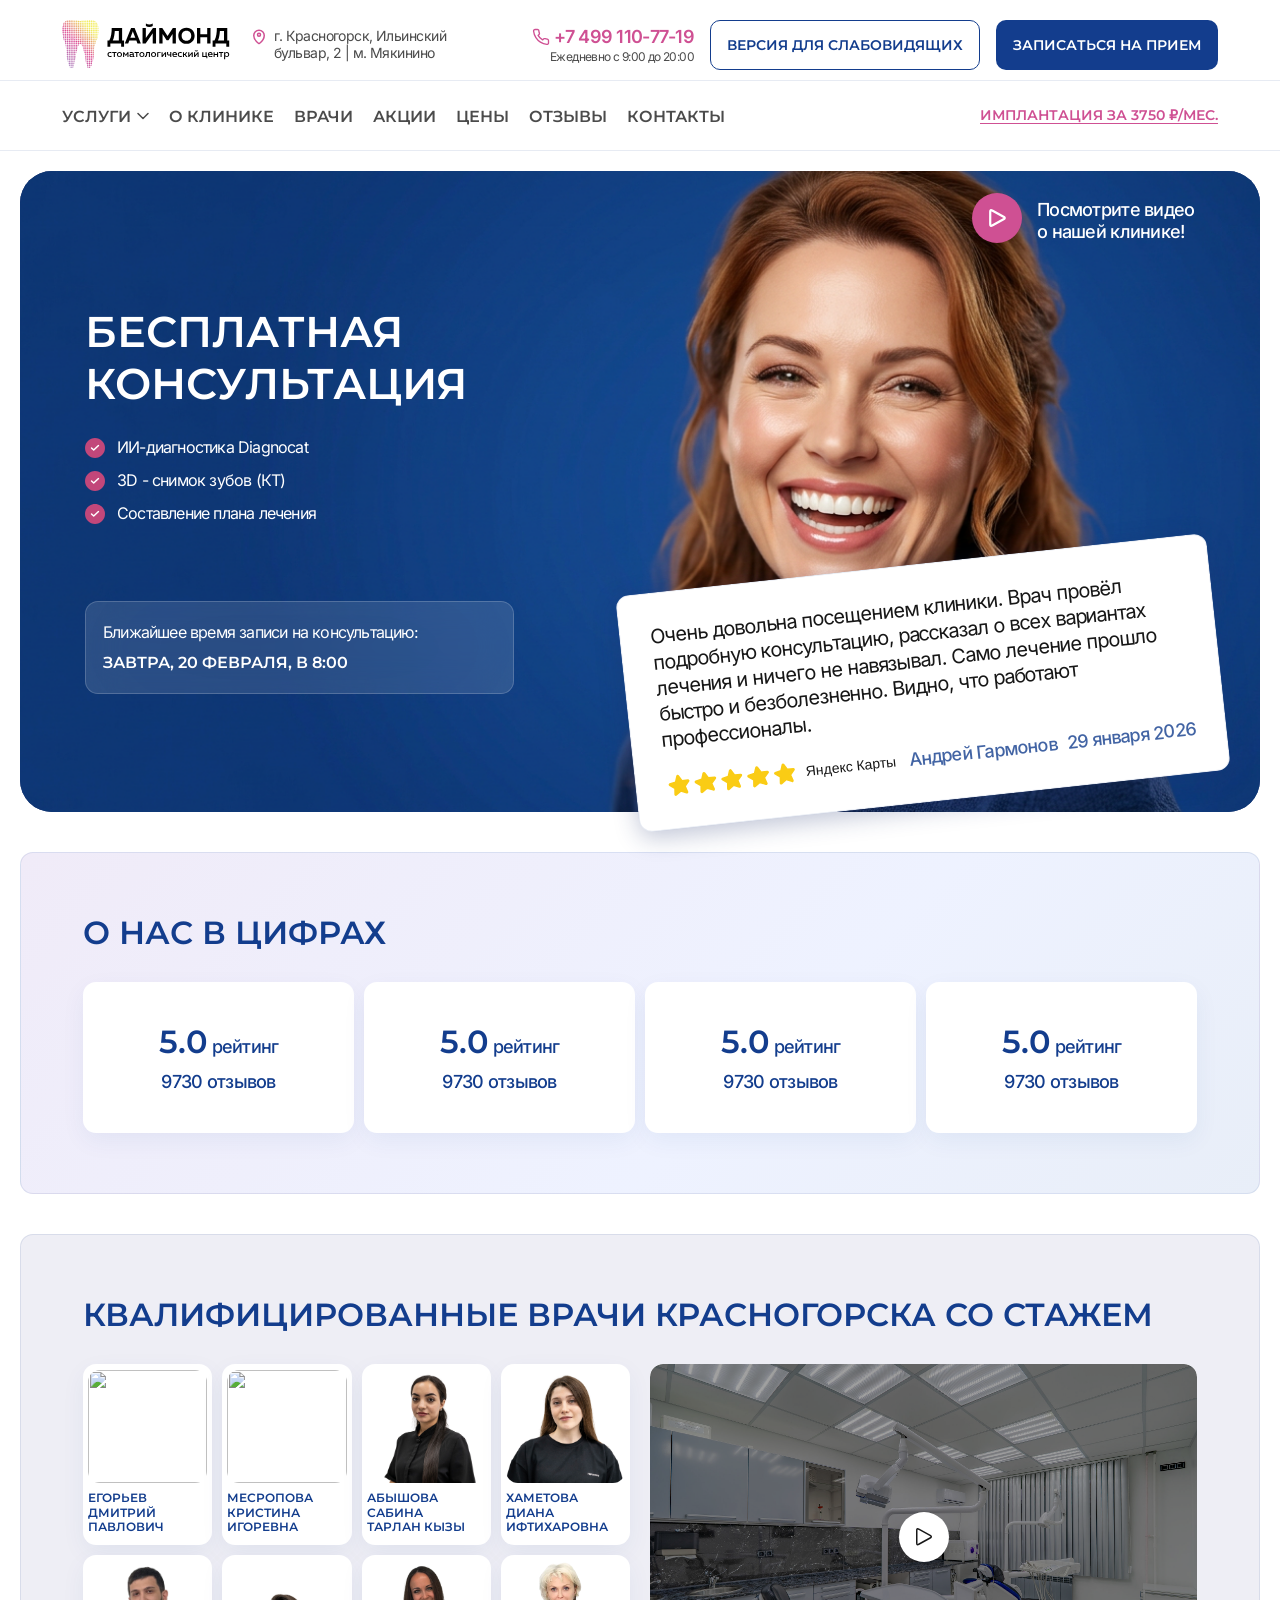
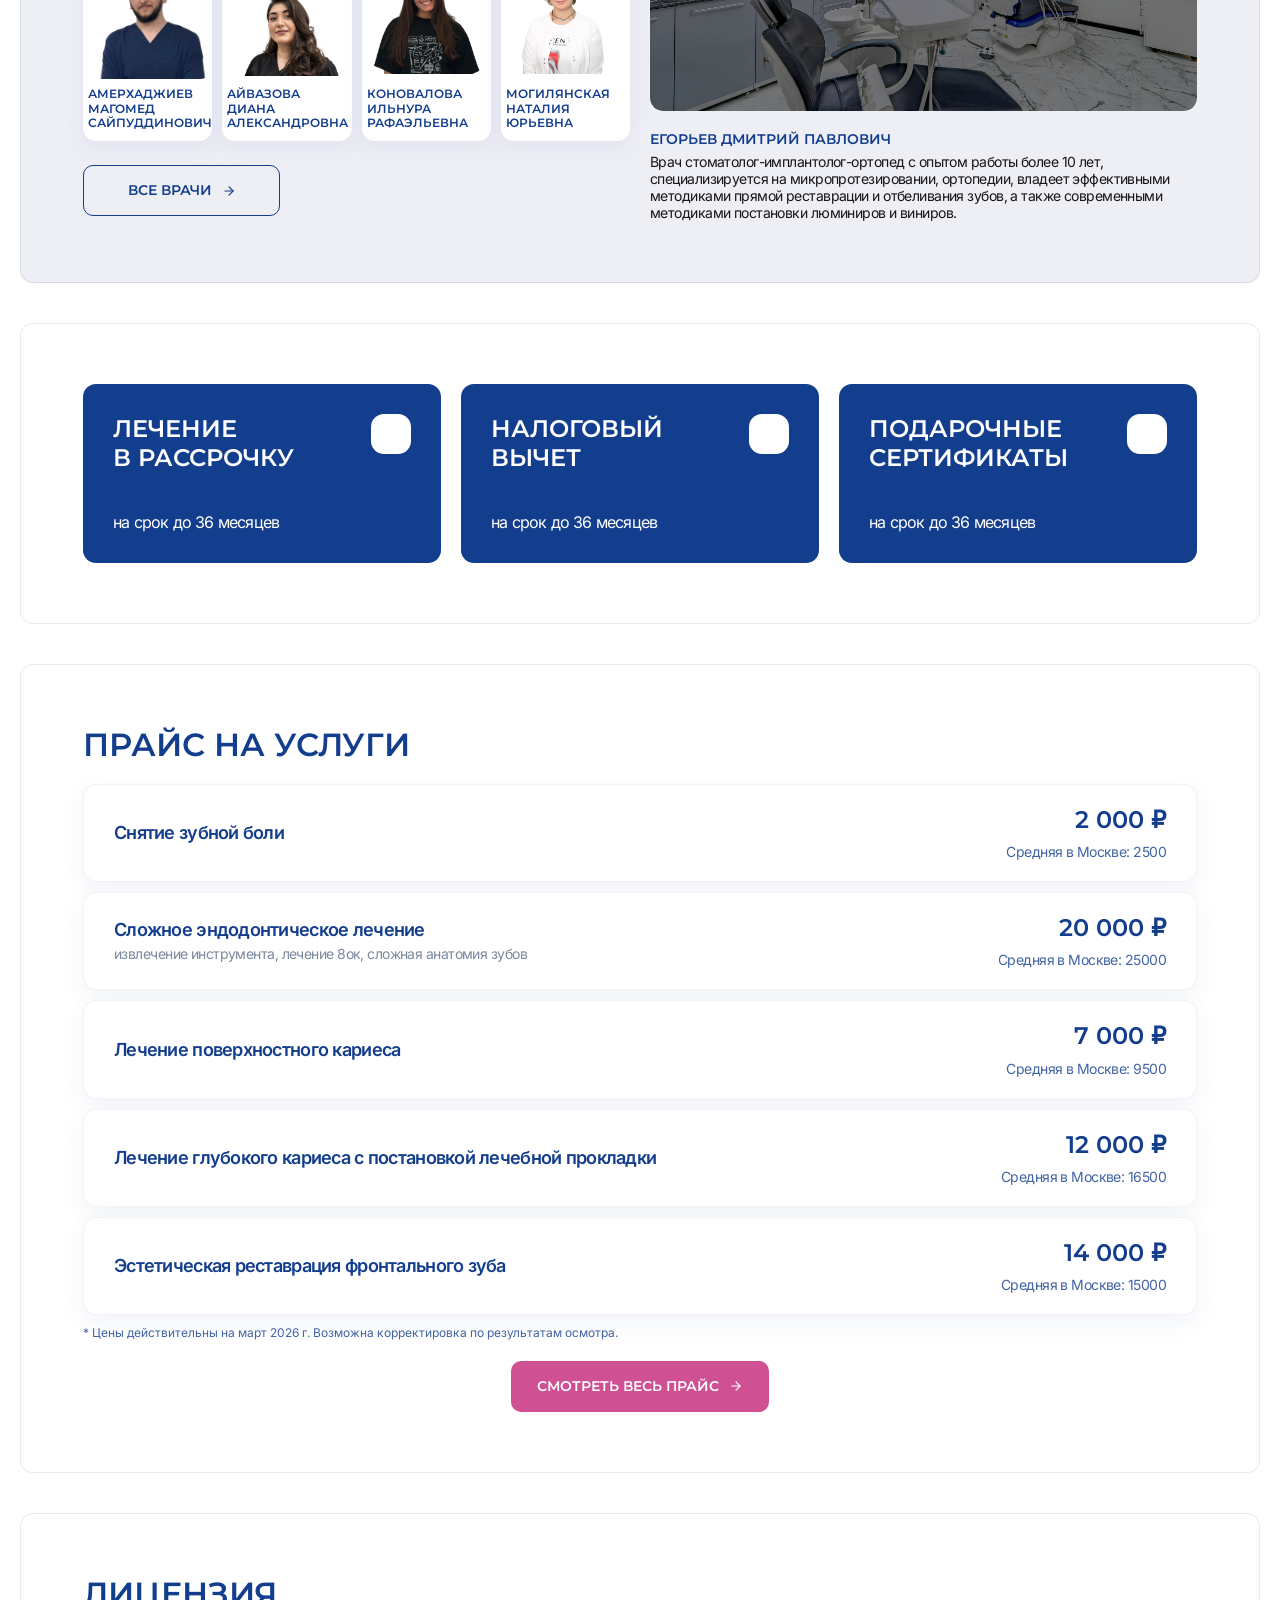
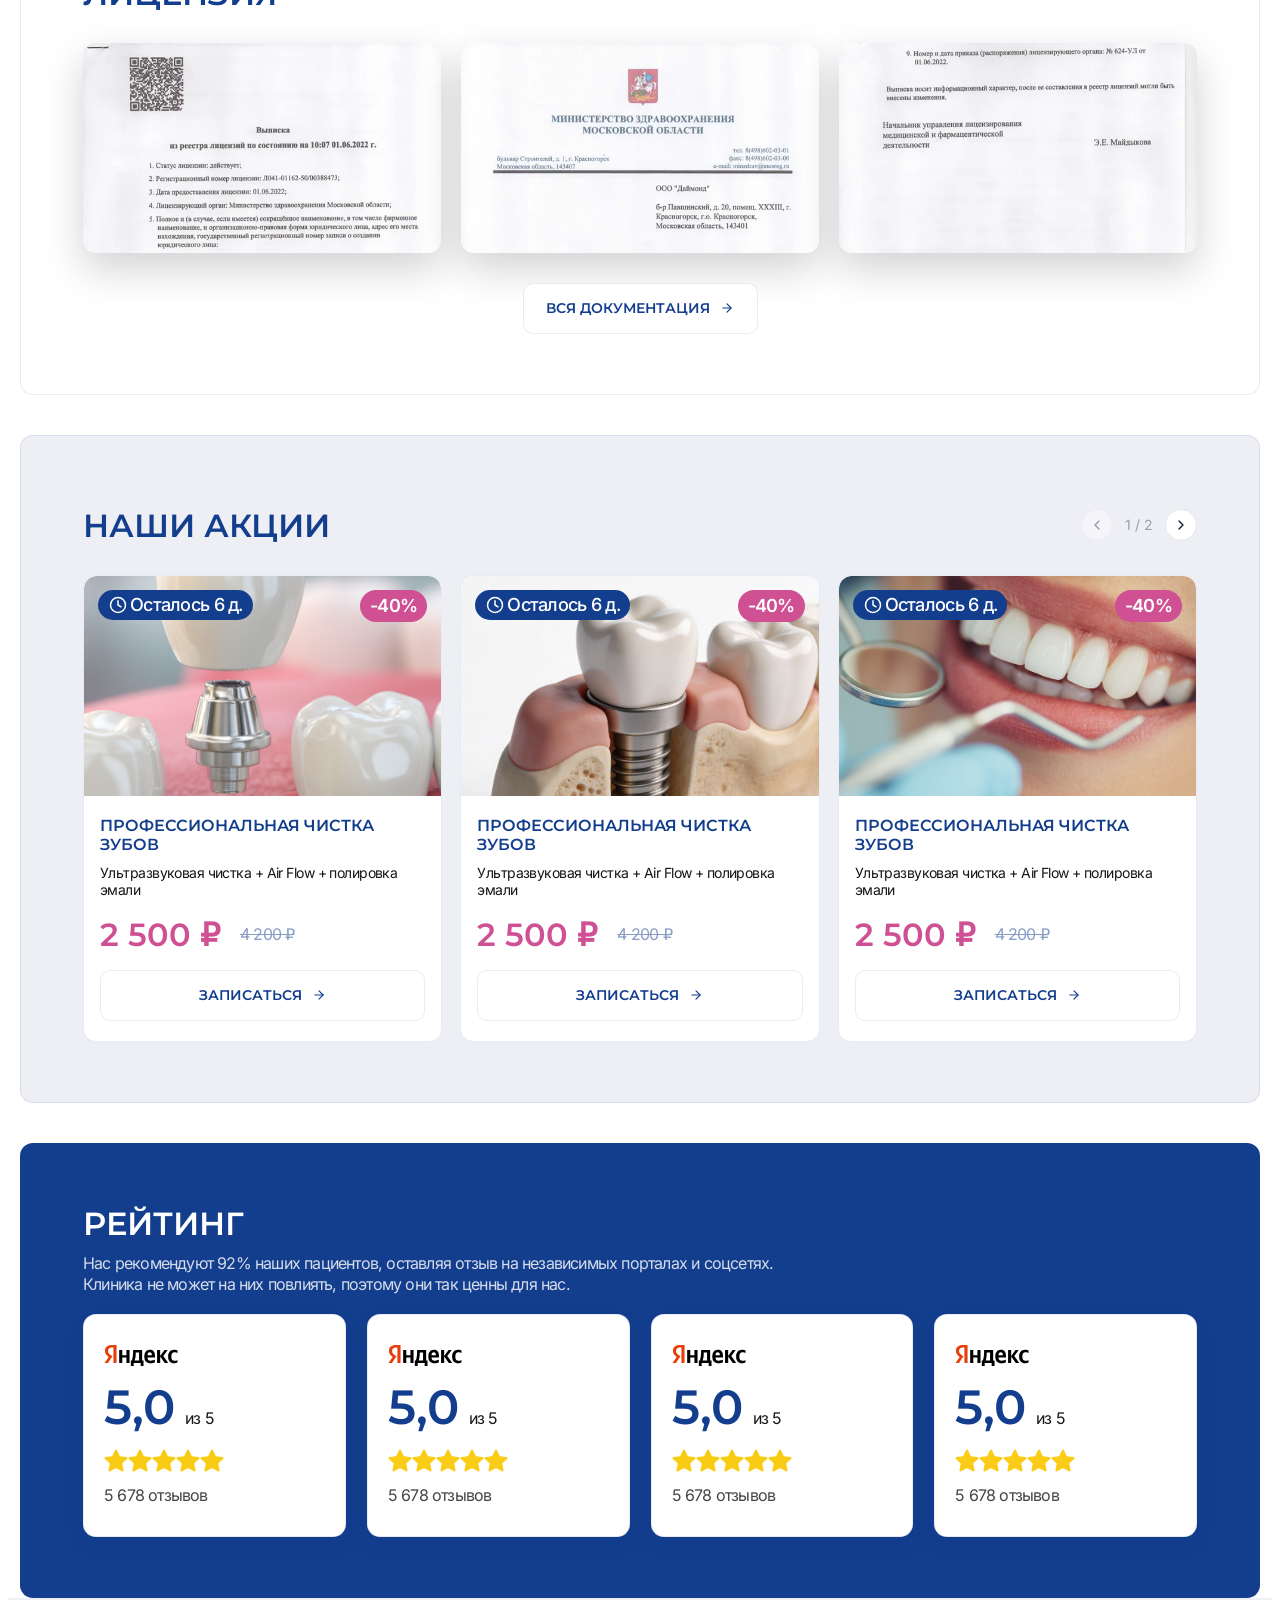
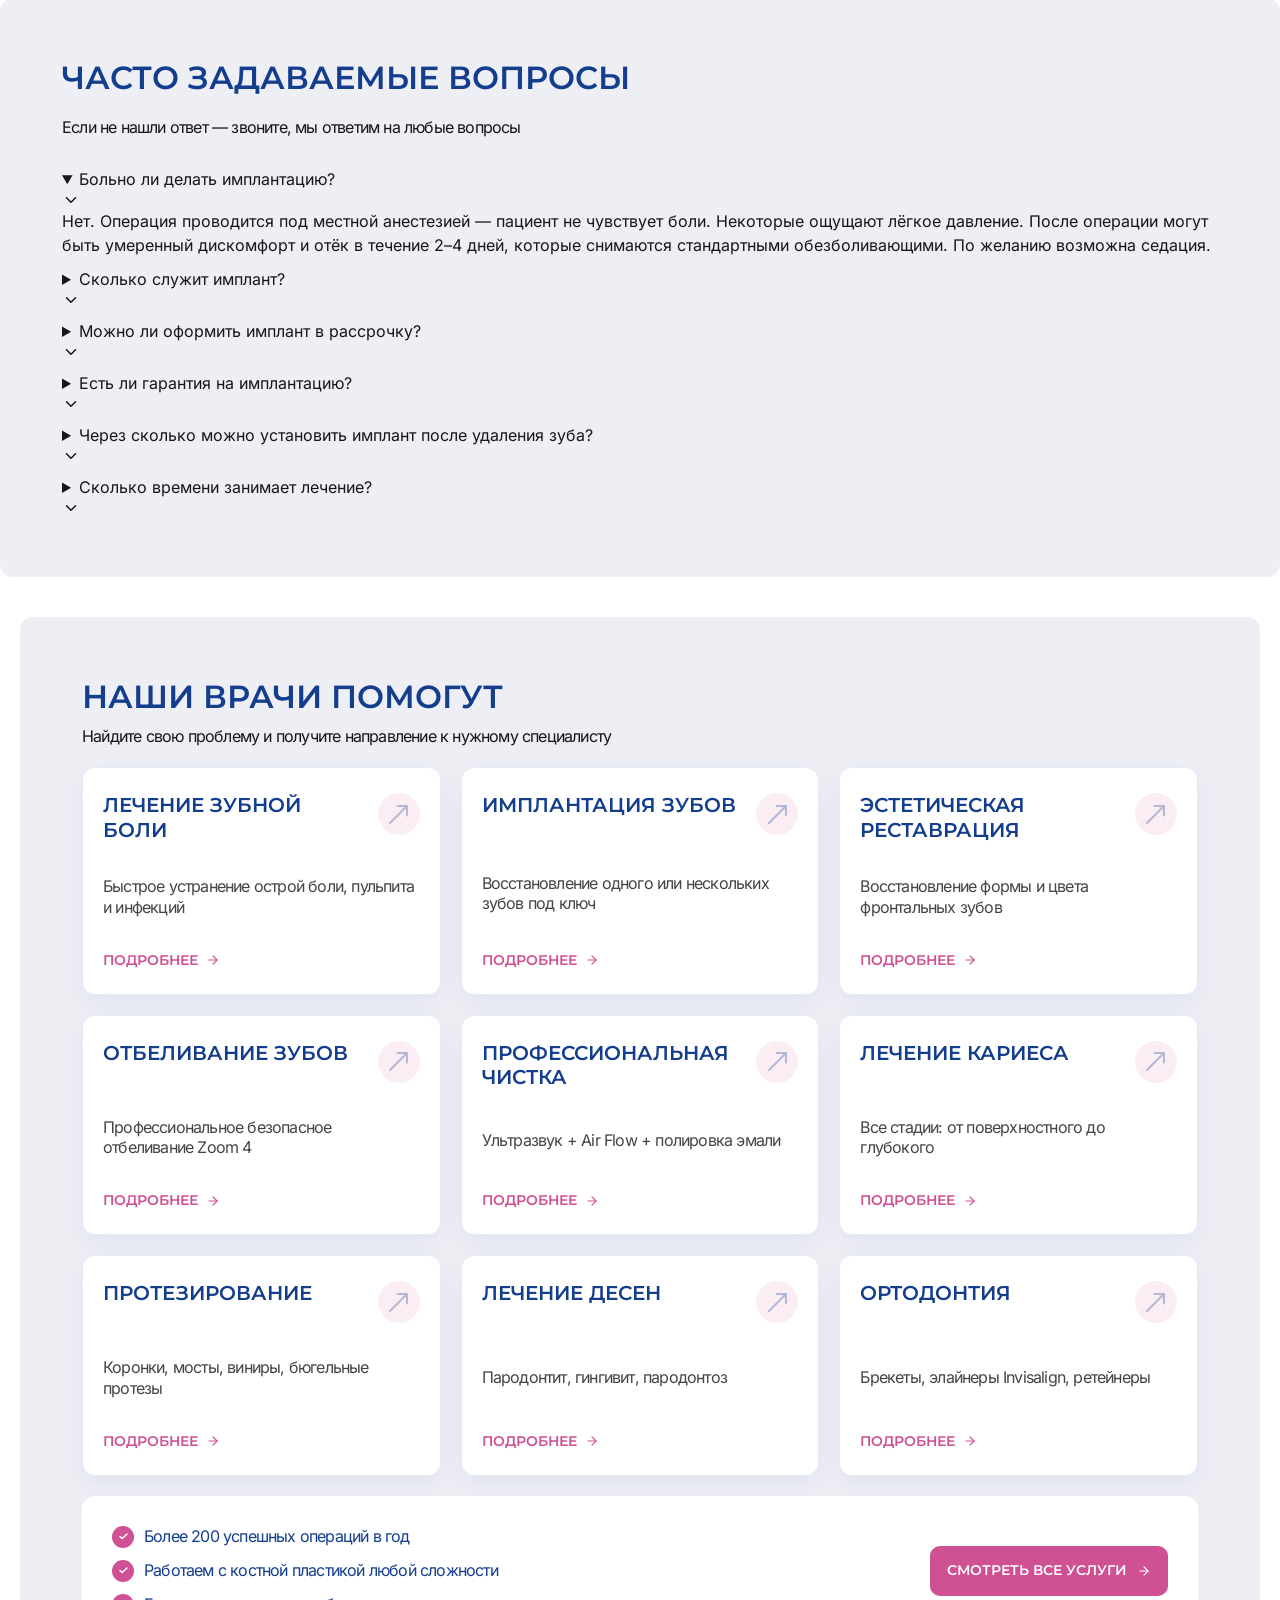
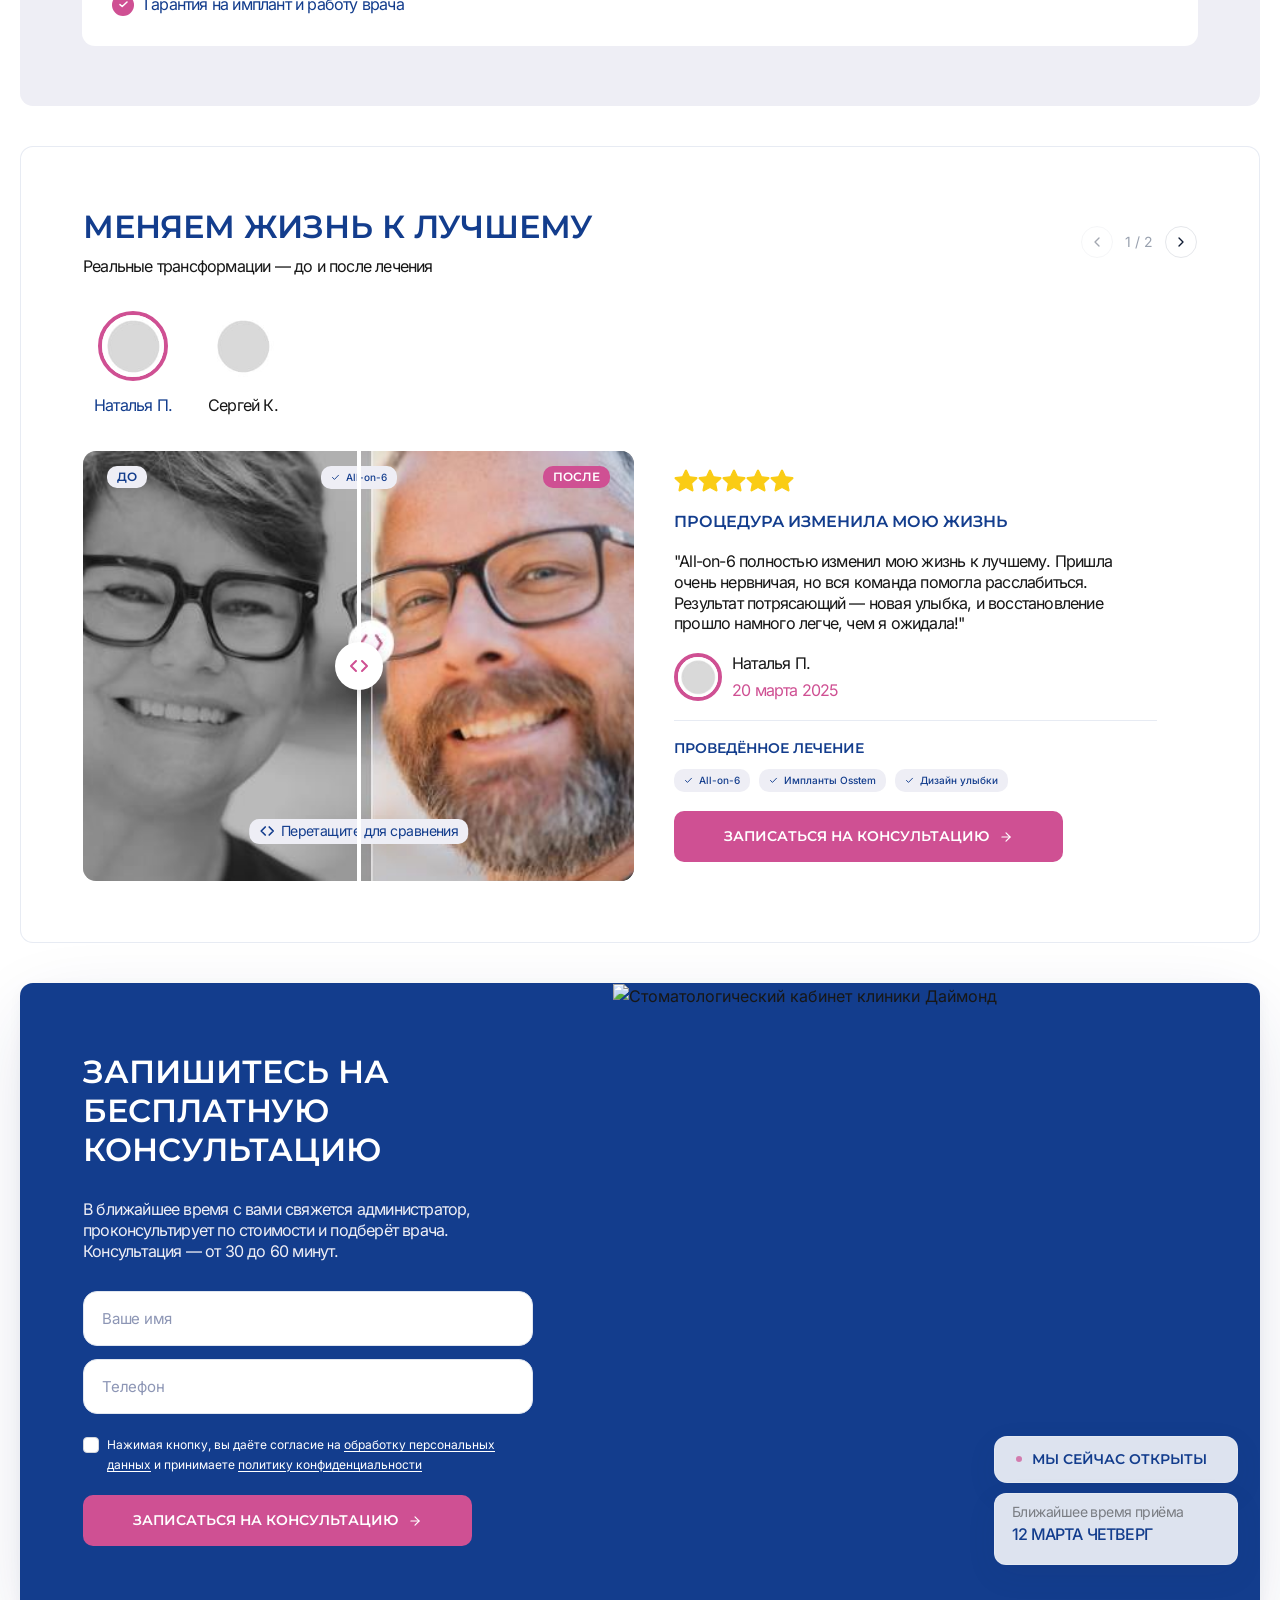
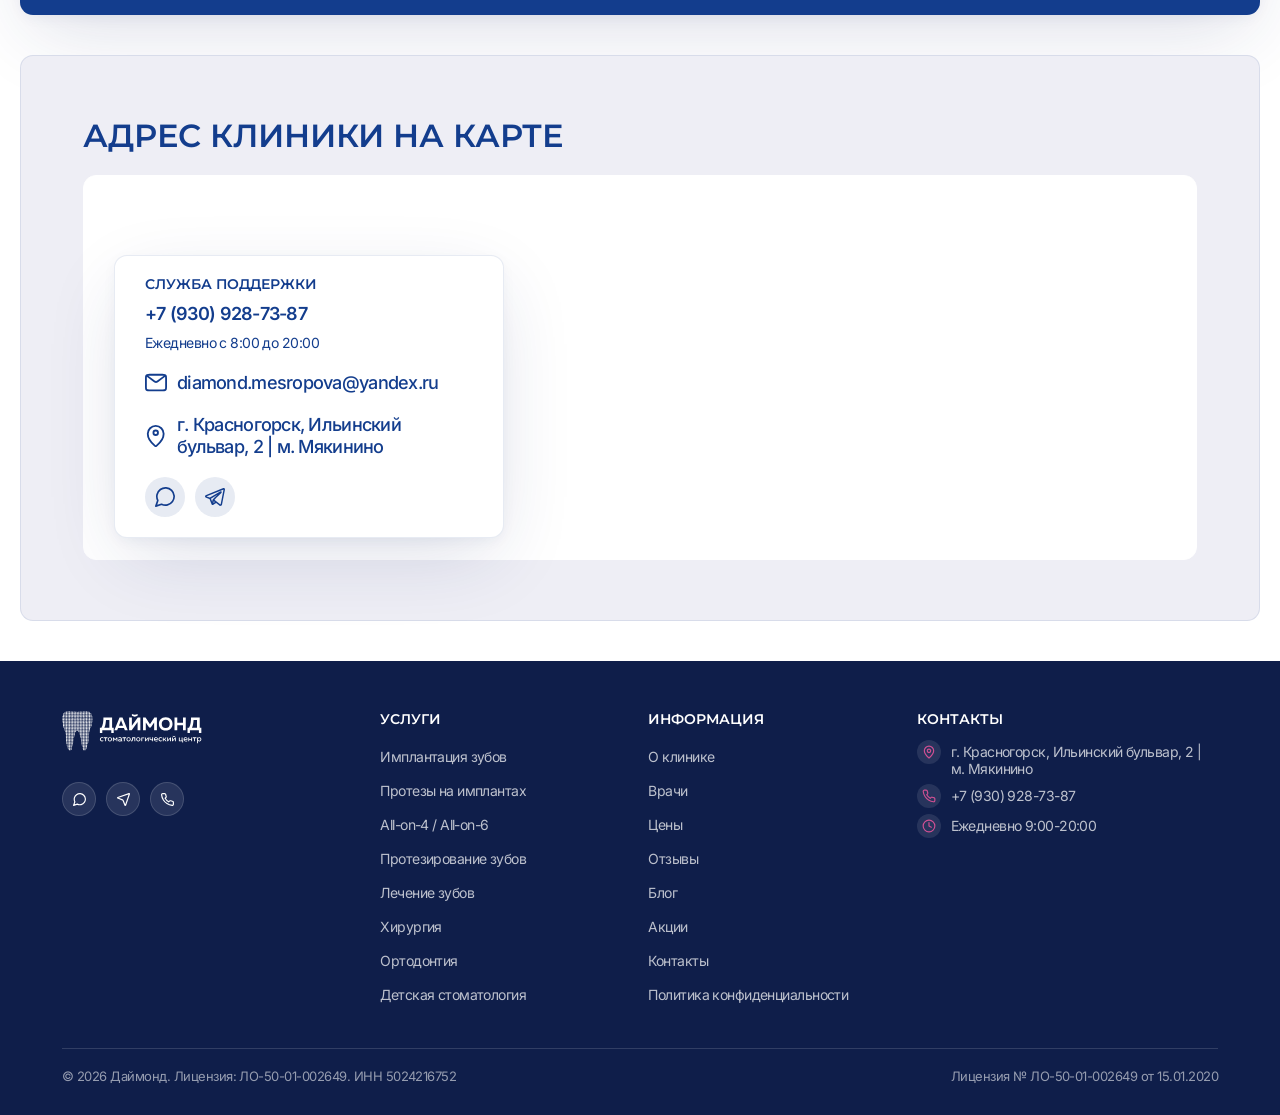
==== commit 6b82df90: "Add new pages and files" ====
--- a/index.html
+++ b/index.html
@@ -8,6 +8,7 @@
     <link rel="stylesheet" href="css/variables.css">
     <link rel="stylesheet" href="css/base.css">
     <link rel="stylesheet" href="css/blocks/header.css">
+    <link rel="stylesheet" href="css/blocks/mega-menu.css">
     <link rel="stylesheet" href="css/blocks/hero.css">
     <link rel="stylesheet" href="css/blocks/stats.css">
     <link rel="stylesheet" href="css/blocks/doctors.css">
@@ -62,12 +63,443 @@
       </div>
 
       <div class="header__bottom">
-        <div class="header__bottom-inner">
+        <div class="header__bottom-inner" data-mega-menu-anchor>
           <nav class="header__nav" aria-label="Главная навигация">
             <ul class="header__nav-list">
-              <li class="header__nav-item"><a class="header__nav-link" href="#services">Услуги</a></li>
+              <li class="header__nav-item header__nav-item--has-mega">
+                <button
+                  class="header__nav-link header__nav-link--toggle"
+                  type="button"
+                  aria-expanded="false"
+                  aria-controls="mega-menu-services"
+                  data-mega-menu-trigger
+                >
+                  Услуги
+                  <span class="header__nav-chevron" aria-hidden="true">
+                    <svg width="12" height="8" viewBox="0 0 12 8" fill="none" xmlns="http://www.w3.org/2000/svg">
+                      <path d="M1 1.5L6 6.5L11 1.5" stroke="currentColor" stroke-width="1.5" stroke-linecap="round" stroke-linejoin="round"/>
+                    </svg>
+                  </span>
+                </button>
+
+                <!-- WP: таксономия service_category + CPT service; Options: mega_menu_promo -->
+                <div class="mega-menu" id="mega-menu-services" hidden data-mega-menu-panel data-state="closed">
+                  <div class="mega-menu__inner">
+                    <!-- ACF/WP: get_terms('service_category') -->
+                    <ul class="mega-menu__categories" role="tablist" aria-label="Категории услуг">
+                      <li class="mega-menu__categories-item">
+                        <button
+                          id="mega-tab-implantation"
+                          class="mega-menu__category is-active"
+                          type="button"
+                          role="tab"
+                          aria-selected="true"
+                          aria-controls="mega-cat-implantation"
+                          tabindex="0"
+                          data-target="implantation"
+                        >
+                          Имплантация зубов
+                        </button>
+                      </li>
+                      <li class="mega-menu__categories-item">
+                        <button
+                          id="mega-tab-prosthetics"
+                          class="mega-menu__category"
+                          type="button"
+                          role="tab"
+                          aria-selected="false"
+                          aria-controls="mega-cat-prosthetics"
+                          tabindex="-1"
+                          data-target="prosthetics"
+                        >
+                          Протезы на имплантах
+                        </button>
+                      </li>
+                      <li class="mega-menu__categories-item">
+                        <button
+                          id="mega-tab-treatment"
+                          class="mega-menu__category"
+                          type="button"
+                          role="tab"
+                          aria-selected="false"
+                          aria-controls="mega-cat-treatment"
+                          tabindex="-1"
+                          data-target="treatment"
+                        >
+                          Лечение зубов
+                        </button>
+                      </li>
+                      <li class="mega-menu__categories-item">
+                        <button
+                          id="mega-tab-surgery"
+                          class="mega-menu__category"
+                          type="button"
+                          role="tab"
+                          aria-selected="false"
+                          aria-controls="mega-cat-surgery"
+                          tabindex="-1"
+                          data-target="surgery"
+                        >
+                          Хирургия
+                        </button>
+                      </li>
+                      <li class="mega-menu__categories-item">
+                        <button
+                          id="mega-tab-orthodontics"
+                          class="mega-menu__category"
+                          type="button"
+                          role="tab"
+                          aria-selected="false"
+                          aria-controls="mega-cat-orthodontics"
+                          tabindex="-1"
+                          data-target="orthodontics"
+                        >
+                          Ортодонтия
+                        </button>
+                      </li>
+                      <li class="mega-menu__categories-item">
+                        <button
+                          id="mega-tab-gums"
+                          class="mega-menu__category"
+                          type="button"
+                          role="tab"
+                          aria-selected="false"
+                          aria-controls="mega-cat-gums"
+                          tabindex="-1"
+                          data-target="gums"
+                        >
+                          Лечение дёсен
+                        </button>
+                      </li>
+                      <li class="mega-menu__categories-item">
+                        <button
+                          id="mega-tab-hygiene"
+                          class="mega-menu__category"
+                          type="button"
+                          role="tab"
+                          aria-selected="false"
+                          aria-controls="mega-cat-hygiene"
+                          tabindex="-1"
+                          data-target="hygiene"
+                        >
+                          Гигиена и отбеливание
+                        </button>
+                      </li>
+                      <li class="mega-menu__categories-item">
+                        <button
+                          id="mega-tab-pediatric"
+                          class="mega-menu__category"
+                          type="button"
+                          role="tab"
+                          aria-selected="false"
+                          aria-controls="mega-cat-pediatric"
+                          tabindex="-1"
+                          data-target="pediatric"
+                        >
+                          Детская стоматология
+                        </button>
+                      </li>
+                    </ul>
+
+                    <div class="mega-menu__content">
+                      <section
+                        class="mega-menu__category-content is-active"
+                        id="mega-cat-implantation"
+                        role="tabpanel"
+                        aria-labelledby="mega-tab-implantation"
+                        data-category="implantation"
+                      >
+                        <h3 class="mega-menu__category-title">Имплантация зубов</h3>
+                        <div class="mega-menu__columns">
+                          <div class="mega-menu__column">
+                            <ul class="mega-menu__list mega-menu__list--primary">
+                              <li><a href="/services/implantation-turnkey.html">Имплантация зубов под ключ</a></li>
+                            </ul>
+                            <h4 class="mega-menu__subtitle">Виды имплантации</h4>
+                            <ul class="mega-menu__list">
+                              <li><a href="/services/odnomomentnaya-implantatsiya.html">Одномоментная имплантация</a></li>
+                              <li><a href="/services/one-stage">Одноэтапная имплантация</a></li>
+                              <li><a href="/services/two-stage">Двухэтапная имплантация</a></li>
+                              <li><a href="/services/no-bone-graft">Имплантация без костной пластики</a></li>
+                              <li><a href="/services/zygomatic">Скуловая имплантация</a></li>
+                              <li><a href="/services/transnasal">Трансназальная имплантация</a></li>
+                              <li><a href="/services/malocclusion">При неправильном прикусе</a></li>
+                              <li><a href="/services/gentle">Бережная имплантация</a></li>
+                              <li><a href="/services/wisdom-tooth">Пересадка зуба мудрости</a></li>
+                            </ul>
+                          </div>
+                          <div class="mega-menu__column">
+                            <ul class="mega-menu__list mega-menu__list--primary">
+                              <li><a href="/services/implantation-installment">Имплантация в рассрочку</a></li>
+                            </ul>
+                            <h4 class="mega-menu__subtitle">При недостатке кости или десны</h4>
+                            <ul class="mega-menu__list">
+                              <li><a href="/services/bone-graft">Костная пластика</a></li>
+                              <li><a href="/services/sinus-lift">Синус-лифтинг</a></li>
+                              <li><a href="/services/gum-graft">Наращивание десны</a></li>
+                            </ul>
+                          </div>
+                        </div>
+                      </section>
+
+                      <section
+                        class="mega-menu__category-content"
+                        id="mega-cat-prosthetics"
+                        role="tabpanel"
+                        aria-labelledby="mega-tab-prosthetics"
+                        hidden
+                        data-category="prosthetics"
+                      >
+                        <h3 class="mega-menu__category-title">Протезы на имплантах</h3>
+                        <div class="mega-menu__columns">
+                          <div class="mega-menu__column">
+                            <ul class="mega-menu__list mega-menu__list--primary">
+                              <li><a href="/services/fixed-on-implants">Несъёмное протезирование</a></li>
+                              <li><a href="/services/removable-on-implants">Съёмный протез на имплантах</a></li>
+                            </ul>
+                            <h4 class="mega-menu__subtitle">Решения по объёму дефекта</h4>
+                            <ul class="mega-menu__list">
+                              <li><a href="/services/single-crown-implant">Коронка на импланте</a></li>
+                              <li><a href="/services/bridge-on-implants">Мост на имплантах</a></li>
+                              <li><a href="/services/full-arch-fixed">Полное восстановление ряда</a></li>
+                            </ul>
+                          </div>
+                          <div class="mega-menu__column">
+                            <h4 class="mega-menu__subtitle">Материалы и этапы</h4>
+                            <ul class="mega-menu__list">
+                              <li><a href="/services/zirconia-prosthesis">Циркониевые конструкции</a></li>
+                              <li><a href="/services/acrylic-base">Пластиночное базисное решение</a></li>
+                              <li><a href="/services/fitting-adjustment">Примерка и фиксация</a></li>
+                            </ul>
+                          </div>
+                        </div>
+                      </section>
+
+                      <section
+                        class="mega-menu__category-content"
+                        id="mega-cat-treatment"
+                        role="tabpanel"
+                        aria-labelledby="mega-tab-treatment"
+                        hidden
+                        data-category="treatment"
+                      >
+                        <h3 class="mega-menu__category-title">Лечение зубов</h3>
+                        <div class="mega-menu__columns">
+                          <div class="mega-menu__column">
+                            <ul class="mega-menu__list mega-menu__list--primary">
+                              <li><a href="/services/examination-plan">Осмотр и план лечения</a></li>
+                            </ul>
+                            <h4 class="mega-menu__subtitle">Терапия</h4>
+                            <ul class="mega-menu__list">
+                              <li><a href="/services/caries-treatment">Лечение кариеса</a></li>
+                              <li><a href="/services/endodontics">Эндодонтическое лечение</a></li>
+                              <li><a href="/services/aesthetic-restoration">Эстетическая реставрация</a></li>
+                            </ul>
+                          </div>
+                          <div class="mega-menu__column">
+                            <h4 class="mega-menu__subtitle">Диагностика и профилактика</h4>
+                            <ul class="mega-menu__list">
+                              <li><a href="/services/diagnocat-review">Разбор диагностики Diagnocat</a></li>
+                              <li><a href="/services/reminearalization">Реминерализация эмали</a></li>
+                              <li><a href="/services/sensitivity-treatment">Чувствительность зубов</a></li>
+                            </ul>
+                          </div>
+                        </div>
+                      </section>
+
+                      <section
+                        class="mega-menu__category-content"
+                        id="mega-cat-surgery"
+                        role="tabpanel"
+                        aria-labelledby="mega-tab-surgery"
+                        hidden
+                        data-category="surgery"
+                      >
+                        <h3 class="mega-menu__category-title">Хирургия</h3>
+                        <div class="mega-menu__columns">
+                          <div class="mega-menu__column">
+                            <ul class="mega-menu__list mega-menu__list--primary">
+                              <li><a href="/services/tooth-extraction">Удаление зубов</a></li>
+                              <li><a href="/services/complex-extraction">Сложное удаление</a></li>
+                            </ul>
+                            <h4 class="mega-menu__subtitle">Подготовка к протезированию</h4>
+                            <ul class="mega-menu__list">
+                              <li><a href="/services/alveoplasty">Альвеолярная пластика</a></li>
+                              <li><a href="/services/exposure-fangs">Хирургическое обнажение клыков</a></li>
+                            </ul>
+                          </div>
+                          <div class="mega-menu__column">
+                            <h4 class="mega-menu__subtitle">Мягкие ткани</h4>
+                            <ul class="mega-menu__list">
+                              <li><a href="/services/frenectomy">Френулотомия</a></li>
+                              <li><a href="/services/cyst-removal">Удаление кисты</a></li>
+                              <li><a href="/services/implant-stage-opening">Вскрытие импланта</a></li>
+                            </ul>
+                          </div>
+                        </div>
+                      </section>
+
+                      <section
+                        class="mega-menu__category-content"
+                        id="mega-cat-orthodontics"
+                        role="tabpanel"
+                        aria-labelledby="mega-tab-orthodontics"
+                        hidden
+                        data-category="orthodontics"
+                      >
+                        <h3 class="mega-menu__category-title">Ортодонтия</h3>
+                        <div class="mega-menu__columns">
+                          <div class="mega-menu__column">
+                            <ul class="mega-menu__list mega-menu__list--primary">
+                              <li><a href="/services/bite-consult">Консультация ортодонта</a></li>
+                            </ul>
+                            <h4 class="mega-menu__subtitle">Типы аппаратов</h4>
+                            <ul class="mega-menu__list">
+                              <li><a href="/services/braces-metal">Брекеты металлические</a></li>
+                              <li><a href="/services/braces-ceramic">Брекеты керамические</a></li>
+                              <li><a href="/services/aligners">Элайнеры</a></li>
+                            </ul>
+                          </div>
+                          <div class="mega-menu__column">
+                            <h4 class="mega-menu__subtitle">Этапы лечения</h4>
+                            <ul class="mega-menu__list">
+                              <li><a href="/services/treatment-plan-ortho">Планирование лечения</a></li>
+                              <li><a href="/services/retention">Ретенционный период</a></li>
+                            </ul>
+                          </div>
+                        </div>
+                      </section>
+
+                      <section
+                        class="mega-menu__category-content"
+                        id="mega-cat-gums"
+                        role="tabpanel"
+                        aria-labelledby="mega-tab-gums"
+                        hidden
+                        data-category="gums"
+                      >
+                        <h3 class="mega-menu__category-title">Лечение дёсен</h3>
+                        <div class="mega-menu__columns">
+                          <div class="mega-menu__column">
+                            <ul class="mega-menu__list mega-menu__list--primary">
+                              <li><a href="/services/periodontist-consult">Приём периодонтолога</a></li>
+                            </ul>
+                            <h4 class="mega-menu__subtitle">Терапия пародонта</h4>
+                            <ul class="mega-menu__list">
+                              <li><a href="/services/scaling-root-planning">Профессиональная гигиена пародонта</a></li>
+                              <li><a href="/services/periodontitis-treatment">Лечение пародонтита</a></li>
+                              <li><a href="/services/gingivitis-treatment">Лечение гингивита</a></li>
+                            </ul>
+                          </div>
+                          <div class="mega-menu__column">
+                            <h4 class="mega-menu__subtitle">Хирургический профиль</h4>
+                            <ul class="mega-menu__list">
+                              <li><a href="/services/open-curettage">Открытый кюретаж</a></li>
+                              <li><a href="/services/perio-plastic">Пародонтологическая пластика</a></li>
+                            </ul>
+                          </div>
+                        </div>
+                      </section>
+
+                      <section
+                        class="mega-menu__category-content"
+                        id="mega-cat-hygiene"
+                        role="tabpanel"
+                        aria-labelledby="mega-tab-hygiene"
+                        hidden
+                        data-category="hygiene"
+                      >
+                        <h3 class="mega-menu__category-title">Гигиена и отбеливание</h3>
+                        <div class="mega-menu__columns">
+                          <div class="mega-menu__column">
+                            <ul class="mega-menu__list mega-menu__list--primary">
+                              <li><a href="/services/hygiene-package">Комплексная гигиена</a></li>
+                              <li><a href="/services/air-flow-clean">Чистка Air Flow</a></li>
+                            </ul>
+                            <h4 class="mega-menu__subtitle">Отбеливание</h4>
+                            <ul class="mega-menu__list">
+                              <li><a href="/services/office-whitening">Кабинетное отбеливание</a></li>
+                              <li><a href="/services/home-whitening-kit">Домашнее отбеливание по капам</a></li>
+                            </ul>
+                          </div>
+                          <div class="mega-menu__column">
+                            <h4 class="mega-menu__subtitle">Дополнительно</h4>
+                            <ul class="mega-menu__list">
+                              <li><a href="/services/reminearalization-care">Уход после процедур</a></li>
+                              <li><a href="/services/plaque-indicator">Индикация налёта</a></li>
+                            </ul>
+                          </div>
+                        </div>
+                      </section>
+
+                      <section
+                        class="mega-menu__category-content"
+                        id="mega-cat-pediatric"
+                        role="tabpanel"
+                        aria-labelledby="mega-tab-pediatric"
+                        hidden
+                        data-category="pediatric"
+                      >
+                        <h3 class="mega-menu__category-title">Детская стоматология</h3>
+                        <div class="mega-menu__columns">
+                          <div class="mega-menu__column">
+                            <ul class="mega-menu__list mega-menu__list--primary">
+                              <li><a href="/services/kids-first-visit">Первый визит ребёнка</a></li>
+                            </ul>
+                            <h4 class="mega-menu__subtitle">Лечение молочных зубов</h4>
+                            <ul class="mega-menu__list">
+                              <li><a href="/services/kids-filling">Лечение кариеса у детей</a></li>
+                              <li><a href="/services/kids-sealants">Герметизация фиссур</a></li>
+                              <li><a href="/services/kids-extraction-milk">Удаление молочного зуба</a></li>
+                            </ul>
+                          </div>
+                          <div class="mega-menu__column">
+                            <h4 class="mega-menu__subtitle">Профилактика и гигиена</h4>
+                            <ul class="mega-menu__list">
+                              <li><a href="/services/kids-hygiene">Профессиональная гигиена для детей</a></li>
+                              <li><a href="/services/kids-flouride">Фторирование эмали</a></li>
+                            </ul>
+                          </div>
+                        </div>
+                      </section>
+                    </div>
+
+                    <!-- ACF Options: mega_menu_promo -->
+                    <aside class="mega-menu__promo promo-card" aria-label="Текущая акция">
+                      <article class="promo-card__article">
+                        <div class="promo-card__media">
+                          <img class="promo-card__image" src="assets/images/mega-menu-promo.jpg" width="800" height="440" alt="" loading="lazy">
+                          <span class="promo-card__badge promo-card__badge--time">
+                            <svg width="20" height="20" viewBox="0 0 20 20" fill="none" aria-hidden="true" focusable="false" xmlns="http://www.w3.org/2000/svg">
+                              <circle cx="10" cy="10" r="7.5" stroke="currentColor" stroke-width="1.5"/>
+                              <path d="M10 5.8V10l3 1.8" stroke="currentColor" stroke-width="1.5" stroke-linecap="round" stroke-linejoin="round"/>
+                            </svg>
+                            <span>Осталось 6 д.</span>
+                          </span>
+                          <span class="promo-card__badge promo-card__badge--discount">−40%</span>
+                        </div>
+                        <div class="promo-card__body">
+                          <h3 class="promo-card__title">Профессиональная чистка зубов</h3>
+                          <p class="promo-card__desc">Ультразвуковая чистка + Air Flow + полировка эмали</p>
+                          <p class="promo-card__price">
+                            <span class="promo-card__price-current">2 500 ₽</span>
+                            <span class="promo-card__price-old">4 200 ₽</span>
+                          </p>
+                          <a class="promo-card__cta button button--outline button--with-arrow" href="#appointment">
+                            <span>Записаться</span>
+                            <svg width="14" height="14" viewBox="0 0 14 14" fill="none" aria-hidden="true" focusable="false" xmlns="http://www.w3.org/2000/svg">
+                              <path d="M2.916 7h8.168" stroke="currentColor" stroke-width="1.166" stroke-linecap="round"/>
+                              <path d="M7 2.916 11.084 7 7 11.084" stroke="currentColor" stroke-width="1.166" stroke-linecap="round" stroke-linejoin="round"/>
+                            </svg>
+                          </a>
+                        </div>
+                      </article>
+                    </aside>
+                  </div>
+                </div>
+              </li>
               <li class="header__nav-item"><a class="header__nav-link" href="#clinic">О клинике</a></li>
-              <li class="header__nav-item"><a class="header__nav-link" href="#doctors">Врачи</a></li>
+              <li class="header__nav-item"><a class="header__nav-link" href="/doctors/vrachi.html">Врачи</a></li>
               <li class="header__nav-item"><a class="header__nav-link" href="#offers">Акции</a></li>
               <li class="header__nav-item"><a class="header__nav-link" href="#prices">Цены</a></li>
               <li class="header__nav-item"><a class="header__nav-link" href="#reviews">Отзывы</a></li>
@@ -93,7 +525,32 @@
 
           <nav class="header__menu-nav" aria-label="Мобильная навигация">
             <ul class="header__menu-list">
-              <li><a class="header__menu-link" href="#services">Услуги</a></li>
+              <li class="header__menu-item header__menu-item--has-children">
+                <button
+                  class="header__menu-link header__menu-link--toggle"
+                  type="button"
+                  aria-expanded="false"
+                  aria-controls="mobile-services-list"
+                  data-mobile-services-trigger
+                >
+                  Услуги
+                  <span class="header__menu-chevron" aria-hidden="true">
+                    <svg width="12" height="8" viewBox="0 0 12 8" fill="none" xmlns="http://www.w3.org/2000/svg">
+                      <path d="M1 1.5L6 6.5L11 1.5" stroke="currentColor" stroke-width="1.5" stroke-linecap="round" stroke-linejoin="round"/>
+                    </svg>
+                  </span>
+                </button>
+                <ul class="header__submenu" id="mobile-services-list" hidden>
+                  <li><a class="header__submenu-link" href="/services/category/implantation">Имплантация зубов</a></li>
+                  <li><a class="header__submenu-link" href="/services/category/prosthetics">Протезы на имплантах</a></li>
+                  <li><a class="header__submenu-link" href="/services/category/treatment">Лечение зубов</a></li>
+                  <li><a class="header__submenu-link" href="/services/category/surgery">Хирургия</a></li>
+                  <li><a class="header__submenu-link" href="/services/category/orthodontics">Ортодонтия</a></li>
+                  <li><a class="header__submenu-link" href="/services/category/gums">Лечение дёсен</a></li>
+                  <li><a class="header__submenu-link" href="/services/category/hygiene">Гигиена и отбеливание</a></li>
+                  <li><a class="header__submenu-link" href="/services/category/pediatric">Детская стоматология</a></li>
+                </ul>
+              </li>
               <li><a class="header__menu-link" href="#clinic">О клинике</a></li>
               <li><a class="header__menu-link" href="#doctors">Врачи</a></li>
               <li><a class="header__menu-link" href="#offers">Акции</a></li>
@@ -1451,7 +1908,7 @@
 
           <div class="consultation__visual">
             <!-- ACF: consultation_image -->
-            <img class="consultation__image" src="assets/images/clinic-photo.jpg" width="808" height="630" alt="Стоматологический кабинет клиники Даймонд" loading="lazy">
+            <img class="consultation__image" src="assets/images/clinic-photo.png" width="808" height="630" alt="Стоматологический кабинет клиники Даймонд" loading="lazy">
 
             <div class="consultation__widgets">
               <div class="status-pill" data-status-widget data-schedule='{"mon-fri":"09:00-20:00","sat-sun":"09:00-20:00"}'>
--- a/css/variables.css
+++ b/css/variables.css
@@ -50,6 +50,14 @@
   --color-hero-card-bg-mobile: rgba(255, 255, 255, 0.86);
   --color-review-author: rgba(19, 61, 141, 0.8);
   --color-stats-bg: linear-gradient(135deg, rgba(240, 235, 248, 1) 0%, rgba(238, 242, 255, 1) 60%, rgba(232, 238, 248, 1) 100%);
+  --gradient-service-hero: linear-gradient(135deg, rgba(240, 235, 248, 1) 0%, rgba(238, 242, 255, 1) 60%, rgba(232, 238, 248, 1) 100%);
+  --gradient-service-hero-mobile: linear-gradient(155deg, rgba(240, 235, 248, 1) 0%, rgba(238, 242, 255, 1) 60%, rgba(232, 238, 248, 1) 100%);
+  --color-service-feature-text: #3d4a6b;
+  --color-breadcrumb-link: rgba(19, 61, 141, 0.5);
+  --color-price-tag-label: #5a6a8a;
+  --color-price-tag-old: #99a1af;
+  --color-payment-note: #60768d;
+  --radius-service-hero: 16px;
   --color-doctors-bg: #eeeef5;
   --color-promo-bg: #eeeef5;
   --color-license-bg: #050506;
@@ -58,7 +66,23 @@
   --color-rating: #facc15;
   --color-border: rgba(19, 61, 141, 0.1);
   --color-border-soft: rgba(19, 61, 141, 0.06);
+  --color-tab-active: #f7cfe9;
   --color-focus: #0b63ce;
+
+  /* Противопоказания / алерты (Framelink 216:9999 / 216:12558) */
+  --color-danger: #c10007;
+  --color-danger-muted: #fb2c36;
+  --color-danger-marker: #ff6467;
+  --color-danger-bg: #fef2f2;
+  --color-danger-bg-soft: rgb(193 0 7 / 8%);
+  --color-danger-border: #ffe2e2;
+
+  --color-warning: #a65f00;
+  --color-warning-muted: #d08700;
+  --color-warning-marker: #fdc700;
+  --color-warning-bg: #fefce8;
+  --color-warning-bg-soft: rgb(166 95 0 / 10%);
+  --color-warning-border: #fef9c2;
 
   --font-primary: "Inter", Arial, sans-serif;
   --font-heading: "Montserrat", "Inter", Arial, sans-serif;
@@ -76,10 +100,11 @@
   --space-2: 8px;
   --space-3: 12px;
   --space-4: 16px;
-  --space-5: 24px;
-  --space-6: 32px;
-  --space-7: 48px;
-  --space-8: 64px;
+  --space-5: 20px;
+  --space-6: 24px;
+  --space-7: 32px;
+  --space-8: 48px;
+  --space-9: 64px;
 
   --radius-sm: 8px;
   --radius-md: 10px;
@@ -92,6 +117,7 @@
   --shadow-video-play: 0 4px 6px -4px rgba(0, 0, 0, 0.1), 0 10px 15px -3px rgba(0, 0, 0, 0.1);
 
   --container-max: 1440px;
+  --header-height-sticky: 148px;
   --container-padding-desktop: 62px;
   --container-padding-mobile: 16px;
   --container-padding-mobile-fluid: clamp(16px, 4.8vw, 24px);
--- a/css/base.css
+++ b/css/base.css
@@ -72,6 +72,16 @@
   color: var(--color-primary);
 }
 
+.button--outline-accent {
+  border-color: var(--color-accent);
+  color: var(--color-accent);
+}
+
+.button--outline-accent:hover,
+.button--outline-accent:focus-visible {
+  background: rgb(207 80 147 / 8%);
+}
+
 .button--outline-light {
   border-color: var(--color-button-outline-light);
   color: var(--color-button-outline-light);
--- a/css/blocks/header.css
+++ b/css/blocks/header.css
@@ -365,9 +365,15 @@
     display: flex;
     flex-direction: column;
     width: min(100%, 360px);
-    min-height: 100%;
+    height: 100vh;
+    height: 100dvh;
     margin-left: auto;
     padding: var(--space-4) var(--container-padding-mobile-fluid) var(--space-6);
+    padding-bottom: calc(var(--space-6) + env(safe-area-inset-bottom, 0px));
+    overflow-x: hidden;
+    overflow-y: auto;
+    overscroll-behavior: contain;
+    -webkit-overflow-scrolling: touch;
     background: var(--color-bg);
     transform: translateX(100%);
     transition: transform 220ms ease;
--- a/css/blocks/mega-menu.css
+++ b/css/blocks/mega-menu.css
@@ -0,0 +1,311 @@
+/* Мега-меню «Услуги»: токены из Framelink (Frame 645, node 270:12739).
+ * Тень: повторная проверка выгрузки — у этого узла и вложенных (644, инстанс 610) полей effects нет;
+ * официальный Figma MCP к файлу недоступен — см. комментарий у box-shadow ниже.
+ */
+
+.header__nav-item--has-mega {
+  position: relative;
+}
+
+.header__nav-link--toggle {
+  display: inline-flex;
+  align-items: center;
+  gap: 6px;
+  padding: 0;
+  border: 0;
+  background: transparent;
+  cursor: pointer;
+  font-family: var(--font-heading);
+  font-weight: 600;
+  font-size: var(--fs-md);
+  line-height: var(--lh-tight);
+  text-transform: uppercase;
+}
+
+.header__nav-chevron {
+  display: inline-flex;
+  align-items: center;
+  justify-content: center;
+  color: inherit;
+  transition: transform 200ms ease;
+}
+
+.header__nav-link--toggle[aria-expanded="true"] .header__nav-chevron {
+  transform: rotate(180deg);
+}
+
+.header__nav-item--has-mega.is-mega-open {
+  z-index: 60;
+}
+
+.mega-menu {
+  position: fixed;
+  left: 0;
+  width: 100%;
+  max-height: calc(100vh - 120px);
+  overflow-x: auto;
+  overflow-y: auto;
+  padding: 59px 62px;
+  border-radius: 0 0 var(--radius-m) var(--radius-m);
+  background: var(--color-bg);
+  /* Не из Frame 645 (effects отсутствуют в данных узла и детей) — значение как у плашки контактов на карте. */
+  box-shadow:
+    0 4px 16px -4px rgba(28, 45, 107, 0.08),
+    0 24px 80px -12px rgba(28, 45, 107, 0.16);
+  z-index: 50;
+
+  opacity: 0;
+  transform: translateY(-8px);
+  transition:
+    opacity 200ms ease,
+    transform 200ms ease;
+  pointer-events: none;
+}
+
+.mega-menu::before {
+  position: absolute;
+  top: -25px;
+  right: 0;
+  left: 0;
+  height: 25px;
+  content: "";
+}
+
+.mega-menu:not([hidden]) {
+  opacity: 1;
+  transform: translateY(0);
+  pointer-events: auto;
+}
+
+.mega-menu[hidden] {
+  display: none;
+}
+
+.mega-menu__inner {
+  display: flex;
+  align-items: flex-start;
+  justify-content: flex-start;
+}
+
+.mega-menu__categories {
+  flex: 0 0 237px;
+  margin: 0;
+  padding: 0;
+  padding-right: 26px;
+  border-right: 1px solid rgba(19, 61, 141, 0.1);
+  list-style: none;
+}
+
+.mega-menu__categories-item {
+  margin: 0;
+}
+
+.mega-menu__categories-item + .mega-menu__categories-item {
+  margin-top: 22px;
+}
+
+.mega-menu__category {
+  display: block;
+  width: 100%;
+  padding: 0;
+  border: 0;
+  background: transparent;
+  color: rgba(19, 61, 141, 0.5);
+  font-family: var(--font-primary);
+  font-size: var(--fs-lg);
+  font-weight: 500;
+  line-height: 1.21;
+  letter-spacing: -0.04em;
+  text-align: left;
+  cursor: pointer;
+  transition: color 180ms ease;
+}
+
+.mega-menu__category:hover,
+.mega-menu__category:focus-visible {
+  color: var(--color-primary);
+}
+
+.mega-menu__category.is-active {
+  color: var(--color-primary);
+}
+
+.mega-menu__content {
+  flex: 1 1 auto;
+  min-width: 0;
+  margin-right: 94px;
+  padding-left: 26px;
+}
+
+.mega-menu__columns {
+  display: grid;
+  grid-template-columns: 298px 247px;
+  gap: 26px;
+  align-items: start;
+}
+
+.mega-menu__category-title {
+  margin: 0 0 33px;
+  color: var(--color-primary);
+  font-family: var(--font-heading);
+  font-size: var(--fs-md);
+  font-weight: 600;
+  line-height: 1.219;
+  text-transform: uppercase;
+}
+
+.mega-menu__subtitle {
+  margin: 33px 0 12px;
+  color: rgba(19, 61, 141, 0.8);
+  font-family: var(--font-heading);
+  font-size: var(--fs-sm);
+  font-weight: 600;
+  line-height: 1.219;
+  text-transform: uppercase;
+}
+
+.mega-menu__subtitle:first-child {
+  margin-top: 0;
+}
+
+.mega-menu__list {
+  display: grid;
+  gap: 10px;
+  margin: 0;
+  padding: 0;
+  list-style: none;
+}
+
+.mega-menu__list--primary + .mega-menu__subtitle {
+  margin-top: 33px;
+}
+
+.mega-menu__list a {
+  color: var(--color-text);
+  font-family: var(--font-primary);
+  font-size: var(--fs-lg);
+  font-weight: 500;
+  line-height: 1.21;
+  letter-spacing: -0.04em;
+  text-decoration: none;
+  transition: color 180ms ease;
+}
+
+.mega-menu__list a:hover,
+.mega-menu__list a:focus-visible {
+  color: var(--color-accent);
+}
+
+.mega-menu__promo.promo-card {
+  flex: 0 0 400px;
+  width: 400px;
+  max-width: 100%;
+  min-width: 0;
+}
+
+@media (max-width: 1180px) {
+  .mega-menu {
+    padding: 48px var(--space-6);
+  }
+
+  .mega-menu__content {
+    margin-right: 48px;
+  }
+
+  .mega-menu__columns {
+    grid-template-columns: minmax(0, 1fr) minmax(0, 1fr);
+  }
+}
+
+@media (max-width: 1024px) {
+  .header__nav-link--toggle {
+    font-size: var(--fs-sm);
+  }
+
+  .mega-menu__categories {
+    flex-basis: 200px;
+  }
+
+  .mega-menu__promo.promo-card {
+    flex-basis: min(320px, 36vw);
+    width: min(320px, 36vw);
+  }
+}
+
+@media (max-width: 767px) {
+  .mega-menu {
+    display: none !important;
+  }
+
+  .header__submenu {
+    display: grid;
+    gap: 4px;
+    margin-top: 8px;
+    margin-left: 16px;
+    padding-left: 12px;
+    border-left: 2px solid var(--color-border);
+  }
+
+  .header__submenu[hidden] {
+    display: none;
+  }
+
+  .header__submenu-link {
+    display: block;
+    padding: 10px 0;
+    color: var(--color-text);
+    font-family: var(--font-primary);
+    font-size: var(--fs-md);
+    font-weight: 500;
+    text-decoration: none;
+    text-transform: none;
+    letter-spacing: -0.04em;
+  }
+
+  .header__submenu-link:hover,
+  .header__submenu-link:focus-visible {
+    color: var(--color-accent);
+  }
+
+  .header__menu-chevron {
+    display: inline-flex;
+    flex-shrink: 0;
+    transition: transform 220ms ease;
+  }
+
+  .header__menu-link--toggle {
+    display: flex;
+    align-items: center;
+    justify-content: space-between;
+    gap: var(--space-2);
+    width: 100%;
+    padding-block: var(--space-2);
+    border: 0;
+    background: transparent;
+    color: var(--color-text);
+    font-family: var(--font-heading);
+    font-size: var(--fs-md);
+    font-weight: 600;
+    line-height: var(--lh-tight);
+    text-align: left;
+    text-transform: uppercase;
+    cursor: pointer;
+  }
+
+  .header__menu-link--toggle:hover,
+  .header__menu-link--toggle:focus-visible {
+    color: var(--color-accent);
+  }
+
+  .header__menu-link--toggle[aria-expanded="true"] .header__menu-chevron {
+    transform: rotate(180deg);
+  }
+}
+
+@media (prefers-reduced-motion: reduce) {
+  .mega-menu,
+  .header__nav-chevron,
+  .header__menu-chevron {
+    transition-duration: 1ms;
+  }
+}
--- a/css/blocks/pricing.css
+++ b/css/blocks/pricing.css
@@ -55,8 +55,15 @@
 
 .price-card__main {
   display: grid;
-  gap: 5px;
+  gap: 0;
   min-width: 0;
+}
+
+.price-card__header {
+  display: flex;
+  align-items: center;
+  flex-wrap: wrap;
+  gap: var(--space-3);
 }
 
 .price-card__name {
@@ -68,10 +75,11 @@
 }
 
 .price-card__desc {
-  color: var(--color-text);
-  font-size: var(--fs-md);
+  margin: 4px 0 0;
+  color: var(--color-text-muted);
+  font-size: var(--fs-sm);
   line-height: var(--lh-normal);
-  letter-spacing: -0.05em;
+  letter-spacing: -0.04em;
 }
 
 .price-card__badges {
@@ -101,6 +109,11 @@
   color: var(--color-bg);
 }
 
+.price-card__badge--sale {
+  background: var(--color-accent);
+  color: var(--color-bg);
+}
+
 .price-card__price {
   display: grid;
   justify-items: end;
@@ -119,6 +132,17 @@
   text-transform: uppercase;
 }
 
+.price-card__value--accent,
+.price-card__value--sale {
+  color: var(--color-accent);
+  text-transform: none;
+  font-family: var(--font-primary);
+  font-size: var(--fs-lg);
+  font-weight: 600;
+  line-height: var(--lh-tight);
+  letter-spacing: -0.04em;
+}
+
 .price-card__value--has-old {
   display: inline-flex;
   align-items: baseline;
@@ -126,13 +150,17 @@
 }
 
 .price-card__value-old {
-  color: var(--color-primary);
+  margin: 0;
+  color: var(--color-text-muted);
   font-family: var(--font-primary);
   font-size: var(--fs-sm);
   font-weight: 400;
   line-height: var(--lh-relaxed);
-  opacity: 0.5;
   text-decoration: line-through;
+}
+
+p.price-card__value-old {
+  margin: 4px 0 0;
 }
 
 .price-card__avg {
@@ -216,7 +244,7 @@
   }
 
   .price-card__main {
-    gap: var(--space-2);
+    gap: 0;
   }
 
   .price-card__name {
@@ -225,6 +253,7 @@
   }
 
   .price-card__desc {
+    margin: 4px 0 0;
     font-size: clamp(13px, 3.5vw, 14px);
     line-height: var(--lh-normal);
     letter-spacing: -0.043em;
@@ -250,6 +279,15 @@
     line-height: var(--lh-relaxed);
   }
 
+  .price-card__value--accent,
+  .price-card__value--sale {
+    flex: 0 0 auto;
+    font-size: 16px;
+    font-weight: 600;
+    line-height: 1.5;
+    letter-spacing: -0.04em;
+  }
+
   .price-card__value--has-old {
     gap: var(--space-2);
   }
--- a/css/blocks/faq.css
+++ b/css/blocks/faq.css
@@ -1,231 +1,239 @@
-:root {
-  interpolate-size: allow-keywords;
-}
+/* FAQ (Framelink 216:10265 десктоп, 216:12843 мобайл). Нативный <details>/<summary>, без JS. */
 
 .faq {
-  display: flex;
-  justify-content: center;
-  width: 100%;
-  margin-top: 40px;
-  padding: 0 20px;
-  background: var(--color-bg);
-}
-
-.faq__inner {
-  display: grid;
-  gap: 20px;
-  width: min(100%, var(--container-max));
-  padding: 60px var(--container-padding-desktop);
+  margin: 0;
+  padding: 60px 62px;
   border-radius: var(--radius-m);
-  background: var(--color-promo-bg);
+  background: var(--color-doctors-bg);
 }
 
 .faq__head {
-  display: grid;
+  display: flex;
+  flex-direction: column;
+  gap: 10px;
+  margin-bottom: 20px;
 }
 
 .faq__title {
-  color: var(--color-primary);
+  margin: 0;
   font-family: var(--font-heading);
   font-size: 32px;
   font-weight: 600;
   line-height: 1.219;
   text-transform: uppercase;
+  color: var(--color-primary);
 }
 
 .faq__intro {
-  padding-block: 10px;
+  margin: 0;
+  padding: 10px 0;
+  font-family: var(--font-primary);
+  font-size: 16px;
+  font-weight: 400;
+  line-height: 1.3;
+  letter-spacing: -0.05em;
   color: var(--color-text);
-  font-size: var(--fs-md);
-  line-height: var(--lh-normal);
-  letter-spacing: -0.05em;
-}
+}
+
+/* ---------- Список ---------- */
 
 .faq__list {
-  display: grid;
-  gap: 10px;
-}
-
-.faq-item__details {
-  overflow: hidden;
+  display: flex;
+  flex-direction: column;
+  gap: 10px;
+  margin: 0;
+  padding: 0;
+  list-style: none;
+}
+
+.faq__item {
+  margin: 0;
+}
+
+/* ---------- Карточка ---------- */
+
+.faq__details {
   border: 1px solid var(--color-border);
   border-radius: var(--radius-m);
   background: var(--color-bg);
-}
-
-.faq-item__summary {
+  overflow: hidden;
+}
+
+.faq__details:not([open]) {
+  padding: 30px 19px;
+}
+
+.faq__details[open] {
+  display: flex;
+  flex-direction: column;
+  gap: 10px;
+  padding: 29px 19px;
+}
+
+.faq__details[open] .faq__summary {
+  gap: 21px;
+}
+
+/* ---------- Summary ---------- */
+
+.faq__summary {
   display: flex;
   align-items: center;
   justify-content: space-between;
-  gap: 21px;
-  padding: 30px 19px;
-  color: var(--color-primary);
+  gap: 10px;
   cursor: pointer;
   list-style: none;
-  transition: color 0.2s ease, background-color 0.2s ease;
-}
-
-.faq-item__summary::-webkit-details-marker {
+  user-select: none;
+  transition: color 160ms ease;
+}
+
+.faq__summary::-webkit-details-marker {
   display: none;
 }
 
-.faq-item__summary:hover,
-.faq-item__summary:focus-visible {
-  color: var(--color-accent);
-}
-
-.faq-item__question {
-  color: currentColor;
+.faq__summary::marker {
+  display: none;
+  content: "";
+}
+
+.faq__summary:focus-visible {
+  outline: 3px solid var(--color-focus);
+  outline-offset: 2px;
+  border-radius: 10px;
+}
+
+.faq__question {
+  flex: 1 1 auto;
   font-family: var(--font-heading);
-  font-size: var(--fs-sm);
+  font-size: 14px;
   font-weight: 600;
   line-height: 1.219;
   text-transform: uppercase;
-}
-
-.faq-item__icon {
+  color: var(--color-primary);
+  transition: color 160ms ease;
+}
+
+.faq__icon {
   display: inline-flex;
   align-items: center;
   justify-content: center;
-  flex: 0 0 auto;
+  flex-shrink: 0;
   width: 18px;
   height: 18px;
-  color: currentColor;
-  transition: transform 220ms ease;
-}
-
-.faq-item__icon svg {
-  width: 18px;
-  height: 18px;
-}
-
-.faq-item__answer {
-  display: grid;
-  grid-template-rows: 0fr;
-  visibility: hidden;
-  overflow: hidden;
-  border-top: 1px solid transparent;
-  padding: 0 19px;
+  color: var(--color-primary);
+  transition: transform 200ms ease, color 160ms ease;
+}
+
+.faq__icon svg {
+  display: block;
+}
+
+/* ---------- Открыто ---------- */
+
+.faq__details[open] .faq__question {
+  color: var(--color-accent);
+}
+
+.faq__details[open] .faq__icon {
+  transform: rotate(180deg);
+  color: var(--color-accent);
+}
+
+/* ---------- Ответ ---------- */
+
+.faq__answer {
+  margin: 0;
+  padding: 10px 0 0;
+  border-top: 1px solid var(--color-border);
+  font-family: var(--font-primary);
+  font-size: 16px;
+  font-weight: 400;
+  line-height: 1.3;
+  letter-spacing: -0.05em;
   color: var(--color-text);
-  font-size: var(--fs-md);
-  line-height: var(--lh-normal);
-  letter-spacing: -0.05em;
-  transition: grid-template-rows 280ms ease, padding 280ms ease, border-color 280ms ease, visibility 0s linear 280ms;
-}
-
-.faq-item__answer > * {
-  min-height: 0;
-  overflow: hidden;
-}
-
-.faq-item__details[open] .faq-item__summary {
+}
+
+.faq__answer p {
+  margin: 0 0 12px;
+}
+
+.faq__answer p:last-child {
+  margin-bottom: 0;
+}
+
+.faq__answer ul,
+.faq__answer ol {
+  margin: 0 0 12px;
+  padding-left: 22px;
+}
+
+.faq__answer a {
   color: var(--color-accent);
-  padding-bottom: 29px;
-}
-
-.faq-item__details[open] .faq-item__icon {
-  transform: rotate(180deg);
-}
-
-.faq-item__details[open] .faq-item__answer {
-  grid-template-rows: 1fr;
-  visibility: visible;
-  border-top-color: var(--color-border);
-  padding-block: 10px 29px;
-  transition: grid-template-rows 280ms ease, padding 280ms ease, border-color 280ms ease, visibility 0s;
-}
-
-@media (max-width: 1180px) {
-  .faq__inner {
-    padding-inline: var(--space-6);
+  text-decoration: underline;
+  text-underline-offset: 2px;
+}
+
+/* ---------- Адаптив ---------- */
+
+@media (max-width: 1023px) {
+  .faq {
+    padding: 40px 24px;
   }
 }
 
 @media (max-width: 767px) {
   .faq {
-    margin-top: 30px;
-    padding: 0 var(--container-padding-mobile-fluid);
-  }
-
-  .faq__inner {
-    gap: var(--space-4);
-    padding: 30px var(--container-padding-mobile-fluid);
+    padding: 30px 16px;
   }
 
   .faq__head {
-    gap: var(--space-1);
+    gap: 4px;
+    margin-bottom: 16px;
   }
 
   .faq__title {
-    max-width: 270px;
-    font-size: clamp(22px, 6.2vw, 26px);
+    font-size: 22px;
     line-height: 1.25;
   }
 
   .faq__intro {
-    max-width: 305px;
-    padding-block: 0;
-    font-size: var(--fs-sm);
-    line-height: var(--lh-normal);
+    padding: 0;
+    font-size: 14px;
+    line-height: 1.3;
     letter-spacing: -0.04em;
   }
 
   .faq__list {
-    gap: var(--space-2);
-  }
-
-  .faq-item__summary {
-    align-items: flex-start;
-    gap: var(--space-3);
-    min-height: 65px;
+    gap: 8px;
+  }
+
+  .faq__details:not([open]) {
     padding: 20px;
   }
 
-  .faq-item__question {
-    font-size: var(--fs-sm);
+  .faq__details[open] {
+    padding: 20px;
+    gap: 10px;
+  }
+
+  .faq__summary {
+    gap: 12px;
+  }
+
+  .faq__details:not([open]) .faq__question {
+    font-size: 14px;
     line-height: 1.219;
   }
 
-  .faq-item__details[open] .faq-item__summary {
-    min-height: 67px;
-    padding-bottom: 20px;
-  }
-
-  .faq-item__details[open] .faq-item__question {
+  .faq__details[open] .faq__question {
     font-size: 13px;
-    line-height: var(--lh-relaxed);
-  }
-
-  .faq-item__answer {
-    padding-inline: 20px;
-    font-size: var(--fs-sm);
+    line-height: 1.5;
+  }
+
+  .faq__answer {
+    padding-top: 10px;
+    font-size: 14px;
     line-height: 1.21;
     letter-spacing: -0.04em;
   }
-
-  .faq-item__details[open] .faq-item__answer {
-    padding-block: var(--space-2) 20px;
-  }
-}
-
-@media (max-width: 360px) {
-  .faq__inner {
-    padding-inline: var(--space-4);
-  }
-
-  .faq-item__summary {
-    padding-inline: var(--space-4);
-  }
-
-  .faq-item__answer {
-    padding-inline: var(--space-4);
-  }
-}
-
-@media (prefers-reduced-motion: reduce) {
-  .faq-item__answer,
-  .faq-item__icon,
-  .faq-item__summary {
-    transition: none;
-  }
-}
+}
--- a/css/blocks/consultation.css
+++ b/css/blocks/consultation.css
@@ -202,7 +202,7 @@
   height: 100%;
   min-height: 630px;
   object-fit: cover;
-  object-position: center;
+  object-position: left center;
 }
 
 .consultation__widgets {
@@ -337,7 +337,7 @@
 
   .consultation__image {
     min-height: 220px;
-    object-position: center 42%;
+    object-position: left 42%;
   }
 
   .consultation__widgets {
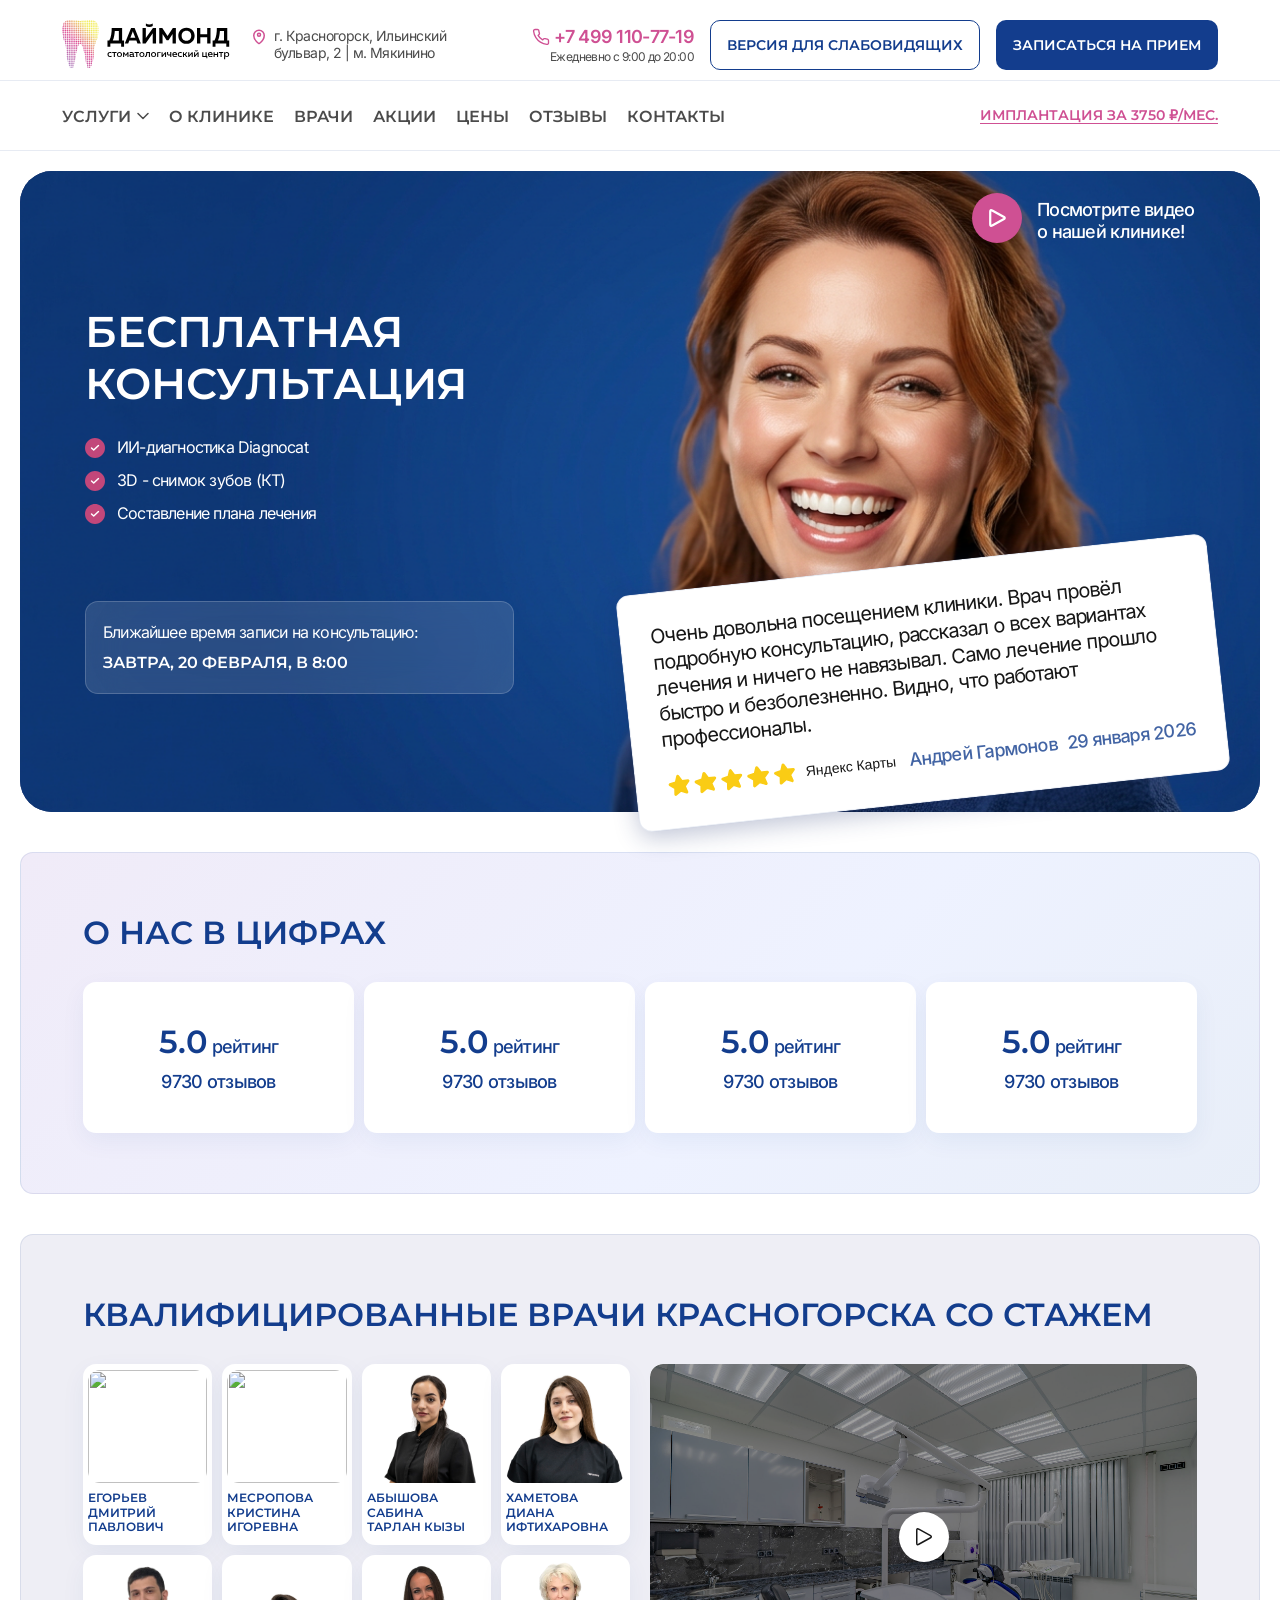
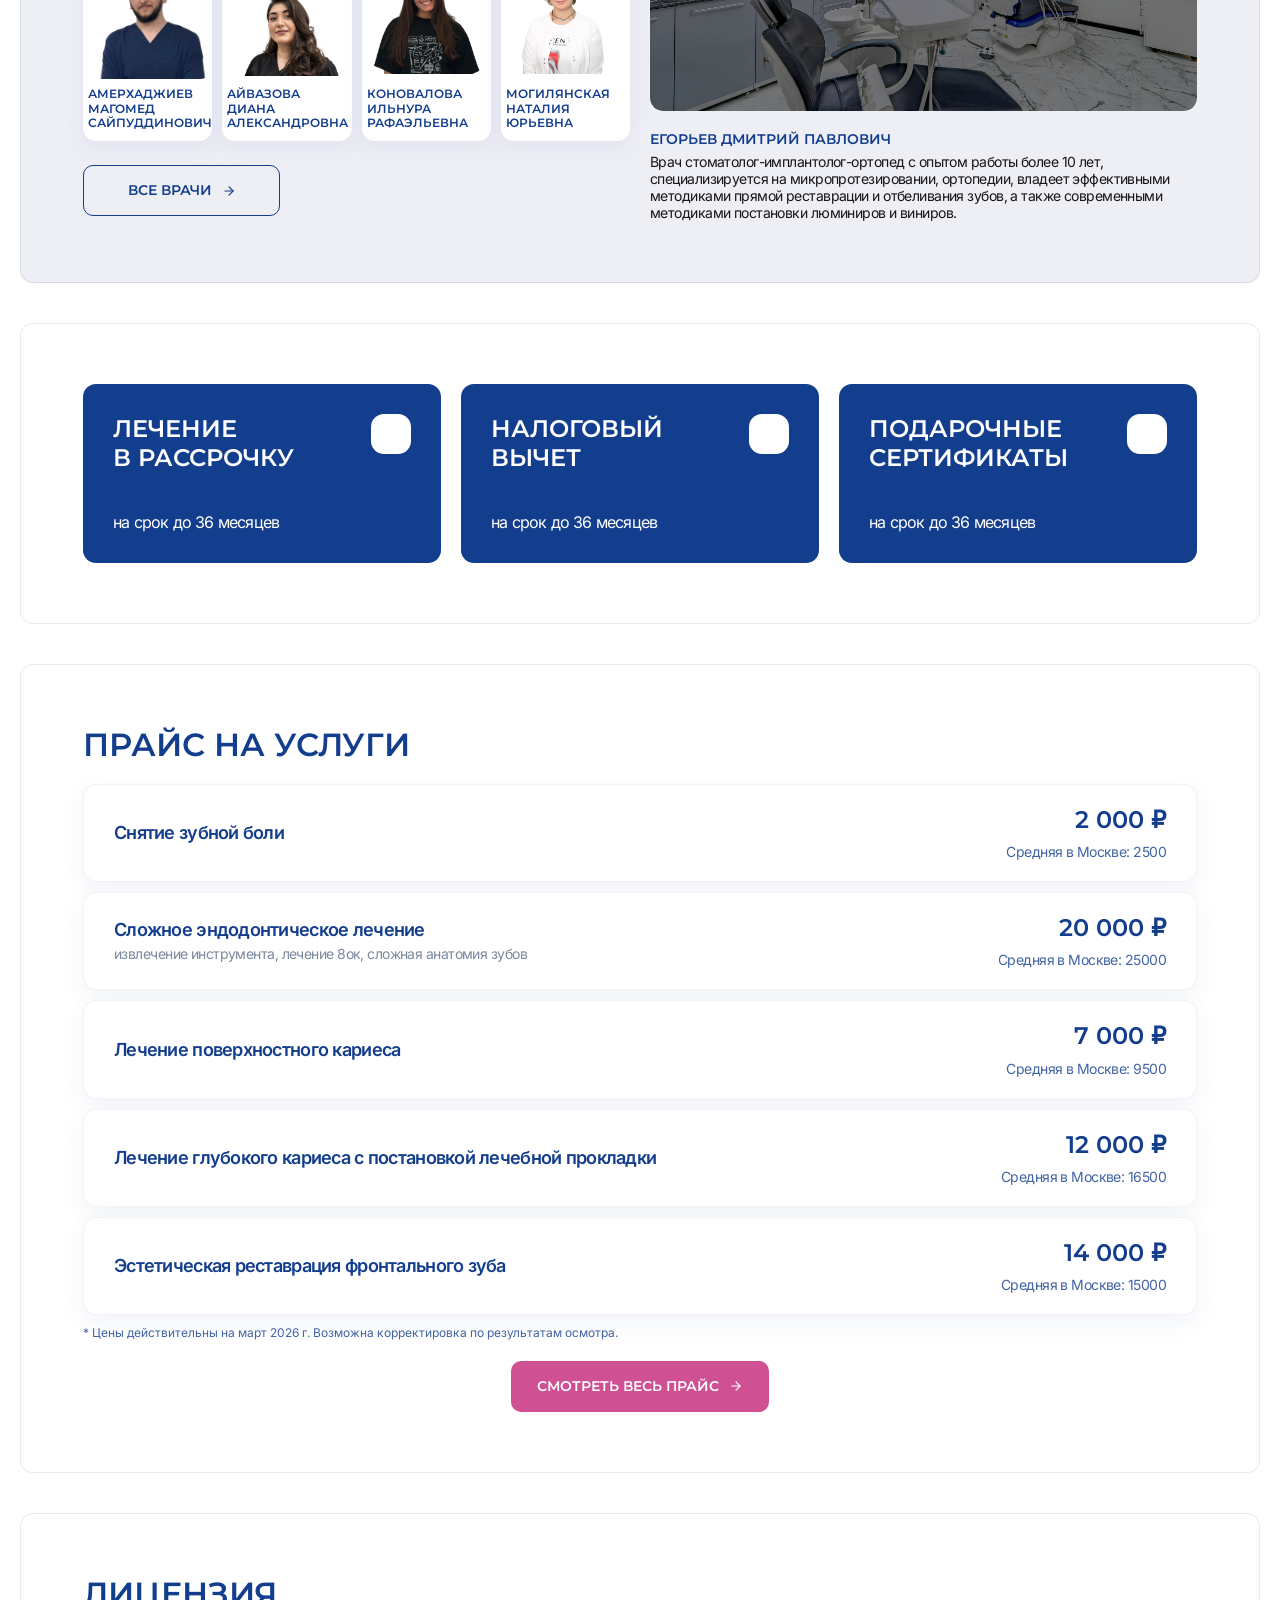
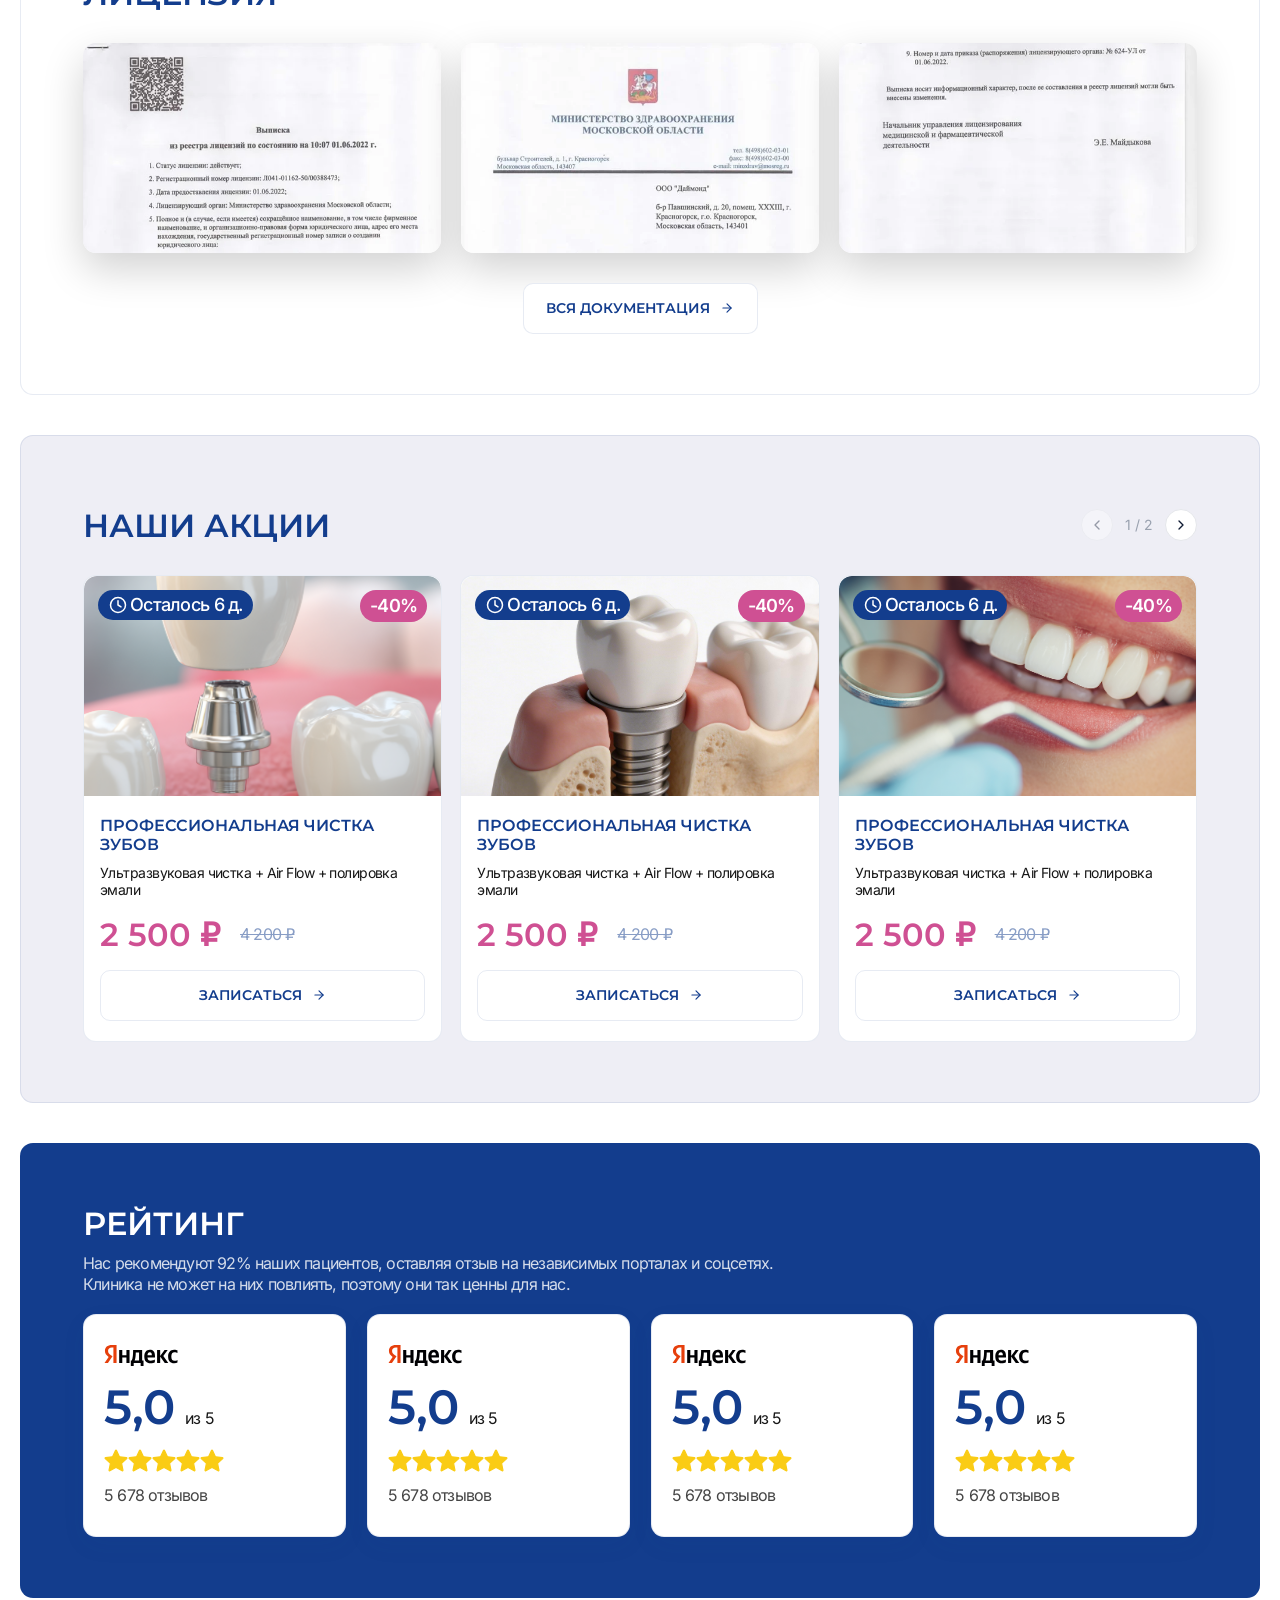
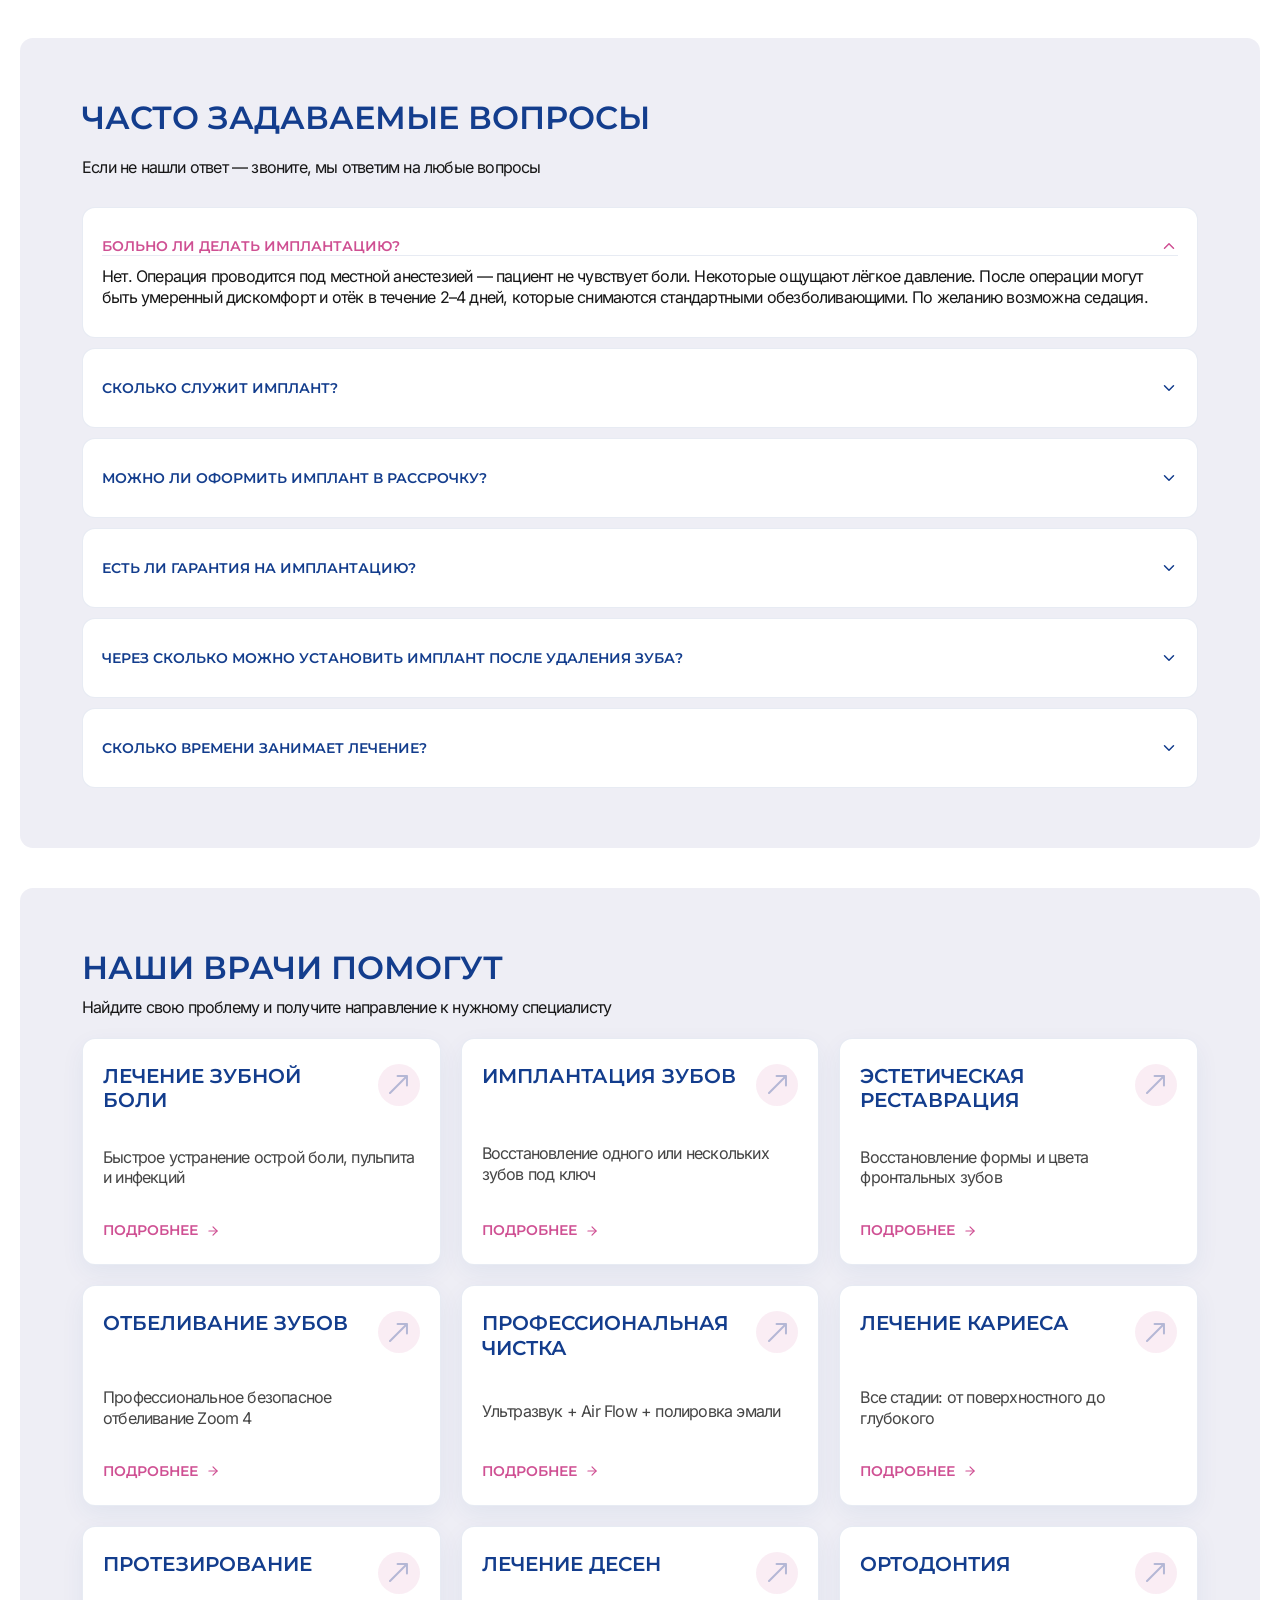
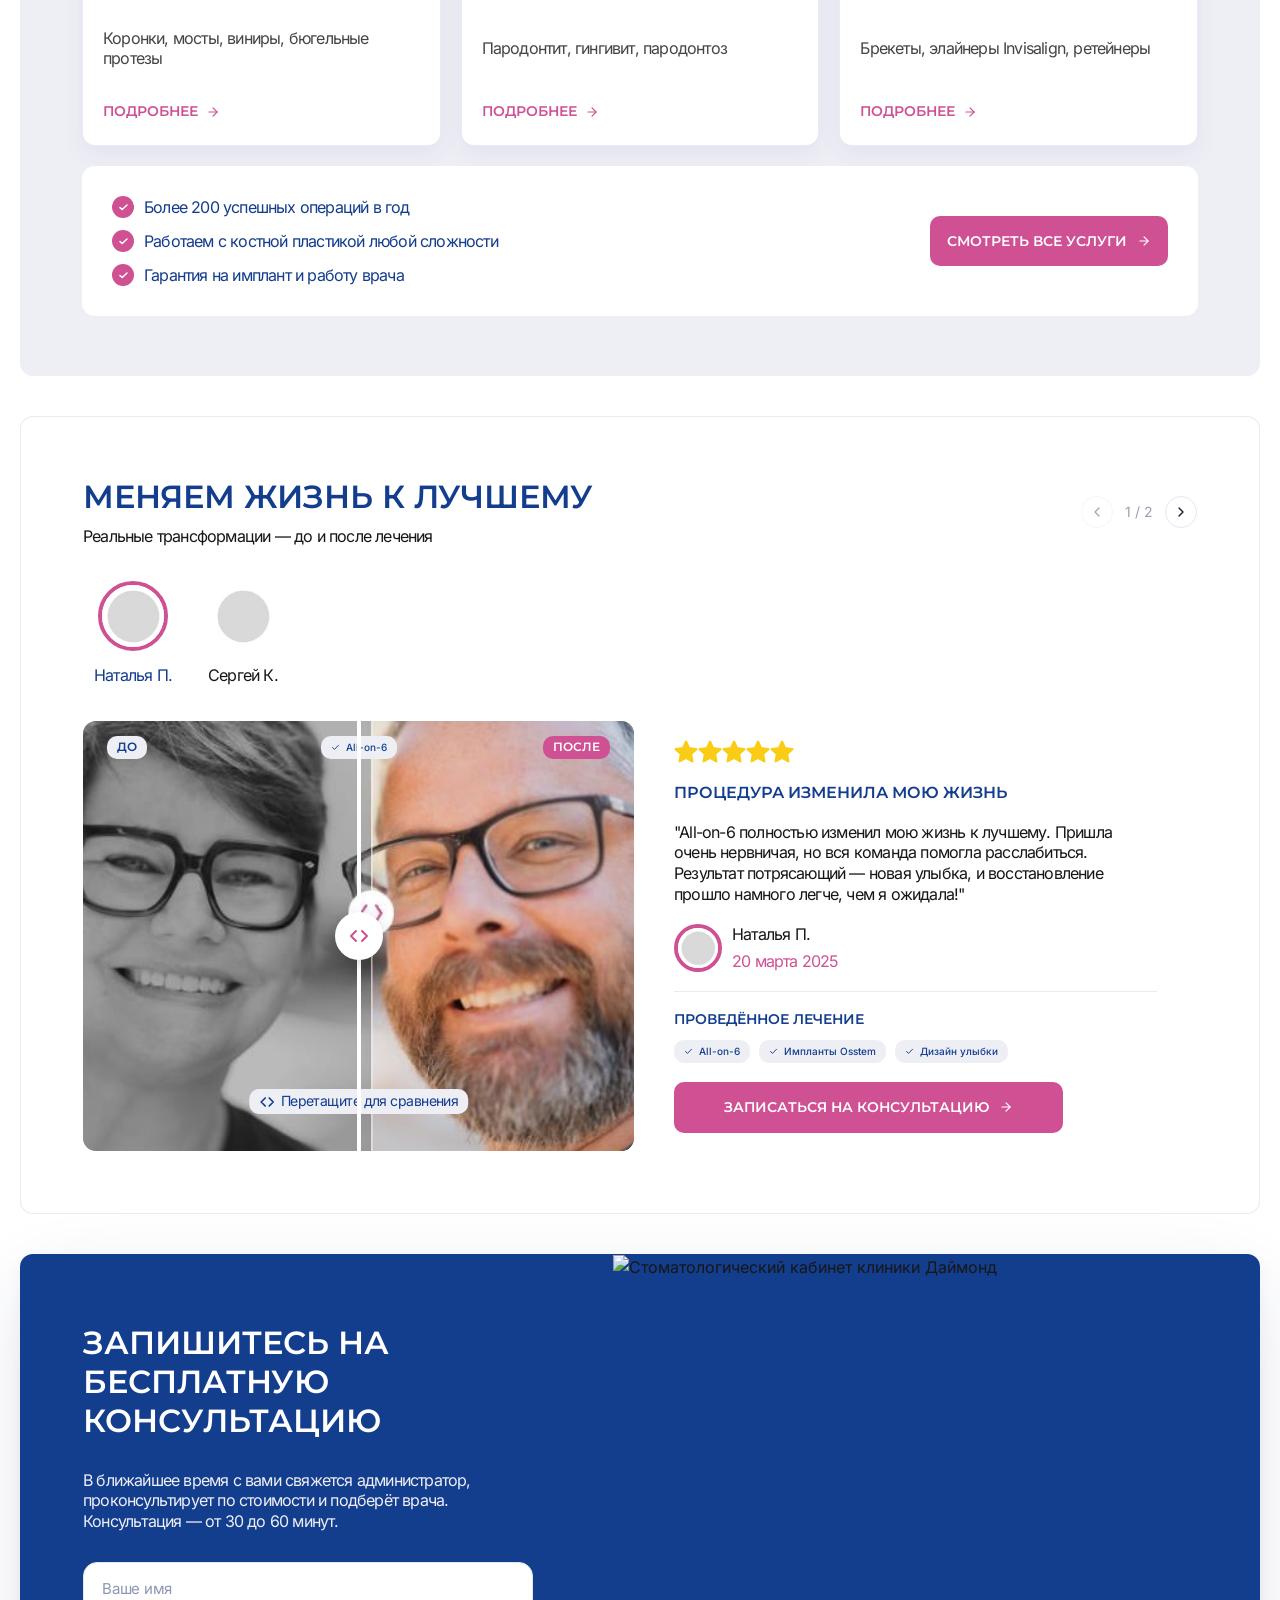
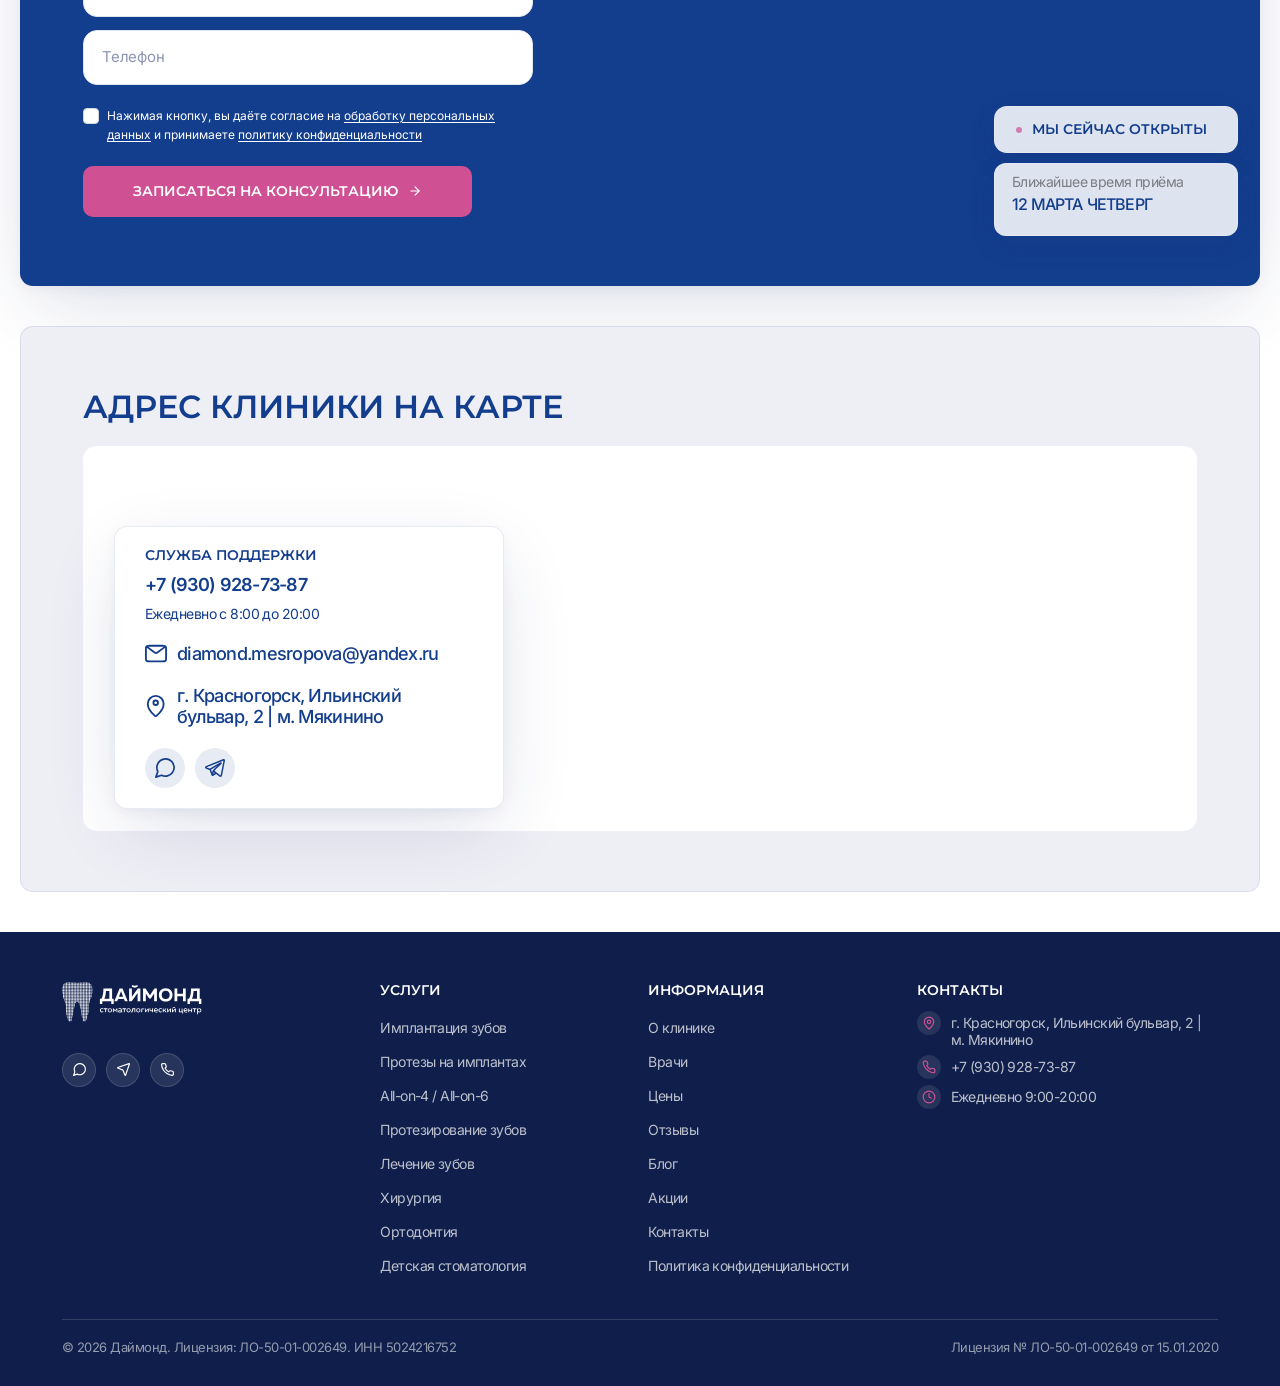
==== commit c9e2df6a: "Another changes" ====
--- a/index.html
+++ b/index.html
@@ -213,11 +213,11 @@
                         <div class="mega-menu__columns">
                           <div class="mega-menu__column">
                             <ul class="mega-menu__list mega-menu__list--primary">
-                              <li><a href="/services/implantation-turnkey.html">Имплантация зубов под ключ</a></li>
+                              <li><a href="./services/implantation-turnkey.html">Имплантация зубов под ключ</a></li>
                             </ul>
                             <h4 class="mega-menu__subtitle">Виды имплантации</h4>
                             <ul class="mega-menu__list">
-                              <li><a href="/services/odnomomentnaya-implantatsiya.html">Одномоментная имплантация</a></li>
+                              <li><a href="./services/odnomomentnaya-implantatsiya.html">Одномоментная имплантация</a></li>
                               <li><a href="/services/one-stage">Одноэтапная имплантация</a></li>
                               <li><a href="/services/two-stage">Двухэтапная имплантация</a></li>
                               <li><a href="/services/no-bone-graft">Имплантация без костной пластики</a></li>
@@ -499,7 +499,7 @@
                 </div>
               </li>
               <li class="header__nav-item"><a class="header__nav-link" href="#clinic">О клинике</a></li>
-              <li class="header__nav-item"><a class="header__nav-link" href="/doctors/vrachi.html">Врачи</a></li>
+              <li class="header__nav-item"><a class="header__nav-link" href="./doctors/vrachi.html">Врачи</a></li>
               <li class="header__nav-item"><a class="header__nav-link" href="#offers">Акции</a></li>
               <li class="header__nav-item"><a class="header__nav-link" href="#prices">Цены</a></li>
               <li class="header__nav-item"><a class="header__nav-link" href="#reviews">Отзывы</a></li>
@@ -1333,9 +1333,9 @@
         </div>
       </section>
 
-      <section class="faq" aria-labelledby="faq-title">
-        <div class="faq__inner">
-          <header class="faq__head">
+      <div class="faq-page-wrap">
+      <section class="faq" id="faq" aria-labelledby="faq-title">
+        <header class="faq__head">
             <!-- ACF: faq_title -->
             <h2 class="faq__title" id="faq-title">Часто задаваемые вопросы</h2>
             <!-- ACF: faq_intro -->
@@ -1345,17 +1345,17 @@
           <!-- ACF: faq_items (Repeater) -->
           <ul class="faq__list">
             <!-- ACF: faq_items > item 1 -->
-            <li class="faq-item">
-              <details class="faq-item__details" name="faq" open>
-                <summary class="faq-item__summary">
-                  <span class="faq-item__question"><!-- question -->Больно ли делать имплантацию?</span>
-                  <span class="faq-item__icon" aria-hidden="true">
+            <li class="faq__item">
+              <details class="faq__details" name="faq" open>
+                <summary class="faq__summary">
+                  <span class="faq__question"><!-- question -->Больно ли делать имплантацию?</span>
+                  <span class="faq__icon" aria-hidden="true">
                     <svg width="18" height="18" viewBox="0 0 18 18" fill="none" focusable="false" xmlns="http://www.w3.org/2000/svg">
                       <path d="M4.5 6.75 9 11.25l4.5-4.5" stroke="currentColor" stroke-width="1.5" stroke-linecap="round" stroke-linejoin="round"/>
                     </svg>
                   </span>
                 </summary>
-                <div class="faq-item__answer">
+                <div class="faq__answer">
                   <!-- answer (Wysiwyg) -->
                   <p>Нет. Операция проводится под местной анестезией — пациент не чувствует боли. Некоторые ощущают лёгкое давление. После операции могут быть умеренный дискомфорт и отёк в течение 2–4 дней, которые снимаются стандартными обезболивающими. По желанию возможна седация.</p>
                 </div>
@@ -1363,17 +1363,17 @@
             </li>
 
             <!-- ACF: faq_items > item 2 -->
-            <li class="faq-item">
-              <details class="faq-item__details" name="faq">
-                <summary class="faq-item__summary">
-                  <span class="faq-item__question"><!-- question -->Сколько служит имплант?</span>
-                  <span class="faq-item__icon" aria-hidden="true">
+            <li class="faq__item">
+              <details class="faq__details" name="faq">
+                <summary class="faq__summary">
+                  <span class="faq__question"><!-- question -->Сколько служит имплант?</span>
+                  <span class="faq__icon" aria-hidden="true">
                     <svg width="18" height="18" viewBox="0 0 18 18" fill="none" focusable="false" xmlns="http://www.w3.org/2000/svg">
                       <path d="M4.5 6.75 9 11.25l4.5-4.5" stroke="currentColor" stroke-width="1.5" stroke-linecap="round" stroke-linejoin="round"/>
                     </svg>
                   </span>
                 </summary>
-                <div class="faq-item__answer">
+                <div class="faq__answer">
                   <!-- answer (Wysiwyg) -->
                   <p>При правильной установке, регулярной гигиене и профилактических осмотрах имплант может служить многие годы. Точный прогноз врач даст после диагностики и оценки состояния костной ткани.</p>
                 </div>
@@ -1381,17 +1381,17 @@
             </li>
 
             <!-- ACF: faq_items > item 3 -->
-            <li class="faq-item">
-              <details class="faq-item__details" name="faq">
-                <summary class="faq-item__summary">
-                  <span class="faq-item__question"><!-- question -->Можно ли оформить имплант в рассрочку?</span>
-                  <span class="faq-item__icon" aria-hidden="true">
+            <li class="faq__item">
+              <details class="faq__details" name="faq">
+                <summary class="faq__summary">
+                  <span class="faq__question"><!-- question -->Можно ли оформить имплант в рассрочку?</span>
+                  <span class="faq__icon" aria-hidden="true">
                     <svg width="18" height="18" viewBox="0 0 18 18" fill="none" focusable="false" xmlns="http://www.w3.org/2000/svg">
                       <path d="M4.5 6.75 9 11.25l4.5-4.5" stroke="currentColor" stroke-width="1.5" stroke-linecap="round" stroke-linejoin="round"/>
                     </svg>
                   </span>
                 </summary>
-                <div class="faq-item__answer">
+                <div class="faq__answer">
                   <!-- answer (Wysiwyg) -->
                   <p>Да, лечение можно оплатить в рассрочку. Администратор расскажет о доступных вариантах и поможет подобрать удобный график платежей.</p>
                 </div>
@@ -1399,17 +1399,17 @@
             </li>
 
             <!-- ACF: faq_items > item 4 -->
-            <li class="faq-item">
-              <details class="faq-item__details" name="faq">
-                <summary class="faq-item__summary">
-                  <span class="faq-item__question"><!-- question -->Есть ли гарантия на имплантацию?</span>
-                  <span class="faq-item__icon" aria-hidden="true">
+            <li class="faq__item">
+              <details class="faq__details" name="faq">
+                <summary class="faq__summary">
+                  <span class="faq__question"><!-- question -->Есть ли гарантия на имплантацию?</span>
+                  <span class="faq__icon" aria-hidden="true">
                     <svg width="18" height="18" viewBox="0 0 18 18" fill="none" focusable="false" xmlns="http://www.w3.org/2000/svg">
                       <path d="M4.5 6.75 9 11.25l4.5-4.5" stroke="currentColor" stroke-width="1.5" stroke-linecap="round" stroke-linejoin="round"/>
                     </svg>
                   </span>
                 </summary>
-                <div class="faq-item__answer">
+                <div class="faq__answer">
                   <!-- answer (Wysiwyg) -->
                   <p>Гарантийные условия зависят от выбранной системы имплантов и соблюдения рекомендаций врача. Все условия фиксируются в плане лечения до начала работ.</p>
                 </div>
@@ -1417,17 +1417,17 @@
             </li>
 
             <!-- ACF: faq_items > item 5 -->
-            <li class="faq-item">
-              <details class="faq-item__details" name="faq">
-                <summary class="faq-item__summary">
-                  <span class="faq-item__question"><!-- question -->Через сколько можно установить имплант после удаления зуба?</span>
-                  <span class="faq-item__icon" aria-hidden="true">
+            <li class="faq__item">
+              <details class="faq__details" name="faq">
+                <summary class="faq__summary">
+                  <span class="faq__question"><!-- question -->Через сколько можно установить имплант после удаления зуба?</span>
+                  <span class="faq__icon" aria-hidden="true">
                     <svg width="18" height="18" viewBox="0 0 18 18" fill="none" focusable="false" xmlns="http://www.w3.org/2000/svg">
                       <path d="M4.5 6.75 9 11.25l4.5-4.5" stroke="currentColor" stroke-width="1.5" stroke-linecap="round" stroke-linejoin="round"/>
                     </svg>
                   </span>
                 </summary>
-                <div class="faq-item__answer">
+                <div class="faq__answer">
                   <!-- answer (Wysiwyg) -->
                   <p>Иногда имплант можно установить сразу после удаления зуба, но чаще требуется период заживления. Решение принимается после осмотра и 3D-диагностики.</p>
                 </div>
@@ -1435,25 +1435,25 @@
             </li>
 
             <!-- ACF: faq_items > item 6 -->
-            <li class="faq-item">
-              <details class="faq-item__details" name="faq">
-                <summary class="faq-item__summary">
-                  <span class="faq-item__question"><!-- question -->Сколько времени занимает лечение?</span>
-                  <span class="faq-item__icon" aria-hidden="true">
+            <li class="faq__item">
+              <details class="faq__details" name="faq">
+                <summary class="faq__summary">
+                  <span class="faq__question"><!-- question -->Сколько времени занимает лечение?</span>
+                  <span class="faq__icon" aria-hidden="true">
                     <svg width="18" height="18" viewBox="0 0 18 18" fill="none" focusable="false" xmlns="http://www.w3.org/2000/svg">
                       <path d="M4.5 6.75 9 11.25l4.5-4.5" stroke="currentColor" stroke-width="1.5" stroke-linecap="round" stroke-linejoin="round"/>
                     </svg>
                   </span>
                 </summary>
-                <div class="faq-item__answer">
+                <div class="faq__answer">
                   <!-- answer (Wysiwyg) -->
                   <p>Сроки зависят от объёма лечения, необходимости костной пластики и выбранного протокола. После диагностики врач составит поэтапный план с ориентировочными датами.</p>
                 </div>
               </details>
             </li>
           </ul>
-        </div>
       </section>
+      </div>
 
       <section class="services" id="services" aria-labelledby="services-title">
         <div class="services__inner">
--- a/css/blocks/faq.css
+++ b/css/blocks/faq.css
@@ -5,6 +5,23 @@
   padding: 60px 62px;
   border-radius: var(--radius-m);
   background: var(--color-doctors-bg);
+}
+
+/* Главная: ширина как у rating / services (контент — max 1440px + боковые отступы) */
+.faq-page-wrap {
+  display: flex;
+  justify-content: center;
+  width: 100%;
+  margin-top: 40px;
+  padding: 0 20px;
+  box-sizing: border-box;
+  background: var(--color-bg);
+}
+
+.faq-page-wrap .faq {
+  flex: 0 1 auto;
+  width: min(100%, var(--container-max));
+  box-sizing: border-box;
 }
 
 .faq__head {
@@ -182,6 +199,11 @@
 }
 
 @media (max-width: 767px) {
+  .faq-page-wrap {
+    margin-top: 30px;
+    padding: 0 var(--container-padding-mobile-fluid);
+  }
+
   .faq {
     padding: 30px 16px;
   }
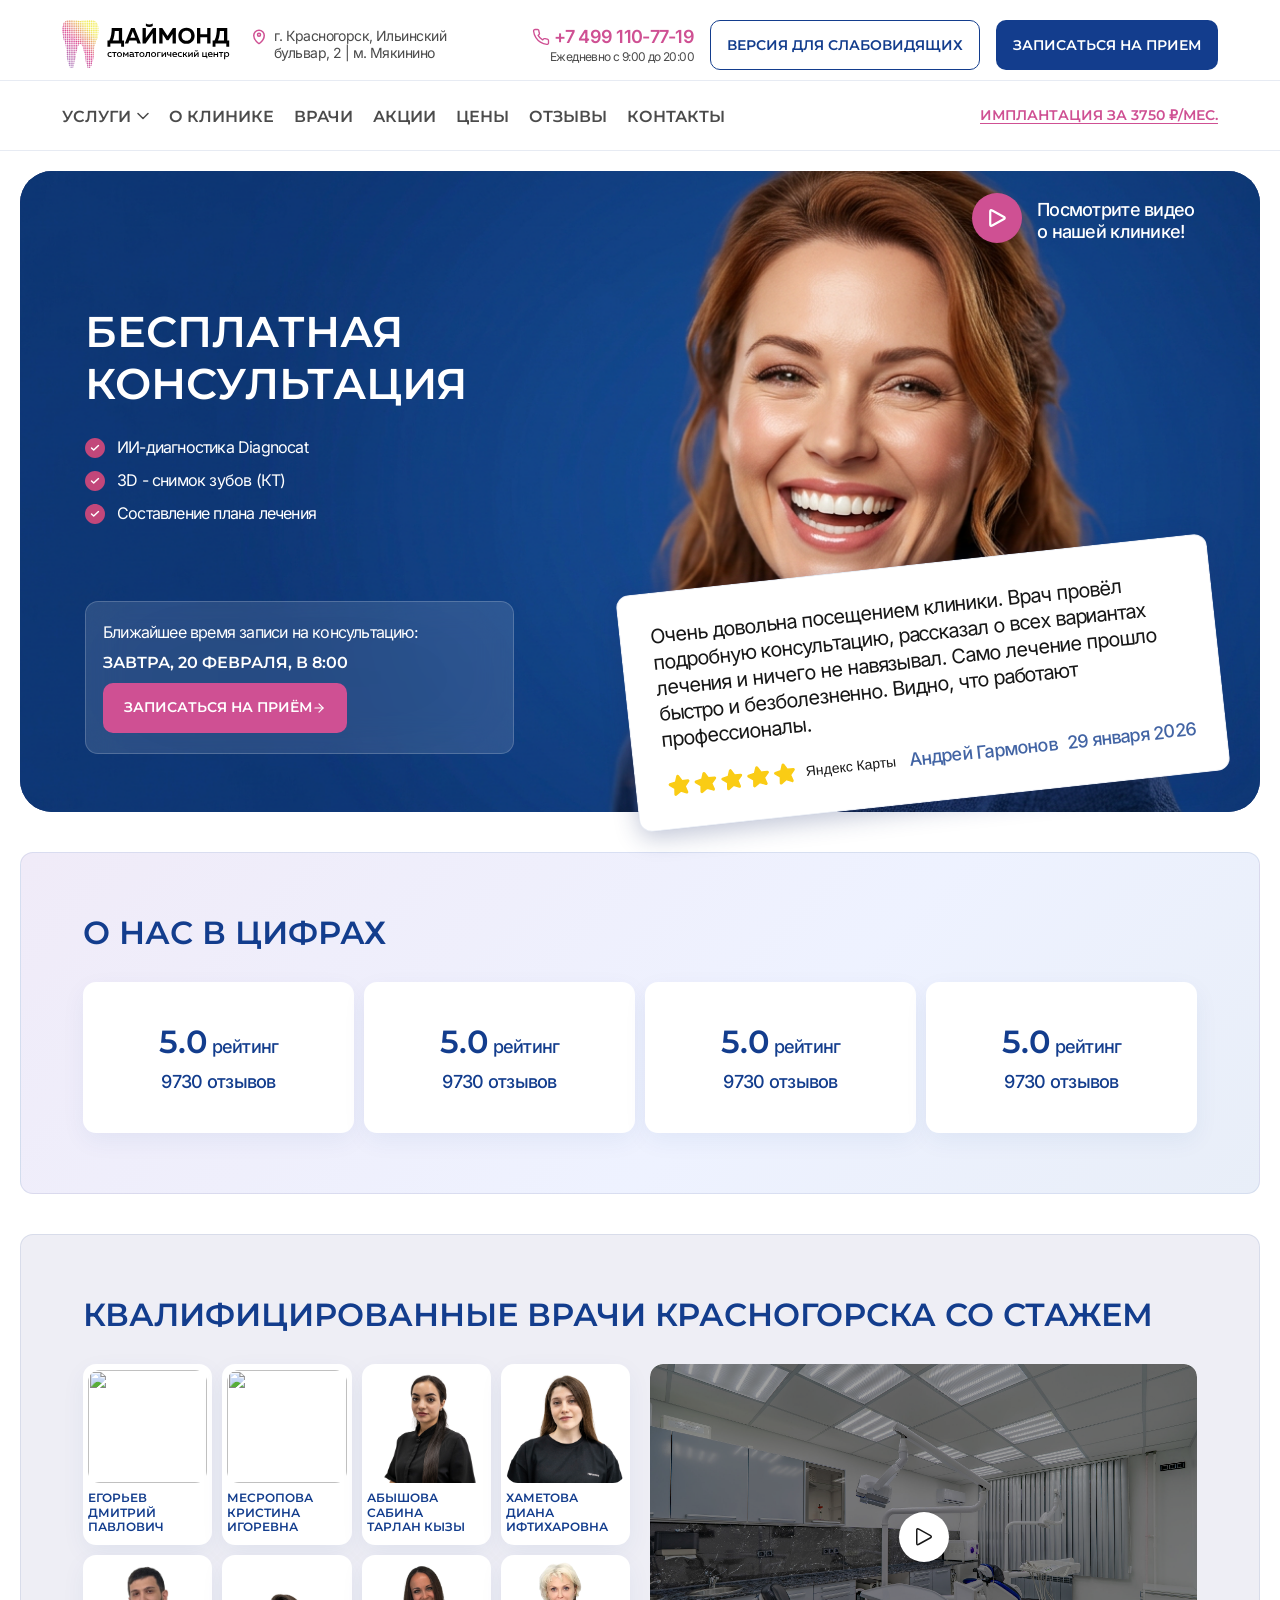
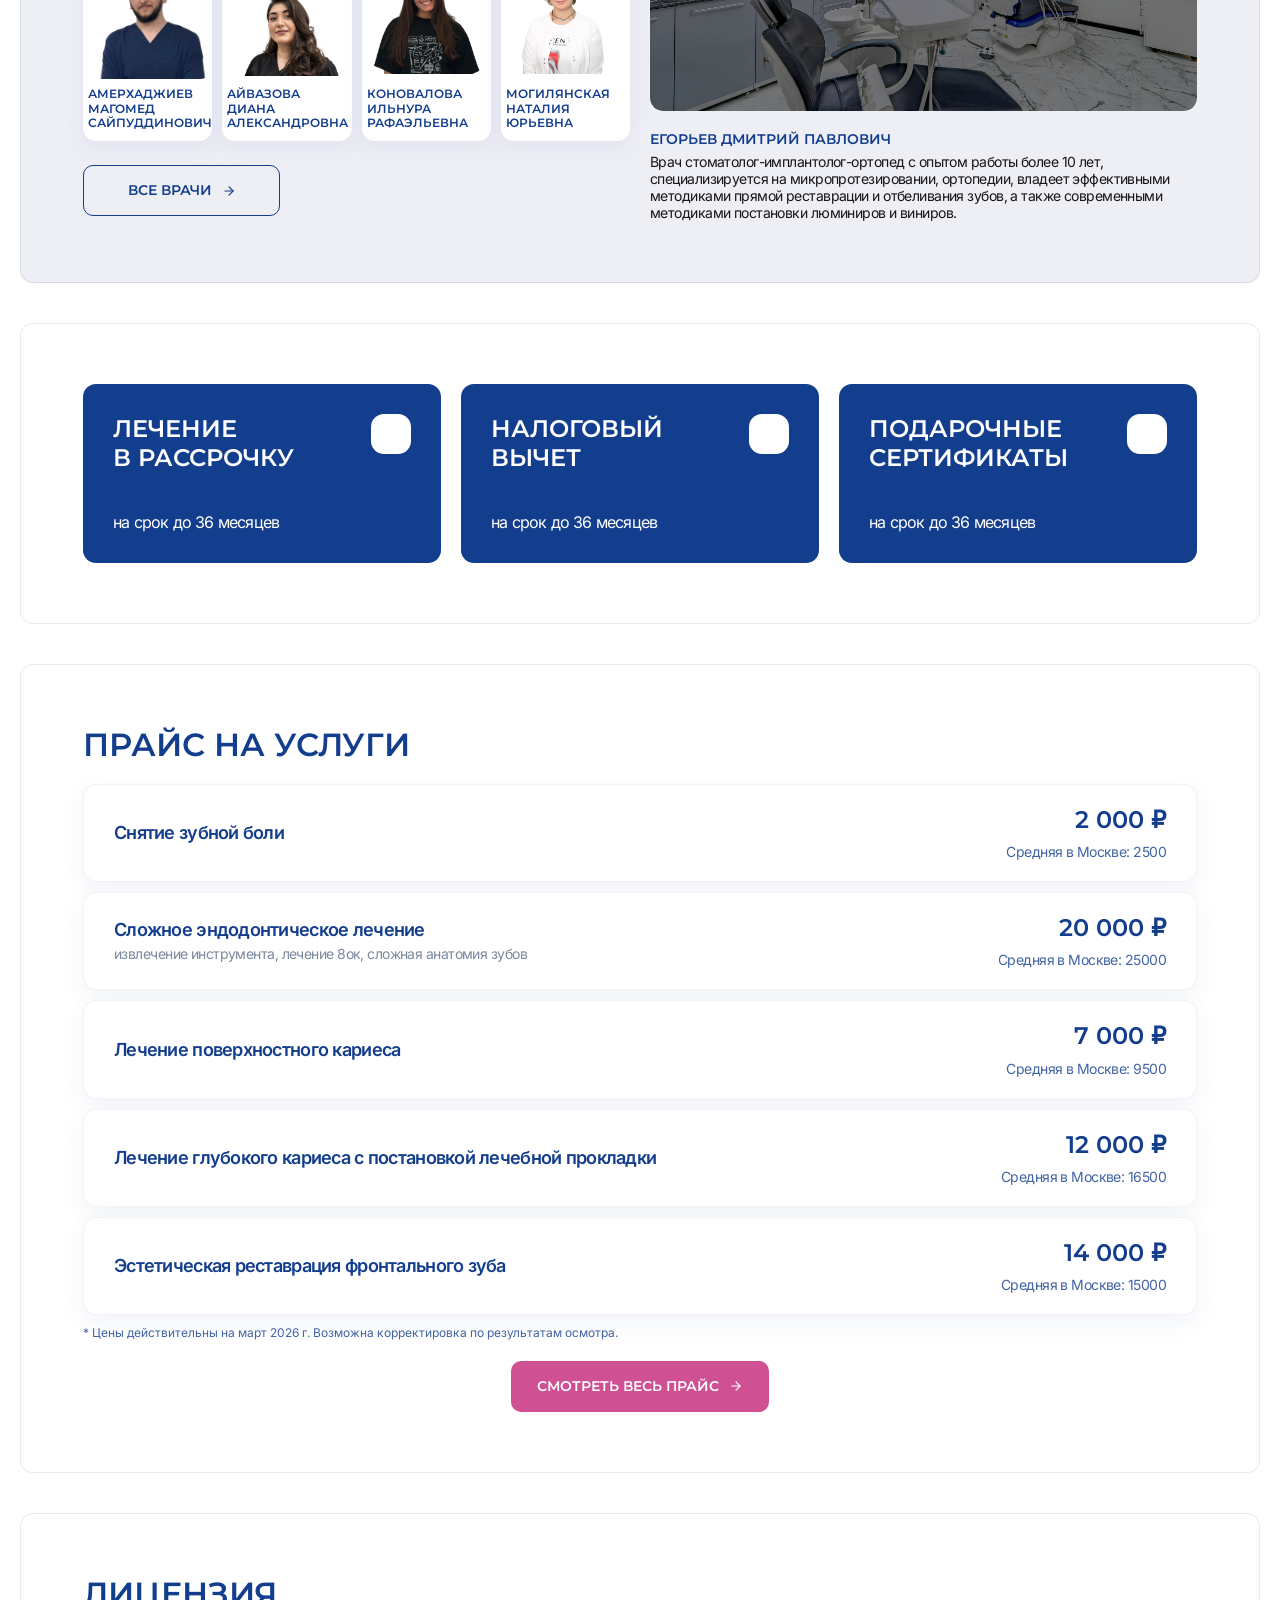
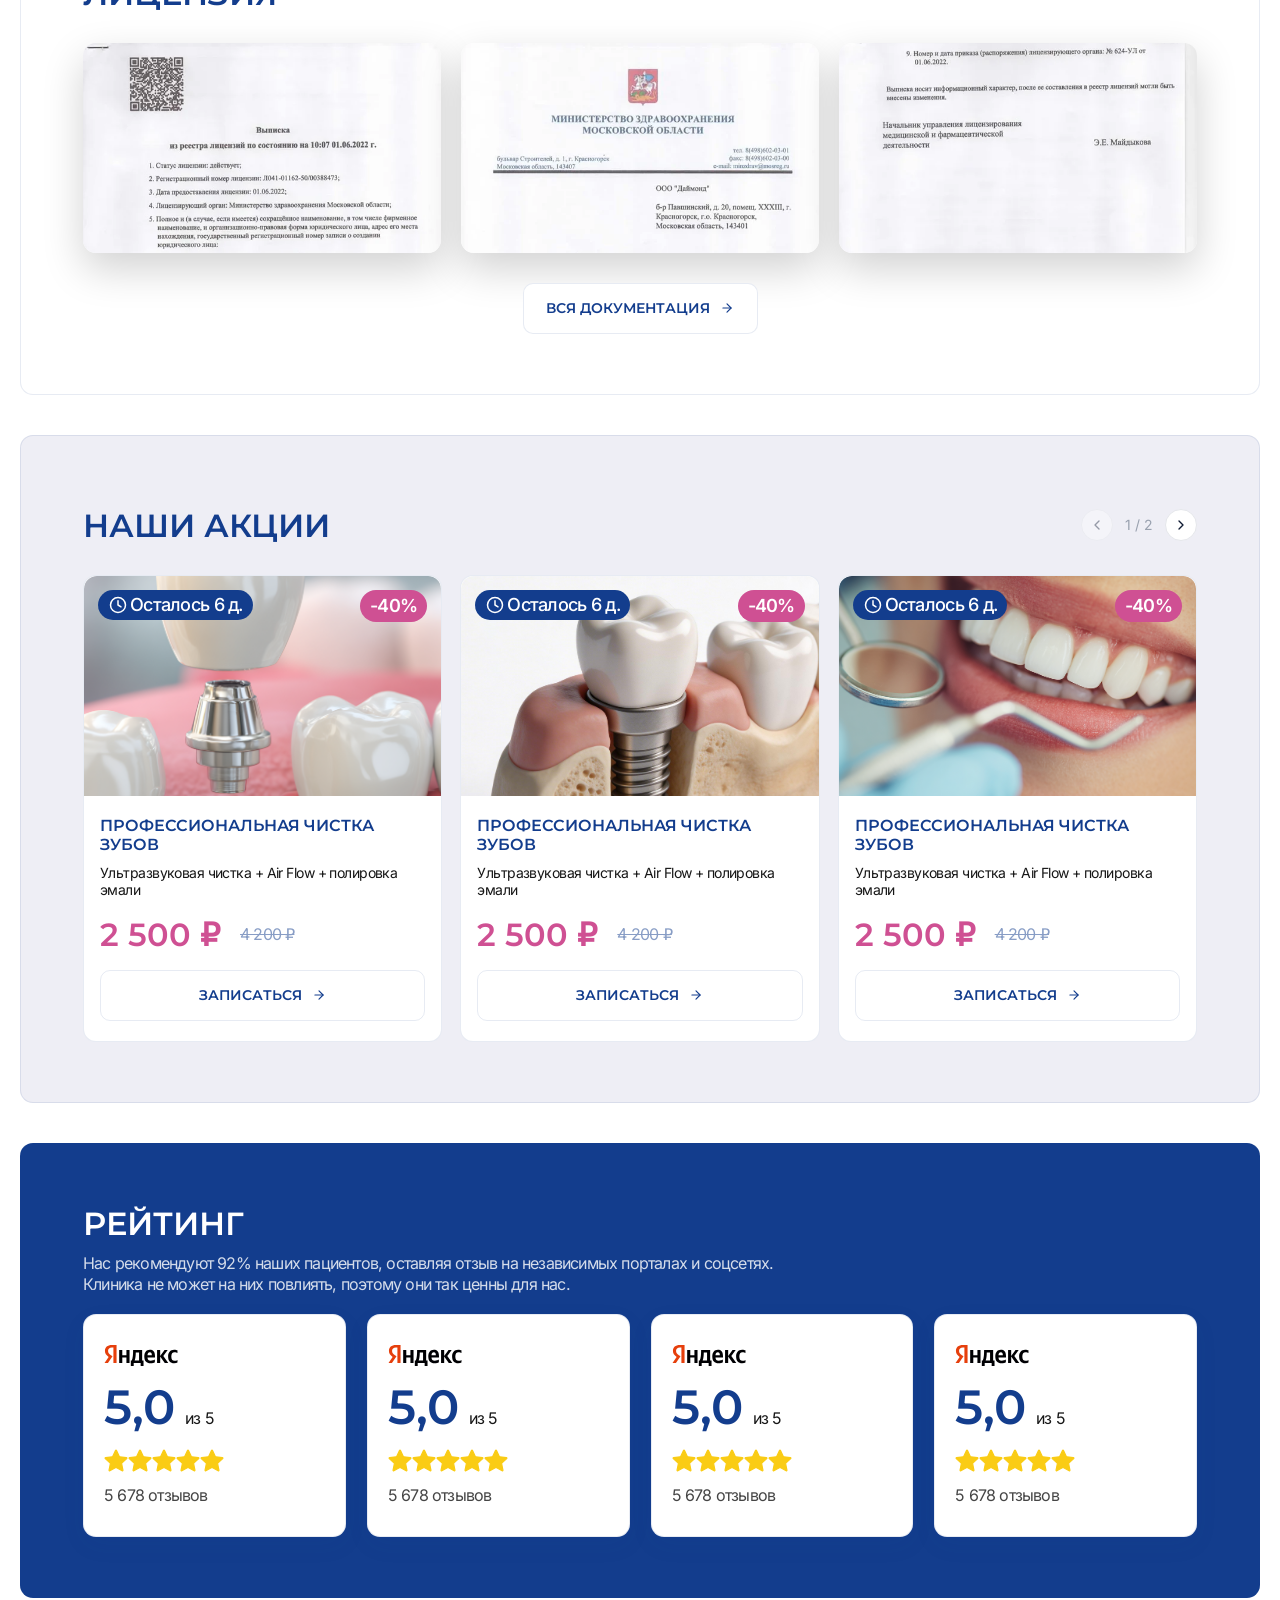
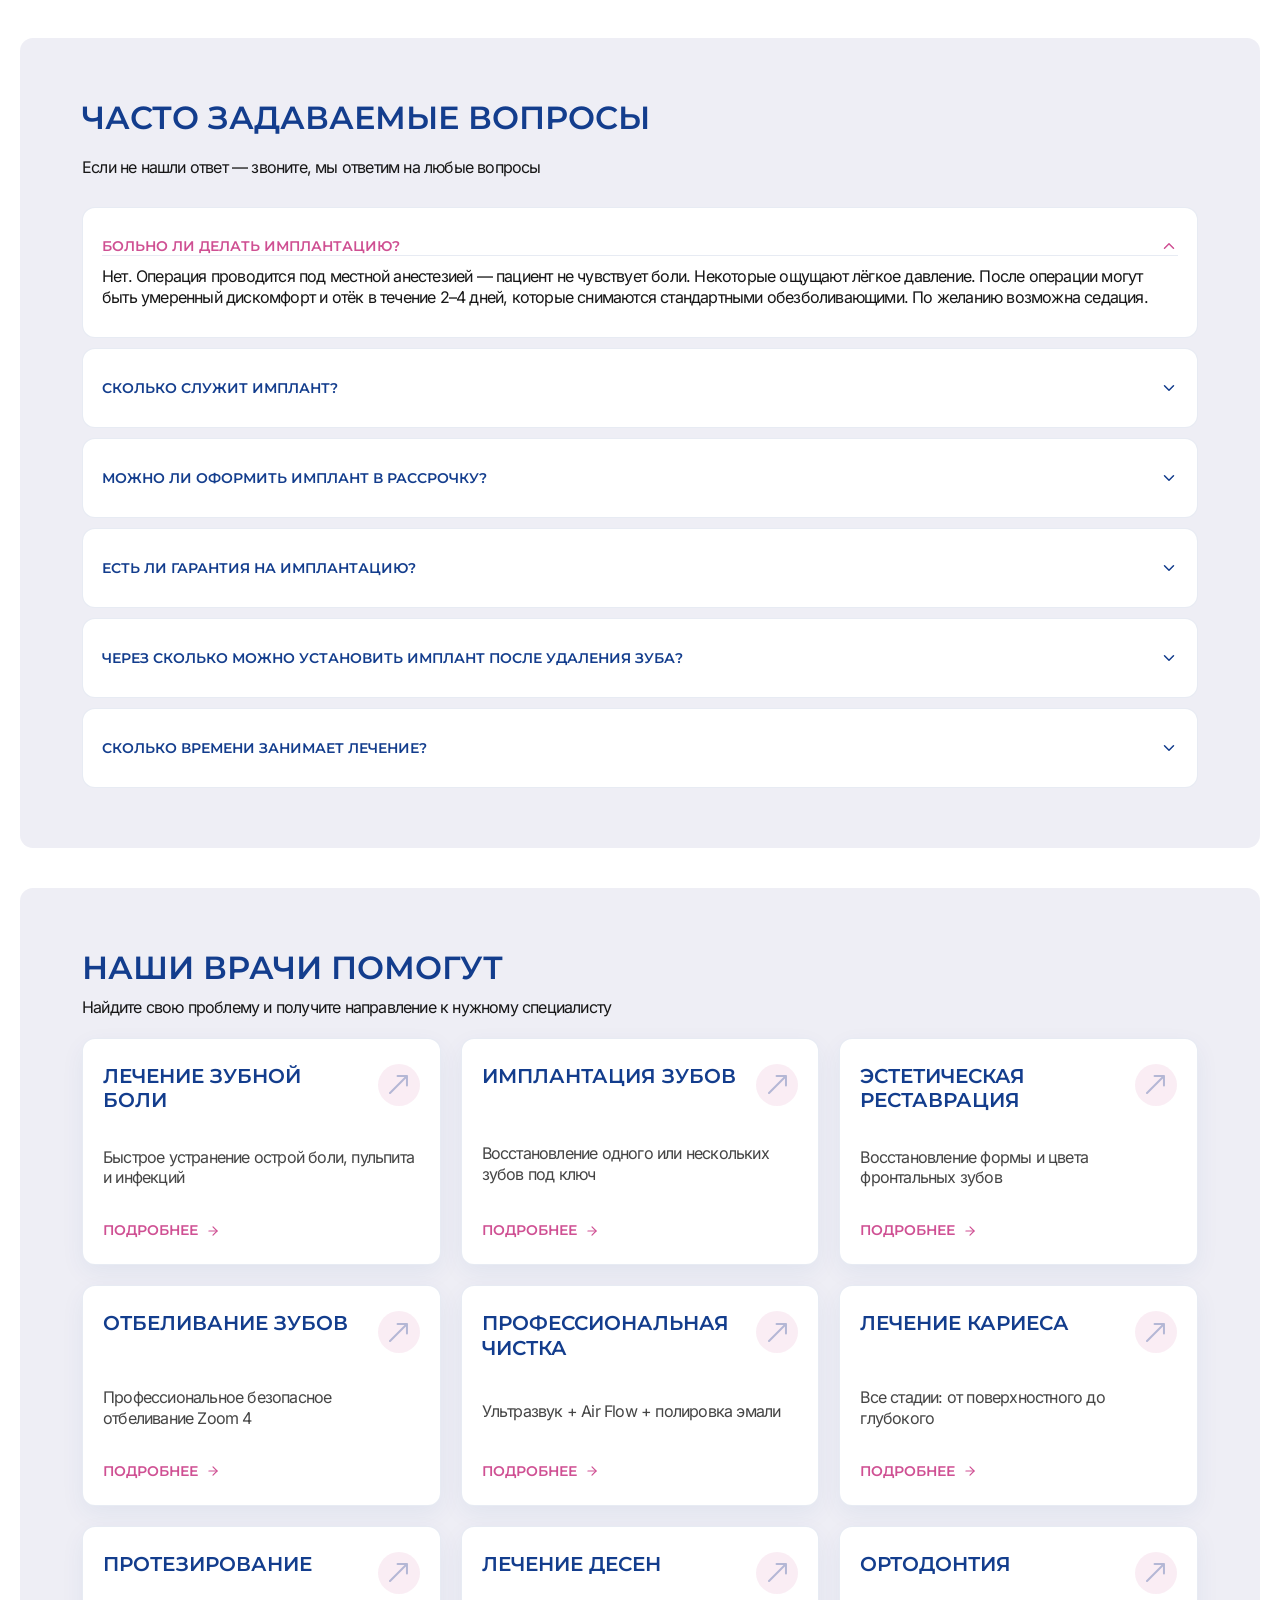
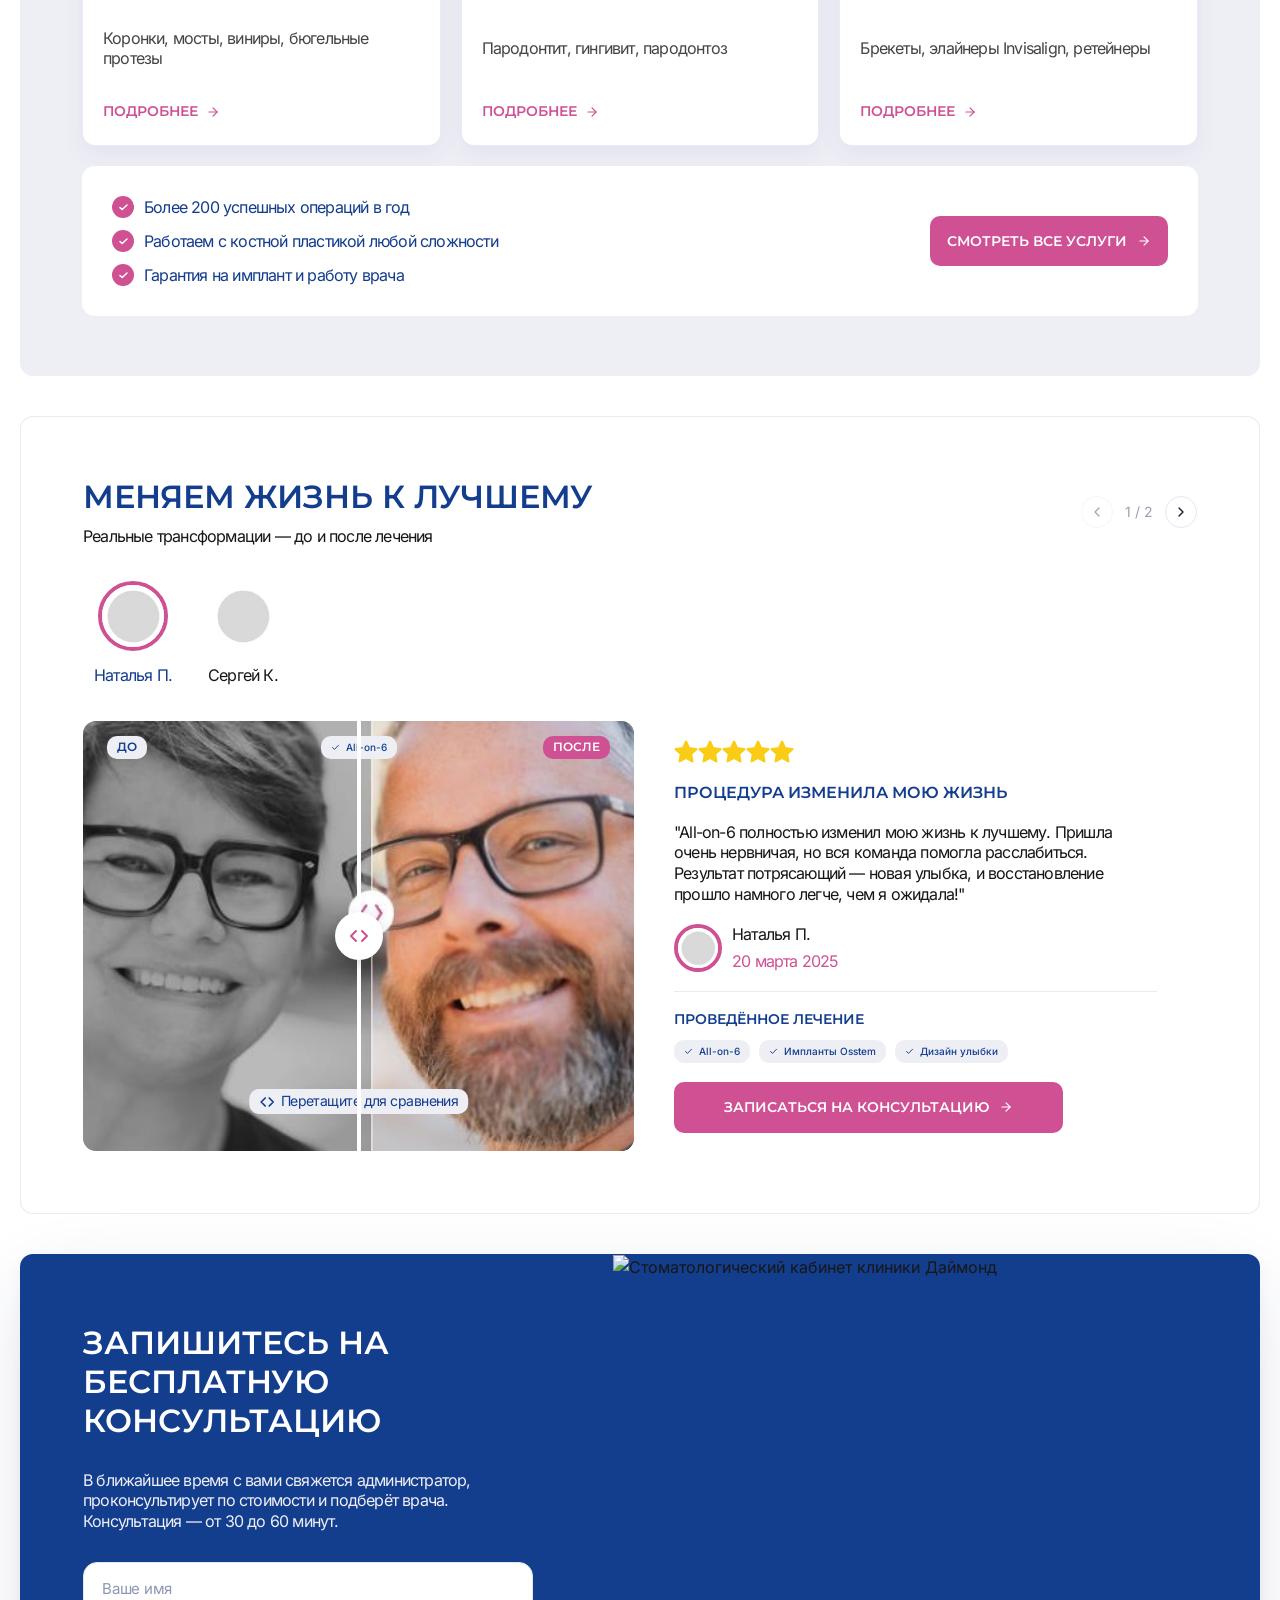
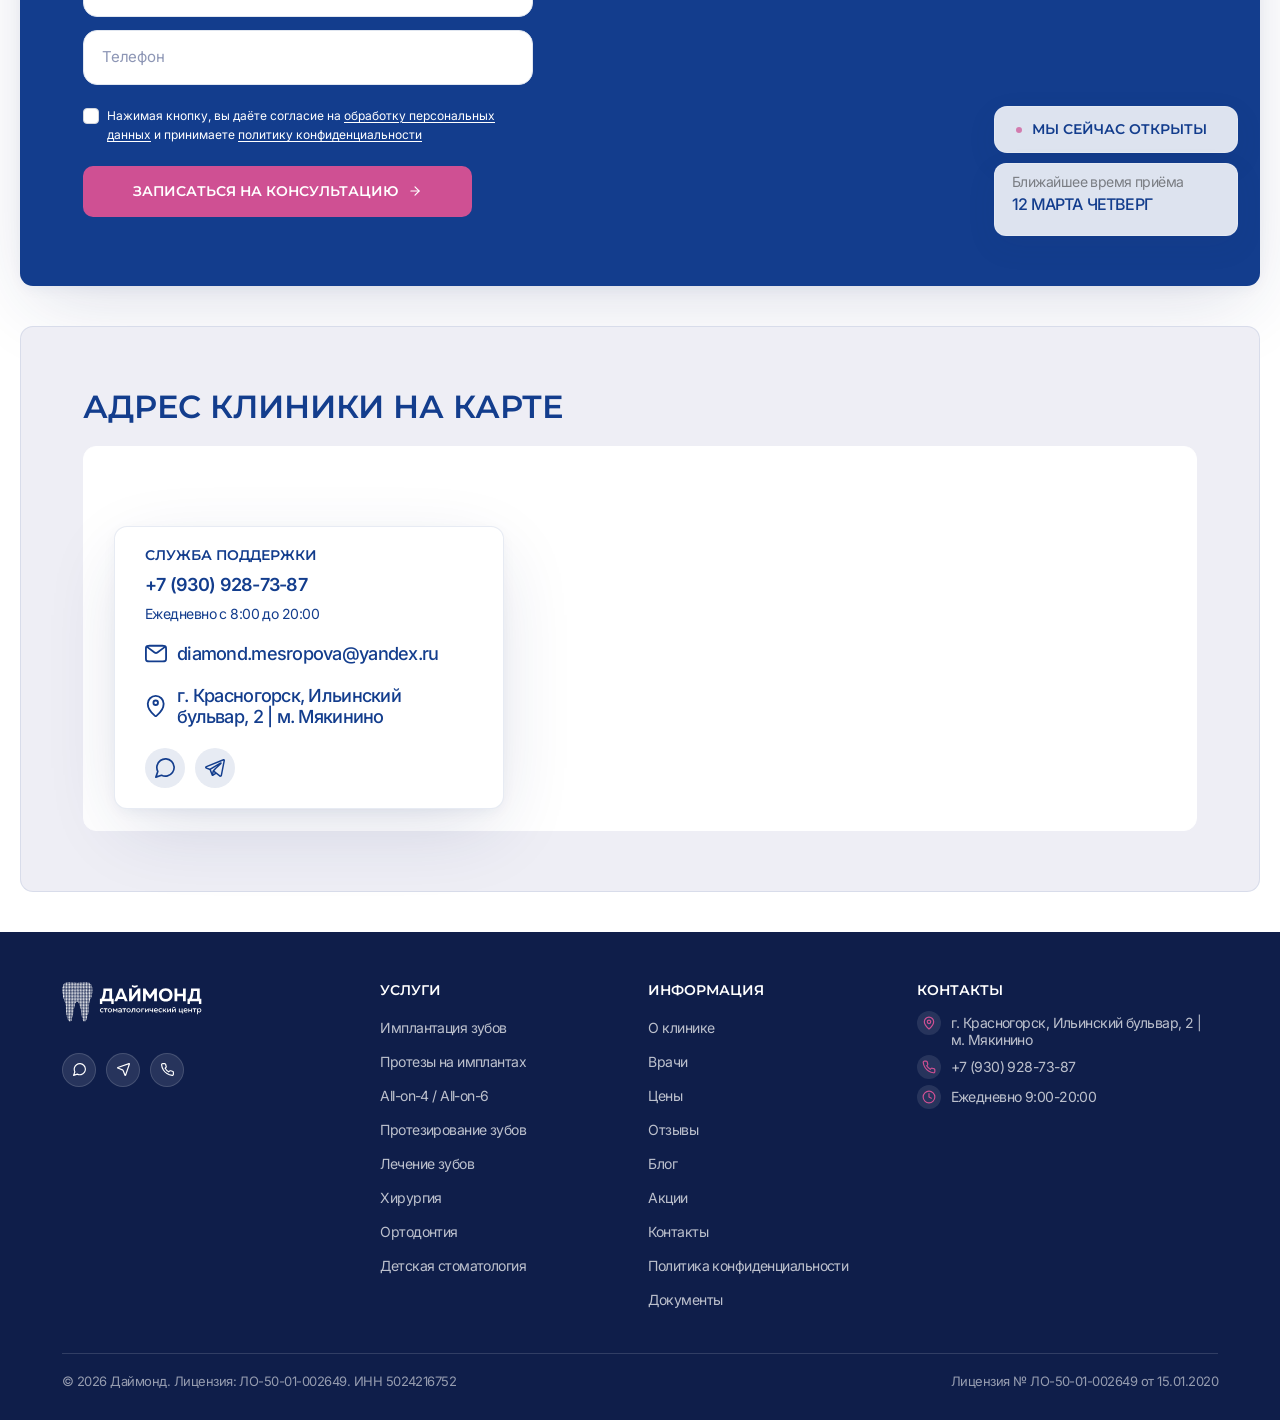
==== commit 9c45e3e7: "Another changes with files" ====
--- a/index.html
+++ b/index.html
@@ -10,6 +10,7 @@
     <link rel="stylesheet" href="css/blocks/header.css">
     <link rel="stylesheet" href="css/blocks/mega-menu.css">
     <link rel="stylesheet" href="css/blocks/hero.css">
+    <link rel="stylesheet" href="css/blocks/service-hero.css">
     <link rel="stylesheet" href="css/blocks/stats.css">
     <link rel="stylesheet" href="css/blocks/doctors.css">
     <link rel="stylesheet" href="css/blocks/finance.css">
@@ -17,6 +18,7 @@
     <link rel="stylesheet" href="css/blocks/license.css">
     <link rel="stylesheet" href="css/blocks/promo.css">
     <link rel="stylesheet" href="css/blocks/rating.css">
+    <link rel="stylesheet" href="css/components/accordion.css">
     <link rel="stylesheet" href="css/blocks/faq.css">
     <link rel="stylesheet" href="css/blocks/services.css">
     <link rel="stylesheet" href="css/blocks/transformations.css">
@@ -597,6 +599,13 @@
             <div class="hero__appointment">
               <span class="hero__appointment-label">Ближайшее время записи на консультацию:</span>
               <time class="hero__appointment-value" datetime="2026-02-20T08:00">Завтра, 20 февраля, в 8:00</time>
+              <a class="service-hero__cta button button--accent button--with-arrow" href="#appointment">
+                <span>Записаться на приём</span>
+                <svg width="14" height="14" viewBox="0 0 14 14" fill="none" aria-hidden="true" focusable="false" xmlns="http://www.w3.org/2000/svg">
+                  <path d="M2.916 7h8.168" stroke="currentColor" stroke-width="1.166" stroke-linecap="round"/>
+                  <path d="M7 2.916 11.084 7 7 11.084" stroke="currentColor" stroke-width="1.166" stroke-linecap="round" stroke-linejoin="round"/>
+                </svg>
+              </a>
             </div>
           </div>
 
@@ -1346,16 +1355,16 @@
           <ul class="faq__list">
             <!-- ACF: faq_items > item 1 -->
             <li class="faq__item">
-              <details class="faq__details" name="faq" open>
-                <summary class="faq__summary">
-                  <span class="faq__question"><!-- question -->Больно ли делать имплантацию?</span>
-                  <span class="faq__icon" aria-hidden="true">
+              <details class="c-accordion__item" name="faq" open>
+                <summary class="c-accordion__trigger">
+                  <span class="c-accordion__title"><!-- question -->Больно ли делать имплантацию?</span>
+                  <span class="c-accordion__icon" aria-hidden="true">
                     <svg width="18" height="18" viewBox="0 0 18 18" fill="none" focusable="false" xmlns="http://www.w3.org/2000/svg">
                       <path d="M4.5 6.75 9 11.25l4.5-4.5" stroke="currentColor" stroke-width="1.5" stroke-linecap="round" stroke-linejoin="round"/>
                     </svg>
                   </span>
                 </summary>
-                <div class="faq__answer">
+                <div class="c-accordion__panel">
                   <!-- answer (Wysiwyg) -->
                   <p>Нет. Операция проводится под местной анестезией — пациент не чувствует боли. Некоторые ощущают лёгкое давление. После операции могут быть умеренный дискомфорт и отёк в течение 2–4 дней, которые снимаются стандартными обезболивающими. По желанию возможна седация.</p>
                 </div>
@@ -1364,16 +1373,16 @@
 
             <!-- ACF: faq_items > item 2 -->
             <li class="faq__item">
-              <details class="faq__details" name="faq">
-                <summary class="faq__summary">
-                  <span class="faq__question"><!-- question -->Сколько служит имплант?</span>
-                  <span class="faq__icon" aria-hidden="true">
+              <details class="c-accordion__item" name="faq">
+                <summary class="c-accordion__trigger">
+                  <span class="c-accordion__title"><!-- question -->Сколько служит имплант?</span>
+                  <span class="c-accordion__icon" aria-hidden="true">
                     <svg width="18" height="18" viewBox="0 0 18 18" fill="none" focusable="false" xmlns="http://www.w3.org/2000/svg">
                       <path d="M4.5 6.75 9 11.25l4.5-4.5" stroke="currentColor" stroke-width="1.5" stroke-linecap="round" stroke-linejoin="round"/>
                     </svg>
                   </span>
                 </summary>
-                <div class="faq__answer">
+                <div class="c-accordion__panel">
                   <!-- answer (Wysiwyg) -->
                   <p>При правильной установке, регулярной гигиене и профилактических осмотрах имплант может служить многие годы. Точный прогноз врач даст после диагностики и оценки состояния костной ткани.</p>
                 </div>
@@ -1382,16 +1391,16 @@
 
             <!-- ACF: faq_items > item 3 -->
             <li class="faq__item">
-              <details class="faq__details" name="faq">
-                <summary class="faq__summary">
-                  <span class="faq__question"><!-- question -->Можно ли оформить имплант в рассрочку?</span>
-                  <span class="faq__icon" aria-hidden="true">
+              <details class="c-accordion__item" name="faq">
+                <summary class="c-accordion__trigger">
+                  <span class="c-accordion__title"><!-- question -->Можно ли оформить имплант в рассрочку?</span>
+                  <span class="c-accordion__icon" aria-hidden="true">
                     <svg width="18" height="18" viewBox="0 0 18 18" fill="none" focusable="false" xmlns="http://www.w3.org/2000/svg">
                       <path d="M4.5 6.75 9 11.25l4.5-4.5" stroke="currentColor" stroke-width="1.5" stroke-linecap="round" stroke-linejoin="round"/>
                     </svg>
                   </span>
                 </summary>
-                <div class="faq__answer">
+                <div class="c-accordion__panel">
                   <!-- answer (Wysiwyg) -->
                   <p>Да, лечение можно оплатить в рассрочку. Администратор расскажет о доступных вариантах и поможет подобрать удобный график платежей.</p>
                 </div>
@@ -1400,16 +1409,16 @@
 
             <!-- ACF: faq_items > item 4 -->
             <li class="faq__item">
-              <details class="faq__details" name="faq">
-                <summary class="faq__summary">
-                  <span class="faq__question"><!-- question -->Есть ли гарантия на имплантацию?</span>
-                  <span class="faq__icon" aria-hidden="true">
+              <details class="c-accordion__item" name="faq">
+                <summary class="c-accordion__trigger">
+                  <span class="c-accordion__title"><!-- question -->Есть ли гарантия на имплантацию?</span>
+                  <span class="c-accordion__icon" aria-hidden="true">
                     <svg width="18" height="18" viewBox="0 0 18 18" fill="none" focusable="false" xmlns="http://www.w3.org/2000/svg">
                       <path d="M4.5 6.75 9 11.25l4.5-4.5" stroke="currentColor" stroke-width="1.5" stroke-linecap="round" stroke-linejoin="round"/>
                     </svg>
                   </span>
                 </summary>
-                <div class="faq__answer">
+                <div class="c-accordion__panel">
                   <!-- answer (Wysiwyg) -->
                   <p>Гарантийные условия зависят от выбранной системы имплантов и соблюдения рекомендаций врача. Все условия фиксируются в плане лечения до начала работ.</p>
                 </div>
@@ -1418,16 +1427,16 @@
 
             <!-- ACF: faq_items > item 5 -->
             <li class="faq__item">
-              <details class="faq__details" name="faq">
-                <summary class="faq__summary">
-                  <span class="faq__question"><!-- question -->Через сколько можно установить имплант после удаления зуба?</span>
-                  <span class="faq__icon" aria-hidden="true">
+              <details class="c-accordion__item" name="faq">
+                <summary class="c-accordion__trigger">
+                  <span class="c-accordion__title"><!-- question -->Через сколько можно установить имплант после удаления зуба?</span>
+                  <span class="c-accordion__icon" aria-hidden="true">
                     <svg width="18" height="18" viewBox="0 0 18 18" fill="none" focusable="false" xmlns="http://www.w3.org/2000/svg">
                       <path d="M4.5 6.75 9 11.25l4.5-4.5" stroke="currentColor" stroke-width="1.5" stroke-linecap="round" stroke-linejoin="round"/>
                     </svg>
                   </span>
                 </summary>
-                <div class="faq__answer">
+                <div class="c-accordion__panel">
                   <!-- answer (Wysiwyg) -->
                   <p>Иногда имплант можно установить сразу после удаления зуба, но чаще требуется период заживления. Решение принимается после осмотра и 3D-диагностики.</p>
                 </div>
@@ -1436,16 +1445,16 @@
 
             <!-- ACF: faq_items > item 6 -->
             <li class="faq__item">
-              <details class="faq__details" name="faq">
-                <summary class="faq__summary">
-                  <span class="faq__question"><!-- question -->Сколько времени занимает лечение?</span>
-                  <span class="faq__icon" aria-hidden="true">
+              <details class="c-accordion__item" name="faq">
+                <summary class="c-accordion__trigger">
+                  <span class="c-accordion__title"><!-- question -->Сколько времени занимает лечение?</span>
+                  <span class="c-accordion__icon" aria-hidden="true">
                     <svg width="18" height="18" viewBox="0 0 18 18" fill="none" focusable="false" xmlns="http://www.w3.org/2000/svg">
                       <path d="M4.5 6.75 9 11.25l4.5-4.5" stroke="currentColor" stroke-width="1.5" stroke-linecap="round" stroke-linejoin="round"/>
                     </svg>
                   </span>
                 </summary>
-                <div class="faq__answer">
+                <div class="c-accordion__panel">
                   <!-- answer (Wysiwyg) -->
                   <p>Сроки зависят от объёма лечения, необходимости костной пластики и выбранного протокола. После диагностики врач составит поэтапный план с ориентировочными датами.</p>
                 </div>
@@ -2044,6 +2053,7 @@
               <li><a href="/promo">Акции</a></li>
               <li><a href="/contacts">Контакты</a></li>
               <li><a href="/privacy">Политика конфиденциальности</a></li>
+              <li><a href="./documents.html">Документы</a></li>
             </ul>
           </nav>
 
--- a/css/blocks/service-hero.css
+++ b/css/blocks/service-hero.css
@@ -0,0 +1,324 @@
+.service-hero {
+  display: flex;
+  justify-content: center;
+  width: 100%;
+  margin-top: 20px;
+  padding: 0 20px;
+  background: var(--color-bg);
+}
+
+.service-hero__inner {
+  box-sizing: border-box;
+  position: relative;
+  width: min(100%, var(--container-max));
+  min-height: 641px;
+  overflow: hidden;
+  border-radius: var(--radius-service-hero);
+  background: var(--gradient-service-hero);
+}
+
+.service-hero__media {
+  position: absolute;
+  inset: 0;
+  z-index: 0;
+  overflow: hidden;
+  background: var(--color-doctors-bg);
+}
+
+.service-hero__overlay {
+  position: absolute;
+  inset: 0 auto 0 0;
+  width: min(693px, 51.85%);
+  max-width: 100%;
+  z-index: 1;
+  pointer-events: none;
+  background: linear-gradient(
+    90deg,
+    rgb(238 238 245 / 1) 0%,
+    rgb(238 238 245 / 1) 69%,
+    rgb(210 215 221 / 1) 100%
+  );
+}
+
+.service-hero__image {
+  position: absolute;
+  inset: 0;
+  display: block;
+  width: 100%;
+  height: 100%;
+  object-fit: cover;
+  object-position: center top;
+}
+
+/* «Одномоментная имплантация»: фото видно на всю площадь .service-hero__media (градиент слева только подчёркивает текст, без сплошной непрозрачной плашки на половину ширины) */
+.service-hero--full-bleed-image .service-hero__overlay {
+  inset: 0;
+  width: auto;
+  max-width: none;
+  background: linear-gradient(
+    90deg,
+    rgb(240 235 248 / 0.98) 0%,
+    rgb(238 242 255 / 0.82) 18%,
+    rgb(238 242 255 / 0.42) 38%,
+    rgb(232 238 248 / 0.12) 58%,
+    transparent 78%
+  );
+}
+
+.service-hero--full-bleed-image .service-hero__image {
+  object-position: 62% center;
+}
+
+.service-hero__content {
+  position: relative;
+  z-index: 2;
+  box-sizing: border-box;
+  max-width: 613px;
+  padding: clamp(72px, 10vw, 121px) clamp(28px, 5vw, 62px) clamp(48px, 6vw, 80px);
+}
+
+.service-hero__title {
+  margin: 0 0 clamp(20px, 3vw, 26px);
+  font-family: var(--font-heading);
+  font-size: clamp(34px, 3.9vw, 48px);
+  font-weight: 600;
+  line-height: 1.219;
+  text-transform: uppercase;
+  color: var(--color-primary);
+}
+
+.service-hero__title-row {
+  display: block;
+}
+
+.service-hero__title-row .service-hero__title-word {
+  display: inline;
+}
+
+.service-hero__title-row .service-hero__title-word:first-child::after {
+  content: "\00a0";
+}
+
+.service-hero__title-word--last {
+  display: block;
+}
+
+.service-hero__features {
+  display: grid;
+  gap: 10px;
+  margin: 0 0 clamp(22px, 3vw, 30px);
+  padding: 0;
+  list-style: none;
+}
+
+.service-hero__feature {
+  display: flex;
+  align-items: flex-start;
+  gap: var(--space-3);
+  max-width: 528px;
+  color: var(--color-service-feature-text);
+  font-size: var(--fs-md);
+  font-weight: 400;
+  line-height: var(--lh-normal);
+  letter-spacing: -0.05em;
+}
+
+.service-hero__feature-icon {
+  flex: 0 0 20px;
+  margin-top: 2px;
+}
+
+.service-hero__feature-icon img {
+  display: block;
+  width: 20px;
+  height: 20px;
+}
+
+.service-hero__cta {
+  box-sizing: border-box;
+  width: fit-content;
+  max-width: 100%;
+  min-height: 50px;
+  padding-inline: var(--space-5);
+}
+
+.service-hero__cta svg {
+  flex-shrink: 0;
+}
+
+.service-hero__payment {
+  display: grid;
+  gap: 9px;
+  margin-top: 9px;
+}
+
+.service-hero__payment-logos img {
+  display: block;
+  width: auto;
+  height: 40px;
+  max-width: 100%;
+}
+
+.service-hero__payment-note {
+  margin: 0;
+  color: var(--color-payment-note);
+  font-size: var(--fs-xs);
+  font-weight: 400;
+  line-height: 1.26;
+}
+
+.price-tag {
+  position: absolute;
+  right: clamp(16px, 2vw, 24px);
+  bottom: clamp(24px, 2.85vw, 41px);
+  z-index: 3;
+  box-sizing: border-box;
+  width: min(228px, calc(100% - 32px));
+  padding: clamp(14px, 2vw, 19px) clamp(18px, 2vw, 25px);
+  border: 1px solid rgb(255 255 255 / 90%);
+  border-radius: clamp(13px, 1.8vw, 20px);
+  background: rgb(255 255 255 / 90%);
+  box-shadow:
+    0 1px 3px -1px rgb(0 0 0 / 10%),
+    0 2px 6px 0 rgb(0 0 0 / 10%);
+}
+
+.price-tag__label {
+  margin: 0 0 6px;
+  color: var(--color-price-tag-label);
+  font-family: var(--font-primary);
+  font-size: clamp(14px, 1.35vw, 17px);
+  font-weight: 400;
+  line-height: 1.33;
+}
+
+.price-tag__current {
+  margin: 0 0 6px;
+  font-family: var(--font-primary);
+  font-size: clamp(22px, 2.8vw, 31px);
+  font-weight: 700;
+  line-height: 1.1;
+  letter-spacing: -0.014em;
+  color: var(--color-primary);
+}
+
+.price-tag__old {
+  margin: 0;
+  color: var(--color-price-tag-old);
+  font-family: var(--font-primary);
+  font-size: clamp(14px, 1.35vw, 17px);
+  font-weight: 400;
+  line-height: 1.33;
+  text-decoration: line-through;
+}
+
+@media (max-width: 1024px) {
+  .service-hero__inner {
+    display: flex;
+    flex-direction: column;
+    min-height: 0;
+    border-radius: var(--radius-m);
+    background: var(--gradient-service-hero-mobile);
+  }
+
+  .service-hero__media {
+    position: relative;
+    inset: auto;
+    flex-shrink: 0;
+    width: 100%;
+    height: clamp(200px, 58vw, 240px);
+    order: -1;
+    overflow: hidden;
+  }
+
+  .service-hero__overlay {
+    display: none;
+  }
+
+  .service-hero__content {
+    max-width: none;
+    flex: 1 1 auto;
+    padding: clamp(18px, 4vw, 24px) clamp(12px, 3.5vw, 16px) clamp(28px, 5vw, 40px);
+  }
+
+  .service-hero__title {
+    margin-bottom: clamp(14px, 3vw, 20px);
+    font-size: clamp(22px, 7.5vw, 28px);
+    line-height: 1.25;
+  }
+
+  .service-hero__title-row {
+    display: contents;
+  }
+
+  .service-hero__title-word {
+    display: block;
+  }
+
+  .service-hero__title-row .service-hero__title-word:first-child::after {
+    content: none;
+  }
+
+  .service-hero__features {
+    gap: 7px;
+    margin-bottom: clamp(18px, 4vw, 28px);
+  }
+
+  .service-hero__feature {
+    gap: 12px;
+    max-width: none;
+    font-size: 13px;
+    line-height: 1.75;
+    letter-spacing: -0.011em;
+  }
+
+  .service-hero__feature-icon {
+    flex-basis: 20px;
+    margin-top: 3px;
+  }
+
+  .service-hero__cta {
+    justify-content: center;
+    width: 100%;
+    font-size: 13px;
+  }
+
+  .price-tag {
+    top: clamp(10px, 3vw, 14px);
+    right: auto;
+    bottom: auto;
+    left: clamp(10px, 3vw, 14px);
+    width: min(158px, calc(100% - 28px));
+    padding: 10px 14px;
+    border-radius: 13px;
+  }
+
+  .price-tag__label {
+    margin-bottom: 4px;
+    font-size: 11.5px;
+    line-height: 1.5;
+  }
+
+  .price-tag__current {
+    margin-bottom: 4px;
+    font-size: clamp(18px, 5.8vw, 21px);
+    line-height: 1.25;
+  }
+
+  .price-tag__old {
+    font-size: 11.5px;
+    line-height: 1.5;
+  }
+}
+
+@media (max-width: 767px) {
+  .service-hero {
+    padding-inline: var(--container-padding-mobile-fluid);
+  }
+}
+
+@media (max-width: 375px) {
+  .service-hero {
+    padding-inline: var(--container-padding-mobile);
+  }
+}
--- a/css/components/accordion.css
+++ b/css/components/accordion.css
@@ -0,0 +1,148 @@
+/* Общий аккордеон на <details>/<summary> (без JS). Используется в .faq, .doctor-about и др. */
+
+.c-accordion__item {
+  border: 1px solid var(--color-border);
+  border-radius: var(--radius-m);
+  background: var(--color-bg);
+  overflow: hidden;
+}
+
+.c-accordion__item:not([open]) {
+  padding: 30px 19px;
+}
+
+.c-accordion__item[open] {
+  display: flex;
+  flex-direction: column;
+  gap: 10px;
+  padding: 29px 19px;
+}
+
+.c-accordion__item[open] .c-accordion__trigger {
+  gap: 21px;
+}
+
+.c-accordion__trigger {
+  display: flex;
+  align-items: center;
+  justify-content: space-between;
+  gap: 10px;
+  cursor: pointer;
+  list-style: none;
+  user-select: none;
+  transition: color 160ms ease;
+}
+
+.c-accordion__trigger::-webkit-details-marker {
+  display: none;
+}
+
+.c-accordion__trigger::marker {
+  display: none;
+  content: "";
+}
+
+.c-accordion__trigger:focus-visible {
+  outline: 3px solid var(--color-focus);
+  outline-offset: 2px;
+  border-radius: 10px;
+}
+
+.c-accordion__title {
+  flex: 1 1 auto;
+  font-family: var(--font-heading);
+  font-size: 14px;
+  font-weight: 600;
+  line-height: 1.219;
+  text-transform: uppercase;
+  color: var(--color-primary);
+  transition: color 160ms ease;
+}
+
+.c-accordion__icon {
+  display: inline-flex;
+  align-items: center;
+  justify-content: center;
+  flex-shrink: 0;
+  width: 18px;
+  height: 18px;
+  color: var(--color-primary);
+  transition: transform 200ms ease, color 160ms ease;
+}
+
+.c-accordion__icon svg {
+  display: block;
+}
+
+.c-accordion__item[open] .c-accordion__title {
+  color: var(--color-accent);
+}
+
+.c-accordion__item[open] .c-accordion__icon {
+  transform: rotate(180deg);
+  color: var(--color-accent);
+}
+
+.c-accordion__panel {
+  margin: 0;
+  padding: 10px 0 0;
+  border-top: 1px solid var(--color-border);
+  font-family: var(--font-primary);
+  font-size: 16px;
+  font-weight: 400;
+  line-height: 1.3;
+  letter-spacing: -0.05em;
+  color: var(--color-text);
+}
+
+.c-accordion__panel p {
+  margin: 0 0 12px;
+}
+
+.c-accordion__panel p:last-child {
+  margin-bottom: 0;
+}
+
+.c-accordion__panel ul,
+.c-accordion__panel ol {
+  margin: 0 0 12px;
+  padding-left: 22px;
+}
+
+.c-accordion__panel a {
+  color: var(--color-accent);
+  text-decoration: underline;
+  text-underline-offset: 2px;
+}
+
+@media (max-width: 767px) {
+  .c-accordion__item:not([open]) {
+    padding: 20px;
+  }
+
+  .c-accordion__item[open] {
+    padding: 20px;
+    gap: 10px;
+  }
+
+  .c-accordion__trigger {
+    gap: 12px;
+  }
+
+  .c-accordion__item:not([open]) .c-accordion__title {
+    font-size: 14px;
+    line-height: 1.219;
+  }
+
+  .c-accordion__item[open] .c-accordion__title {
+    font-size: 13px;
+    line-height: 1.5;
+  }
+
+  .c-accordion__panel {
+    padding-top: 10px;
+    font-size: 14px;
+    line-height: 1.21;
+    letter-spacing: -0.04em;
+  }
+}
--- a/css/blocks/faq.css
+++ b/css/blocks/faq.css
@@ -1,4 +1,4 @@
-/* FAQ (Framelink 216:10265 десктоп, 216:12843 мобайл). Нативный <details>/<summary>, без JS. */
+/* FAQ — секция и список. Элементы аккордеона: .c-accordion__* (components/accordion.css). */
 
 .faq {
   margin: 0;
@@ -7,7 +7,6 @@
   background: var(--color-doctors-bg);
 }
 
-/* Главная: ширина как у rating / services (контент — max 1440px + боковые отступы) */
 .faq-page-wrap {
   display: flex;
   justify-content: center;
@@ -52,8 +51,6 @@
   color: var(--color-text);
 }
 
-/* ---------- Список ---------- */
-
 .faq__list {
   display: flex;
   flex-direction: column;
@@ -66,131 +63,6 @@
 .faq__item {
   margin: 0;
 }
-
-/* ---------- Карточка ---------- */
-
-.faq__details {
-  border: 1px solid var(--color-border);
-  border-radius: var(--radius-m);
-  background: var(--color-bg);
-  overflow: hidden;
-}
-
-.faq__details:not([open]) {
-  padding: 30px 19px;
-}
-
-.faq__details[open] {
-  display: flex;
-  flex-direction: column;
-  gap: 10px;
-  padding: 29px 19px;
-}
-
-.faq__details[open] .faq__summary {
-  gap: 21px;
-}
-
-/* ---------- Summary ---------- */
-
-.faq__summary {
-  display: flex;
-  align-items: center;
-  justify-content: space-between;
-  gap: 10px;
-  cursor: pointer;
-  list-style: none;
-  user-select: none;
-  transition: color 160ms ease;
-}
-
-.faq__summary::-webkit-details-marker {
-  display: none;
-}
-
-.faq__summary::marker {
-  display: none;
-  content: "";
-}
-
-.faq__summary:focus-visible {
-  outline: 3px solid var(--color-focus);
-  outline-offset: 2px;
-  border-radius: 10px;
-}
-
-.faq__question {
-  flex: 1 1 auto;
-  font-family: var(--font-heading);
-  font-size: 14px;
-  font-weight: 600;
-  line-height: 1.219;
-  text-transform: uppercase;
-  color: var(--color-primary);
-  transition: color 160ms ease;
-}
-
-.faq__icon {
-  display: inline-flex;
-  align-items: center;
-  justify-content: center;
-  flex-shrink: 0;
-  width: 18px;
-  height: 18px;
-  color: var(--color-primary);
-  transition: transform 200ms ease, color 160ms ease;
-}
-
-.faq__icon svg {
-  display: block;
-}
-
-/* ---------- Открыто ---------- */
-
-.faq__details[open] .faq__question {
-  color: var(--color-accent);
-}
-
-.faq__details[open] .faq__icon {
-  transform: rotate(180deg);
-  color: var(--color-accent);
-}
-
-/* ---------- Ответ ---------- */
-
-.faq__answer {
-  margin: 0;
-  padding: 10px 0 0;
-  border-top: 1px solid var(--color-border);
-  font-family: var(--font-primary);
-  font-size: 16px;
-  font-weight: 400;
-  line-height: 1.3;
-  letter-spacing: -0.05em;
-  color: var(--color-text);
-}
-
-.faq__answer p {
-  margin: 0 0 12px;
-}
-
-.faq__answer p:last-child {
-  margin-bottom: 0;
-}
-
-.faq__answer ul,
-.faq__answer ol {
-  margin: 0 0 12px;
-  padding-left: 22px;
-}
-
-.faq__answer a {
-  color: var(--color-accent);
-  text-decoration: underline;
-  text-underline-offset: 2px;
-}
-
-/* ---------- Адаптив ---------- */
 
 @media (max-width: 1023px) {
   .faq {
@@ -228,34 +100,4 @@
   .faq__list {
     gap: 8px;
   }
-
-  .faq__details:not([open]) {
-    padding: 20px;
-  }
-
-  .faq__details[open] {
-    padding: 20px;
-    gap: 10px;
-  }
-
-  .faq__summary {
-    gap: 12px;
-  }
-
-  .faq__details:not([open]) .faq__question {
-    font-size: 14px;
-    line-height: 1.219;
-  }
-
-  .faq__details[open] .faq__question {
-    font-size: 13px;
-    line-height: 1.5;
-  }
-
-  .faq__answer {
-    padding-top: 10px;
-    font-size: 14px;
-    line-height: 1.21;
-    letter-spacing: -0.04em;
-  }
 }
